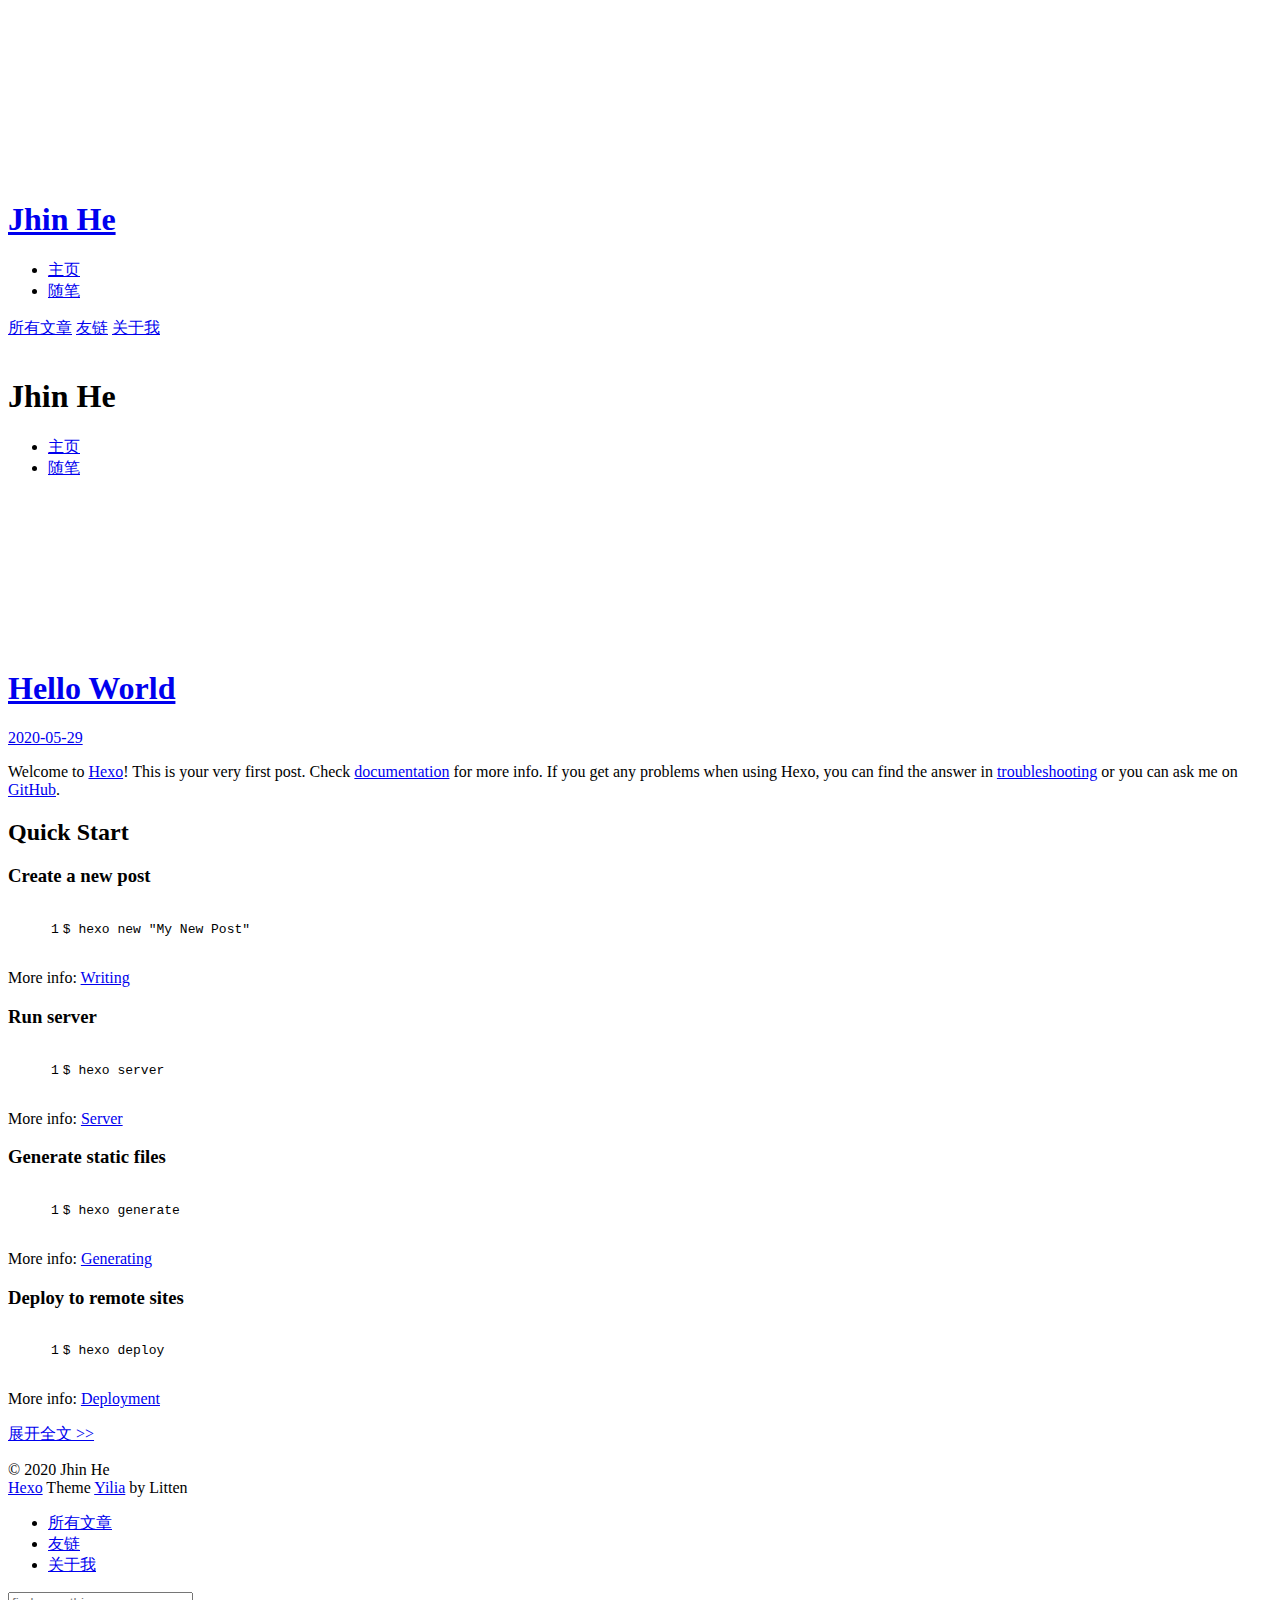
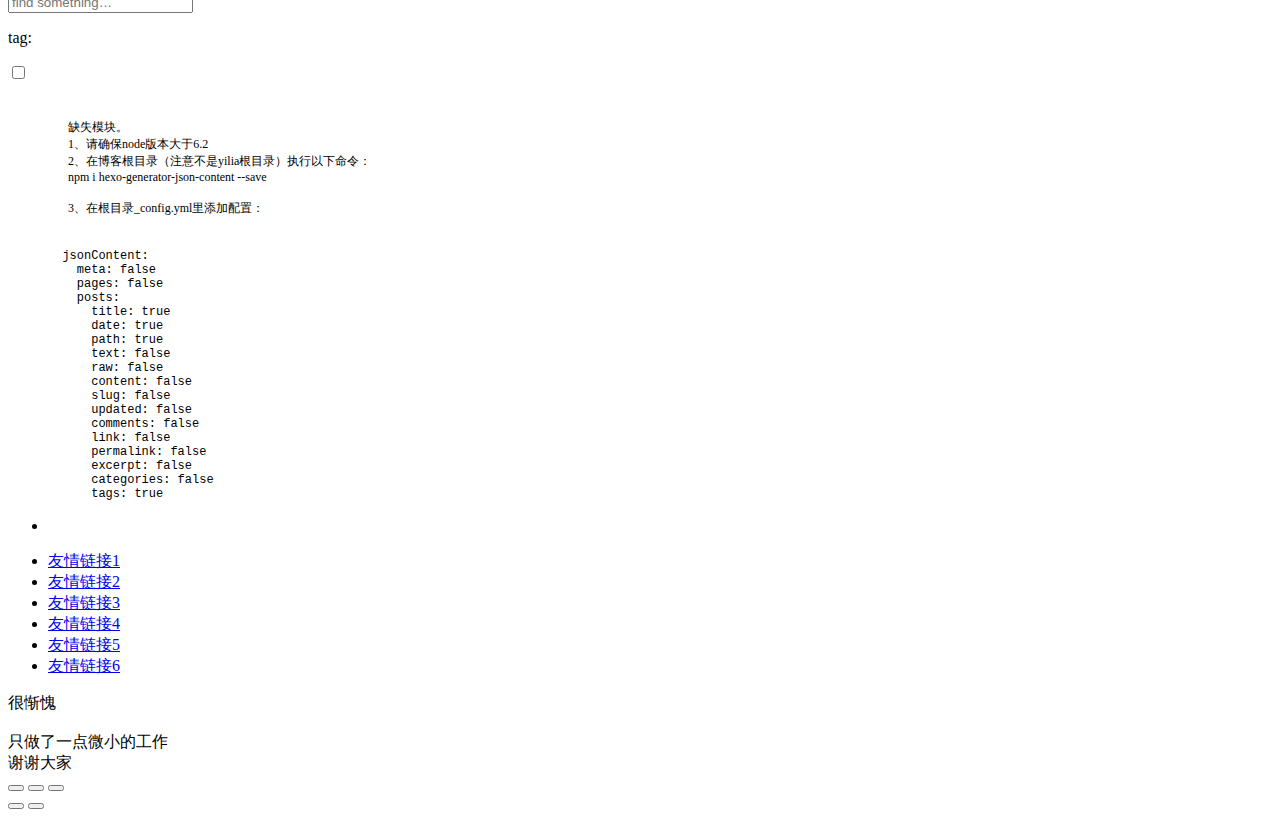
==== index.html @ 79d8eab6 "Site updated: 2020-05-30 00:30:26" ====
<!DOCTYPE html>
<html>
<head>
  <meta charset="utf-8">
  
  <meta name="renderer" content="webkit">
  <meta http-equiv="X-UA-Compatible" content="IE=edge" >
  <link rel="dns-prefetch" href="JhinHe.github.io.git">
  <title>Time Manager</title>
  <meta name="viewport" content="width=device-width, initial-scale=1, maximum-scale=1">
  <meta property="og:type" content="website">
<meta property="og:title" content="Time Manager">
<meta property="og:url" content="index.html">
<meta property="og:site_name" content="Time Manager">
<meta property="og:locale" content="zh_CH">
<meta property="article:author" content="Jhin He">
<meta name="twitter:card" content="summary">
  
    <link rel="alternative" href="/atom.xml" title="Time Manager" type="application/atom+xml">
  
  
    <link rel="icon" href="/favicon.png">
  
  <link rel="stylesheet" type="text/css" href="/d/blog/hexo/./main.0cf68a.css">
  <style type="text/css">
  
    #container.show {
      background: linear-gradient(200deg,#a0cfe4,#e8c37e);
    }
  </style>
  

  

<meta name="generator" content="Hexo 4.2.1"></head>

<body>
  <div id="container" q-class="show:isCtnShow">
    <canvas id="anm-canvas" class="anm-canvas"></canvas>
    <div class="left-col" q-class="show:isShow">
      
<div class="overlay" style="background: #4d4d4d"></div>
<div class="intrude-less">
	<header id="header" class="inner">
		<a href="/" class="profilepic">
			<img src="" class="js-avatar">
		</a>
		<hgroup>
		  <h1 class="header-author"><a href="/">Jhin He</a></h1>
		</hgroup>
		

		<nav class="header-menu">
			<ul>
			
				<li><a href="/">主页</a></li>
	        
				<li><a href="/tags/随笔/">随笔</a></li>
	        
			</ul>
		</nav>
		<nav class="header-smart-menu">
    		
    			
    			<a q-on="click: openSlider(e, 'innerArchive')" href="javascript:void(0)">所有文章</a>
    			
            
    			
    			<a q-on="click: openSlider(e, 'friends')" href="javascript:void(0)">友链</a>
    			
            
    			
    			<a q-on="click: openSlider(e, 'aboutme')" href="javascript:void(0)">关于我</a>
    			
            
		</nav>
		<nav class="header-nav">
			<div class="social">
				
					<a class="github" target="_blank" href="#" title="github"><i class="icon-github"></i></a>
		        
					<a class="weibo" target="_blank" href="#" title="weibo"><i class="icon-weibo"></i></a>
		        
					<a class="rss" target="_blank" href="#" title="rss"><i class="icon-rss"></i></a>
		        
					<a class="zhihu" target="_blank" href="#" title="zhihu"><i class="icon-zhihu"></i></a>
		        
			</div>
		</nav>
	</header>		
</div>

    </div>
    <div class="mid-col" q-class="show:isShow,hide:isShow|isFalse">
      
<nav id="mobile-nav">
  	<div class="overlay js-overlay" style="background: #4d4d4d"></div>
	<div class="btnctn js-mobile-btnctn">
  		<div class="slider-trigger list" q-on="click: openSlider(e)"><i class="icon icon-sort"></i></div>
	</div>
	<div class="intrude-less">
		<header id="header" class="inner">
			<div class="profilepic">
				<img src="" class="js-avatar">
			</div>
			<hgroup>
			  <h1 class="header-author js-header-author">Jhin He</h1>
			</hgroup>
			
			
			
				
			
				
			
			
			
			<nav class="header-nav">
				<div class="social">
					
						<a class="github" target="_blank" href="#" title="github"><i class="icon-github"></i></a>
			        
						<a class="weibo" target="_blank" href="#" title="weibo"><i class="icon-weibo"></i></a>
			        
						<a class="rss" target="_blank" href="#" title="rss"><i class="icon-rss"></i></a>
			        
						<a class="zhihu" target="_blank" href="#" title="zhihu"><i class="icon-zhihu"></i></a>
			        
				</div>
			</nav>

			<nav class="header-menu js-header-menu">
				<ul style="width: 50%">
				
				
					<li style="width: 50%"><a href="/">主页</a></li>
		        
					<li style="width: 50%"><a href="/tags/随笔/">随笔</a></li>
		        
				</ul>
			</nav>
		</header>				
	</div>
	<div class="mobile-mask" style="display:none" q-show="isShow"></div>
</nav>

      <div id="wrapper" class="body-wrap">
        <div class="menu-l">
          <div class="canvas-wrap">
            <canvas data-colors="#eaeaea" data-sectionHeight="100" data-contentId="js-content" id="myCanvas1" class="anm-canvas"></canvas>
          </div>
          <div id="js-content" class="content-ll">
            
  
    <article id="post-hello-world" class="article article-type-post  article-index" itemscope itemprop="blogPost">
  <div class="article-inner">
    
      <header class="article-header">
        
  
    <h1 itemprop="name">
      <a class="article-title" href="2020/05/29/hello-world/">Hello World</a>
    </h1>
  

        
        <a href="2020/05/29/hello-world/" class="archive-article-date">
  	<time datetime="2020-05-29T09:20:36.728Z" itemprop="datePublished"><i class="icon-calendar icon"></i>2020-05-29</time>
</a>
        
      </header>
    
    <div class="article-entry" itemprop="articleBody">
      
        <p>Welcome to <a href="https://hexo.io/" target="_blank" rel="noopener">Hexo</a>! This is your very first post. Check <a href="https://hexo.io/docs/" target="_blank" rel="noopener">documentation</a> for more info. If you get any problems when using Hexo, you can find the answer in <a href="https://hexo.io/docs/troubleshooting.html" target="_blank" rel="noopener">troubleshooting</a> or you can ask me on <a href="https://github.com/hexojs/hexo/issues" target="_blank" rel="noopener">GitHub</a>.</p>
<h2 id="Quick-Start"><a href="#Quick-Start" class="headerlink" title="Quick Start"></a>Quick Start</h2><h3 id="Create-a-new-post"><a href="#Create-a-new-post" class="headerlink" title="Create a new post"></a>Create a new post</h3><figure class="highlight bash"><table><tr><td class="gutter"><pre><span class="line">1</span><br></pre></td><td class="code"><pre><span class="line">$ hexo new <span class="string">"My New Post"</span></span><br></pre></td></tr></table></figure>

<p>More info: <a href="https://hexo.io/docs/writing.html" target="_blank" rel="noopener">Writing</a></p>
<h3 id="Run-server"><a href="#Run-server" class="headerlink" title="Run server"></a>Run server</h3><figure class="highlight bash"><table><tr><td class="gutter"><pre><span class="line">1</span><br></pre></td><td class="code"><pre><span class="line">$ hexo server</span><br></pre></td></tr></table></figure>

<p>More info: <a href="https://hexo.io/docs/server.html" target="_blank" rel="noopener">Server</a></p>
<h3 id="Generate-static-files"><a href="#Generate-static-files" class="headerlink" title="Generate static files"></a>Generate static files</h3><figure class="highlight bash"><table><tr><td class="gutter"><pre><span class="line">1</span><br></pre></td><td class="code"><pre><span class="line">$ hexo generate</span><br></pre></td></tr></table></figure>

<p>More info: <a href="https://hexo.io/docs/generating.html" target="_blank" rel="noopener">Generating</a></p>
<h3 id="Deploy-to-remote-sites"><a href="#Deploy-to-remote-sites" class="headerlink" title="Deploy to remote sites"></a>Deploy to remote sites</h3><figure class="highlight bash"><table><tr><td class="gutter"><pre><span class="line">1</span><br></pre></td><td class="code"><pre><span class="line">$ hexo deploy</span><br></pre></td></tr></table></figure>

<p>More info: <a href="https://hexo.io/docs/one-command-deployment.html" target="_blank" rel="noopener">Deployment</a></p>

      

      
    </div>
    <div class="article-info article-info-index">
      
      
      

      
        <p class="article-more-link">
          <a class="article-more-a" href="2020/05/29/hello-world/">展开全文 >></a>
        </p>
      

      
      <div class="clearfix"></div>
    </div>
  </div>
</article>

<aside class="wrap-side-operation">
    <div class="mod-side-operation">
        
        <div class="jump-container" id="js-jump-container" style="display:none;">
            <a href="javascript:void(0)" class="mod-side-operation__jump-to-top">
                <i class="icon-font icon-back"></i>
            </a>
            <div id="js-jump-plan-container" class="jump-plan-container" style="top: -11px;">
                <i class="icon-font icon-plane jump-plane"></i>
            </div>
        </div>
        
        
    </div>
</aside>




  
  


          </div>
        </div>
      </div>
      <footer id="footer">
  <div class="outer">
    <div id="footer-info">
    	<div class="footer-left">
    		&copy; 2020 Jhin He
    	</div>
      	<div class="footer-right">
      		<a href="http://hexo.io/" target="_blank">Hexo</a>  Theme <a href="https://github.com/litten/hexo-theme-yilia" target="_blank">Yilia</a> by Litten
      	</div>
    </div>
  </div>
</footer>
    </div>
    <script>
	var yiliaConfig = {
		mathjax: false,
		isHome: true,
		isPost: false,
		isArchive: false,
		isTag: false,
		isCategory: false,
		open_in_new: false,
		toc_hide_index: true,
		root: "/d/blog/hexo/",
		innerArchive: true,
		showTags: false
	}
</script>

<script>!function(t){function n(e){if(r[e])return r[e].exports;var i=r[e]={exports:{},id:e,loaded:!1};return t[e].call(i.exports,i,i.exports,n),i.loaded=!0,i.exports}var r={};n.m=t,n.c=r,n.p="./",n(0)}([function(t,n,r){r(195),t.exports=r(191)},function(t,n,r){var e=r(3),i=r(52),o=r(27),u=r(28),c=r(53),f="prototype",a=function(t,n,r){var s,l,h,v,p=t&a.F,d=t&a.G,y=t&a.S,g=t&a.P,b=t&a.B,m=d?e:y?e[n]||(e[n]={}):(e[n]||{})[f],x=d?i:i[n]||(i[n]={}),w=x[f]||(x[f]={});d&&(r=n);for(s in r)l=!p&&m&&void 0!==m[s],h=(l?m:r)[s],v=b&&l?c(h,e):g&&"function"==typeof h?c(Function.call,h):h,m&&u(m,s,h,t&a.U),x[s]!=h&&o(x,s,v),g&&w[s]!=h&&(w[s]=h)};e.core=i,a.F=1,a.G=2,a.S=4,a.P=8,a.B=16,a.W=32,a.U=64,a.R=128,t.exports=a},function(t,n,r){var e=r(6);t.exports=function(t){if(!e(t))throw TypeError(t+" is not an object!");return t}},function(t,n){var r=t.exports="undefined"!=typeof window&&window.Math==Math?window:"undefined"!=typeof self&&self.Math==Math?self:Function("return this")();"number"==typeof __g&&(__g=r)},function(t,n){t.exports=function(t){try{return!!t()}catch(t){return!0}}},function(t,n){var r=t.exports="undefined"!=typeof window&&window.Math==Math?window:"undefined"!=typeof self&&self.Math==Math?self:Function("return this")();"number"==typeof __g&&(__g=r)},function(t,n){t.exports=function(t){return"object"==typeof t?null!==t:"function"==typeof t}},function(t,n,r){var e=r(126)("wks"),i=r(76),o=r(3).Symbol,u="function"==typeof o;(t.exports=function(t){return e[t]||(e[t]=u&&o[t]||(u?o:i)("Symbol."+t))}).store=e},function(t,n){var r={}.hasOwnProperty;t.exports=function(t,n){return r.call(t,n)}},function(t,n,r){var e=r(94),i=r(33);t.exports=function(t){return e(i(t))}},function(t,n,r){t.exports=!r(4)(function(){return 7!=Object.defineProperty({},"a",{get:function(){return 7}}).a})},function(t,n,r){var e=r(2),i=r(167),o=r(50),u=Object.defineProperty;n.f=r(10)?Object.defineProperty:function(t,n,r){if(e(t),n=o(n,!0),e(r),i)try{return u(t,n,r)}catch(t){}if("get"in r||"set"in r)throw TypeError("Accessors not supported!");return"value"in r&&(t[n]=r.value),t}},function(t,n,r){t.exports=!r(18)(function(){return 7!=Object.defineProperty({},"a",{get:function(){return 7}}).a})},function(t,n,r){var e=r(14),i=r(22);t.exports=r(12)?function(t,n,r){return e.f(t,n,i(1,r))}:function(t,n,r){return t[n]=r,t}},function(t,n,r){var e=r(20),i=r(58),o=r(42),u=Object.defineProperty;n.f=r(12)?Object.defineProperty:function(t,n,r){if(e(t),n=o(n,!0),e(r),i)try{return u(t,n,r)}catch(t){}if("get"in r||"set"in r)throw TypeError("Accessors not supported!");return"value"in r&&(t[n]=r.value),t}},function(t,n,r){var e=r(40)("wks"),i=r(23),o=r(5).Symbol,u="function"==typeof o;(t.exports=function(t){return e[t]||(e[t]=u&&o[t]||(u?o:i)("Symbol."+t))}).store=e},function(t,n,r){var e=r(67),i=Math.min;t.exports=function(t){return t>0?i(e(t),9007199254740991):0}},function(t,n,r){var e=r(46);t.exports=function(t){return Object(e(t))}},function(t,n){t.exports=function(t){try{return!!t()}catch(t){return!0}}},function(t,n,r){var e=r(63),i=r(34);t.exports=Object.keys||function(t){return e(t,i)}},function(t,n,r){var e=r(21);t.exports=function(t){if(!e(t))throw TypeError(t+" is not an object!");return t}},function(t,n){t.exports=function(t){return"object"==typeof t?null!==t:"function"==typeof t}},function(t,n){t.exports=function(t,n){return{enumerable:!(1&t),configurable:!(2&t),writable:!(4&t),value:n}}},function(t,n){var r=0,e=Math.random();t.exports=function(t){return"Symbol(".concat(void 0===t?"":t,")_",(++r+e).toString(36))}},function(t,n){var r={}.hasOwnProperty;t.exports=function(t,n){return r.call(t,n)}},function(t,n){var r=t.exports={version:"2.4.0"};"number"==typeof __e&&(__e=r)},function(t,n){t.exports=function(t){if("function"!=typeof t)throw TypeError(t+" is not a function!");return t}},function(t,n,r){var e=r(11),i=r(66);t.exports=r(10)?function(t,n,r){return e.f(t,n,i(1,r))}:function(t,n,r){return t[n]=r,t}},function(t,n,r){var e=r(3),i=r(27),o=r(24),u=r(76)("src"),c="toString",f=Function[c],a=(""+f).split(c);r(52).inspectSource=function(t){return f.call(t)},(t.exports=function(t,n,r,c){var f="function"==typeof r;f&&(o(r,"name")||i(r,"name",n)),t[n]!==r&&(f&&(o(r,u)||i(r,u,t[n]?""+t[n]:a.join(String(n)))),t===e?t[n]=r:c?t[n]?t[n]=r:i(t,n,r):(delete t[n],i(t,n,r)))})(Function.prototype,c,function(){return"function"==typeof this&&this[u]||f.call(this)})},function(t,n,r){var e=r(1),i=r(4),o=r(46),u=function(t,n,r,e){var i=String(o(t)),u="<"+n;return""!==r&&(u+=" "+r+'="'+String(e).replace(/"/g,"&quot;")+'"'),u+">"+i+"</"+n+">"};t.exports=function(t,n){var r={};r[t]=n(u),e(e.P+e.F*i(function(){var n=""[t]('"');return n!==n.toLowerCase()||n.split('"').length>3}),"String",r)}},function(t,n,r){var e=r(115),i=r(46);t.exports=function(t){return e(i(t))}},function(t,n,r){var e=r(116),i=r(66),o=r(30),u=r(50),c=r(24),f=r(167),a=Object.getOwnPropertyDescriptor;n.f=r(10)?a:function(t,n){if(t=o(t),n=u(n,!0),f)try{return a(t,n)}catch(t){}if(c(t,n))return i(!e.f.call(t,n),t[n])}},function(t,n,r){var e=r(24),i=r(17),o=r(145)("IE_PROTO"),u=Object.prototype;t.exports=Object.getPrototypeOf||function(t){return t=i(t),e(t,o)?t[o]:"function"==typeof t.constructor&&t instanceof t.constructor?t.constructor.prototype:t instanceof Object?u:null}},function(t,n){t.exports=function(t){if(void 0==t)throw TypeError("Can't call method on  "+t);return t}},function(t,n){t.exports="constructor,hasOwnProperty,isPrototypeOf,propertyIsEnumerable,toLocaleString,toString,valueOf".split(",")},function(t,n){t.exports={}},function(t,n){t.exports=!0},function(t,n){n.f={}.propertyIsEnumerable},function(t,n,r){var e=r(14).f,i=r(8),o=r(15)("toStringTag");t.exports=function(t,n,r){t&&!i(t=r?t:t.prototype,o)&&e(t,o,{configurable:!0,value:n})}},function(t,n,r){var e=r(40)("keys"),i=r(23);t.exports=function(t){return e[t]||(e[t]=i(t))}},function(t,n,r){var e=r(5),i="__core-js_shared__",o=e[i]||(e[i]={});t.exports=function(t){return o[t]||(o[t]={})}},function(t,n){var r=Math.ceil,e=Math.floor;t.exports=function(t){return isNaN(t=+t)?0:(t>0?e:r)(t)}},function(t,n,r){var e=r(21);t.exports=function(t,n){if(!e(t))return t;var r,i;if(n&&"function"==typeof(r=t.toString)&&!e(i=r.call(t)))return i;if("function"==typeof(r=t.valueOf)&&!e(i=r.call(t)))return i;if(!n&&"function"==typeof(r=t.toString)&&!e(i=r.call(t)))return i;throw TypeError("Can't convert object to primitive value")}},function(t,n,r){var e=r(5),i=r(25),o=r(36),u=r(44),c=r(14).f;t.exports=function(t){var n=i.Symbol||(i.Symbol=o?{}:e.Symbol||{});"_"==t.charAt(0)||t in n||c(n,t,{value:u.f(t)})}},function(t,n,r){n.f=r(15)},function(t,n){var r={}.toString;t.exports=function(t){return r.call(t).slice(8,-1)}},function(t,n){t.exports=function(t){if(void 0==t)throw TypeError("Can't call method on  "+t);return t}},function(t,n,r){var e=r(4);t.exports=function(t,n){return!!t&&e(function(){n?t.call(null,function(){},1):t.call(null)})}},function(t,n,r){var e=r(53),i=r(115),o=r(17),u=r(16),c=r(203);t.exports=function(t,n){var r=1==t,f=2==t,a=3==t,s=4==t,l=6==t,h=5==t||l,v=n||c;return function(n,c,p){for(var d,y,g=o(n),b=i(g),m=e(c,p,3),x=u(b.length),w=0,S=r?v(n,x):f?v(n,0):void 0;x>w;w++)if((h||w in b)&&(d=b[w],y=m(d,w,g),t))if(r)S[w]=y;else if(y)switch(t){case 3:return!0;case 5:return d;case 6:return w;case 2:S.push(d)}else if(s)return!1;return l?-1:a||s?s:S}}},function(t,n,r){var e=r(1),i=r(52),o=r(4);t.exports=function(t,n){var r=(i.Object||{})[t]||Object[t],u={};u[t]=n(r),e(e.S+e.F*o(function(){r(1)}),"Object",u)}},function(t,n,r){var e=r(6);t.exports=function(t,n){if(!e(t))return t;var r,i;if(n&&"function"==typeof(r=t.toString)&&!e(i=r.call(t)))return i;if("function"==typeof(r=t.valueOf)&&!e(i=r.call(t)))return i;if(!n&&"function"==typeof(r=t.toString)&&!e(i=r.call(t)))return i;throw TypeError("Can't convert object to primitive value")}},function(t,n,r){var e=r(5),i=r(25),o=r(91),u=r(13),c="prototype",f=function(t,n,r){var a,s,l,h=t&f.F,v=t&f.G,p=t&f.S,d=t&f.P,y=t&f.B,g=t&f.W,b=v?i:i[n]||(i[n]={}),m=b[c],x=v?e:p?e[n]:(e[n]||{})[c];v&&(r=n);for(a in r)(s=!h&&x&&void 0!==x[a])&&a in b||(l=s?x[a]:r[a],b[a]=v&&"function"!=typeof x[a]?r[a]:y&&s?o(l,e):g&&x[a]==l?function(t){var n=function(n,r,e){if(this instanceof t){switch(arguments.length){case 0:return new t;case 1:return new t(n);case 2:return new t(n,r)}return new t(n,r,e)}return t.apply(this,arguments)};return n[c]=t[c],n}(l):d&&"function"==typeof l?o(Function.call,l):l,d&&((b.virtual||(b.virtual={}))[a]=l,t&f.R&&m&&!m[a]&&u(m,a,l)))};f.F=1,f.G=2,f.S=4,f.P=8,f.B=16,f.W=32,f.U=64,f.R=128,t.exports=f},function(t,n){var r=t.exports={version:"2.4.0"};"number"==typeof __e&&(__e=r)},function(t,n,r){var e=r(26);t.exports=function(t,n,r){if(e(t),void 0===n)return t;switch(r){case 1:return function(r){return t.call(n,r)};case 2:return function(r,e){return t.call(n,r,e)};case 3:return function(r,e,i){return t.call(n,r,e,i)}}return function(){return t.apply(n,arguments)}}},function(t,n,r){var e=r(183),i=r(1),o=r(126)("metadata"),u=o.store||(o.store=new(r(186))),c=function(t,n,r){var i=u.get(t);if(!i){if(!r)return;u.set(t,i=new e)}var o=i.get(n);if(!o){if(!r)return;i.set(n,o=new e)}return o},f=function(t,n,r){var e=c(n,r,!1);return void 0!==e&&e.has(t)},a=function(t,n,r){var e=c(n,r,!1);return void 0===e?void 0:e.get(t)},s=function(t,n,r,e){c(r,e,!0).set(t,n)},l=function(t,n){var r=c(t,n,!1),e=[];return r&&r.forEach(function(t,n){e.push(n)}),e},h=function(t){return void 0===t||"symbol"==typeof t?t:String(t)},v=function(t){i(i.S,"Reflect",t)};t.exports={store:u,map:c,has:f,get:a,set:s,keys:l,key:h,exp:v}},function(t,n,r){"use strict";if(r(10)){var e=r(69),i=r(3),o=r(4),u=r(1),c=r(127),f=r(152),a=r(53),s=r(68),l=r(66),h=r(27),v=r(73),p=r(67),d=r(16),y=r(75),g=r(50),b=r(24),m=r(180),x=r(114),w=r(6),S=r(17),_=r(137),O=r(70),E=r(32),P=r(71).f,j=r(154),F=r(76),M=r(7),A=r(48),N=r(117),T=r(146),I=r(155),k=r(80),L=r(123),R=r(74),C=r(130),D=r(160),U=r(11),W=r(31),G=U.f,B=W.f,V=i.RangeError,z=i.TypeError,q=i.Uint8Array,K="ArrayBuffer",J="Shared"+K,Y="BYTES_PER_ELEMENT",H="prototype",$=Array[H],X=f.ArrayBuffer,Q=f.DataView,Z=A(0),tt=A(2),nt=A(3),rt=A(4),et=A(5),it=A(6),ot=N(!0),ut=N(!1),ct=I.values,ft=I.keys,at=I.entries,st=$.lastIndexOf,lt=$.reduce,ht=$.reduceRight,vt=$.join,pt=$.sort,dt=$.slice,yt=$.toString,gt=$.toLocaleString,bt=M("iterator"),mt=M("toStringTag"),xt=F("typed_constructor"),wt=F("def_constructor"),St=c.CONSTR,_t=c.TYPED,Ot=c.VIEW,Et="Wrong length!",Pt=A(1,function(t,n){return Tt(T(t,t[wt]),n)}),jt=o(function(){return 1===new q(new Uint16Array([1]).buffer)[0]}),Ft=!!q&&!!q[H].set&&o(function(){new q(1).set({})}),Mt=function(t,n){if(void 0===t)throw z(Et);var r=+t,e=d(t);if(n&&!m(r,e))throw V(Et);return e},At=function(t,n){var r=p(t);if(r<0||r%n)throw V("Wrong offset!");return r},Nt=function(t){if(w(t)&&_t in t)return t;throw z(t+" is not a typed array!")},Tt=function(t,n){if(!(w(t)&&xt in t))throw z("It is not a typed array constructor!");return new t(n)},It=function(t,n){return kt(T(t,t[wt]),n)},kt=function(t,n){for(var r=0,e=n.length,i=Tt(t,e);e>r;)i[r]=n[r++];return i},Lt=function(t,n,r){G(t,n,{get:function(){return this._d[r]}})},Rt=function(t){var n,r,e,i,o,u,c=S(t),f=arguments.length,s=f>1?arguments[1]:void 0,l=void 0!==s,h=j(c);if(void 0!=h&&!_(h)){for(u=h.call(c),e=[],n=0;!(o=u.next()).done;n++)e.push(o.value);c=e}for(l&&f>2&&(s=a(s,arguments[2],2)),n=0,r=d(c.length),i=Tt(this,r);r>n;n++)i[n]=l?s(c[n],n):c[n];return i},Ct=function(){for(var t=0,n=arguments.length,r=Tt(this,n);n>t;)r[t]=arguments[t++];return r},Dt=!!q&&o(function(){gt.call(new q(1))}),Ut=function(){return gt.apply(Dt?dt.call(Nt(this)):Nt(this),arguments)},Wt={copyWithin:function(t,n){return D.call(Nt(this),t,n,arguments.length>2?arguments[2]:void 0)},every:function(t){return rt(Nt(this),t,arguments.length>1?arguments[1]:void 0)},fill:function(t){return C.apply(Nt(this),arguments)},filter:function(t){return It(this,tt(Nt(this),t,arguments.length>1?arguments[1]:void 0))},find:function(t){return et(Nt(this),t,arguments.length>1?arguments[1]:void 0)},findIndex:function(t){return it(Nt(this),t,arguments.length>1?arguments[1]:void 0)},forEach:function(t){Z(Nt(this),t,arguments.length>1?arguments[1]:void 0)},indexOf:function(t){return ut(Nt(this),t,arguments.length>1?arguments[1]:void 0)},includes:function(t){return ot(Nt(this),t,arguments.length>1?arguments[1]:void 0)},join:function(t){return vt.apply(Nt(this),arguments)},lastIndexOf:function(t){return st.apply(Nt(this),arguments)},map:function(t){return Pt(Nt(this),t,arguments.length>1?arguments[1]:void 0)},reduce:function(t){return lt.apply(Nt(this),arguments)},reduceRight:function(t){return ht.apply(Nt(this),arguments)},reverse:function(){for(var t,n=this,r=Nt(n).length,e=Math.floor(r/2),i=0;i<e;)t=n[i],n[i++]=n[--r],n[r]=t;return n},some:function(t){return nt(Nt(this),t,arguments.length>1?arguments[1]:void 0)},sort:function(t){return pt.call(Nt(this),t)},subarray:function(t,n){var r=Nt(this),e=r.length,i=y(t,e);return new(T(r,r[wt]))(r.buffer,r.byteOffset+i*r.BYTES_PER_ELEMENT,d((void 0===n?e:y(n,e))-i))}},Gt=function(t,n){return It(this,dt.call(Nt(this),t,n))},Bt=function(t){Nt(this);var n=At(arguments[1],1),r=this.length,e=S(t),i=d(e.length),o=0;if(i+n>r)throw V(Et);for(;o<i;)this[n+o]=e[o++]},Vt={entries:function(){return at.call(Nt(this))},keys:function(){return ft.call(Nt(this))},values:function(){return ct.call(Nt(this))}},zt=function(t,n){return w(t)&&t[_t]&&"symbol"!=typeof n&&n in t&&String(+n)==String(n)},qt=function(t,n){return zt(t,n=g(n,!0))?l(2,t[n]):B(t,n)},Kt=function(t,n,r){return!(zt(t,n=g(n,!0))&&w(r)&&b(r,"value"))||b(r,"get")||b(r,"set")||r.configurable||b(r,"writable")&&!r.writable||b(r,"enumerable")&&!r.enumerable?G(t,n,r):(t[n]=r.value,t)};St||(W.f=qt,U.f=Kt),u(u.S+u.F*!St,"Object",{getOwnPropertyDescriptor:qt,defineProperty:Kt}),o(function(){yt.call({})})&&(yt=gt=function(){return vt.call(this)});var Jt=v({},Wt);v(Jt,Vt),h(Jt,bt,Vt.values),v(Jt,{slice:Gt,set:Bt,constructor:function(){},toString:yt,toLocaleString:Ut}),Lt(Jt,"buffer","b"),Lt(Jt,"byteOffset","o"),Lt(Jt,"byteLength","l"),Lt(Jt,"length","e"),G(Jt,mt,{get:function(){return this[_t]}}),t.exports=function(t,n,r,f){f=!!f;var a=t+(f?"Clamped":"")+"Array",l="Uint8Array"!=a,v="get"+t,p="set"+t,y=i[a],g=y||{},b=y&&E(y),m=!y||!c.ABV,S={},_=y&&y[H],j=function(t,r){var e=t._d;return e.v[v](r*n+e.o,jt)},F=function(t,r,e){var i=t._d;f&&(e=(e=Math.round(e))<0?0:e>255?255:255&e),i.v[p](r*n+i.o,e,jt)},M=function(t,n){G(t,n,{get:function(){return j(this,n)},set:function(t){return F(this,n,t)},enumerable:!0})};m?(y=r(function(t,r,e,i){s(t,y,a,"_d");var o,u,c,f,l=0,v=0;if(w(r)){if(!(r instanceof X||(f=x(r))==K||f==J))return _t in r?kt(y,r):Rt.call(y,r);o=r,v=At(e,n);var p=r.byteLength;if(void 0===i){if(p%n)throw V(Et);if((u=p-v)<0)throw V(Et)}else if((u=d(i)*n)+v>p)throw V(Et);c=u/n}else c=Mt(r,!0),u=c*n,o=new X(u);for(h(t,"_d",{b:o,o:v,l:u,e:c,v:new Q(o)});l<c;)M(t,l++)}),_=y[H]=O(Jt),h(_,"constructor",y)):L(function(t){new y(null),new y(t)},!0)||(y=r(function(t,r,e,i){s(t,y,a);var o;return w(r)?r instanceof X||(o=x(r))==K||o==J?void 0!==i?new g(r,At(e,n),i):void 0!==e?new g(r,At(e,n)):new g(r):_t in r?kt(y,r):Rt.call(y,r):new g(Mt(r,l))}),Z(b!==Function.prototype?P(g).concat(P(b)):P(g),function(t){t in y||h(y,t,g[t])}),y[H]=_,e||(_.constructor=y));var A=_[bt],N=!!A&&("values"==A.name||void 0==A.name),T=Vt.values;h(y,xt,!0),h(_,_t,a),h(_,Ot,!0),h(_,wt,y),(f?new y(1)[mt]==a:mt in _)||G(_,mt,{get:function(){return a}}),S[a]=y,u(u.G+u.W+u.F*(y!=g),S),u(u.S,a,{BYTES_PER_ELEMENT:n,from:Rt,of:Ct}),Y in _||h(_,Y,n),u(u.P,a,Wt),R(a),u(u.P+u.F*Ft,a,{set:Bt}),u(u.P+u.F*!N,a,Vt),u(u.P+u.F*(_.toString!=yt),a,{toString:yt}),u(u.P+u.F*o(function(){new y(1).slice()}),a,{slice:Gt}),u(u.P+u.F*(o(function(){return[1,2].toLocaleString()!=new y([1,2]).toLocaleString()})||!o(function(){_.toLocaleString.call([1,2])})),a,{toLocaleString:Ut}),k[a]=N?A:T,e||N||h(_,bt,T)}}else t.exports=function(){}},function(t,n){var r={}.toString;t.exports=function(t){return r.call(t).slice(8,-1)}},function(t,n,r){var e=r(21),i=r(5).document,o=e(i)&&e(i.createElement);t.exports=function(t){return o?i.createElement(t):{}}},function(t,n,r){t.exports=!r(12)&&!r(18)(function(){return 7!=Object.defineProperty(r(57)("div"),"a",{get:function(){return 7}}).a})},function(t,n,r){"use strict";var e=r(36),i=r(51),o=r(64),u=r(13),c=r(8),f=r(35),a=r(96),s=r(38),l=r(103),h=r(15)("iterator"),v=!([].keys&&"next"in[].keys()),p="keys",d="values",y=function(){return this};t.exports=function(t,n,r,g,b,m,x){a(r,n,g);var w,S,_,O=function(t){if(!v&&t in F)return F[t];switch(t){case p:case d:return function(){return new r(this,t)}}return function(){return new r(this,t)}},E=n+" Iterator",P=b==d,j=!1,F=t.prototype,M=F[h]||F["@@iterator"]||b&&F[b],A=M||O(b),N=b?P?O("entries"):A:void 0,T="Array"==n?F.entries||M:M;if(T&&(_=l(T.call(new t)))!==Object.prototype&&(s(_,E,!0),e||c(_,h)||u(_,h,y)),P&&M&&M.name!==d&&(j=!0,A=function(){return M.call(this)}),e&&!x||!v&&!j&&F[h]||u(F,h,A),f[n]=A,f[E]=y,b)if(w={values:P?A:O(d),keys:m?A:O(p),entries:N},x)for(S in w)S in F||o(F,S,w[S]);else i(i.P+i.F*(v||j),n,w);return w}},function(t,n,r){var e=r(20),i=r(100),o=r(34),u=r(39)("IE_PROTO"),c=function(){},f="prototype",a=function(){var t,n=r(57)("iframe"),e=o.length;for(n.style.display="none",r(93).appendChild(n),n.src="javascript:",t=n.contentWindow.document,t.open(),t.write("<script>document.F=Object<\/script>"),t.close(),a=t.F;e--;)delete a[f][o[e]];return a()};t.exports=Object.create||function(t,n){var r;return null!==t?(c[f]=e(t),r=new c,c[f]=null,r[u]=t):r=a(),void 0===n?r:i(r,n)}},function(t,n,r){var e=r(63),i=r(34).concat("length","prototype");n.f=Object.getOwnPropertyNames||function(t){return e(t,i)}},function(t,n){n.f=Object.getOwnPropertySymbols},function(t,n,r){var e=r(8),i=r(9),o=r(90)(!1),u=r(39)("IE_PROTO");t.exports=function(t,n){var r,c=i(t),f=0,a=[];for(r in c)r!=u&&e(c,r)&&a.push(r);for(;n.length>f;)e(c,r=n[f++])&&(~o(a,r)||a.push(r));return a}},function(t,n,r){t.exports=r(13)},function(t,n,r){var e=r(76)("meta"),i=r(6),o=r(24),u=r(11).f,c=0,f=Object.isExtensible||function(){return!0},a=!r(4)(function(){return f(Object.preventExtensions({}))}),s=function(t){u(t,e,{value:{i:"O"+ ++c,w:{}}})},l=function(t,n){if(!i(t))return"symbol"==typeof t?t:("string"==typeof t?"S":"P")+t;if(!o(t,e)){if(!f(t))return"F";if(!n)return"E";s(t)}return t[e].i},h=function(t,n){if(!o(t,e)){if(!f(t))return!0;if(!n)return!1;s(t)}return t[e].w},v=function(t){return a&&p.NEED&&f(t)&&!o(t,e)&&s(t),t},p=t.exports={KEY:e,NEED:!1,fastKey:l,getWeak:h,onFreeze:v}},function(t,n){t.exports=function(t,n){return{enumerable:!(1&t),configurable:!(2&t),writable:!(4&t),value:n}}},function(t,n){var r=Math.ceil,e=Math.floor;t.exports=function(t){return isNaN(t=+t)?0:(t>0?e:r)(t)}},function(t,n){t.exports=function(t,n,r,e){if(!(t instanceof n)||void 0!==e&&e in t)throw TypeError(r+": incorrect invocation!");return t}},function(t,n){t.exports=!1},function(t,n,r){var e=r(2),i=r(173),o=r(133),u=r(145)("IE_PROTO"),c=function(){},f="prototype",a=function(){var t,n=r(132)("iframe"),e=o.length;for(n.style.display="none",r(135).appendChild(n),n.src="javascript:",t=n.contentWindow.document,t.open(),t.write("<script>document.F=Object<\/script>"),t.close(),a=t.F;e--;)delete a[f][o[e]];return a()};t.exports=Object.create||function(t,n){var r;return null!==t?(c[f]=e(t),r=new c,c[f]=null,r[u]=t):r=a(),void 0===n?r:i(r,n)}},function(t,n,r){var e=r(175),i=r(133).concat("length","prototype");n.f=Object.getOwnPropertyNames||function(t){return e(t,i)}},function(t,n,r){var e=r(175),i=r(133);t.exports=Object.keys||function(t){return e(t,i)}},function(t,n,r){var e=r(28);t.exports=function(t,n,r){for(var i in n)e(t,i,n[i],r);return t}},function(t,n,r){"use strict";var e=r(3),i=r(11),o=r(10),u=r(7)("species");t.exports=function(t){var n=e[t];o&&n&&!n[u]&&i.f(n,u,{configurable:!0,get:function(){return this}})}},function(t,n,r){var e=r(67),i=Math.max,o=Math.min;t.exports=function(t,n){return t=e(t),t<0?i(t+n,0):o(t,n)}},function(t,n){var r=0,e=Math.random();t.exports=function(t){return"Symbol(".concat(void 0===t?"":t,")_",(++r+e).toString(36))}},function(t,n,r){var e=r(33);t.exports=function(t){return Object(e(t))}},function(t,n,r){var e=r(7)("unscopables"),i=Array.prototype;void 0==i[e]&&r(27)(i,e,{}),t.exports=function(t){i[e][t]=!0}},function(t,n,r){var e=r(53),i=r(169),o=r(137),u=r(2),c=r(16),f=r(154),a={},s={},n=t.exports=function(t,n,r,l,h){var v,p,d,y,g=h?function(){return t}:f(t),b=e(r,l,n?2:1),m=0;if("function"!=typeof g)throw TypeError(t+" is not iterable!");if(o(g)){for(v=c(t.length);v>m;m++)if((y=n?b(u(p=t[m])[0],p[1]):b(t[m]))===a||y===s)return y}else for(d=g.call(t);!(p=d.next()).done;)if((y=i(d,b,p.value,n))===a||y===s)return y};n.BREAK=a,n.RETURN=s},function(t,n){t.exports={}},function(t,n,r){var e=r(11).f,i=r(24),o=r(7)("toStringTag");t.exports=function(t,n,r){t&&!i(t=r?t:t.prototype,o)&&e(t,o,{configurable:!0,value:n})}},function(t,n,r){var e=r(1),i=r(46),o=r(4),u=r(150),c="["+u+"]",f="​",a=RegExp("^"+c+c+"*"),s=RegExp(c+c+"*$"),l=function(t,n,r){var i={},c=o(function(){return!!u[t]()||f[t]()!=f}),a=i[t]=c?n(h):u[t];r&&(i[r]=a),e(e.P+e.F*c,"String",i)},h=l.trim=function(t,n){return t=String(i(t)),1&n&&(t=t.replace(a,"")),2&n&&(t=t.replace(s,"")),t};t.exports=l},function(t,n,r){t.exports={default:r(86),__esModule:!0}},function(t,n,r){t.exports={default:r(87),__esModule:!0}},function(t,n,r){"use strict";function e(t){return t&&t.__esModule?t:{default:t}}n.__esModule=!0;var i=r(84),o=e(i),u=r(83),c=e(u),f="function"==typeof c.default&&"symbol"==typeof o.default?function(t){return typeof t}:function(t){return t&&"function"==typeof c.default&&t.constructor===c.default&&t!==c.default.prototype?"symbol":typeof t};n.default="function"==typeof c.default&&"symbol"===f(o.default)?function(t){return void 0===t?"undefined":f(t)}:function(t){return t&&"function"==typeof c.default&&t.constructor===c.default&&t!==c.default.prototype?"symbol":void 0===t?"undefined":f(t)}},function(t,n,r){r(110),r(108),r(111),r(112),t.exports=r(25).Symbol},function(t,n,r){r(109),r(113),t.exports=r(44).f("iterator")},function(t,n){t.exports=function(t){if("function"!=typeof t)throw TypeError(t+" is not a function!");return t}},function(t,n){t.exports=function(){}},function(t,n,r){var e=r(9),i=r(106),o=r(105);t.exports=function(t){return function(n,r,u){var c,f=e(n),a=i(f.length),s=o(u,a);if(t&&r!=r){for(;a>s;)if((c=f[s++])!=c)return!0}else for(;a>s;s++)if((t||s in f)&&f[s]===r)return t||s||0;return!t&&-1}}},function(t,n,r){var e=r(88);t.exports=function(t,n,r){if(e(t),void 0===n)return t;switch(r){case 1:return function(r){return t.call(n,r)};case 2:return function(r,e){return t.call(n,r,e)};case 3:return function(r,e,i){return t.call(n,r,e,i)}}return function(){return t.apply(n,arguments)}}},function(t,n,r){var e=r(19),i=r(62),o=r(37);t.exports=function(t){var n=e(t),r=i.f;if(r)for(var u,c=r(t),f=o.f,a=0;c.length>a;)f.call(t,u=c[a++])&&n.push(u);return n}},function(t,n,r){t.exports=r(5).document&&document.documentElement},function(t,n,r){var e=r(56);t.exports=Object("z").propertyIsEnumerable(0)?Object:function(t){return"String"==e(t)?t.split(""):Object(t)}},function(t,n,r){var e=r(56);t.exports=Array.isArray||function(t){return"Array"==e(t)}},function(t,n,r){"use strict";var e=r(60),i=r(22),o=r(38),u={};r(13)(u,r(15)("iterator"),function(){return this}),t.exports=function(t,n,r){t.prototype=e(u,{next:i(1,r)}),o(t,n+" Iterator")}},function(t,n){t.exports=function(t,n){return{value:n,done:!!t}}},function(t,n,r){var e=r(19),i=r(9);t.exports=function(t,n){for(var r,o=i(t),u=e(o),c=u.length,f=0;c>f;)if(o[r=u[f++]]===n)return r}},function(t,n,r){var e=r(23)("meta"),i=r(21),o=r(8),u=r(14).f,c=0,f=Object.isExtensible||function(){return!0},a=!r(18)(function(){return f(Object.preventExtensions({}))}),s=function(t){u(t,e,{value:{i:"O"+ ++c,w:{}}})},l=function(t,n){if(!i(t))return"symbol"==typeof t?t:("string"==typeof t?"S":"P")+t;if(!o(t,e)){if(!f(t))return"F";if(!n)return"E";s(t)}return t[e].i},h=function(t,n){if(!o(t,e)){if(!f(t))return!0;if(!n)return!1;s(t)}return t[e].w},v=function(t){return a&&p.NEED&&f(t)&&!o(t,e)&&s(t),t},p=t.exports={KEY:e,NEED:!1,fastKey:l,getWeak:h,onFreeze:v}},function(t,n,r){var e=r(14),i=r(20),o=r(19);t.exports=r(12)?Object.defineProperties:function(t,n){i(t);for(var r,u=o(n),c=u.length,f=0;c>f;)e.f(t,r=u[f++],n[r]);return t}},function(t,n,r){var e=r(37),i=r(22),o=r(9),u=r(42),c=r(8),f=r(58),a=Object.getOwnPropertyDescriptor;n.f=r(12)?a:function(t,n){if(t=o(t),n=u(n,!0),f)try{return a(t,n)}catch(t){}if(c(t,n))return i(!e.f.call(t,n),t[n])}},function(t,n,r){var e=r(9),i=r(61).f,o={}.toString,u="object"==typeof window&&window&&Object.getOwnPropertyNames?Object.getOwnPropertyNames(window):[],c=function(t){try{return i(t)}catch(t){return u.slice()}};t.exports.f=function(t){return u&&"[object Window]"==o.call(t)?c(t):i(e(t))}},function(t,n,r){var e=r(8),i=r(77),o=r(39)("IE_PROTO"),u=Object.prototype;t.exports=Object.getPrototypeOf||function(t){return t=i(t),e(t,o)?t[o]:"function"==typeof t.constructor&&t instanceof t.constructor?t.constructor.prototype:t instanceof Object?u:null}},function(t,n,r){var e=r(41),i=r(33);t.exports=function(t){return function(n,r){var o,u,c=String(i(n)),f=e(r),a=c.length;return f<0||f>=a?t?"":void 0:(o=c.charCodeAt(f),o<55296||o>56319||f+1===a||(u=c.charCodeAt(f+1))<56320||u>57343?t?c.charAt(f):o:t?c.slice(f,f+2):u-56320+(o-55296<<10)+65536)}}},function(t,n,r){var e=r(41),i=Math.max,o=Math.min;t.exports=function(t,n){return t=e(t),t<0?i(t+n,0):o(t,n)}},function(t,n,r){var e=r(41),i=Math.min;t.exports=function(t){return t>0?i(e(t),9007199254740991):0}},function(t,n,r){"use strict";var e=r(89),i=r(97),o=r(35),u=r(9);t.exports=r(59)(Array,"Array",function(t,n){this._t=u(t),this._i=0,this._k=n},function(){var t=this._t,n=this._k,r=this._i++;return!t||r>=t.length?(this._t=void 0,i(1)):"keys"==n?i(0,r):"values"==n?i(0,t[r]):i(0,[r,t[r]])},"values"),o.Arguments=o.Array,e("keys"),e("values"),e("entries")},function(t,n){},function(t,n,r){"use strict";var e=r(104)(!0);r(59)(String,"String",function(t){this._t=String(t),this._i=0},function(){var t,n=this._t,r=this._i;return r>=n.length?{value:void 0,done:!0}:(t=e(n,r),this._i+=t.length,{value:t,done:!1})})},function(t,n,r){"use strict";var e=r(5),i=r(8),o=r(12),u=r(51),c=r(64),f=r(99).KEY,a=r(18),s=r(40),l=r(38),h=r(23),v=r(15),p=r(44),d=r(43),y=r(98),g=r(92),b=r(95),m=r(20),x=r(9),w=r(42),S=r(22),_=r(60),O=r(102),E=r(101),P=r(14),j=r(19),F=E.f,M=P.f,A=O.f,N=e.Symbol,T=e.JSON,I=T&&T.stringify,k="prototype",L=v("_hidden"),R=v("toPrimitive"),C={}.propertyIsEnumerable,D=s("symbol-registry"),U=s("symbols"),W=s("op-symbols"),G=Object[k],B="function"==typeof N,V=e.QObject,z=!V||!V[k]||!V[k].findChild,q=o&&a(function(){return 7!=_(M({},"a",{get:function(){return M(this,"a",{value:7}).a}})).a})?function(t,n,r){var e=F(G,n);e&&delete G[n],M(t,n,r),e&&t!==G&&M(G,n,e)}:M,K=function(t){var n=U[t]=_(N[k]);return n._k=t,n},J=B&&"symbol"==typeof N.iterator?function(t){return"symbol"==typeof t}:function(t){return t instanceof N},Y=function(t,n,r){return t===G&&Y(W,n,r),m(t),n=w(n,!0),m(r),i(U,n)?(r.enumerable?(i(t,L)&&t[L][n]&&(t[L][n]=!1),r=_(r,{enumerable:S(0,!1)})):(i(t,L)||M(t,L,S(1,{})),t[L][n]=!0),q(t,n,r)):M(t,n,r)},H=function(t,n){m(t);for(var r,e=g(n=x(n)),i=0,o=e.length;o>i;)Y(t,r=e[i++],n[r]);return t},$=function(t,n){return void 0===n?_(t):H(_(t),n)},X=function(t){var n=C.call(this,t=w(t,!0));return!(this===G&&i(U,t)&&!i(W,t))&&(!(n||!i(this,t)||!i(U,t)||i(this,L)&&this[L][t])||n)},Q=function(t,n){if(t=x(t),n=w(n,!0),t!==G||!i(U,n)||i(W,n)){var r=F(t,n);return!r||!i(U,n)||i(t,L)&&t[L][n]||(r.enumerable=!0),r}},Z=function(t){for(var n,r=A(x(t)),e=[],o=0;r.length>o;)i(U,n=r[o++])||n==L||n==f||e.push(n);return e},tt=function(t){for(var n,r=t===G,e=A(r?W:x(t)),o=[],u=0;e.length>u;)!i(U,n=e[u++])||r&&!i(G,n)||o.push(U[n]);return o};B||(N=function(){if(this instanceof N)throw TypeError("Symbol is not a constructor!");var t=h(arguments.length>0?arguments[0]:void 0),n=function(r){this===G&&n.call(W,r),i(this,L)&&i(this[L],t)&&(this[L][t]=!1),q(this,t,S(1,r))};return o&&z&&q(G,t,{configurable:!0,set:n}),K(t)},c(N[k],"toString",function(){return this._k}),E.f=Q,P.f=Y,r(61).f=O.f=Z,r(37).f=X,r(62).f=tt,o&&!r(36)&&c(G,"propertyIsEnumerable",X,!0),p.f=function(t){return K(v(t))}),u(u.G+u.W+u.F*!B,{Symbol:N});for(var nt="hasInstance,isConcatSpreadable,iterator,match,replace,search,species,split,toPrimitive,toStringTag,unscopables".split(","),rt=0;nt.length>rt;)v(nt[rt++]);for(var nt=j(v.store),rt=0;nt.length>rt;)d(nt[rt++]);u(u.S+u.F*!B,"Symbol",{for:function(t){return i(D,t+="")?D[t]:D[t]=N(t)},keyFor:function(t){if(J(t))return y(D,t);throw TypeError(t+" is not a symbol!")},useSetter:function(){z=!0},useSimple:function(){z=!1}}),u(u.S+u.F*!B,"Object",{create:$,defineProperty:Y,defineProperties:H,getOwnPropertyDescriptor:Q,getOwnPropertyNames:Z,getOwnPropertySymbols:tt}),T&&u(u.S+u.F*(!B||a(function(){var t=N();return"[null]"!=I([t])||"{}"!=I({a:t})||"{}"!=I(Object(t))})),"JSON",{stringify:function(t){if(void 0!==t&&!J(t)){for(var n,r,e=[t],i=1;arguments.length>i;)e.push(arguments[i++]);return n=e[1],"function"==typeof n&&(r=n),!r&&b(n)||(n=function(t,n){if(r&&(n=r.call(this,t,n)),!J(n))return n}),e[1]=n,I.apply(T,e)}}}),N[k][R]||r(13)(N[k],R,N[k].valueOf),l(N,"Symbol"),l(Math,"Math",!0),l(e.JSON,"JSON",!0)},function(t,n,r){r(43)("asyncIterator")},function(t,n,r){r(43)("observable")},function(t,n,r){r(107);for(var e=r(5),i=r(13),o=r(35),u=r(15)("toStringTag"),c=["NodeList","DOMTokenList","MediaList","StyleSheetList","CSSRuleList"],f=0;f<5;f++){var a=c[f],s=e[a],l=s&&s.prototype;l&&!l[u]&&i(l,u,a),o[a]=o.Array}},function(t,n,r){var e=r(45),i=r(7)("toStringTag"),o="Arguments"==e(function(){return arguments}()),u=function(t,n){try{return t[n]}catch(t){}};t.exports=function(t){var n,r,c;return void 0===t?"Undefined":null===t?"Null":"string"==typeof(r=u(n=Object(t),i))?r:o?e(n):"Object"==(c=e(n))&&"function"==typeof n.callee?"Arguments":c}},function(t,n,r){var e=r(45);t.exports=Object("z").propertyIsEnumerable(0)?Object:function(t){return"String"==e(t)?t.split(""):Object(t)}},function(t,n){n.f={}.propertyIsEnumerable},function(t,n,r){var e=r(30),i=r(16),o=r(75);t.exports=function(t){return function(n,r,u){var c,f=e(n),a=i(f.length),s=o(u,a);if(t&&r!=r){for(;a>s;)if((c=f[s++])!=c)return!0}else for(;a>s;s++)if((t||s in f)&&f[s]===r)return t||s||0;return!t&&-1}}},function(t,n,r){"use strict";var e=r(3),i=r(1),o=r(28),u=r(73),c=r(65),f=r(79),a=r(68),s=r(6),l=r(4),h=r(123),v=r(81),p=r(136);t.exports=function(t,n,r,d,y,g){var b=e[t],m=b,x=y?"set":"add",w=m&&m.prototype,S={},_=function(t){var n=w[t];o(w,t,"delete"==t?function(t){return!(g&&!s(t))&&n.call(this,0===t?0:t)}:"has"==t?function(t){return!(g&&!s(t))&&n.call(this,0===t?0:t)}:"get"==t?function(t){return g&&!s(t)?void 0:n.call(this,0===t?0:t)}:"add"==t?function(t){return n.call(this,0===t?0:t),this}:function(t,r){return n.call(this,0===t?0:t,r),this})};if("function"==typeof m&&(g||w.forEach&&!l(function(){(new m).entries().next()}))){var O=new m,E=O[x](g?{}:-0,1)!=O,P=l(function(){O.has(1)}),j=h(function(t){new m(t)}),F=!g&&l(function(){for(var t=new m,n=5;n--;)t[x](n,n);return!t.has(-0)});j||(m=n(function(n,r){a(n,m,t);var e=p(new b,n,m);return void 0!=r&&f(r,y,e[x],e),e}),m.prototype=w,w.constructor=m),(P||F)&&(_("delete"),_("has"),y&&_("get")),(F||E)&&_(x),g&&w.clear&&delete w.clear}else m=d.getConstructor(n,t,y,x),u(m.prototype,r),c.NEED=!0;return v(m,t),S[t]=m,i(i.G+i.W+i.F*(m!=b),S),g||d.setStrong(m,t,y),m}},function(t,n,r){"use strict";var e=r(27),i=r(28),o=r(4),u=r(46),c=r(7);t.exports=function(t,n,r){var f=c(t),a=r(u,f,""[t]),s=a[0],l=a[1];o(function(){var n={};return n[f]=function(){return 7},7!=""[t](n)})&&(i(String.prototype,t,s),e(RegExp.prototype,f,2==n?function(t,n){return l.call(t,this,n)}:function(t){return l.call(t,this)}))}
},function(t,n,r){"use strict";var e=r(2);t.exports=function(){var t=e(this),n="";return t.global&&(n+="g"),t.ignoreCase&&(n+="i"),t.multiline&&(n+="m"),t.unicode&&(n+="u"),t.sticky&&(n+="y"),n}},function(t,n){t.exports=function(t,n,r){var e=void 0===r;switch(n.length){case 0:return e?t():t.call(r);case 1:return e?t(n[0]):t.call(r,n[0]);case 2:return e?t(n[0],n[1]):t.call(r,n[0],n[1]);case 3:return e?t(n[0],n[1],n[2]):t.call(r,n[0],n[1],n[2]);case 4:return e?t(n[0],n[1],n[2],n[3]):t.call(r,n[0],n[1],n[2],n[3])}return t.apply(r,n)}},function(t,n,r){var e=r(6),i=r(45),o=r(7)("match");t.exports=function(t){var n;return e(t)&&(void 0!==(n=t[o])?!!n:"RegExp"==i(t))}},function(t,n,r){var e=r(7)("iterator"),i=!1;try{var o=[7][e]();o.return=function(){i=!0},Array.from(o,function(){throw 2})}catch(t){}t.exports=function(t,n){if(!n&&!i)return!1;var r=!1;try{var o=[7],u=o[e]();u.next=function(){return{done:r=!0}},o[e]=function(){return u},t(o)}catch(t){}return r}},function(t,n,r){t.exports=r(69)||!r(4)(function(){var t=Math.random();__defineSetter__.call(null,t,function(){}),delete r(3)[t]})},function(t,n){n.f=Object.getOwnPropertySymbols},function(t,n,r){var e=r(3),i="__core-js_shared__",o=e[i]||(e[i]={});t.exports=function(t){return o[t]||(o[t]={})}},function(t,n,r){for(var e,i=r(3),o=r(27),u=r(76),c=u("typed_array"),f=u("view"),a=!(!i.ArrayBuffer||!i.DataView),s=a,l=0,h="Int8Array,Uint8Array,Uint8ClampedArray,Int16Array,Uint16Array,Int32Array,Uint32Array,Float32Array,Float64Array".split(",");l<9;)(e=i[h[l++]])?(o(e.prototype,c,!0),o(e.prototype,f,!0)):s=!1;t.exports={ABV:a,CONSTR:s,TYPED:c,VIEW:f}},function(t,n){"use strict";var r={versions:function(){var t=window.navigator.userAgent;return{trident:t.indexOf("Trident")>-1,presto:t.indexOf("Presto")>-1,webKit:t.indexOf("AppleWebKit")>-1,gecko:t.indexOf("Gecko")>-1&&-1==t.indexOf("KHTML"),mobile:!!t.match(/AppleWebKit.*Mobile.*/),ios:!!t.match(/\(i[^;]+;( U;)? CPU.+Mac OS X/),android:t.indexOf("Android")>-1||t.indexOf("Linux")>-1,iPhone:t.indexOf("iPhone")>-1||t.indexOf("Mac")>-1,iPad:t.indexOf("iPad")>-1,webApp:-1==t.indexOf("Safari"),weixin:-1==t.indexOf("MicroMessenger")}}()};t.exports=r},function(t,n,r){"use strict";var e=r(85),i=function(t){return t&&t.__esModule?t:{default:t}}(e),o=function(){function t(t,n,e){return n||e?String.fromCharCode(n||e):r[t]||t}function n(t){return e[t]}var r={"&quot;":'"',"&lt;":"<","&gt;":">","&amp;":"&","&nbsp;":" "},e={};for(var u in r)e[r[u]]=u;return r["&apos;"]="'",e["'"]="&#39;",{encode:function(t){return t?(""+t).replace(/['<> "&]/g,n).replace(/\r?\n/g,"<br/>").replace(/\s/g,"&nbsp;"):""},decode:function(n){return n?(""+n).replace(/<br\s*\/?>/gi,"\n").replace(/&quot;|&lt;|&gt;|&amp;|&nbsp;|&apos;|&#(\d+);|&#(\d+)/g,t).replace(/\u00a0/g," "):""},encodeBase16:function(t){if(!t)return t;t+="";for(var n=[],r=0,e=t.length;e>r;r++)n.push(t.charCodeAt(r).toString(16).toUpperCase());return n.join("")},encodeBase16forJSON:function(t){if(!t)return t;t=t.replace(/[\u4E00-\u9FBF]/gi,function(t){return escape(t).replace("%u","\\u")});for(var n=[],r=0,e=t.length;e>r;r++)n.push(t.charCodeAt(r).toString(16).toUpperCase());return n.join("")},decodeBase16:function(t){if(!t)return t;t+="";for(var n=[],r=0,e=t.length;e>r;r+=2)n.push(String.fromCharCode("0x"+t.slice(r,r+2)));return n.join("")},encodeObject:function(t){if(t instanceof Array)for(var n=0,r=t.length;r>n;n++)t[n]=o.encodeObject(t[n]);else if("object"==(void 0===t?"undefined":(0,i.default)(t)))for(var e in t)t[e]=o.encodeObject(t[e]);else if("string"==typeof t)return o.encode(t);return t},loadScript:function(t){var n=document.createElement("script");document.getElementsByTagName("body")[0].appendChild(n),n.setAttribute("src",t)},addLoadEvent:function(t){var n=window.onload;"function"!=typeof window.onload?window.onload=t:window.onload=function(){n(),t()}}}}();t.exports=o},function(t,n,r){"use strict";var e=r(17),i=r(75),o=r(16);t.exports=function(t){for(var n=e(this),r=o(n.length),u=arguments.length,c=i(u>1?arguments[1]:void 0,r),f=u>2?arguments[2]:void 0,a=void 0===f?r:i(f,r);a>c;)n[c++]=t;return n}},function(t,n,r){"use strict";var e=r(11),i=r(66);t.exports=function(t,n,r){n in t?e.f(t,n,i(0,r)):t[n]=r}},function(t,n,r){var e=r(6),i=r(3).document,o=e(i)&&e(i.createElement);t.exports=function(t){return o?i.createElement(t):{}}},function(t,n){t.exports="constructor,hasOwnProperty,isPrototypeOf,propertyIsEnumerable,toLocaleString,toString,valueOf".split(",")},function(t,n,r){var e=r(7)("match");t.exports=function(t){var n=/./;try{"/./"[t](n)}catch(r){try{return n[e]=!1,!"/./"[t](n)}catch(t){}}return!0}},function(t,n,r){t.exports=r(3).document&&document.documentElement},function(t,n,r){var e=r(6),i=r(144).set;t.exports=function(t,n,r){var o,u=n.constructor;return u!==r&&"function"==typeof u&&(o=u.prototype)!==r.prototype&&e(o)&&i&&i(t,o),t}},function(t,n,r){var e=r(80),i=r(7)("iterator"),o=Array.prototype;t.exports=function(t){return void 0!==t&&(e.Array===t||o[i]===t)}},function(t,n,r){var e=r(45);t.exports=Array.isArray||function(t){return"Array"==e(t)}},function(t,n,r){"use strict";var e=r(70),i=r(66),o=r(81),u={};r(27)(u,r(7)("iterator"),function(){return this}),t.exports=function(t,n,r){t.prototype=e(u,{next:i(1,r)}),o(t,n+" Iterator")}},function(t,n,r){"use strict";var e=r(69),i=r(1),o=r(28),u=r(27),c=r(24),f=r(80),a=r(139),s=r(81),l=r(32),h=r(7)("iterator"),v=!([].keys&&"next"in[].keys()),p="keys",d="values",y=function(){return this};t.exports=function(t,n,r,g,b,m,x){a(r,n,g);var w,S,_,O=function(t){if(!v&&t in F)return F[t];switch(t){case p:case d:return function(){return new r(this,t)}}return function(){return new r(this,t)}},E=n+" Iterator",P=b==d,j=!1,F=t.prototype,M=F[h]||F["@@iterator"]||b&&F[b],A=M||O(b),N=b?P?O("entries"):A:void 0,T="Array"==n?F.entries||M:M;if(T&&(_=l(T.call(new t)))!==Object.prototype&&(s(_,E,!0),e||c(_,h)||u(_,h,y)),P&&M&&M.name!==d&&(j=!0,A=function(){return M.call(this)}),e&&!x||!v&&!j&&F[h]||u(F,h,A),f[n]=A,f[E]=y,b)if(w={values:P?A:O(d),keys:m?A:O(p),entries:N},x)for(S in w)S in F||o(F,S,w[S]);else i(i.P+i.F*(v||j),n,w);return w}},function(t,n){var r=Math.expm1;t.exports=!r||r(10)>22025.465794806718||r(10)<22025.465794806718||-2e-17!=r(-2e-17)?function(t){return 0==(t=+t)?t:t>-1e-6&&t<1e-6?t+t*t/2:Math.exp(t)-1}:r},function(t,n){t.exports=Math.sign||function(t){return 0==(t=+t)||t!=t?t:t<0?-1:1}},function(t,n,r){var e=r(3),i=r(151).set,o=e.MutationObserver||e.WebKitMutationObserver,u=e.process,c=e.Promise,f="process"==r(45)(u);t.exports=function(){var t,n,r,a=function(){var e,i;for(f&&(e=u.domain)&&e.exit();t;){i=t.fn,t=t.next;try{i()}catch(e){throw t?r():n=void 0,e}}n=void 0,e&&e.enter()};if(f)r=function(){u.nextTick(a)};else if(o){var s=!0,l=document.createTextNode("");new o(a).observe(l,{characterData:!0}),r=function(){l.data=s=!s}}else if(c&&c.resolve){var h=c.resolve();r=function(){h.then(a)}}else r=function(){i.call(e,a)};return function(e){var i={fn:e,next:void 0};n&&(n.next=i),t||(t=i,r()),n=i}}},function(t,n,r){var e=r(6),i=r(2),o=function(t,n){if(i(t),!e(n)&&null!==n)throw TypeError(n+": can't set as prototype!")};t.exports={set:Object.setPrototypeOf||("__proto__"in{}?function(t,n,e){try{e=r(53)(Function.call,r(31).f(Object.prototype,"__proto__").set,2),e(t,[]),n=!(t instanceof Array)}catch(t){n=!0}return function(t,r){return o(t,r),n?t.__proto__=r:e(t,r),t}}({},!1):void 0),check:o}},function(t,n,r){var e=r(126)("keys"),i=r(76);t.exports=function(t){return e[t]||(e[t]=i(t))}},function(t,n,r){var e=r(2),i=r(26),o=r(7)("species");t.exports=function(t,n){var r,u=e(t).constructor;return void 0===u||void 0==(r=e(u)[o])?n:i(r)}},function(t,n,r){var e=r(67),i=r(46);t.exports=function(t){return function(n,r){var o,u,c=String(i(n)),f=e(r),a=c.length;return f<0||f>=a?t?"":void 0:(o=c.charCodeAt(f),o<55296||o>56319||f+1===a||(u=c.charCodeAt(f+1))<56320||u>57343?t?c.charAt(f):o:t?c.slice(f,f+2):u-56320+(o-55296<<10)+65536)}}},function(t,n,r){var e=r(122),i=r(46);t.exports=function(t,n,r){if(e(n))throw TypeError("String#"+r+" doesn't accept regex!");return String(i(t))}},function(t,n,r){"use strict";var e=r(67),i=r(46);t.exports=function(t){var n=String(i(this)),r="",o=e(t);if(o<0||o==1/0)throw RangeError("Count can't be negative");for(;o>0;(o>>>=1)&&(n+=n))1&o&&(r+=n);return r}},function(t,n){t.exports="\t\n\v\f\r   ᠎             　\u2028\u2029\ufeff"},function(t,n,r){var e,i,o,u=r(53),c=r(121),f=r(135),a=r(132),s=r(3),l=s.process,h=s.setImmediate,v=s.clearImmediate,p=s.MessageChannel,d=0,y={},g="onreadystatechange",b=function(){var t=+this;if(y.hasOwnProperty(t)){var n=y[t];delete y[t],n()}},m=function(t){b.call(t.data)};h&&v||(h=function(t){for(var n=[],r=1;arguments.length>r;)n.push(arguments[r++]);return y[++d]=function(){c("function"==typeof t?t:Function(t),n)},e(d),d},v=function(t){delete y[t]},"process"==r(45)(l)?e=function(t){l.nextTick(u(b,t,1))}:p?(i=new p,o=i.port2,i.port1.onmessage=m,e=u(o.postMessage,o,1)):s.addEventListener&&"function"==typeof postMessage&&!s.importScripts?(e=function(t){s.postMessage(t+"","*")},s.addEventListener("message",m,!1)):e=g in a("script")?function(t){f.appendChild(a("script"))[g]=function(){f.removeChild(this),b.call(t)}}:function(t){setTimeout(u(b,t,1),0)}),t.exports={set:h,clear:v}},function(t,n,r){"use strict";var e=r(3),i=r(10),o=r(69),u=r(127),c=r(27),f=r(73),a=r(4),s=r(68),l=r(67),h=r(16),v=r(71).f,p=r(11).f,d=r(130),y=r(81),g="ArrayBuffer",b="DataView",m="prototype",x="Wrong length!",w="Wrong index!",S=e[g],_=e[b],O=e.Math,E=e.RangeError,P=e.Infinity,j=S,F=O.abs,M=O.pow,A=O.floor,N=O.log,T=O.LN2,I="buffer",k="byteLength",L="byteOffset",R=i?"_b":I,C=i?"_l":k,D=i?"_o":L,U=function(t,n,r){var e,i,o,u=Array(r),c=8*r-n-1,f=(1<<c)-1,a=f>>1,s=23===n?M(2,-24)-M(2,-77):0,l=0,h=t<0||0===t&&1/t<0?1:0;for(t=F(t),t!=t||t===P?(i=t!=t?1:0,e=f):(e=A(N(t)/T),t*(o=M(2,-e))<1&&(e--,o*=2),t+=e+a>=1?s/o:s*M(2,1-a),t*o>=2&&(e++,o/=2),e+a>=f?(i=0,e=f):e+a>=1?(i=(t*o-1)*M(2,n),e+=a):(i=t*M(2,a-1)*M(2,n),e=0));n>=8;u[l++]=255&i,i/=256,n-=8);for(e=e<<n|i,c+=n;c>0;u[l++]=255&e,e/=256,c-=8);return u[--l]|=128*h,u},W=function(t,n,r){var e,i=8*r-n-1,o=(1<<i)-1,u=o>>1,c=i-7,f=r-1,a=t[f--],s=127&a;for(a>>=7;c>0;s=256*s+t[f],f--,c-=8);for(e=s&(1<<-c)-1,s>>=-c,c+=n;c>0;e=256*e+t[f],f--,c-=8);if(0===s)s=1-u;else{if(s===o)return e?NaN:a?-P:P;e+=M(2,n),s-=u}return(a?-1:1)*e*M(2,s-n)},G=function(t){return t[3]<<24|t[2]<<16|t[1]<<8|t[0]},B=function(t){return[255&t]},V=function(t){return[255&t,t>>8&255]},z=function(t){return[255&t,t>>8&255,t>>16&255,t>>24&255]},q=function(t){return U(t,52,8)},K=function(t){return U(t,23,4)},J=function(t,n,r){p(t[m],n,{get:function(){return this[r]}})},Y=function(t,n,r,e){var i=+r,o=l(i);if(i!=o||o<0||o+n>t[C])throw E(w);var u=t[R]._b,c=o+t[D],f=u.slice(c,c+n);return e?f:f.reverse()},H=function(t,n,r,e,i,o){var u=+r,c=l(u);if(u!=c||c<0||c+n>t[C])throw E(w);for(var f=t[R]._b,a=c+t[D],s=e(+i),h=0;h<n;h++)f[a+h]=s[o?h:n-h-1]},$=function(t,n){s(t,S,g);var r=+n,e=h(r);if(r!=e)throw E(x);return e};if(u.ABV){if(!a(function(){new S})||!a(function(){new S(.5)})){S=function(t){return new j($(this,t))};for(var X,Q=S[m]=j[m],Z=v(j),tt=0;Z.length>tt;)(X=Z[tt++])in S||c(S,X,j[X]);o||(Q.constructor=S)}var nt=new _(new S(2)),rt=_[m].setInt8;nt.setInt8(0,2147483648),nt.setInt8(1,2147483649),!nt.getInt8(0)&&nt.getInt8(1)||f(_[m],{setInt8:function(t,n){rt.call(this,t,n<<24>>24)},setUint8:function(t,n){rt.call(this,t,n<<24>>24)}},!0)}else S=function(t){var n=$(this,t);this._b=d.call(Array(n),0),this[C]=n},_=function(t,n,r){s(this,_,b),s(t,S,b);var e=t[C],i=l(n);if(i<0||i>e)throw E("Wrong offset!");if(r=void 0===r?e-i:h(r),i+r>e)throw E(x);this[R]=t,this[D]=i,this[C]=r},i&&(J(S,k,"_l"),J(_,I,"_b"),J(_,k,"_l"),J(_,L,"_o")),f(_[m],{getInt8:function(t){return Y(this,1,t)[0]<<24>>24},getUint8:function(t){return Y(this,1,t)[0]},getInt16:function(t){var n=Y(this,2,t,arguments[1]);return(n[1]<<8|n[0])<<16>>16},getUint16:function(t){var n=Y(this,2,t,arguments[1]);return n[1]<<8|n[0]},getInt32:function(t){return G(Y(this,4,t,arguments[1]))},getUint32:function(t){return G(Y(this,4,t,arguments[1]))>>>0},getFloat32:function(t){return W(Y(this,4,t,arguments[1]),23,4)},getFloat64:function(t){return W(Y(this,8,t,arguments[1]),52,8)},setInt8:function(t,n){H(this,1,t,B,n)},setUint8:function(t,n){H(this,1,t,B,n)},setInt16:function(t,n){H(this,2,t,V,n,arguments[2])},setUint16:function(t,n){H(this,2,t,V,n,arguments[2])},setInt32:function(t,n){H(this,4,t,z,n,arguments[2])},setUint32:function(t,n){H(this,4,t,z,n,arguments[2])},setFloat32:function(t,n){H(this,4,t,K,n,arguments[2])},setFloat64:function(t,n){H(this,8,t,q,n,arguments[2])}});y(S,g),y(_,b),c(_[m],u.VIEW,!0),n[g]=S,n[b]=_},function(t,n,r){var e=r(3),i=r(52),o=r(69),u=r(182),c=r(11).f;t.exports=function(t){var n=i.Symbol||(i.Symbol=o?{}:e.Symbol||{});"_"==t.charAt(0)||t in n||c(n,t,{value:u.f(t)})}},function(t,n,r){var e=r(114),i=r(7)("iterator"),o=r(80);t.exports=r(52).getIteratorMethod=function(t){if(void 0!=t)return t[i]||t["@@iterator"]||o[e(t)]}},function(t,n,r){"use strict";var e=r(78),i=r(170),o=r(80),u=r(30);t.exports=r(140)(Array,"Array",function(t,n){this._t=u(t),this._i=0,this._k=n},function(){var t=this._t,n=this._k,r=this._i++;return!t||r>=t.length?(this._t=void 0,i(1)):"keys"==n?i(0,r):"values"==n?i(0,t[r]):i(0,[r,t[r]])},"values"),o.Arguments=o.Array,e("keys"),e("values"),e("entries")},function(t,n){function r(t,n){t.classList?t.classList.add(n):t.className+=" "+n}t.exports=r},function(t,n){function r(t,n){if(t.classList)t.classList.remove(n);else{var r=new RegExp("(^|\\b)"+n.split(" ").join("|")+"(\\b|$)","gi");t.className=t.className.replace(r," ")}}t.exports=r},function(t,n){function r(){throw new Error("setTimeout has not been defined")}function e(){throw new Error("clearTimeout has not been defined")}function i(t){if(s===setTimeout)return setTimeout(t,0);if((s===r||!s)&&setTimeout)return s=setTimeout,setTimeout(t,0);try{return s(t,0)}catch(n){try{return s.call(null,t,0)}catch(n){return s.call(this,t,0)}}}function o(t){if(l===clearTimeout)return clearTimeout(t);if((l===e||!l)&&clearTimeout)return l=clearTimeout,clearTimeout(t);try{return l(t)}catch(n){try{return l.call(null,t)}catch(n){return l.call(this,t)}}}function u(){d&&v&&(d=!1,v.length?p=v.concat(p):y=-1,p.length&&c())}function c(){if(!d){var t=i(u);d=!0;for(var n=p.length;n;){for(v=p,p=[];++y<n;)v&&v[y].run();y=-1,n=p.length}v=null,d=!1,o(t)}}function f(t,n){this.fun=t,this.array=n}function a(){}var s,l,h=t.exports={};!function(){try{s="function"==typeof setTimeout?setTimeout:r}catch(t){s=r}try{l="function"==typeof clearTimeout?clearTimeout:e}catch(t){l=e}}();var v,p=[],d=!1,y=-1;h.nextTick=function(t){var n=new Array(arguments.length-1);if(arguments.length>1)for(var r=1;r<arguments.length;r++)n[r-1]=arguments[r];p.push(new f(t,n)),1!==p.length||d||i(c)},f.prototype.run=function(){this.fun.apply(null,this.array)},h.title="browser",h.browser=!0,h.env={},h.argv=[],h.version="",h.versions={},h.on=a,h.addListener=a,h.once=a,h.off=a,h.removeListener=a,h.removeAllListeners=a,h.emit=a,h.prependListener=a,h.prependOnceListener=a,h.listeners=function(t){return[]},h.binding=function(t){throw new Error("process.binding is not supported")},h.cwd=function(){return"/"},h.chdir=function(t){throw new Error("process.chdir is not supported")},h.umask=function(){return 0}},function(t,n,r){var e=r(45);t.exports=function(t,n){if("number"!=typeof t&&"Number"!=e(t))throw TypeError(n);return+t}},function(t,n,r){"use strict";var e=r(17),i=r(75),o=r(16);t.exports=[].copyWithin||function(t,n){var r=e(this),u=o(r.length),c=i(t,u),f=i(n,u),a=arguments.length>2?arguments[2]:void 0,s=Math.min((void 0===a?u:i(a,u))-f,u-c),l=1;for(f<c&&c<f+s&&(l=-1,f+=s-1,c+=s-1);s-- >0;)f in r?r[c]=r[f]:delete r[c],c+=l,f+=l;return r}},function(t,n,r){var e=r(79);t.exports=function(t,n){var r=[];return e(t,!1,r.push,r,n),r}},function(t,n,r){var e=r(26),i=r(17),o=r(115),u=r(16);t.exports=function(t,n,r,c,f){e(n);var a=i(t),s=o(a),l=u(a.length),h=f?l-1:0,v=f?-1:1;if(r<2)for(;;){if(h in s){c=s[h],h+=v;break}if(h+=v,f?h<0:l<=h)throw TypeError("Reduce of empty array with no initial value")}for(;f?h>=0:l>h;h+=v)h in s&&(c=n(c,s[h],h,a));return c}},function(t,n,r){"use strict";var e=r(26),i=r(6),o=r(121),u=[].slice,c={},f=function(t,n,r){if(!(n in c)){for(var e=[],i=0;i<n;i++)e[i]="a["+i+"]";c[n]=Function("F,a","return new F("+e.join(",")+")")}return c[n](t,r)};t.exports=Function.bind||function(t){var n=e(this),r=u.call(arguments,1),c=function(){var e=r.concat(u.call(arguments));return this instanceof c?f(n,e.length,e):o(n,e,t)};return i(n.prototype)&&(c.prototype=n.prototype),c}},function(t,n,r){"use strict";var e=r(11).f,i=r(70),o=r(73),u=r(53),c=r(68),f=r(46),a=r(79),s=r(140),l=r(170),h=r(74),v=r(10),p=r(65).fastKey,d=v?"_s":"size",y=function(t,n){var r,e=p(n);if("F"!==e)return t._i[e];for(r=t._f;r;r=r.n)if(r.k==n)return r};t.exports={getConstructor:function(t,n,r,s){var l=t(function(t,e){c(t,l,n,"_i"),t._i=i(null),t._f=void 0,t._l=void 0,t[d]=0,void 0!=e&&a(e,r,t[s],t)});return o(l.prototype,{clear:function(){for(var t=this,n=t._i,r=t._f;r;r=r.n)r.r=!0,r.p&&(r.p=r.p.n=void 0),delete n[r.i];t._f=t._l=void 0,t[d]=0},delete:function(t){var n=this,r=y(n,t);if(r){var e=r.n,i=r.p;delete n._i[r.i],r.r=!0,i&&(i.n=e),e&&(e.p=i),n._f==r&&(n._f=e),n._l==r&&(n._l=i),n[d]--}return!!r},forEach:function(t){c(this,l,"forEach");for(var n,r=u(t,arguments.length>1?arguments[1]:void 0,3);n=n?n.n:this._f;)for(r(n.v,n.k,this);n&&n.r;)n=n.p},has:function(t){return!!y(this,t)}}),v&&e(l.prototype,"size",{get:function(){return f(this[d])}}),l},def:function(t,n,r){var e,i,o=y(t,n);return o?o.v=r:(t._l=o={i:i=p(n,!0),k:n,v:r,p:e=t._l,n:void 0,r:!1},t._f||(t._f=o),e&&(e.n=o),t[d]++,"F"!==i&&(t._i[i]=o)),t},getEntry:y,setStrong:function(t,n,r){s(t,n,function(t,n){this._t=t,this._k=n,this._l=void 0},function(){for(var t=this,n=t._k,r=t._l;r&&r.r;)r=r.p;return t._t&&(t._l=r=r?r.n:t._t._f)?"keys"==n?l(0,r.k):"values"==n?l(0,r.v):l(0,[r.k,r.v]):(t._t=void 0,l(1))},r?"entries":"values",!r,!0),h(n)}}},function(t,n,r){var e=r(114),i=r(161);t.exports=function(t){return function(){if(e(this)!=t)throw TypeError(t+"#toJSON isn't generic");return i(this)}}},function(t,n,r){"use strict";var e=r(73),i=r(65).getWeak,o=r(2),u=r(6),c=r(68),f=r(79),a=r(48),s=r(24),l=a(5),h=a(6),v=0,p=function(t){return t._l||(t._l=new d)},d=function(){this.a=[]},y=function(t,n){return l(t.a,function(t){return t[0]===n})};d.prototype={get:function(t){var n=y(this,t);if(n)return n[1]},has:function(t){return!!y(this,t)},set:function(t,n){var r=y(this,t);r?r[1]=n:this.a.push([t,n])},delete:function(t){var n=h(this.a,function(n){return n[0]===t});return~n&&this.a.splice(n,1),!!~n}},t.exports={getConstructor:function(t,n,r,o){var a=t(function(t,e){c(t,a,n,"_i"),t._i=v++,t._l=void 0,void 0!=e&&f(e,r,t[o],t)});return e(a.prototype,{delete:function(t){if(!u(t))return!1;var n=i(t);return!0===n?p(this).delete(t):n&&s(n,this._i)&&delete n[this._i]},has:function(t){if(!u(t))return!1;var n=i(t);return!0===n?p(this).has(t):n&&s(n,this._i)}}),a},def:function(t,n,r){var e=i(o(n),!0);return!0===e?p(t).set(n,r):e[t._i]=r,t},ufstore:p}},function(t,n,r){t.exports=!r(10)&&!r(4)(function(){return 7!=Object.defineProperty(r(132)("div"),"a",{get:function(){return 7}}).a})},function(t,n,r){var e=r(6),i=Math.floor;t.exports=function(t){return!e(t)&&isFinite(t)&&i(t)===t}},function(t,n,r){var e=r(2);t.exports=function(t,n,r,i){try{return i?n(e(r)[0],r[1]):n(r)}catch(n){var o=t.return;throw void 0!==o&&e(o.call(t)),n}}},function(t,n){t.exports=function(t,n){return{value:n,done:!!t}}},function(t,n){t.exports=Math.log1p||function(t){return(t=+t)>-1e-8&&t<1e-8?t-t*t/2:Math.log(1+t)}},function(t,n,r){"use strict";var e=r(72),i=r(125),o=r(116),u=r(17),c=r(115),f=Object.assign;t.exports=!f||r(4)(function(){var t={},n={},r=Symbol(),e="abcdefghijklmnopqrst";return t[r]=7,e.split("").forEach(function(t){n[t]=t}),7!=f({},t)[r]||Object.keys(f({},n)).join("")!=e})?function(t,n){for(var r=u(t),f=arguments.length,a=1,s=i.f,l=o.f;f>a;)for(var h,v=c(arguments[a++]),p=s?e(v).concat(s(v)):e(v),d=p.length,y=0;d>y;)l.call(v,h=p[y++])&&(r[h]=v[h]);return r}:f},function(t,n,r){var e=r(11),i=r(2),o=r(72);t.exports=r(10)?Object.defineProperties:function(t,n){i(t);for(var r,u=o(n),c=u.length,f=0;c>f;)e.f(t,r=u[f++],n[r]);return t}},function(t,n,r){var e=r(30),i=r(71).f,o={}.toString,u="object"==typeof window&&window&&Object.getOwnPropertyNames?Object.getOwnPropertyNames(window):[],c=function(t){try{return i(t)}catch(t){return u.slice()}};t.exports.f=function(t){return u&&"[object Window]"==o.call(t)?c(t):i(e(t))}},function(t,n,r){var e=r(24),i=r(30),o=r(117)(!1),u=r(145)("IE_PROTO");t.exports=function(t,n){var r,c=i(t),f=0,a=[];for(r in c)r!=u&&e(c,r)&&a.push(r);for(;n.length>f;)e(c,r=n[f++])&&(~o(a,r)||a.push(r));return a}},function(t,n,r){var e=r(72),i=r(30),o=r(116).f;t.exports=function(t){return function(n){for(var r,u=i(n),c=e(u),f=c.length,a=0,s=[];f>a;)o.call(u,r=c[a++])&&s.push(t?[r,u[r]]:u[r]);return s}}},function(t,n,r){var e=r(71),i=r(125),o=r(2),u=r(3).Reflect;t.exports=u&&u.ownKeys||function(t){var n=e.f(o(t)),r=i.f;return r?n.concat(r(t)):n}},function(t,n,r){var e=r(3).parseFloat,i=r(82).trim;t.exports=1/e(r(150)+"-0")!=-1/0?function(t){var n=i(String(t),3),r=e(n);return 0===r&&"-"==n.charAt(0)?-0:r}:e},function(t,n,r){var e=r(3).parseInt,i=r(82).trim,o=r(150),u=/^[\-+]?0[xX]/;t.exports=8!==e(o+"08")||22!==e(o+"0x16")?function(t,n){var r=i(String(t),3);return e(r,n>>>0||(u.test(r)?16:10))}:e},function(t,n){t.exports=Object.is||function(t,n){return t===n?0!==t||1/t==1/n:t!=t&&n!=n}},function(t,n,r){var e=r(16),i=r(149),o=r(46);t.exports=function(t,n,r,u){var c=String(o(t)),f=c.length,a=void 0===r?" ":String(r),s=e(n);if(s<=f||""==a)return c;var l=s-f,h=i.call(a,Math.ceil(l/a.length));return h.length>l&&(h=h.slice(0,l)),u?h+c:c+h}},function(t,n,r){n.f=r(7)},function(t,n,r){"use strict";var e=r(164);t.exports=r(118)("Map",function(t){return function(){return t(this,arguments.length>0?arguments[0]:void 0)}},{get:function(t){var n=e.getEntry(this,t);return n&&n.v},set:function(t,n){return e.def(this,0===t?0:t,n)}},e,!0)},function(t,n,r){r(10)&&"g"!=/./g.flags&&r(11).f(RegExp.prototype,"flags",{configurable:!0,get:r(120)})},function(t,n,r){"use strict";var e=r(164);t.exports=r(118)("Set",function(t){return function(){return t(this,arguments.length>0?arguments[0]:void 0)}},{add:function(t){return e.def(this,t=0===t?0:t,t)}},e)},function(t,n,r){"use strict";var e,i=r(48)(0),o=r(28),u=r(65),c=r(172),f=r(166),a=r(6),s=u.getWeak,l=Object.isExtensible,h=f.ufstore,v={},p=function(t){return function(){return t(this,arguments.length>0?arguments[0]:void 0)}},d={get:function(t){if(a(t)){var n=s(t);return!0===n?h(this).get(t):n?n[this._i]:void 0}},set:function(t,n){return f.def(this,t,n)}},y=t.exports=r(118)("WeakMap",p,d,f,!0,!0);7!=(new y).set((Object.freeze||Object)(v),7).get(v)&&(e=f.getConstructor(p),c(e.prototype,d),u.NEED=!0,i(["delete","has","get","set"],function(t){var n=y.prototype,r=n[t];o(n,t,function(n,i){if(a(n)&&!l(n)){this._f||(this._f=new e);var o=this._f[t](n,i);return"set"==t?this:o}return r.call(this,n,i)})}))},,,,function(t,n){"use strict";function r(){var t=document.querySelector("#page-nav");if(t&&!document.querySelector("#page-nav .extend.prev")&&(t.innerHTML='<a class="extend prev disabled" rel="prev">&laquo; Prev</a>'+t.innerHTML),t&&!document.querySelector("#page-nav .extend.next")&&(t.innerHTML=t.innerHTML+'<a class="extend next disabled" rel="next">Next &raquo;</a>'),yiliaConfig&&yiliaConfig.open_in_new){document.querySelectorAll(".article-entry a:not(.article-more-a)").forEach(function(t){var n=t.getAttribute("target");n&&""!==n||t.setAttribute("target","_blank")})}if(yiliaConfig&&yiliaConfig.toc_hide_index){document.querySelectorAll(".toc-number").forEach(function(t){t.style.display="none"})}var n=document.querySelector("#js-aboutme");n&&0!==n.length&&(n.innerHTML=n.innerText)}t.exports={init:r}},function(t,n,r){"use strict";function e(t){return t&&t.__esModule?t:{default:t}}function i(t,n){var r=/\/|index.html/g;return t.replace(r,"")===n.replace(r,"")}function o(){for(var t=document.querySelectorAll(".js-header-menu li a"),n=window.location.pathname,r=0,e=t.length;r<e;r++){var o=t[r];i(n,o.getAttribute("href"))&&(0,h.default)(o,"active")}}function u(t){for(var n=t.offsetLeft,r=t.offsetParent;null!==r;)n+=r.offsetLeft,r=r.offsetParent;return n}function c(t){for(var n=t.offsetTop,r=t.offsetParent;null!==r;)n+=r.offsetTop,r=r.offsetParent;return n}function f(t,n,r,e,i){var o=u(t),f=c(t)-n;if(f-r<=i){var a=t.$newDom;a||(a=t.cloneNode(!0),(0,d.default)(t,a),t.$newDom=a,a.style.position="fixed",a.style.top=(r||f)+"px",a.style.left=o+"px",a.style.zIndex=e||2,a.style.width="100%",a.style.color="#fff"),a.style.visibility="visible",t.style.visibility="hidden"}else{t.style.visibility="visible";var s=t.$newDom;s&&(s.style.visibility="hidden")}}function a(){var t=document.querySelector(".js-overlay"),n=document.querySelector(".js-header-menu");f(t,document.body.scrollTop,-63,2,0),f(n,document.body.scrollTop,1,3,0)}function s(){document.querySelector("#container").addEventListener("scroll",function(t){a()}),window.addEventListener("scroll",function(t){a()}),a()}var l=r(156),h=e(l),v=r(157),p=(e(v),r(382)),d=e(p),y=r(128),g=e(y),b=r(190),m=e(b),x=r(129);(function(){g.default.versions.mobile&&window.screen.width<800&&(o(),s())})(),(0,x.addLoadEvent)(function(){m.default.init()}),t.exports={}},,,,function(t,n,r){(function(t){"use strict";function n(t,n,r){t[n]||Object[e](t,n,{writable:!0,configurable:!0,value:r})}if(r(381),r(391),r(198),t._babelPolyfill)throw new Error("only one instance of babel-polyfill is allowed");t._babelPolyfill=!0;var e="defineProperty";n(String.prototype,"padLeft","".padStart),n(String.prototype,"padRight","".padEnd),"pop,reverse,shift,keys,values,entries,indexOf,every,some,forEach,map,filter,find,findIndex,includes,join,slice,concat,push,splice,unshift,sort,lastIndexOf,reduce,reduceRight,copyWithin,fill".split(",").forEach(function(t){[][t]&&n(Array,t,Function.call.bind([][t]))})}).call(n,function(){return this}())},,,function(t,n,r){r(210),t.exports=r(52).RegExp.escape},,,,function(t,n,r){var e=r(6),i=r(138),o=r(7)("species");t.exports=function(t){var n;return i(t)&&(n=t.constructor,"function"!=typeof n||n!==Array&&!i(n.prototype)||(n=void 0),e(n)&&null===(n=n[o])&&(n=void 0)),void 0===n?Array:n}},function(t,n,r){var e=r(202);t.exports=function(t,n){return new(e(t))(n)}},function(t,n,r){"use strict";var e=r(2),i=r(50),o="number";t.exports=function(t){if("string"!==t&&t!==o&&"default"!==t)throw TypeError("Incorrect hint");return i(e(this),t!=o)}},function(t,n,r){var e=r(72),i=r(125),o=r(116);t.exports=function(t){var n=e(t),r=i.f;if(r)for(var u,c=r(t),f=o.f,a=0;c.length>a;)f.call(t,u=c[a++])&&n.push(u);return n}},function(t,n,r){var e=r(72),i=r(30);t.exports=function(t,n){for(var r,o=i(t),u=e(o),c=u.length,f=0;c>f;)if(o[r=u[f++]]===n)return r}},function(t,n,r){"use strict";var e=r(208),i=r(121),o=r(26);t.exports=function(){for(var t=o(this),n=arguments.length,r=Array(n),u=0,c=e._,f=!1;n>u;)(r[u]=arguments[u++])===c&&(f=!0);return function(){var e,o=this,u=arguments.length,a=0,s=0;if(!f&&!u)return i(t,r,o);if(e=r.slice(),f)for(;n>a;a++)e[a]===c&&(e[a]=arguments[s++]);for(;u>s;)e.push(arguments[s++]);return i(t,e,o)}}},function(t,n,r){t.exports=r(3)},function(t,n){t.exports=function(t,n){var r=n===Object(n)?function(t){return n[t]}:n;return function(n){return String(n).replace(t,r)}}},function(t,n,r){var e=r(1),i=r(209)(/[\\^$*+?.()|[\]{}]/g,"\\$&");e(e.S,"RegExp",{escape:function(t){return i(t)}})},function(t,n,r){var e=r(1);e(e.P,"Array",{copyWithin:r(160)}),r(78)("copyWithin")},function(t,n,r){"use strict";var e=r(1),i=r(48)(4);e(e.P+e.F*!r(47)([].every,!0),"Array",{every:function(t){return i(this,t,arguments[1])}})},function(t,n,r){var e=r(1);e(e.P,"Array",{fill:r(130)}),r(78)("fill")},function(t,n,r){"use strict";var e=r(1),i=r(48)(2);e(e.P+e.F*!r(47)([].filter,!0),"Array",{filter:function(t){return i(this,t,arguments[1])}})},function(t,n,r){"use strict";var e=r(1),i=r(48)(6),o="findIndex",u=!0;o in[]&&Array(1)[o](function(){u=!1}),e(e.P+e.F*u,"Array",{findIndex:function(t){return i(this,t,arguments.length>1?arguments[1]:void 0)}}),r(78)(o)},function(t,n,r){"use strict";var e=r(1),i=r(48)(5),o="find",u=!0;o in[]&&Array(1)[o](function(){u=!1}),e(e.P+e.F*u,"Array",{find:function(t){return i(this,t,arguments.length>1?arguments[1]:void 0)}}),r(78)(o)},function(t,n,r){"use strict";var e=r(1),i=r(48)(0),o=r(47)([].forEach,!0);e(e.P+e.F*!o,"Array",{forEach:function(t){return i(this,t,arguments[1])}})},function(t,n,r){"use strict";var e=r(53),i=r(1),o=r(17),u=r(169),c=r(137),f=r(16),a=r(131),s=r(154);i(i.S+i.F*!r(123)(function(t){Array.from(t)}),"Array",{from:function(t){var n,r,i,l,h=o(t),v="function"==typeof this?this:Array,p=arguments.length,d=p>1?arguments[1]:void 0,y=void 0!==d,g=0,b=s(h);if(y&&(d=e(d,p>2?arguments[2]:void 0,2)),void 0==b||v==Array&&c(b))for(n=f(h.length),r=new v(n);n>g;g++)a(r,g,y?d(h[g],g):h[g]);else for(l=b.call(h),r=new v;!(i=l.next()).done;g++)a(r,g,y?u(l,d,[i.value,g],!0):i.value);return r.length=g,r}})},function(t,n,r){"use strict";var e=r(1),i=r(117)(!1),o=[].indexOf,u=!!o&&1/[1].indexOf(1,-0)<0;e(e.P+e.F*(u||!r(47)(o)),"Array",{indexOf:function(t){return u?o.apply(this,arguments)||0:i(this,t,arguments[1])}})},function(t,n,r){var e=r(1);e(e.S,"Array",{isArray:r(138)})},function(t,n,r){"use strict";var e=r(1),i=r(30),o=[].join;e(e.P+e.F*(r(115)!=Object||!r(47)(o)),"Array",{join:function(t){return o.call(i(this),void 0===t?",":t)}})},function(t,n,r){"use strict";var e=r(1),i=r(30),o=r(67),u=r(16),c=[].lastIndexOf,f=!!c&&1/[1].lastIndexOf(1,-0)<0;e(e.P+e.F*(f||!r(47)(c)),"Array",{lastIndexOf:function(t){if(f)return c.apply(this,arguments)||0;var n=i(this),r=u(n.length),e=r-1;for(arguments.length>1&&(e=Math.min(e,o(arguments[1]))),e<0&&(e=r+e);e>=0;e--)if(e in n&&n[e]===t)return e||0;return-1}})},function(t,n,r){"use strict";var e=r(1),i=r(48)(1);e(e.P+e.F*!r(47)([].map,!0),"Array",{map:function(t){return i(this,t,arguments[1])}})},function(t,n,r){"use strict";var e=r(1),i=r(131);e(e.S+e.F*r(4)(function(){function t(){}return!(Array.of.call(t)instanceof t)}),"Array",{of:function(){for(var t=0,n=arguments.length,r=new("function"==typeof this?this:Array)(n);n>t;)i(r,t,arguments[t++]);return r.length=n,r}})},function(t,n,r){"use strict";var e=r(1),i=r(162);e(e.P+e.F*!r(47)([].reduceRight,!0),"Array",{reduceRight:function(t){return i(this,t,arguments.length,arguments[1],!0)}})},function(t,n,r){"use strict";var e=r(1),i=r(162);e(e.P+e.F*!r(47)([].reduce,!0),"Array",{reduce:function(t){return i(this,t,arguments.length,arguments[1],!1)}})},function(t,n,r){"use strict";var e=r(1),i=r(135),o=r(45),u=r(75),c=r(16),f=[].slice;e(e.P+e.F*r(4)(function(){i&&f.call(i)}),"Array",{slice:function(t,n){var r=c(this.length),e=o(this);if(n=void 0===n?r:n,"Array"==e)return f.call(this,t,n);for(var i=u(t,r),a=u(n,r),s=c(a-i),l=Array(s),h=0;h<s;h++)l[h]="String"==e?this.charAt(i+h):this[i+h];return l}})},function(t,n,r){"use strict";var e=r(1),i=r(48)(3);e(e.P+e.F*!r(47)([].some,!0),"Array",{some:function(t){return i(this,t,arguments[1])}})},function(t,n,r){"use strict";var e=r(1),i=r(26),o=r(17),u=r(4),c=[].sort,f=[1,2,3];e(e.P+e.F*(u(function(){f.sort(void 0)})||!u(function(){f.sort(null)})||!r(47)(c)),"Array",{sort:function(t){return void 0===t?c.call(o(this)):c.call(o(this),i(t))}})},function(t,n,r){r(74)("Array")},function(t,n,r){var e=r(1);e(e.S,"Date",{now:function(){return(new Date).getTime()}})},function(t,n,r){"use strict";var e=r(1),i=r(4),o=Date.prototype.getTime,u=function(t){return t>9?t:"0"+t};e(e.P+e.F*(i(function(){return"0385-07-25T07:06:39.999Z"!=new Date(-5e13-1).toISOString()})||!i(function(){new Date(NaN).toISOString()})),"Date",{toISOString:function(){
if(!isFinite(o.call(this)))throw RangeError("Invalid time value");var t=this,n=t.getUTCFullYear(),r=t.getUTCMilliseconds(),e=n<0?"-":n>9999?"+":"";return e+("00000"+Math.abs(n)).slice(e?-6:-4)+"-"+u(t.getUTCMonth()+1)+"-"+u(t.getUTCDate())+"T"+u(t.getUTCHours())+":"+u(t.getUTCMinutes())+":"+u(t.getUTCSeconds())+"."+(r>99?r:"0"+u(r))+"Z"}})},function(t,n,r){"use strict";var e=r(1),i=r(17),o=r(50);e(e.P+e.F*r(4)(function(){return null!==new Date(NaN).toJSON()||1!==Date.prototype.toJSON.call({toISOString:function(){return 1}})}),"Date",{toJSON:function(t){var n=i(this),r=o(n);return"number"!=typeof r||isFinite(r)?n.toISOString():null}})},function(t,n,r){var e=r(7)("toPrimitive"),i=Date.prototype;e in i||r(27)(i,e,r(204))},function(t,n,r){var e=Date.prototype,i="Invalid Date",o="toString",u=e[o],c=e.getTime;new Date(NaN)+""!=i&&r(28)(e,o,function(){var t=c.call(this);return t===t?u.call(this):i})},function(t,n,r){var e=r(1);e(e.P,"Function",{bind:r(163)})},function(t,n,r){"use strict";var e=r(6),i=r(32),o=r(7)("hasInstance"),u=Function.prototype;o in u||r(11).f(u,o,{value:function(t){if("function"!=typeof this||!e(t))return!1;if(!e(this.prototype))return t instanceof this;for(;t=i(t);)if(this.prototype===t)return!0;return!1}})},function(t,n,r){var e=r(11).f,i=r(66),o=r(24),u=Function.prototype,c="name",f=Object.isExtensible||function(){return!0};c in u||r(10)&&e(u,c,{configurable:!0,get:function(){try{var t=this,n=(""+t).match(/^\s*function ([^ (]*)/)[1];return o(t,c)||!f(t)||e(t,c,i(5,n)),n}catch(t){return""}}})},function(t,n,r){var e=r(1),i=r(171),o=Math.sqrt,u=Math.acosh;e(e.S+e.F*!(u&&710==Math.floor(u(Number.MAX_VALUE))&&u(1/0)==1/0),"Math",{acosh:function(t){return(t=+t)<1?NaN:t>94906265.62425156?Math.log(t)+Math.LN2:i(t-1+o(t-1)*o(t+1))}})},function(t,n,r){function e(t){return isFinite(t=+t)&&0!=t?t<0?-e(-t):Math.log(t+Math.sqrt(t*t+1)):t}var i=r(1),o=Math.asinh;i(i.S+i.F*!(o&&1/o(0)>0),"Math",{asinh:e})},function(t,n,r){var e=r(1),i=Math.atanh;e(e.S+e.F*!(i&&1/i(-0)<0),"Math",{atanh:function(t){return 0==(t=+t)?t:Math.log((1+t)/(1-t))/2}})},function(t,n,r){var e=r(1),i=r(142);e(e.S,"Math",{cbrt:function(t){return i(t=+t)*Math.pow(Math.abs(t),1/3)}})},function(t,n,r){var e=r(1);e(e.S,"Math",{clz32:function(t){return(t>>>=0)?31-Math.floor(Math.log(t+.5)*Math.LOG2E):32}})},function(t,n,r){var e=r(1),i=Math.exp;e(e.S,"Math",{cosh:function(t){return(i(t=+t)+i(-t))/2}})},function(t,n,r){var e=r(1),i=r(141);e(e.S+e.F*(i!=Math.expm1),"Math",{expm1:i})},function(t,n,r){var e=r(1),i=r(142),o=Math.pow,u=o(2,-52),c=o(2,-23),f=o(2,127)*(2-c),a=o(2,-126),s=function(t){return t+1/u-1/u};e(e.S,"Math",{fround:function(t){var n,r,e=Math.abs(t),o=i(t);return e<a?o*s(e/a/c)*a*c:(n=(1+c/u)*e,r=n-(n-e),r>f||r!=r?o*(1/0):o*r)}})},function(t,n,r){var e=r(1),i=Math.abs;e(e.S,"Math",{hypot:function(t,n){for(var r,e,o=0,u=0,c=arguments.length,f=0;u<c;)r=i(arguments[u++]),f<r?(e=f/r,o=o*e*e+1,f=r):r>0?(e=r/f,o+=e*e):o+=r;return f===1/0?1/0:f*Math.sqrt(o)}})},function(t,n,r){var e=r(1),i=Math.imul;e(e.S+e.F*r(4)(function(){return-5!=i(4294967295,5)||2!=i.length}),"Math",{imul:function(t,n){var r=65535,e=+t,i=+n,o=r&e,u=r&i;return 0|o*u+((r&e>>>16)*u+o*(r&i>>>16)<<16>>>0)}})},function(t,n,r){var e=r(1);e(e.S,"Math",{log10:function(t){return Math.log(t)/Math.LN10}})},function(t,n,r){var e=r(1);e(e.S,"Math",{log1p:r(171)})},function(t,n,r){var e=r(1);e(e.S,"Math",{log2:function(t){return Math.log(t)/Math.LN2}})},function(t,n,r){var e=r(1);e(e.S,"Math",{sign:r(142)})},function(t,n,r){var e=r(1),i=r(141),o=Math.exp;e(e.S+e.F*r(4)(function(){return-2e-17!=!Math.sinh(-2e-17)}),"Math",{sinh:function(t){return Math.abs(t=+t)<1?(i(t)-i(-t))/2:(o(t-1)-o(-t-1))*(Math.E/2)}})},function(t,n,r){var e=r(1),i=r(141),o=Math.exp;e(e.S,"Math",{tanh:function(t){var n=i(t=+t),r=i(-t);return n==1/0?1:r==1/0?-1:(n-r)/(o(t)+o(-t))}})},function(t,n,r){var e=r(1);e(e.S,"Math",{trunc:function(t){return(t>0?Math.floor:Math.ceil)(t)}})},function(t,n,r){"use strict";var e=r(3),i=r(24),o=r(45),u=r(136),c=r(50),f=r(4),a=r(71).f,s=r(31).f,l=r(11).f,h=r(82).trim,v="Number",p=e[v],d=p,y=p.prototype,g=o(r(70)(y))==v,b="trim"in String.prototype,m=function(t){var n=c(t,!1);if("string"==typeof n&&n.length>2){n=b?n.trim():h(n,3);var r,e,i,o=n.charCodeAt(0);if(43===o||45===o){if(88===(r=n.charCodeAt(2))||120===r)return NaN}else if(48===o){switch(n.charCodeAt(1)){case 66:case 98:e=2,i=49;break;case 79:case 111:e=8,i=55;break;default:return+n}for(var u,f=n.slice(2),a=0,s=f.length;a<s;a++)if((u=f.charCodeAt(a))<48||u>i)return NaN;return parseInt(f,e)}}return+n};if(!p(" 0o1")||!p("0b1")||p("+0x1")){p=function(t){var n=arguments.length<1?0:t,r=this;return r instanceof p&&(g?f(function(){y.valueOf.call(r)}):o(r)!=v)?u(new d(m(n)),r,p):m(n)};for(var x,w=r(10)?a(d):"MAX_VALUE,MIN_VALUE,NaN,NEGATIVE_INFINITY,POSITIVE_INFINITY,EPSILON,isFinite,isInteger,isNaN,isSafeInteger,MAX_SAFE_INTEGER,MIN_SAFE_INTEGER,parseFloat,parseInt,isInteger".split(","),S=0;w.length>S;S++)i(d,x=w[S])&&!i(p,x)&&l(p,x,s(d,x));p.prototype=y,y.constructor=p,r(28)(e,v,p)}},function(t,n,r){var e=r(1);e(e.S,"Number",{EPSILON:Math.pow(2,-52)})},function(t,n,r){var e=r(1),i=r(3).isFinite;e(e.S,"Number",{isFinite:function(t){return"number"==typeof t&&i(t)}})},function(t,n,r){var e=r(1);e(e.S,"Number",{isInteger:r(168)})},function(t,n,r){var e=r(1);e(e.S,"Number",{isNaN:function(t){return t!=t}})},function(t,n,r){var e=r(1),i=r(168),o=Math.abs;e(e.S,"Number",{isSafeInteger:function(t){return i(t)&&o(t)<=9007199254740991}})},function(t,n,r){var e=r(1);e(e.S,"Number",{MAX_SAFE_INTEGER:9007199254740991})},function(t,n,r){var e=r(1);e(e.S,"Number",{MIN_SAFE_INTEGER:-9007199254740991})},function(t,n,r){var e=r(1),i=r(178);e(e.S+e.F*(Number.parseFloat!=i),"Number",{parseFloat:i})},function(t,n,r){var e=r(1),i=r(179);e(e.S+e.F*(Number.parseInt!=i),"Number",{parseInt:i})},function(t,n,r){"use strict";var e=r(1),i=r(67),o=r(159),u=r(149),c=1..toFixed,f=Math.floor,a=[0,0,0,0,0,0],s="Number.toFixed: incorrect invocation!",l="0",h=function(t,n){for(var r=-1,e=n;++r<6;)e+=t*a[r],a[r]=e%1e7,e=f(e/1e7)},v=function(t){for(var n=6,r=0;--n>=0;)r+=a[n],a[n]=f(r/t),r=r%t*1e7},p=function(){for(var t=6,n="";--t>=0;)if(""!==n||0===t||0!==a[t]){var r=String(a[t]);n=""===n?r:n+u.call(l,7-r.length)+r}return n},d=function(t,n,r){return 0===n?r:n%2==1?d(t,n-1,r*t):d(t*t,n/2,r)},y=function(t){for(var n=0,r=t;r>=4096;)n+=12,r/=4096;for(;r>=2;)n+=1,r/=2;return n};e(e.P+e.F*(!!c&&("0.000"!==8e-5.toFixed(3)||"1"!==.9.toFixed(0)||"1.25"!==1.255.toFixed(2)||"1000000000000000128"!==(0xde0b6b3a7640080).toFixed(0))||!r(4)(function(){c.call({})})),"Number",{toFixed:function(t){var n,r,e,c,f=o(this,s),a=i(t),g="",b=l;if(a<0||a>20)throw RangeError(s);if(f!=f)return"NaN";if(f<=-1e21||f>=1e21)return String(f);if(f<0&&(g="-",f=-f),f>1e-21)if(n=y(f*d(2,69,1))-69,r=n<0?f*d(2,-n,1):f/d(2,n,1),r*=4503599627370496,(n=52-n)>0){for(h(0,r),e=a;e>=7;)h(1e7,0),e-=7;for(h(d(10,e,1),0),e=n-1;e>=23;)v(1<<23),e-=23;v(1<<e),h(1,1),v(2),b=p()}else h(0,r),h(1<<-n,0),b=p()+u.call(l,a);return a>0?(c=b.length,b=g+(c<=a?"0."+u.call(l,a-c)+b:b.slice(0,c-a)+"."+b.slice(c-a))):b=g+b,b}})},function(t,n,r){"use strict";var e=r(1),i=r(4),o=r(159),u=1..toPrecision;e(e.P+e.F*(i(function(){return"1"!==u.call(1,void 0)})||!i(function(){u.call({})})),"Number",{toPrecision:function(t){var n=o(this,"Number#toPrecision: incorrect invocation!");return void 0===t?u.call(n):u.call(n,t)}})},function(t,n,r){var e=r(1);e(e.S+e.F,"Object",{assign:r(172)})},function(t,n,r){var e=r(1);e(e.S,"Object",{create:r(70)})},function(t,n,r){var e=r(1);e(e.S+e.F*!r(10),"Object",{defineProperties:r(173)})},function(t,n,r){var e=r(1);e(e.S+e.F*!r(10),"Object",{defineProperty:r(11).f})},function(t,n,r){var e=r(6),i=r(65).onFreeze;r(49)("freeze",function(t){return function(n){return t&&e(n)?t(i(n)):n}})},function(t,n,r){var e=r(30),i=r(31).f;r(49)("getOwnPropertyDescriptor",function(){return function(t,n){return i(e(t),n)}})},function(t,n,r){r(49)("getOwnPropertyNames",function(){return r(174).f})},function(t,n,r){var e=r(17),i=r(32);r(49)("getPrototypeOf",function(){return function(t){return i(e(t))}})},function(t,n,r){var e=r(6);r(49)("isExtensible",function(t){return function(n){return!!e(n)&&(!t||t(n))}})},function(t,n,r){var e=r(6);r(49)("isFrozen",function(t){return function(n){return!e(n)||!!t&&t(n)}})},function(t,n,r){var e=r(6);r(49)("isSealed",function(t){return function(n){return!e(n)||!!t&&t(n)}})},function(t,n,r){var e=r(1);e(e.S,"Object",{is:r(180)})},function(t,n,r){var e=r(17),i=r(72);r(49)("keys",function(){return function(t){return i(e(t))}})},function(t,n,r){var e=r(6),i=r(65).onFreeze;r(49)("preventExtensions",function(t){return function(n){return t&&e(n)?t(i(n)):n}})},function(t,n,r){var e=r(6),i=r(65).onFreeze;r(49)("seal",function(t){return function(n){return t&&e(n)?t(i(n)):n}})},function(t,n,r){var e=r(1);e(e.S,"Object",{setPrototypeOf:r(144).set})},function(t,n,r){"use strict";var e=r(114),i={};i[r(7)("toStringTag")]="z",i+""!="[object z]"&&r(28)(Object.prototype,"toString",function(){return"[object "+e(this)+"]"},!0)},function(t,n,r){var e=r(1),i=r(178);e(e.G+e.F*(parseFloat!=i),{parseFloat:i})},function(t,n,r){var e=r(1),i=r(179);e(e.G+e.F*(parseInt!=i),{parseInt:i})},function(t,n,r){"use strict";var e,i,o,u=r(69),c=r(3),f=r(53),a=r(114),s=r(1),l=r(6),h=r(26),v=r(68),p=r(79),d=r(146),y=r(151).set,g=r(143)(),b="Promise",m=c.TypeError,x=c.process,w=c[b],x=c.process,S="process"==a(x),_=function(){},O=!!function(){try{var t=w.resolve(1),n=(t.constructor={})[r(7)("species")]=function(t){t(_,_)};return(S||"function"==typeof PromiseRejectionEvent)&&t.then(_)instanceof n}catch(t){}}(),E=function(t,n){return t===n||t===w&&n===o},P=function(t){var n;return!(!l(t)||"function"!=typeof(n=t.then))&&n},j=function(t){return E(w,t)?new F(t):new i(t)},F=i=function(t){var n,r;this.promise=new t(function(t,e){if(void 0!==n||void 0!==r)throw m("Bad Promise constructor");n=t,r=e}),this.resolve=h(n),this.reject=h(r)},M=function(t){try{t()}catch(t){return{error:t}}},A=function(t,n){if(!t._n){t._n=!0;var r=t._c;g(function(){for(var e=t._v,i=1==t._s,o=0;r.length>o;)!function(n){var r,o,u=i?n.ok:n.fail,c=n.resolve,f=n.reject,a=n.domain;try{u?(i||(2==t._h&&I(t),t._h=1),!0===u?r=e:(a&&a.enter(),r=u(e),a&&a.exit()),r===n.promise?f(m("Promise-chain cycle")):(o=P(r))?o.call(r,c,f):c(r)):f(e)}catch(t){f(t)}}(r[o++]);t._c=[],t._n=!1,n&&!t._h&&N(t)})}},N=function(t){y.call(c,function(){var n,r,e,i=t._v;if(T(t)&&(n=M(function(){S?x.emit("unhandledRejection",i,t):(r=c.onunhandledrejection)?r({promise:t,reason:i}):(e=c.console)&&e.error&&e.error("Unhandled promise rejection",i)}),t._h=S||T(t)?2:1),t._a=void 0,n)throw n.error})},T=function(t){if(1==t._h)return!1;for(var n,r=t._a||t._c,e=0;r.length>e;)if(n=r[e++],n.fail||!T(n.promise))return!1;return!0},I=function(t){y.call(c,function(){var n;S?x.emit("rejectionHandled",t):(n=c.onrejectionhandled)&&n({promise:t,reason:t._v})})},k=function(t){var n=this;n._d||(n._d=!0,n=n._w||n,n._v=t,n._s=2,n._a||(n._a=n._c.slice()),A(n,!0))},L=function(t){var n,r=this;if(!r._d){r._d=!0,r=r._w||r;try{if(r===t)throw m("Promise can't be resolved itself");(n=P(t))?g(function(){var e={_w:r,_d:!1};try{n.call(t,f(L,e,1),f(k,e,1))}catch(t){k.call(e,t)}}):(r._v=t,r._s=1,A(r,!1))}catch(t){k.call({_w:r,_d:!1},t)}}};O||(w=function(t){v(this,w,b,"_h"),h(t),e.call(this);try{t(f(L,this,1),f(k,this,1))}catch(t){k.call(this,t)}},e=function(t){this._c=[],this._a=void 0,this._s=0,this._d=!1,this._v=void 0,this._h=0,this._n=!1},e.prototype=r(73)(w.prototype,{then:function(t,n){var r=j(d(this,w));return r.ok="function"!=typeof t||t,r.fail="function"==typeof n&&n,r.domain=S?x.domain:void 0,this._c.push(r),this._a&&this._a.push(r),this._s&&A(this,!1),r.promise},catch:function(t){return this.then(void 0,t)}}),F=function(){var t=new e;this.promise=t,this.resolve=f(L,t,1),this.reject=f(k,t,1)}),s(s.G+s.W+s.F*!O,{Promise:w}),r(81)(w,b),r(74)(b),o=r(52)[b],s(s.S+s.F*!O,b,{reject:function(t){var n=j(this);return(0,n.reject)(t),n.promise}}),s(s.S+s.F*(u||!O),b,{resolve:function(t){if(t instanceof w&&E(t.constructor,this))return t;var n=j(this);return(0,n.resolve)(t),n.promise}}),s(s.S+s.F*!(O&&r(123)(function(t){w.all(t).catch(_)})),b,{all:function(t){var n=this,r=j(n),e=r.resolve,i=r.reject,o=M(function(){var r=[],o=0,u=1;p(t,!1,function(t){var c=o++,f=!1;r.push(void 0),u++,n.resolve(t).then(function(t){f||(f=!0,r[c]=t,--u||e(r))},i)}),--u||e(r)});return o&&i(o.error),r.promise},race:function(t){var n=this,r=j(n),e=r.reject,i=M(function(){p(t,!1,function(t){n.resolve(t).then(r.resolve,e)})});return i&&e(i.error),r.promise}})},function(t,n,r){var e=r(1),i=r(26),o=r(2),u=(r(3).Reflect||{}).apply,c=Function.apply;e(e.S+e.F*!r(4)(function(){u(function(){})}),"Reflect",{apply:function(t,n,r){var e=i(t),f=o(r);return u?u(e,n,f):c.call(e,n,f)}})},function(t,n,r){var e=r(1),i=r(70),o=r(26),u=r(2),c=r(6),f=r(4),a=r(163),s=(r(3).Reflect||{}).construct,l=f(function(){function t(){}return!(s(function(){},[],t)instanceof t)}),h=!f(function(){s(function(){})});e(e.S+e.F*(l||h),"Reflect",{construct:function(t,n){o(t),u(n);var r=arguments.length<3?t:o(arguments[2]);if(h&&!l)return s(t,n,r);if(t==r){switch(n.length){case 0:return new t;case 1:return new t(n[0]);case 2:return new t(n[0],n[1]);case 3:return new t(n[0],n[1],n[2]);case 4:return new t(n[0],n[1],n[2],n[3])}var e=[null];return e.push.apply(e,n),new(a.apply(t,e))}var f=r.prototype,v=i(c(f)?f:Object.prototype),p=Function.apply.call(t,v,n);return c(p)?p:v}})},function(t,n,r){var e=r(11),i=r(1),o=r(2),u=r(50);i(i.S+i.F*r(4)(function(){Reflect.defineProperty(e.f({},1,{value:1}),1,{value:2})}),"Reflect",{defineProperty:function(t,n,r){o(t),n=u(n,!0),o(r);try{return e.f(t,n,r),!0}catch(t){return!1}}})},function(t,n,r){var e=r(1),i=r(31).f,o=r(2);e(e.S,"Reflect",{deleteProperty:function(t,n){var r=i(o(t),n);return!(r&&!r.configurable)&&delete t[n]}})},function(t,n,r){"use strict";var e=r(1),i=r(2),o=function(t){this._t=i(t),this._i=0;var n,r=this._k=[];for(n in t)r.push(n)};r(139)(o,"Object",function(){var t,n=this,r=n._k;do{if(n._i>=r.length)return{value:void 0,done:!0}}while(!((t=r[n._i++])in n._t));return{value:t,done:!1}}),e(e.S,"Reflect",{enumerate:function(t){return new o(t)}})},function(t,n,r){var e=r(31),i=r(1),o=r(2);i(i.S,"Reflect",{getOwnPropertyDescriptor:function(t,n){return e.f(o(t),n)}})},function(t,n,r){var e=r(1),i=r(32),o=r(2);e(e.S,"Reflect",{getPrototypeOf:function(t){return i(o(t))}})},function(t,n,r){function e(t,n){var r,c,s=arguments.length<3?t:arguments[2];return a(t)===s?t[n]:(r=i.f(t,n))?u(r,"value")?r.value:void 0!==r.get?r.get.call(s):void 0:f(c=o(t))?e(c,n,s):void 0}var i=r(31),o=r(32),u=r(24),c=r(1),f=r(6),a=r(2);c(c.S,"Reflect",{get:e})},function(t,n,r){var e=r(1);e(e.S,"Reflect",{has:function(t,n){return n in t}})},function(t,n,r){var e=r(1),i=r(2),o=Object.isExtensible;e(e.S,"Reflect",{isExtensible:function(t){return i(t),!o||o(t)}})},function(t,n,r){var e=r(1);e(e.S,"Reflect",{ownKeys:r(177)})},function(t,n,r){var e=r(1),i=r(2),o=Object.preventExtensions;e(e.S,"Reflect",{preventExtensions:function(t){i(t);try{return o&&o(t),!0}catch(t){return!1}}})},function(t,n,r){var e=r(1),i=r(144);i&&e(e.S,"Reflect",{setPrototypeOf:function(t,n){i.check(t,n);try{return i.set(t,n),!0}catch(t){return!1}}})},function(t,n,r){function e(t,n,r){var f,h,v=arguments.length<4?t:arguments[3],p=o.f(s(t),n);if(!p){if(l(h=u(t)))return e(h,n,r,v);p=a(0)}return c(p,"value")?!(!1===p.writable||!l(v)||(f=o.f(v,n)||a(0),f.value=r,i.f(v,n,f),0)):void 0!==p.set&&(p.set.call(v,r),!0)}var i=r(11),o=r(31),u=r(32),c=r(24),f=r(1),a=r(66),s=r(2),l=r(6);f(f.S,"Reflect",{set:e})},function(t,n,r){var e=r(3),i=r(136),o=r(11).f,u=r(71).f,c=r(122),f=r(120),a=e.RegExp,s=a,l=a.prototype,h=/a/g,v=/a/g,p=new a(h)!==h;if(r(10)&&(!p||r(4)(function(){return v[r(7)("match")]=!1,a(h)!=h||a(v)==v||"/a/i"!=a(h,"i")}))){a=function(t,n){var r=this instanceof a,e=c(t),o=void 0===n;return!r&&e&&t.constructor===a&&o?t:i(p?new s(e&&!o?t.source:t,n):s((e=t instanceof a)?t.source:t,e&&o?f.call(t):n),r?this:l,a)};for(var d=u(s),y=0;d.length>y;)!function(t){t in a||o(a,t,{configurable:!0,get:function(){return s[t]},set:function(n){s[t]=n}})}(d[y++]);l.constructor=a,a.prototype=l,r(28)(e,"RegExp",a)}r(74)("RegExp")},function(t,n,r){r(119)("match",1,function(t,n,r){return[function(r){"use strict";var e=t(this),i=void 0==r?void 0:r[n];return void 0!==i?i.call(r,e):new RegExp(r)[n](String(e))},r]})},function(t,n,r){r(119)("replace",2,function(t,n,r){return[function(e,i){"use strict";var o=t(this),u=void 0==e?void 0:e[n];return void 0!==u?u.call(e,o,i):r.call(String(o),e,i)},r]})},function(t,n,r){r(119)("search",1,function(t,n,r){return[function(r){"use strict";var e=t(this),i=void 0==r?void 0:r[n];return void 0!==i?i.call(r,e):new RegExp(r)[n](String(e))},r]})},function(t,n,r){r(119)("split",2,function(t,n,e){"use strict";var i=r(122),o=e,u=[].push,c="split",f="length",a="lastIndex";if("c"=="abbc"[c](/(b)*/)[1]||4!="test"[c](/(?:)/,-1)[f]||2!="ab"[c](/(?:ab)*/)[f]||4!="."[c](/(.?)(.?)/)[f]||"."[c](/()()/)[f]>1||""[c](/.?/)[f]){var s=void 0===/()??/.exec("")[1];e=function(t,n){var r=String(this);if(void 0===t&&0===n)return[];if(!i(t))return o.call(r,t,n);var e,c,l,h,v,p=[],d=(t.ignoreCase?"i":"")+(t.multiline?"m":"")+(t.unicode?"u":"")+(t.sticky?"y":""),y=0,g=void 0===n?4294967295:n>>>0,b=new RegExp(t.source,d+"g");for(s||(e=new RegExp("^"+b.source+"$(?!\\s)",d));(c=b.exec(r))&&!((l=c.index+c[0][f])>y&&(p.push(r.slice(y,c.index)),!s&&c[f]>1&&c[0].replace(e,function(){for(v=1;v<arguments[f]-2;v++)void 0===arguments[v]&&(c[v]=void 0)}),c[f]>1&&c.index<r[f]&&u.apply(p,c.slice(1)),h=c[0][f],y=l,p[f]>=g));)b[a]===c.index&&b[a]++;return y===r[f]?!h&&b.test("")||p.push(""):p.push(r.slice(y)),p[f]>g?p.slice(0,g):p}}else"0"[c](void 0,0)[f]&&(e=function(t,n){return void 0===t&&0===n?[]:o.call(this,t,n)});return[function(r,i){var o=t(this),u=void 0==r?void 0:r[n];return void 0!==u?u.call(r,o,i):e.call(String(o),r,i)},e]})},function(t,n,r){"use strict";r(184);var e=r(2),i=r(120),o=r(10),u="toString",c=/./[u],f=function(t){r(28)(RegExp.prototype,u,t,!0)};r(4)(function(){return"/a/b"!=c.call({source:"a",flags:"b"})})?f(function(){var t=e(this);return"/".concat(t.source,"/","flags"in t?t.flags:!o&&t instanceof RegExp?i.call(t):void 0)}):c.name!=u&&f(function(){return c.call(this)})},function(t,n,r){"use strict";r(29)("anchor",function(t){return function(n){return t(this,"a","name",n)}})},function(t,n,r){"use strict";r(29)("big",function(t){return function(){return t(this,"big","","")}})},function(t,n,r){"use strict";r(29)("blink",function(t){return function(){return t(this,"blink","","")}})},function(t,n,r){"use strict";r(29)("bold",function(t){return function(){return t(this,"b","","")}})},function(t,n,r){"use strict";var e=r(1),i=r(147)(!1);e(e.P,"String",{codePointAt:function(t){return i(this,t)}})},function(t,n,r){"use strict";var e=r(1),i=r(16),o=r(148),u="endsWith",c=""[u];e(e.P+e.F*r(134)(u),"String",{endsWith:function(t){var n=o(this,t,u),r=arguments.length>1?arguments[1]:void 0,e=i(n.length),f=void 0===r?e:Math.min(i(r),e),a=String(t);return c?c.call(n,a,f):n.slice(f-a.length,f)===a}})},function(t,n,r){"use strict";r(29)("fixed",function(t){return function(){return t(this,"tt","","")}})},function(t,n,r){"use strict";r(29)("fontcolor",function(t){return function(n){return t(this,"font","color",n)}})},function(t,n,r){"use strict";r(29)("fontsize",function(t){return function(n){return t(this,"font","size",n)}})},function(t,n,r){var e=r(1),i=r(75),o=String.fromCharCode,u=String.fromCodePoint;e(e.S+e.F*(!!u&&1!=u.length),"String",{fromCodePoint:function(t){for(var n,r=[],e=arguments.length,u=0;e>u;){if(n=+arguments[u++],i(n,1114111)!==n)throw RangeError(n+" is not a valid code point");r.push(n<65536?o(n):o(55296+((n-=65536)>>10),n%1024+56320))}return r.join("")}})},function(t,n,r){"use strict";var e=r(1),i=r(148),o="includes";e(e.P+e.F*r(134)(o),"String",{includes:function(t){return!!~i(this,t,o).indexOf(t,arguments.length>1?arguments[1]:void 0)}})},function(t,n,r){"use strict";r(29)("italics",function(t){return function(){return t(this,"i","","")}})},function(t,n,r){"use strict";var e=r(147)(!0);r(140)(String,"String",function(t){this._t=String(t),this._i=0},function(){var t,n=this._t,r=this._i;return r>=n.length?{value:void 0,done:!0}:(t=e(n,r),this._i+=t.length,{value:t,done:!1})})},function(t,n,r){"use strict";r(29)("link",function(t){return function(n){return t(this,"a","href",n)}})},function(t,n,r){var e=r(1),i=r(30),o=r(16);e(e.S,"String",{raw:function(t){for(var n=i(t.raw),r=o(n.length),e=arguments.length,u=[],c=0;r>c;)u.push(String(n[c++])),c<e&&u.push(String(arguments[c]));return u.join("")}})},function(t,n,r){var e=r(1);e(e.P,"String",{repeat:r(149)})},function(t,n,r){"use strict";r(29)("small",function(t){return function(){return t(this,"small","","")}})},function(t,n,r){"use strict";var e=r(1),i=r(16),o=r(148),u="startsWith",c=""[u];e(e.P+e.F*r(134)(u),"String",{startsWith:function(t){var n=o(this,t,u),r=i(Math.min(arguments.length>1?arguments[1]:void 0,n.length)),e=String(t);return c?c.call(n,e,r):n.slice(r,r+e.length)===e}})},function(t,n,r){"use strict";r(29)("strike",function(t){return function(){return t(this,"strike","","")}})},function(t,n,r){"use strict";r(29)("sub",function(t){return function(){return t(this,"sub","","")}})},function(t,n,r){"use strict";r(29)("sup",function(t){return function(){return t(this,"sup","","")}})},function(t,n,r){"use strict";r(82)("trim",function(t){return function(){return t(this,3)}})},function(t,n,r){"use strict";var e=r(3),i=r(24),o=r(10),u=r(1),c=r(28),f=r(65).KEY,a=r(4),s=r(126),l=r(81),h=r(76),v=r(7),p=r(182),d=r(153),y=r(206),g=r(205),b=r(138),m=r(2),x=r(30),w=r(50),S=r(66),_=r(70),O=r(174),E=r(31),P=r(11),j=r(72),F=E.f,M=P.f,A=O.f,N=e.Symbol,T=e.JSON,I=T&&T.stringify,k="prototype",L=v("_hidden"),R=v("toPrimitive"),C={}.propertyIsEnumerable,D=s("symbol-registry"),U=s("symbols"),W=s("op-symbols"),G=Object[k],B="function"==typeof N,V=e.QObject,z=!V||!V[k]||!V[k].findChild,q=o&&a(function(){return 7!=_(M({},"a",{get:function(){return M(this,"a",{value:7}).a}})).a})?function(t,n,r){var e=F(G,n);e&&delete G[n],M(t,n,r),e&&t!==G&&M(G,n,e)}:M,K=function(t){var n=U[t]=_(N[k]);return n._k=t,n},J=B&&"symbol"==typeof N.iterator?function(t){return"symbol"==typeof t}:function(t){return t instanceof N},Y=function(t,n,r){return t===G&&Y(W,n,r),m(t),n=w(n,!0),m(r),i(U,n)?(r.enumerable?(i(t,L)&&t[L][n]&&(t[L][n]=!1),r=_(r,{enumerable:S(0,!1)})):(i(t,L)||M(t,L,S(1,{})),t[L][n]=!0),q(t,n,r)):M(t,n,r)},H=function(t,n){m(t);for(var r,e=g(n=x(n)),i=0,o=e.length;o>i;)Y(t,r=e[i++],n[r]);return t},$=function(t,n){return void 0===n?_(t):H(_(t),n)},X=function(t){var n=C.call(this,t=w(t,!0));return!(this===G&&i(U,t)&&!i(W,t))&&(!(n||!i(this,t)||!i(U,t)||i(this,L)&&this[L][t])||n)},Q=function(t,n){if(t=x(t),n=w(n,!0),t!==G||!i(U,n)||i(W,n)){var r=F(t,n);return!r||!i(U,n)||i(t,L)&&t[L][n]||(r.enumerable=!0),r}},Z=function(t){for(var n,r=A(x(t)),e=[],o=0;r.length>o;)i(U,n=r[o++])||n==L||n==f||e.push(n);return e},tt=function(t){for(var n,r=t===G,e=A(r?W:x(t)),o=[],u=0;e.length>u;)!i(U,n=e[u++])||r&&!i(G,n)||o.push(U[n]);return o};B||(N=function(){if(this instanceof N)throw TypeError("Symbol is not a constructor!");var t=h(arguments.length>0?arguments[0]:void 0),n=function(r){this===G&&n.call(W,r),i(this,L)&&i(this[L],t)&&(this[L][t]=!1),q(this,t,S(1,r))};return o&&z&&q(G,t,{configurable:!0,set:n}),K(t)},c(N[k],"toString",function(){return this._k}),E.f=Q,P.f=Y,r(71).f=O.f=Z,r(116).f=X,r(125).f=tt,o&&!r(69)&&c(G,"propertyIsEnumerable",X,!0),p.f=function(t){return K(v(t))}),u(u.G+u.W+u.F*!B,{Symbol:N});for(var nt="hasInstance,isConcatSpreadable,iterator,match,replace,search,species,split,toPrimitive,toStringTag,unscopables".split(","),rt=0;nt.length>rt;)v(nt[rt++]);for(var nt=j(v.store),rt=0;nt.length>rt;)d(nt[rt++]);u(u.S+u.F*!B,"Symbol",{for:function(t){return i(D,t+="")?D[t]:D[t]=N(t)},keyFor:function(t){if(J(t))return y(D,t);throw TypeError(t+" is not a symbol!")},useSetter:function(){z=!0},useSimple:function(){z=!1}}),u(u.S+u.F*!B,"Object",{create:$,defineProperty:Y,defineProperties:H,getOwnPropertyDescriptor:Q,getOwnPropertyNames:Z,getOwnPropertySymbols:tt}),T&&u(u.S+u.F*(!B||a(function(){var t=N();return"[null]"!=I([t])||"{}"!=I({a:t})||"{}"!=I(Object(t))})),"JSON",{stringify:function(t){if(void 0!==t&&!J(t)){for(var n,r,e=[t],i=1;arguments.length>i;)e.push(arguments[i++]);return n=e[1],"function"==typeof n&&(r=n),!r&&b(n)||(n=function(t,n){if(r&&(n=r.call(this,t,n)),!J(n))return n}),e[1]=n,I.apply(T,e)}}}),N[k][R]||r(27)(N[k],R,N[k].valueOf),l(N,"Symbol"),l(Math,"Math",!0),l(e.JSON,"JSON",!0)},function(t,n,r){"use strict";var e=r(1),i=r(127),o=r(152),u=r(2),c=r(75),f=r(16),a=r(6),s=r(3).ArrayBuffer,l=r(146),h=o.ArrayBuffer,v=o.DataView,p=i.ABV&&s.isView,d=h.prototype.slice,y=i.VIEW,g="ArrayBuffer";e(e.G+e.W+e.F*(s!==h),{ArrayBuffer:h}),e(e.S+e.F*!i.CONSTR,g,{isView:function(t){return p&&p(t)||a(t)&&y in t}}),e(e.P+e.U+e.F*r(4)(function(){return!new h(2).slice(1,void 0).byteLength}),g,{slice:function(t,n){if(void 0!==d&&void 0===n)return d.call(u(this),t);for(var r=u(this).byteLength,e=c(t,r),i=c(void 0===n?r:n,r),o=new(l(this,h))(f(i-e)),a=new v(this),s=new v(o),p=0;e<i;)s.setUint8(p++,a.getUint8(e++));return o}}),r(74)(g)},function(t,n,r){var e=r(1);e(e.G+e.W+e.F*!r(127).ABV,{DataView:r(152).DataView})},function(t,n,r){r(55)("Float32",4,function(t){return function(n,r,e){return t(this,n,r,e)}})},function(t,n,r){r(55)("Float64",8,function(t){return function(n,r,e){return t(this,n,r,e)}})},function(t,n,r){r(55)("Int16",2,function(t){return function(n,r,e){return t(this,n,r,e)}})},function(t,n,r){r(55)("Int32",4,function(t){return function(n,r,e){return t(this,n,r,e)}})},function(t,n,r){r(55)("Int8",1,function(t){return function(n,r,e){return t(this,n,r,e)}})},function(t,n,r){r(55)("Uint16",2,function(t){return function(n,r,e){return t(this,n,r,e)}})},function(t,n,r){r(55)("Uint32",4,function(t){return function(n,r,e){return t(this,n,r,e)}})},function(t,n,r){r(55)("Uint8",1,function(t){return function(n,r,e){return t(this,n,r,e)}})},function(t,n,r){r(55)("Uint8",1,function(t){return function(n,r,e){return t(this,n,r,e)}},!0)},function(t,n,r){"use strict";var e=r(166);r(118)("WeakSet",function(t){return function(){return t(this,arguments.length>0?arguments[0]:void 0)}},{add:function(t){return e.def(this,t,!0)}},e,!1,!0)},function(t,n,r){"use strict";var e=r(1),i=r(117)(!0);e(e.P,"Array",{includes:function(t){return i(this,t,arguments.length>1?arguments[1]:void 0)}}),r(78)("includes")},function(t,n,r){var e=r(1),i=r(143)(),o=r(3).process,u="process"==r(45)(o);e(e.G,{asap:function(t){var n=u&&o.domain;i(n?n.bind(t):t)}})},function(t,n,r){var e=r(1),i=r(45);e(e.S,"Error",{isError:function(t){return"Error"===i(t)}})},function(t,n,r){var e=r(1);e(e.P+e.R,"Map",{toJSON:r(165)("Map")})},function(t,n,r){var e=r(1);e(e.S,"Math",{iaddh:function(t,n,r,e){var i=t>>>0,o=n>>>0,u=r>>>0;return o+(e>>>0)+((i&u|(i|u)&~(i+u>>>0))>>>31)|0}})},function(t,n,r){var e=r(1);e(e.S,"Math",{imulh:function(t,n){var r=65535,e=+t,i=+n,o=e&r,u=i&r,c=e>>16,f=i>>16,a=(c*u>>>0)+(o*u>>>16);return c*f+(a>>16)+((o*f>>>0)+(a&r)>>16)}})},function(t,n,r){var e=r(1);e(e.S,"Math",{isubh:function(t,n,r,e){var i=t>>>0,o=n>>>0,u=r>>>0;return o-(e>>>0)-((~i&u|~(i^u)&i-u>>>0)>>>31)|0}})},function(t,n,r){var e=r(1);e(e.S,"Math",{umulh:function(t,n){var r=65535,e=+t,i=+n,o=e&r,u=i&r,c=e>>>16,f=i>>>16,a=(c*u>>>0)+(o*u>>>16);return c*f+(a>>>16)+((o*f>>>0)+(a&r)>>>16)}})},function(t,n,r){"use strict";var e=r(1),i=r(17),o=r(26),u=r(11);r(10)&&e(e.P+r(124),"Object",{__defineGetter__:function(t,n){u.f(i(this),t,{get:o(n),enumerable:!0,configurable:!0})}})},function(t,n,r){"use strict";var e=r(1),i=r(17),o=r(26),u=r(11);r(10)&&e(e.P+r(124),"Object",{__defineSetter__:function(t,n){u.f(i(this),t,{set:o(n),enumerable:!0,configurable:!0})}})},function(t,n,r){var e=r(1),i=r(176)(!0);e(e.S,"Object",{entries:function(t){return i(t)}})},function(t,n,r){var e=r(1),i=r(177),o=r(30),u=r(31),c=r(131);e(e.S,"Object",{getOwnPropertyDescriptors:function(t){for(var n,r=o(t),e=u.f,f=i(r),a={},s=0;f.length>s;)c(a,n=f[s++],e(r,n));return a}})},function(t,n,r){"use strict";var e=r(1),i=r(17),o=r(50),u=r(32),c=r(31).f;r(10)&&e(e.P+r(124),"Object",{__lookupGetter__:function(t){var n,r=i(this),e=o(t,!0);do{if(n=c(r,e))return n.get}while(r=u(r))}})},function(t,n,r){"use strict";var e=r(1),i=r(17),o=r(50),u=r(32),c=r(31).f;r(10)&&e(e.P+r(124),"Object",{__lookupSetter__:function(t){var n,r=i(this),e=o(t,!0);do{if(n=c(r,e))return n.set}while(r=u(r))}})},function(t,n,r){var e=r(1),i=r(176)(!1);e(e.S,"Object",{values:function(t){return i(t)}})},function(t,n,r){"use strict";var e=r(1),i=r(3),o=r(52),u=r(143)(),c=r(7)("observable"),f=r(26),a=r(2),s=r(68),l=r(73),h=r(27),v=r(79),p=v.RETURN,d=function(t){return null==t?void 0:f(t)},y=function(t){var n=t._c;n&&(t._c=void 0,n())},g=function(t){return void 0===t._o},b=function(t){g(t)||(t._o=void 0,y(t))},m=function(t,n){a(t),this._c=void 0,this._o=t,t=new x(this);try{var r=n(t),e=r;null!=r&&("function"==typeof r.unsubscribe?r=function(){e.unsubscribe()}:f(r),this._c=r)}catch(n){return void t.error(n)}g(this)&&y(this)};m.prototype=l({},{unsubscribe:function(){b(this)}});var x=function(t){this._s=t};x.prototype=l({},{next:function(t){var n=this._s;if(!g(n)){var r=n._o;try{var e=d(r.next);if(e)return e.call(r,t)}catch(t){try{b(n)}finally{throw t}}}},error:function(t){var n=this._s;if(g(n))throw t;var r=n._o;n._o=void 0;try{var e=d(r.error);if(!e)throw t;t=e.call(r,t)}catch(t){try{y(n)}finally{throw t}}return y(n),t},complete:function(t){var n=this._s;if(!g(n)){var r=n._o;n._o=void 0;try{var e=d(r.complete);t=e?e.call(r,t):void 0}catch(t){try{y(n)}finally{throw t}}return y(n),t}}});var w=function(t){s(this,w,"Observable","_f")._f=f(t)};l(w.prototype,{subscribe:function(t){return new m(t,this._f)},forEach:function(t){var n=this;return new(o.Promise||i.Promise)(function(r,e){f(t);var i=n.subscribe({next:function(n){try{return t(n)}catch(t){e(t),i.unsubscribe()}},error:e,complete:r})})}}),l(w,{from:function(t){var n="function"==typeof this?this:w,r=d(a(t)[c]);if(r){var e=a(r.call(t));return e.constructor===n?e:new n(function(t){return e.subscribe(t)})}return new n(function(n){var r=!1;return u(function(){if(!r){try{if(v(t,!1,function(t){if(n.next(t),r)return p})===p)return}catch(t){if(r)throw t;return void n.error(t)}n.complete()}}),function(){r=!0}})},of:function(){for(var t=0,n=arguments.length,r=Array(n);t<n;)r[t]=arguments[t++];return new("function"==typeof this?this:w)(function(t){var n=!1;return u(function(){if(!n){for(var e=0;e<r.length;++e)if(t.next(r[e]),n)return;t.complete()}}),function(){n=!0}})}}),h(w.prototype,c,function(){return this}),e(e.G,{Observable:w}),r(74)("Observable")},function(t,n,r){var e=r(54),i=r(2),o=e.key,u=e.set;e.exp({defineMetadata:function(t,n,r,e){u(t,n,i(r),o(e))}})},function(t,n,r){var e=r(54),i=r(2),o=e.key,u=e.map,c=e.store;e.exp({deleteMetadata:function(t,n){var r=arguments.length<3?void 0:o(arguments[2]),e=u(i(n),r,!1);if(void 0===e||!e.delete(t))return!1;if(e.size)return!0;var f=c.get(n);return f.delete(r),!!f.size||c.delete(n)}})},function(t,n,r){var e=r(185),i=r(161),o=r(54),u=r(2),c=r(32),f=o.keys,a=o.key,s=function(t,n){var r=f(t,n),o=c(t);if(null===o)return r;var u=s(o,n);return u.length?r.length?i(new e(r.concat(u))):u:r};o.exp({getMetadataKeys:function(t){return s(u(t),arguments.length<2?void 0:a(arguments[1]))}})},function(t,n,r){var e=r(54),i=r(2),o=r(32),u=e.has,c=e.get,f=e.key,a=function(t,n,r){if(u(t,n,r))return c(t,n,r);var e=o(n);return null!==e?a(t,e,r):void 0};e.exp({getMetadata:function(t,n){return a(t,i(n),arguments.length<3?void 0:f(arguments[2]))}})},function(t,n,r){var e=r(54),i=r(2),o=e.keys,u=e.key;e.exp({getOwnMetadataKeys:function(t){
return o(i(t),arguments.length<2?void 0:u(arguments[1]))}})},function(t,n,r){var e=r(54),i=r(2),o=e.get,u=e.key;e.exp({getOwnMetadata:function(t,n){return o(t,i(n),arguments.length<3?void 0:u(arguments[2]))}})},function(t,n,r){var e=r(54),i=r(2),o=r(32),u=e.has,c=e.key,f=function(t,n,r){if(u(t,n,r))return!0;var e=o(n);return null!==e&&f(t,e,r)};e.exp({hasMetadata:function(t,n){return f(t,i(n),arguments.length<3?void 0:c(arguments[2]))}})},function(t,n,r){var e=r(54),i=r(2),o=e.has,u=e.key;e.exp({hasOwnMetadata:function(t,n){return o(t,i(n),arguments.length<3?void 0:u(arguments[2]))}})},function(t,n,r){var e=r(54),i=r(2),o=r(26),u=e.key,c=e.set;e.exp({metadata:function(t,n){return function(r,e){c(t,n,(void 0!==e?i:o)(r),u(e))}}})},function(t,n,r){var e=r(1);e(e.P+e.R,"Set",{toJSON:r(165)("Set")})},function(t,n,r){"use strict";var e=r(1),i=r(147)(!0);e(e.P,"String",{at:function(t){return i(this,t)}})},function(t,n,r){"use strict";var e=r(1),i=r(46),o=r(16),u=r(122),c=r(120),f=RegExp.prototype,a=function(t,n){this._r=t,this._s=n};r(139)(a,"RegExp String",function(){var t=this._r.exec(this._s);return{value:t,done:null===t}}),e(e.P,"String",{matchAll:function(t){if(i(this),!u(t))throw TypeError(t+" is not a regexp!");var n=String(this),r="flags"in f?String(t.flags):c.call(t),e=new RegExp(t.source,~r.indexOf("g")?r:"g"+r);return e.lastIndex=o(t.lastIndex),new a(e,n)}})},function(t,n,r){"use strict";var e=r(1),i=r(181);e(e.P,"String",{padEnd:function(t){return i(this,t,arguments.length>1?arguments[1]:void 0,!1)}})},function(t,n,r){"use strict";var e=r(1),i=r(181);e(e.P,"String",{padStart:function(t){return i(this,t,arguments.length>1?arguments[1]:void 0,!0)}})},function(t,n,r){"use strict";r(82)("trimLeft",function(t){return function(){return t(this,1)}},"trimStart")},function(t,n,r){"use strict";r(82)("trimRight",function(t){return function(){return t(this,2)}},"trimEnd")},function(t,n,r){r(153)("asyncIterator")},function(t,n,r){r(153)("observable")},function(t,n,r){var e=r(1);e(e.S,"System",{global:r(3)})},function(t,n,r){for(var e=r(155),i=r(28),o=r(3),u=r(27),c=r(80),f=r(7),a=f("iterator"),s=f("toStringTag"),l=c.Array,h=["NodeList","DOMTokenList","MediaList","StyleSheetList","CSSRuleList"],v=0;v<5;v++){var p,d=h[v],y=o[d],g=y&&y.prototype;if(g){g[a]||u(g,a,l),g[s]||u(g,s,d),c[d]=l;for(p in e)g[p]||i(g,p,e[p],!0)}}},function(t,n,r){var e=r(1),i=r(151);e(e.G+e.B,{setImmediate:i.set,clearImmediate:i.clear})},function(t,n,r){var e=r(3),i=r(1),o=r(121),u=r(207),c=e.navigator,f=!!c&&/MSIE .\./.test(c.userAgent),a=function(t){return f?function(n,r){return t(o(u,[].slice.call(arguments,2),"function"==typeof n?n:Function(n)),r)}:t};i(i.G+i.B+i.F*f,{setTimeout:a(e.setTimeout),setInterval:a(e.setInterval)})},function(t,n,r){r(330),r(269),r(271),r(270),r(273),r(275),r(280),r(274),r(272),r(282),r(281),r(277),r(278),r(276),r(268),r(279),r(283),r(284),r(236),r(238),r(237),r(286),r(285),r(256),r(266),r(267),r(257),r(258),r(259),r(260),r(261),r(262),r(263),r(264),r(265),r(239),r(240),r(241),r(242),r(243),r(244),r(245),r(246),r(247),r(248),r(249),r(250),r(251),r(252),r(253),r(254),r(255),r(317),r(322),r(329),r(320),r(312),r(313),r(318),r(323),r(325),r(308),r(309),r(310),r(311),r(314),r(315),r(316),r(319),r(321),r(324),r(326),r(327),r(328),r(231),r(233),r(232),r(235),r(234),r(220),r(218),r(224),r(221),r(227),r(229),r(217),r(223),r(214),r(228),r(212),r(226),r(225),r(219),r(222),r(211),r(213),r(216),r(215),r(230),r(155),r(302),r(307),r(184),r(303),r(304),r(305),r(306),r(287),r(183),r(185),r(186),r(342),r(331),r(332),r(337),r(340),r(341),r(335),r(338),r(336),r(339),r(333),r(334),r(288),r(289),r(290),r(291),r(292),r(295),r(293),r(294),r(296),r(297),r(298),r(299),r(301),r(300),r(343),r(369),r(372),r(371),r(373),r(374),r(370),r(375),r(376),r(354),r(357),r(353),r(351),r(352),r(355),r(356),r(346),r(368),r(377),r(345),r(347),r(349),r(348),r(350),r(359),r(360),r(362),r(361),r(364),r(363),r(365),r(366),r(367),r(344),r(358),r(380),r(379),r(378),t.exports=r(52)},function(t,n){function r(t,n){if("string"==typeof n)return t.insertAdjacentHTML("afterend",n);var r=t.nextSibling;return r?t.parentNode.insertBefore(n,r):t.parentNode.appendChild(n)}t.exports=r},,,,,,,,,function(t,n,r){(function(n,r){!function(n){"use strict";function e(t,n,r,e){var i=n&&n.prototype instanceof o?n:o,u=Object.create(i.prototype),c=new p(e||[]);return u._invoke=s(t,r,c),u}function i(t,n,r){try{return{type:"normal",arg:t.call(n,r)}}catch(t){return{type:"throw",arg:t}}}function o(){}function u(){}function c(){}function f(t){["next","throw","return"].forEach(function(n){t[n]=function(t){return this._invoke(n,t)}})}function a(t){function n(r,e,o,u){var c=i(t[r],t,e);if("throw"!==c.type){var f=c.arg,a=f.value;return a&&"object"==typeof a&&m.call(a,"__await")?Promise.resolve(a.__await).then(function(t){n("next",t,o,u)},function(t){n("throw",t,o,u)}):Promise.resolve(a).then(function(t){f.value=t,o(f)},u)}u(c.arg)}function e(t,r){function e(){return new Promise(function(e,i){n(t,r,e,i)})}return o=o?o.then(e,e):e()}"object"==typeof r&&r.domain&&(n=r.domain.bind(n));var o;this._invoke=e}function s(t,n,r){var e=P;return function(o,u){if(e===F)throw new Error("Generator is already running");if(e===M){if("throw"===o)throw u;return y()}for(r.method=o,r.arg=u;;){var c=r.delegate;if(c){var f=l(c,r);if(f){if(f===A)continue;return f}}if("next"===r.method)r.sent=r._sent=r.arg;else if("throw"===r.method){if(e===P)throw e=M,r.arg;r.dispatchException(r.arg)}else"return"===r.method&&r.abrupt("return",r.arg);e=F;var a=i(t,n,r);if("normal"===a.type){if(e=r.done?M:j,a.arg===A)continue;return{value:a.arg,done:r.done}}"throw"===a.type&&(e=M,r.method="throw",r.arg=a.arg)}}}function l(t,n){var r=t.iterator[n.method];if(r===g){if(n.delegate=null,"throw"===n.method){if(t.iterator.return&&(n.method="return",n.arg=g,l(t,n),"throw"===n.method))return A;n.method="throw",n.arg=new TypeError("The iterator does not provide a 'throw' method")}return A}var e=i(r,t.iterator,n.arg);if("throw"===e.type)return n.method="throw",n.arg=e.arg,n.delegate=null,A;var o=e.arg;return o?o.done?(n[t.resultName]=o.value,n.next=t.nextLoc,"return"!==n.method&&(n.method="next",n.arg=g),n.delegate=null,A):o:(n.method="throw",n.arg=new TypeError("iterator result is not an object"),n.delegate=null,A)}function h(t){var n={tryLoc:t[0]};1 in t&&(n.catchLoc=t[1]),2 in t&&(n.finallyLoc=t[2],n.afterLoc=t[3]),this.tryEntries.push(n)}function v(t){var n=t.completion||{};n.type="normal",delete n.arg,t.completion=n}function p(t){this.tryEntries=[{tryLoc:"root"}],t.forEach(h,this),this.reset(!0)}function d(t){if(t){var n=t[w];if(n)return n.call(t);if("function"==typeof t.next)return t;if(!isNaN(t.length)){var r=-1,e=function n(){for(;++r<t.length;)if(m.call(t,r))return n.value=t[r],n.done=!1,n;return n.value=g,n.done=!0,n};return e.next=e}}return{next:y}}function y(){return{value:g,done:!0}}var g,b=Object.prototype,m=b.hasOwnProperty,x="function"==typeof Symbol?Symbol:{},w=x.iterator||"@@iterator",S=x.asyncIterator||"@@asyncIterator",_=x.toStringTag||"@@toStringTag",O="object"==typeof t,E=n.regeneratorRuntime;if(E)return void(O&&(t.exports=E));E=n.regeneratorRuntime=O?t.exports:{},E.wrap=e;var P="suspendedStart",j="suspendedYield",F="executing",M="completed",A={},N={};N[w]=function(){return this};var T=Object.getPrototypeOf,I=T&&T(T(d([])));I&&I!==b&&m.call(I,w)&&(N=I);var k=c.prototype=o.prototype=Object.create(N);u.prototype=k.constructor=c,c.constructor=u,c[_]=u.displayName="GeneratorFunction",E.isGeneratorFunction=function(t){var n="function"==typeof t&&t.constructor;return!!n&&(n===u||"GeneratorFunction"===(n.displayName||n.name))},E.mark=function(t){return Object.setPrototypeOf?Object.setPrototypeOf(t,c):(t.__proto__=c,_ in t||(t[_]="GeneratorFunction")),t.prototype=Object.create(k),t},E.awrap=function(t){return{__await:t}},f(a.prototype),a.prototype[S]=function(){return this},E.AsyncIterator=a,E.async=function(t,n,r,i){var o=new a(e(t,n,r,i));return E.isGeneratorFunction(n)?o:o.next().then(function(t){return t.done?t.value:o.next()})},f(k),k[_]="Generator",k.toString=function(){return"[object Generator]"},E.keys=function(t){var n=[];for(var r in t)n.push(r);return n.reverse(),function r(){for(;n.length;){var e=n.pop();if(e in t)return r.value=e,r.done=!1,r}return r.done=!0,r}},E.values=d,p.prototype={constructor:p,reset:function(t){if(this.prev=0,this.next=0,this.sent=this._sent=g,this.done=!1,this.delegate=null,this.method="next",this.arg=g,this.tryEntries.forEach(v),!t)for(var n in this)"t"===n.charAt(0)&&m.call(this,n)&&!isNaN(+n.slice(1))&&(this[n]=g)},stop:function(){this.done=!0;var t=this.tryEntries[0],n=t.completion;if("throw"===n.type)throw n.arg;return this.rval},dispatchException:function(t){function n(n,e){return o.type="throw",o.arg=t,r.next=n,e&&(r.method="next",r.arg=g),!!e}if(this.done)throw t;for(var r=this,e=this.tryEntries.length-1;e>=0;--e){var i=this.tryEntries[e],o=i.completion;if("root"===i.tryLoc)return n("end");if(i.tryLoc<=this.prev){var u=m.call(i,"catchLoc"),c=m.call(i,"finallyLoc");if(u&&c){if(this.prev<i.catchLoc)return n(i.catchLoc,!0);if(this.prev<i.finallyLoc)return n(i.finallyLoc)}else if(u){if(this.prev<i.catchLoc)return n(i.catchLoc,!0)}else{if(!c)throw new Error("try statement without catch or finally");if(this.prev<i.finallyLoc)return n(i.finallyLoc)}}}},abrupt:function(t,n){for(var r=this.tryEntries.length-1;r>=0;--r){var e=this.tryEntries[r];if(e.tryLoc<=this.prev&&m.call(e,"finallyLoc")&&this.prev<e.finallyLoc){var i=e;break}}i&&("break"===t||"continue"===t)&&i.tryLoc<=n&&n<=i.finallyLoc&&(i=null);var o=i?i.completion:{};return o.type=t,o.arg=n,i?(this.method="next",this.next=i.finallyLoc,A):this.complete(o)},complete:function(t,n){if("throw"===t.type)throw t.arg;return"break"===t.type||"continue"===t.type?this.next=t.arg:"return"===t.type?(this.rval=this.arg=t.arg,this.method="return",this.next="end"):"normal"===t.type&&n&&(this.next=n),A},finish:function(t){for(var n=this.tryEntries.length-1;n>=0;--n){var r=this.tryEntries[n];if(r.finallyLoc===t)return this.complete(r.completion,r.afterLoc),v(r),A}},catch:function(t){for(var n=this.tryEntries.length-1;n>=0;--n){var r=this.tryEntries[n];if(r.tryLoc===t){var e=r.completion;if("throw"===e.type){var i=e.arg;v(r)}return i}}throw new Error("illegal catch attempt")},delegateYield:function(t,n,r){return this.delegate={iterator:d(t),resultName:n,nextLoc:r},"next"===this.method&&(this.arg=g),A}}}("object"==typeof n?n:"object"==typeof window?window:"object"==typeof self?self:this)}).call(n,function(){return this}(),r(158))}])</script><script src="/d/blog/hexo/./main.0cf68a.js"></script><script>!function(){!function(e){var t=document.createElement("script");document.getElementsByTagName("body")[0].appendChild(t),t.setAttribute("src",e)}("/d/blog/hexo/slider.e37972.js")}()</script>


    
<div class="tools-col" q-class="show:isShow,hide:isShow|isFalse" q-on="click:stop(e)">
  <div class="tools-nav header-menu">
    
    
      
      
      
    
      
      
      
    
      
      
      
    
    

    <ul style="width: 70%">
    
    
      
      <li style="width: 33.333333333333336%" q-on="click: openSlider(e, 'innerArchive')"><a href="javascript:void(0)" q-class="active:innerArchive">所有文章</a></li>
      
        
      
      <li style="width: 33.333333333333336%" q-on="click: openSlider(e, 'friends')"><a href="javascript:void(0)" q-class="active:friends">友链</a></li>
      
        
      
      <li style="width: 33.333333333333336%" q-on="click: openSlider(e, 'aboutme')"><a href="javascript:void(0)" q-class="active:aboutme">关于我</a></li>
      
        
    </ul>
  </div>
  <div class="tools-wrap">
    
    	<section class="tools-section tools-section-all" q-show="innerArchive">
        <div class="search-wrap">
          <input class="search-ipt" q-model="search" type="text" placeholder="find something…">
          <i class="icon-search icon" q-show="search|isEmptyStr"></i>
          <i class="icon-close icon" q-show="search|isNotEmptyStr" q-on="click:clearChose(e)"></i>
        </div>
        <div class="widget tagcloud search-tag">
          <p class="search-tag-wording">tag:</p>
          <label class="search-switch">
            <input type="checkbox" q-on="click:toggleTag(e)" q-attr="checked:showTags">
          </label>
          <ul class="article-tag-list" q-show="showTags">
            
            <div class="clearfix"></div>
          </ul>
        </div>
        <ul class="search-ul">
          <p q-show="jsonFail" style="padding: 20px; font-size: 12px;">
            缺失模块。<br/>1、请确保node版本大于6.2<br/>2、在博客根目录（注意不是yilia根目录）执行以下命令：<br/> npm i hexo-generator-json-content --save<br/><br/>
            3、在根目录_config.yml里添加配置：
<pre style="font-size: 12px;" q-show="jsonFail">
  jsonContent:
    meta: false
    pages: false
    posts:
      title: true
      date: true
      path: true
      text: false
      raw: false
      content: false
      slug: false
      updated: false
      comments: false
      link: false
      permalink: false
      excerpt: false
      categories: false
      tags: true
</pre>
          </p>
          <li class="search-li" q-repeat="items" q-show="isShow">
            <a q-attr="href:path|urlformat" class="search-title"><i class="icon-quo-left icon"></i><span q-text="title"></span></a>
            <p class="search-time">
              <i class="icon-calendar icon"></i>
              <span q-text="date|dateformat"></span>
            </p>
            <p class="search-tag">
              <i class="icon-price-tags icon"></i>
              <span q-repeat="tags" q-on="click:choseTag(e, name)" q-text="name|tagformat"></span>
            </p>
          </li>
        </ul>
    	</section>
    

    
    	<section class="tools-section tools-section-friends" q-show="friends">
  		
        <ul class="search-ul">
          
            <li class="search-li">
              <a href="http://localhost:4000/" target="_blank" class="search-title"><i class="icon-quo-left icon"></i>友情链接1</a>
            </li>
          
            <li class="search-li">
              <a href="http://localhost:4000/" target="_blank" class="search-title"><i class="icon-quo-left icon"></i>友情链接2</a>
            </li>
          
            <li class="search-li">
              <a href="http://localhost:4000/" target="_blank" class="search-title"><i class="icon-quo-left icon"></i>友情链接3</a>
            </li>
          
            <li class="search-li">
              <a href="http://localhost:4000/" target="_blank" class="search-title"><i class="icon-quo-left icon"></i>友情链接4</a>
            </li>
          
            <li class="search-li">
              <a href="http://localhost:4000/" target="_blank" class="search-title"><i class="icon-quo-left icon"></i>友情链接5</a>
            </li>
          
            <li class="search-li">
              <a href="http://localhost:4000/" target="_blank" class="search-title"><i class="icon-quo-left icon"></i>友情链接6</a>
            </li>
          
        </ul>
  		
    	</section>
    

    
    	<section class="tools-section tools-section-me" q-show="aboutme">
  	  	
  	  		<div class="aboutme-wrap" id="js-aboutme">很惭愧&lt;br&gt;&lt;br&gt;只做了一点微小的工作&lt;br&gt;谢谢大家</div>
  	  	
    	</section>
    
  </div>
  
</div>
    <!-- Root element of PhotoSwipe. Must have class pswp. -->
<div class="pswp" tabindex="-1" role="dialog" aria-hidden="true">

    <!-- Background of PhotoSwipe. 
         It's a separate element as animating opacity is faster than rgba(). -->
    <div class="pswp__bg"></div>

    <!-- Slides wrapper with overflow:hidden. -->
    <div class="pswp__scroll-wrap">

        <!-- Container that holds slides. 
            PhotoSwipe keeps only 3 of them in the DOM to save memory.
            Don't modify these 3 pswp__item elements, data is added later on. -->
        <div class="pswp__container">
            <div class="pswp__item"></div>
            <div class="pswp__item"></div>
            <div class="pswp__item"></div>
        </div>

        <!-- Default (PhotoSwipeUI_Default) interface on top of sliding area. Can be changed. -->
        <div class="pswp__ui pswp__ui--hidden">

            <div class="pswp__top-bar">

                <!--  Controls are self-explanatory. Order can be changed. -->

                <div class="pswp__counter"></div>

                <button class="pswp__button pswp__button--close" title="Close (Esc)"></button>

                <button class="pswp__button pswp__button--share" style="display:none" title="Share"></button>

                <button class="pswp__button pswp__button--fs" title="Toggle fullscreen"></button>

                <button class="pswp__button pswp__button--zoom" title="Zoom in/out"></button>

                <!-- Preloader demo http://codepen.io/dimsemenov/pen/yyBWoR -->
                <!-- element will get class pswp__preloader--active when preloader is running -->
                <div class="pswp__preloader">
                    <div class="pswp__preloader__icn">
                      <div class="pswp__preloader__cut">
                        <div class="pswp__preloader__donut"></div>
                      </div>
                    </div>
                </div>
            </div>

            <div class="pswp__share-modal pswp__share-modal--hidden pswp__single-tap">
                <div class="pswp__share-tooltip"></div> 
            </div>

            <button class="pswp__button pswp__button--arrow--left" title="Previous (arrow left)">
            </button>

            <button class="pswp__button pswp__button--arrow--right" title="Next (arrow right)">
            </button>

            <div class="pswp__caption">
                <div class="pswp__caption__center"></div>
            </div>

        </div>

    </div>

</div>
  </div>
</body>
</html>
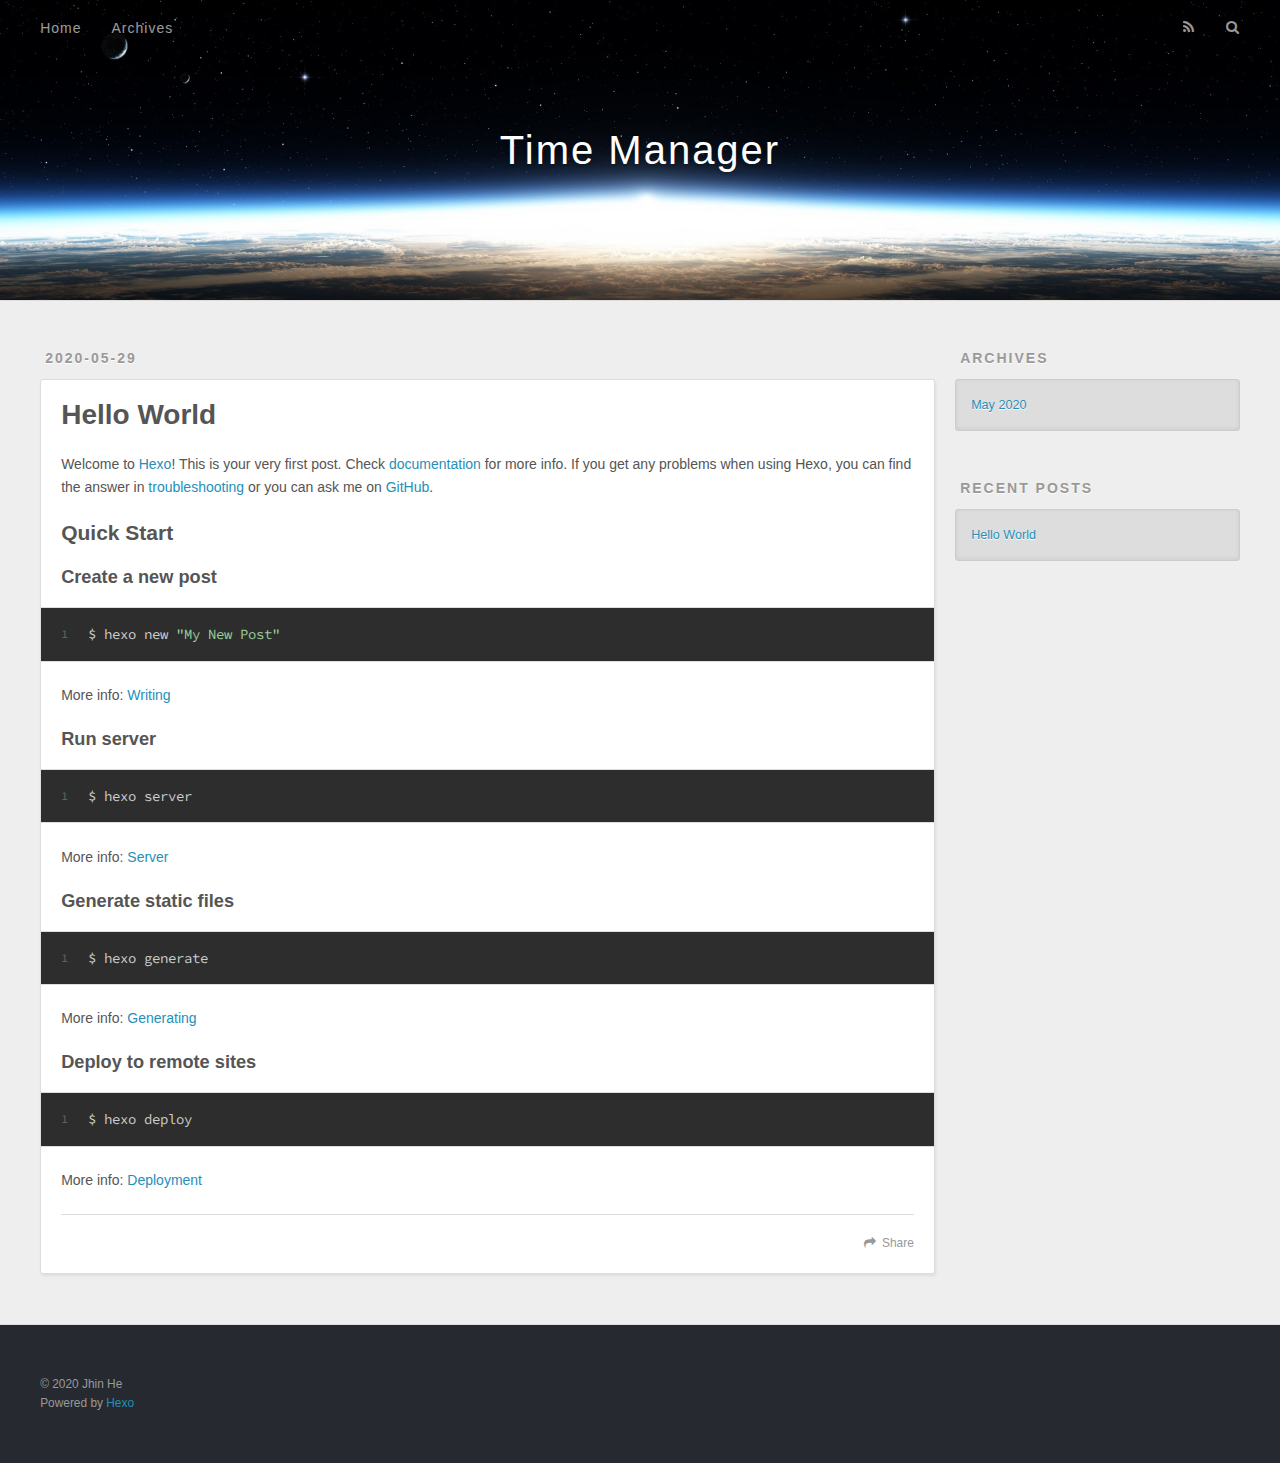
==== commit 17d09531: "Site updated: 2020-05-30 10:36:06" ====
--- a/index.html
+++ b/index.html
@@ -3,171 +3,85 @@
 <head>
   <meta charset="utf-8">
   
-  <meta name="renderer" content="webkit">
-  <meta http-equiv="X-UA-Compatible" content="IE=edge" >
-  <link rel="dns-prefetch" href="JhinHe.github.io.git">
+
+  
   <title>Time Manager</title>
   <meta name="viewport" content="width=device-width, initial-scale=1, maximum-scale=1">
   <meta property="og:type" content="website">
 <meta property="og:title" content="Time Manager">
-<meta property="og:url" content="index.html">
+<meta property="og:url" content="http://yoursite.com/index.html">
 <meta property="og:site_name" content="Time Manager">
 <meta property="og:locale" content="zh_CH">
 <meta property="article:author" content="Jhin He">
 <meta name="twitter:card" content="summary">
   
-    <link rel="alternative" href="/atom.xml" title="Time Manager" type="application/atom+xml">
+    <link rel="alternate" href="/atom.xml" title="Time Manager" type="application/atom+xml">
   
   
     <link rel="icon" href="/favicon.png">
   
-  <link rel="stylesheet" type="text/css" href="/d/blog/hexo/./main.0cf68a.css">
-  <style type="text/css">
   
-    #container.show {
-      background: linear-gradient(200deg,#a0cfe4,#e8c37e);
-    }
-  </style>
+    <link href="//fonts.googleapis.com/css?family=Source+Code+Pro" rel="stylesheet" type="text/css">
   
-
   
+<link rel="stylesheet" href="/css/style.css">
 
 <meta name="generator" content="Hexo 4.2.1"></head>
 
 <body>
-  <div id="container" q-class="show:isCtnShow">
-    <canvas id="anm-canvas" class="anm-canvas"></canvas>
-    <div class="left-col" q-class="show:isShow">
+  <div id="container">
+    <div id="wrap">
+      <header id="header">
+  <div id="banner"></div>
+  <div id="header-outer" class="outer">
+    <div id="header-title" class="inner">
+      <h1 id="logo-wrap">
+        <a href="/" id="logo">Time Manager</a>
+      </h1>
       
-<div class="overlay" style="background: #4d4d4d"></div>
-<div class="intrude-less">
-	<header id="header" class="inner">
-		<a href="/" class="profilepic">
-			<img src="" class="js-avatar">
-		</a>
-		<hgroup>
-		  <h1 class="header-author"><a href="/">Jhin He</a></h1>
-		</hgroup>
-		
-
-		<nav class="header-menu">
-			<ul>
-			
-				<li><a href="/">主页</a></li>
-	        
-				<li><a href="/tags/随笔/">随笔</a></li>
-	        
-			</ul>
-		</nav>
-		<nav class="header-smart-menu">
-    		
-    			
-    			<a q-on="click: openSlider(e, 'innerArchive')" href="javascript:void(0)">所有文章</a>
-    			
-            
-    			
-    			<a q-on="click: openSlider(e, 'friends')" href="javascript:void(0)">友链</a>
-    			
-            
-    			
-    			<a q-on="click: openSlider(e, 'aboutme')" href="javascript:void(0)">关于我</a>
-    			
-            
-		</nav>
-		<nav class="header-nav">
-			<div class="social">
-				
-					<a class="github" target="_blank" href="#" title="github"><i class="icon-github"></i></a>
-		        
-					<a class="weibo" target="_blank" href="#" title="weibo"><i class="icon-weibo"></i></a>
-		        
-					<a class="rss" target="_blank" href="#" title="rss"><i class="icon-rss"></i></a>
-		        
-					<a class="zhihu" target="_blank" href="#" title="zhihu"><i class="icon-zhihu"></i></a>
-		        
-			</div>
-		</nav>
-	</header>		
-</div>
-
     </div>
-    <div class="mid-col" q-class="show:isShow,hide:isShow|isFalse">
-      
-<nav id="mobile-nav">
-  	<div class="overlay js-overlay" style="background: #4d4d4d"></div>
-	<div class="btnctn js-mobile-btnctn">
-  		<div class="slider-trigger list" q-on="click: openSlider(e)"><i class="icon icon-sort"></i></div>
-	</div>
-	<div class="intrude-less">
-		<header id="header" class="inner">
-			<div class="profilepic">
-				<img src="" class="js-avatar">
-			</div>
-			<hgroup>
-			  <h1 class="header-author js-header-author">Jhin He</h1>
-			</hgroup>
-			
-			
-			
-				
-			
-				
-			
-			
-			
-			<nav class="header-nav">
-				<div class="social">
-					
-						<a class="github" target="_blank" href="#" title="github"><i class="icon-github"></i></a>
-			        
-						<a class="weibo" target="_blank" href="#" title="weibo"><i class="icon-weibo"></i></a>
-			        
-						<a class="rss" target="_blank" href="#" title="rss"><i class="icon-rss"></i></a>
-			        
-						<a class="zhihu" target="_blank" href="#" title="zhihu"><i class="icon-zhihu"></i></a>
-			        
-				</div>
-			</nav>
-
-			<nav class="header-menu js-header-menu">
-				<ul style="width: 50%">
-				
-				
-					<li style="width: 50%"><a href="/">主页</a></li>
-		        
-					<li style="width: 50%"><a href="/tags/随笔/">随笔</a></li>
-		        
-				</ul>
-			</nav>
-		</header>				
-	</div>
-	<div class="mobile-mask" style="display:none" q-show="isShow"></div>
-</nav>
-
-      <div id="wrapper" class="body-wrap">
-        <div class="menu-l">
-          <div class="canvas-wrap">
-            <canvas data-colors="#eaeaea" data-sectionHeight="100" data-contentId="js-content" id="myCanvas1" class="anm-canvas"></canvas>
-          </div>
-          <div id="js-content" class="content-ll">
-            
+    <div id="header-inner" class="inner">
+      <nav id="main-nav">
+        <a id="main-nav-toggle" class="nav-icon"></a>
+        
+          <a class="main-nav-link" href="/">Home</a>
+        
+          <a class="main-nav-link" href="/archives">Archives</a>
+        
+      </nav>
+      <nav id="sub-nav">
+        
+          <a id="nav-rss-link" class="nav-icon" href="/atom.xml" title="RSS Feed"></a>
+        
+        <a id="nav-search-btn" class="nav-icon" title="Search"></a>
+      </nav>
+      <div id="search-form-wrap">
+        <form action="//google.com/search" method="get" accept-charset="UTF-8" class="search-form"><input type="search" name="q" class="search-form-input" placeholder="Search"><button type="submit" class="search-form-submit">&#xF002;</button><input type="hidden" name="sitesearch" value="http://yoursite.com"></form>
+      </div>
+    </div>
+  </div>
+</header>
+      <div class="outer">
+        <section id="main">
   
-    <article id="post-hello-world" class="article article-type-post  article-index" itemscope itemprop="blogPost">
+    <article id="post-hello-world" class="article article-type-post" itemscope itemprop="blogPost">
+  <div class="article-meta">
+    <a href="/2020/05/29/hello-world/" class="article-date">
+  <time datetime="2020-05-29T09:20:36.728Z" itemprop="datePublished">2020-05-29</time>
+</a>
+    
+  </div>
   <div class="article-inner">
+    
     
       <header class="article-header">
         
   
     <h1 itemprop="name">
-      <a class="article-title" href="2020/05/29/hello-world/">Hello World</a>
+      <a class="article-title" href="/2020/05/29/hello-world/">Hello World</a>
     </h1>
   
 
-        
-        <a href="2020/05/29/hello-world/" class="archive-article-date">
-  	<time datetime="2020-05-29T09:20:36.728Z" itemprop="datePublished"><i class="icon-calendar icon"></i>2020-05-29</time>
-</a>
-        
       </header>
     
     <div class="article-entry" itemprop="articleBody">
@@ -187,292 +101,96 @@
 <p>More info: <a href="https://hexo.io/docs/one-command-deployment.html" target="_blank" rel="noopener">Deployment</a></p>
 
       
-
-      
     </div>
-    <div class="article-info article-info-index">
+    <footer class="article-footer">
+      <a data-url="http://yoursite.com/2020/05/29/hello-world/" data-id="ckat0l1640000ewt46m5g3zd6" class="article-share-link">Share</a>
       
       
-      
+    </footer>
+  </div>
+  
+</article>
 
-      
-        <p class="article-more-link">
-          <a class="article-more-a" href="2020/05/29/hello-world/">展开全文 >></a>
-        </p>
-      
 
-      
-      <div class="clearfix"></div>
+  
+
+
+</section>
+        
+          <aside id="sidebar">
+  
+    
+
+  
+    
+
+  
+    
+  
+    
+  <div class="widget-wrap">
+    <h3 class="widget-title">Archives</h3>
+    <div class="widget">
+      <ul class="archive-list"><li class="archive-list-item"><a class="archive-list-link" href="/archives/2020/05/">May 2020</a></li></ul>
     </div>
   </div>
-</article>
 
-<aside class="wrap-side-operation">
-    <div class="mod-side-operation">
+
+  
+    
+  <div class="widget-wrap">
+    <h3 class="widget-title">Recent Posts</h3>
+    <div class="widget">
+      <ul>
         
-        <div class="jump-container" id="js-jump-container" style="display:none;">
-            <a href="javascript:void(0)" class="mod-side-operation__jump-to-top">
-                <i class="icon-font icon-back"></i>
-            </a>
-            <div id="js-jump-plan-container" class="jump-plan-container" style="top: -11px;">
-                <i class="icon-font icon-plane jump-plane"></i>
-            </div>
-        </div>
+          <li>
+            <a href="/2020/05/29/hello-world/">Hello World</a>
+          </li>
         
+      </ul>
+    </div>
+  </div>
+
+  
+</aside>
         
+      </div>
+      <footer id="footer">
+  
+  <div class="outer">
+    <div id="footer-info" class="inner">
+      &copy; 2020 Jhin He<br>
+      Powered by <a href="http://hexo.io/" target="_blank">Hexo</a>
     </div>
-</aside>
+  </div>
+</footer>
+    </div>
+    <nav id="mobile-nav">
+  
+    <a href="/" class="mobile-nav-link">Home</a>
+  
+    <a href="/archives" class="mobile-nav-link">Archives</a>
+  
+</nav>
+    
+
+<script src="//ajax.googleapis.com/ajax/libs/jquery/2.0.3/jquery.min.js"></script>
+
+
+  
+<link rel="stylesheet" href="/fancybox/jquery.fancybox.css">
+
+  
+<script src="/fancybox/jquery.fancybox.pack.js"></script>
 
 
 
 
-  
-  
+<script src="/js/script.js"></script>
 
 
-          </div>
-        </div>
-      </div>
-      <footer id="footer">
-  <div class="outer">
-    <div id="footer-info">
-    	<div class="footer-left">
-    		&copy; 2020 Jhin He
-    	</div>
-      	<div class="footer-right">
-      		<a href="http://hexo.io/" target="_blank">Hexo</a>  Theme <a href="https://github.com/litten/hexo-theme-yilia" target="_blank">Yilia</a> by Litten
-      	</div>
-    </div>
-  </div>
-</footer>
-    </div>
-    <script>
-	var yiliaConfig = {
-		mathjax: false,
-		isHome: true,
-		isPost: false,
-		isArchive: false,
-		isTag: false,
-		isCategory: false,
-		open_in_new: false,
-		toc_hide_index: true,
-		root: "/d/blog/hexo/",
-		innerArchive: true,
-		showTags: false
-	}
-</script>
-
-<script>!function(t){function n(e){if(r[e])return r[e].exports;var i=r[e]={exports:{},id:e,loaded:!1};return t[e].call(i.exports,i,i.exports,n),i.loaded=!0,i.exports}var r={};n.m=t,n.c=r,n.p="./",n(0)}([function(t,n,r){r(195),t.exports=r(191)},function(t,n,r){var e=r(3),i=r(52),o=r(27),u=r(28),c=r(53),f="prototype",a=function(t,n,r){var s,l,h,v,p=t&a.F,d=t&a.G,y=t&a.S,g=t&a.P,b=t&a.B,m=d?e:y?e[n]||(e[n]={}):(e[n]||{})[f],x=d?i:i[n]||(i[n]={}),w=x[f]||(x[f]={});d&&(r=n);for(s in r)l=!p&&m&&void 0!==m[s],h=(l?m:r)[s],v=b&&l?c(h,e):g&&"function"==typeof h?c(Function.call,h):h,m&&u(m,s,h,t&a.U),x[s]!=h&&o(x,s,v),g&&w[s]!=h&&(w[s]=h)};e.core=i,a.F=1,a.G=2,a.S=4,a.P=8,a.B=16,a.W=32,a.U=64,a.R=128,t.exports=a},function(t,n,r){var e=r(6);t.exports=function(t){if(!e(t))throw TypeError(t+" is not an object!");return t}},function(t,n){var r=t.exports="undefined"!=typeof window&&window.Math==Math?window:"undefined"!=typeof self&&self.Math==Math?self:Function("return this")();"number"==typeof __g&&(__g=r)},function(t,n){t.exports=function(t){try{return!!t()}catch(t){return!0}}},function(t,n){var r=t.exports="undefined"!=typeof window&&window.Math==Math?window:"undefined"!=typeof self&&self.Math==Math?self:Function("return this")();"number"==typeof __g&&(__g=r)},function(t,n){t.exports=function(t){return"object"==typeof t?null!==t:"function"==typeof t}},function(t,n,r){var e=r(126)("wks"),i=r(76),o=r(3).Symbol,u="function"==typeof o;(t.exports=function(t){return e[t]||(e[t]=u&&o[t]||(u?o:i)("Symbol."+t))}).store=e},function(t,n){var r={}.hasOwnProperty;t.exports=function(t,n){return r.call(t,n)}},function(t,n,r){var e=r(94),i=r(33);t.exports=function(t){return e(i(t))}},function(t,n,r){t.exports=!r(4)(function(){return 7!=Object.defineProperty({},"a",{get:function(){return 7}}).a})},function(t,n,r){var e=r(2),i=r(167),o=r(50),u=Object.defineProperty;n.f=r(10)?Object.defineProperty:function(t,n,r){if(e(t),n=o(n,!0),e(r),i)try{return u(t,n,r)}catch(t){}if("get"in r||"set"in r)throw TypeError("Accessors not supported!");return"value"in r&&(t[n]=r.value),t}},function(t,n,r){t.exports=!r(18)(function(){return 7!=Object.defineProperty({},"a",{get:function(){return 7}}).a})},function(t,n,r){var e=r(14),i=r(22);t.exports=r(12)?function(t,n,r){return e.f(t,n,i(1,r))}:function(t,n,r){return t[n]=r,t}},function(t,n,r){var e=r(20),i=r(58),o=r(42),u=Object.defineProperty;n.f=r(12)?Object.defineProperty:function(t,n,r){if(e(t),n=o(n,!0),e(r),i)try{return u(t,n,r)}catch(t){}if("get"in r||"set"in r)throw TypeError("Accessors not supported!");return"value"in r&&(t[n]=r.value),t}},function(t,n,r){var e=r(40)("wks"),i=r(23),o=r(5).Symbol,u="function"==typeof o;(t.exports=function(t){return e[t]||(e[t]=u&&o[t]||(u?o:i)("Symbol."+t))}).store=e},function(t,n,r){var e=r(67),i=Math.min;t.exports=function(t){return t>0?i(e(t),9007199254740991):0}},function(t,n,r){var e=r(46);t.exports=function(t){return Object(e(t))}},function(t,n){t.exports=function(t){try{return!!t()}catch(t){return!0}}},function(t,n,r){var e=r(63),i=r(34);t.exports=Object.keys||function(t){return e(t,i)}},function(t,n,r){var e=r(21);t.exports=function(t){if(!e(t))throw TypeError(t+" is not an object!");return t}},function(t,n){t.exports=function(t){return"object"==typeof t?null!==t:"function"==typeof t}},function(t,n){t.exports=function(t,n){return{enumerable:!(1&t),configurable:!(2&t),writable:!(4&t),value:n}}},function(t,n){var r=0,e=Math.random();t.exports=function(t){return"Symbol(".concat(void 0===t?"":t,")_",(++r+e).toString(36))}},function(t,n){var r={}.hasOwnProperty;t.exports=function(t,n){return r.call(t,n)}},function(t,n){var r=t.exports={version:"2.4.0"};"number"==typeof __e&&(__e=r)},function(t,n){t.exports=function(t){if("function"!=typeof t)throw TypeError(t+" is not a function!");return t}},function(t,n,r){var e=r(11),i=r(66);t.exports=r(10)?function(t,n,r){return e.f(t,n,i(1,r))}:function(t,n,r){return t[n]=r,t}},function(t,n,r){var e=r(3),i=r(27),o=r(24),u=r(76)("src"),c="toString",f=Function[c],a=(""+f).split(c);r(52).inspectSource=function(t){return f.call(t)},(t.exports=function(t,n,r,c){var f="function"==typeof r;f&&(o(r,"name")||i(r,"name",n)),t[n]!==r&&(f&&(o(r,u)||i(r,u,t[n]?""+t[n]:a.join(String(n)))),t===e?t[n]=r:c?t[n]?t[n]=r:i(t,n,r):(delete t[n],i(t,n,r)))})(Function.prototype,c,function(){return"function"==typeof this&&this[u]||f.call(this)})},function(t,n,r){var e=r(1),i=r(4),o=r(46),u=function(t,n,r,e){var i=String(o(t)),u="<"+n;return""!==r&&(u+=" "+r+'="'+String(e).replace(/"/g,"&quot;")+'"'),u+">"+i+"</"+n+">"};t.exports=function(t,n){var r={};r[t]=n(u),e(e.P+e.F*i(function(){var n=""[t]('"');return n!==n.toLowerCase()||n.split('"').length>3}),"String",r)}},function(t,n,r){var e=r(115),i=r(46);t.exports=function(t){return e(i(t))}},function(t,n,r){var e=r(116),i=r(66),o=r(30),u=r(50),c=r(24),f=r(167),a=Object.getOwnPropertyDescriptor;n.f=r(10)?a:function(t,n){if(t=o(t),n=u(n,!0),f)try{return a(t,n)}catch(t){}if(c(t,n))return i(!e.f.call(t,n),t[n])}},function(t,n,r){var e=r(24),i=r(17),o=r(145)("IE_PROTO"),u=Object.prototype;t.exports=Object.getPrototypeOf||function(t){return t=i(t),e(t,o)?t[o]:"function"==typeof t.constructor&&t instanceof t.constructor?t.constructor.prototype:t instanceof Object?u:null}},function(t,n){t.exports=function(t){if(void 0==t)throw TypeError("Can't call method on  "+t);return t}},function(t,n){t.exports="constructor,hasOwnProperty,isPrototypeOf,propertyIsEnumerable,toLocaleString,toString,valueOf".split(",")},function(t,n){t.exports={}},function(t,n){t.exports=!0},function(t,n){n.f={}.propertyIsEnumerable},function(t,n,r){var e=r(14).f,i=r(8),o=r(15)("toStringTag");t.exports=function(t,n,r){t&&!i(t=r?t:t.prototype,o)&&e(t,o,{configurable:!0,value:n})}},function(t,n,r){var e=r(40)("keys"),i=r(23);t.exports=function(t){return e[t]||(e[t]=i(t))}},function(t,n,r){var e=r(5),i="__core-js_shared__",o=e[i]||(e[i]={});t.exports=function(t){return o[t]||(o[t]={})}},function(t,n){var r=Math.ceil,e=Math.floor;t.exports=function(t){return isNaN(t=+t)?0:(t>0?e:r)(t)}},function(t,n,r){var e=r(21);t.exports=function(t,n){if(!e(t))return t;var r,i;if(n&&"function"==typeof(r=t.toString)&&!e(i=r.call(t)))return i;if("function"==typeof(r=t.valueOf)&&!e(i=r.call(t)))return i;if(!n&&"function"==typeof(r=t.toString)&&!e(i=r.call(t)))return i;throw TypeError("Can't convert object to primitive value")}},function(t,n,r){var e=r(5),i=r(25),o=r(36),u=r(44),c=r(14).f;t.exports=function(t){var n=i.Symbol||(i.Symbol=o?{}:e.Symbol||{});"_"==t.charAt(0)||t in n||c(n,t,{value:u.f(t)})}},function(t,n,r){n.f=r(15)},function(t,n){var r={}.toString;t.exports=function(t){return r.call(t).slice(8,-1)}},function(t,n){t.exports=function(t){if(void 0==t)throw TypeError("Can't call method on  "+t);return t}},function(t,n,r){var e=r(4);t.exports=function(t,n){return!!t&&e(function(){n?t.call(null,function(){},1):t.call(null)})}},function(t,n,r){var e=r(53),i=r(115),o=r(17),u=r(16),c=r(203);t.exports=function(t,n){var r=1==t,f=2==t,a=3==t,s=4==t,l=6==t,h=5==t||l,v=n||c;return function(n,c,p){for(var d,y,g=o(n),b=i(g),m=e(c,p,3),x=u(b.length),w=0,S=r?v(n,x):f?v(n,0):void 0;x>w;w++)if((h||w in b)&&(d=b[w],y=m(d,w,g),t))if(r)S[w]=y;else if(y)switch(t){case 3:return!0;case 5:return d;case 6:return w;case 2:S.push(d)}else if(s)return!1;return l?-1:a||s?s:S}}},function(t,n,r){var e=r(1),i=r(52),o=r(4);t.exports=function(t,n){var r=(i.Object||{})[t]||Object[t],u={};u[t]=n(r),e(e.S+e.F*o(function(){r(1)}),"Object",u)}},function(t,n,r){var e=r(6);t.exports=function(t,n){if(!e(t))return t;var r,i;if(n&&"function"==typeof(r=t.toString)&&!e(i=r.call(t)))return i;if("function"==typeof(r=t.valueOf)&&!e(i=r.call(t)))return i;if(!n&&"function"==typeof(r=t.toString)&&!e(i=r.call(t)))return i;throw TypeError("Can't convert object to primitive value")}},function(t,n,r){var e=r(5),i=r(25),o=r(91),u=r(13),c="prototype",f=function(t,n,r){var a,s,l,h=t&f.F,v=t&f.G,p=t&f.S,d=t&f.P,y=t&f.B,g=t&f.W,b=v?i:i[n]||(i[n]={}),m=b[c],x=v?e:p?e[n]:(e[n]||{})[c];v&&(r=n);for(a in r)(s=!h&&x&&void 0!==x[a])&&a in b||(l=s?x[a]:r[a],b[a]=v&&"function"!=typeof x[a]?r[a]:y&&s?o(l,e):g&&x[a]==l?function(t){var n=function(n,r,e){if(this instanceof t){switch(arguments.length){case 0:return new t;case 1:return new t(n);case 2:return new t(n,r)}return new t(n,r,e)}return t.apply(this,arguments)};return n[c]=t[c],n}(l):d&&"function"==typeof l?o(Function.call,l):l,d&&((b.virtual||(b.virtual={}))[a]=l,t&f.R&&m&&!m[a]&&u(m,a,l)))};f.F=1,f.G=2,f.S=4,f.P=8,f.B=16,f.W=32,f.U=64,f.R=128,t.exports=f},function(t,n){var r=t.exports={version:"2.4.0"};"number"==typeof __e&&(__e=r)},function(t,n,r){var e=r(26);t.exports=function(t,n,r){if(e(t),void 0===n)return t;switch(r){case 1:return function(r){return t.call(n,r)};case 2:return function(r,e){return t.call(n,r,e)};case 3:return function(r,e,i){return t.call(n,r,e,i)}}return function(){return t.apply(n,arguments)}}},function(t,n,r){var e=r(183),i=r(1),o=r(126)("metadata"),u=o.store||(o.store=new(r(186))),c=function(t,n,r){var i=u.get(t);if(!i){if(!r)return;u.set(t,i=new e)}var o=i.get(n);if(!o){if(!r)return;i.set(n,o=new e)}return o},f=function(t,n,r){var e=c(n,r,!1);return void 0!==e&&e.has(t)},a=function(t,n,r){var e=c(n,r,!1);return void 0===e?void 0:e.get(t)},s=function(t,n,r,e){c(r,e,!0).set(t,n)},l=function(t,n){var r=c(t,n,!1),e=[];return r&&r.forEach(function(t,n){e.push(n)}),e},h=function(t){return void 0===t||"symbol"==typeof t?t:String(t)},v=function(t){i(i.S,"Reflect",t)};t.exports={store:u,map:c,has:f,get:a,set:s,keys:l,key:h,exp:v}},function(t,n,r){"use strict";if(r(10)){var e=r(69),i=r(3),o=r(4),u=r(1),c=r(127),f=r(152),a=r(53),s=r(68),l=r(66),h=r(27),v=r(73),p=r(67),d=r(16),y=r(75),g=r(50),b=r(24),m=r(180),x=r(114),w=r(6),S=r(17),_=r(137),O=r(70),E=r(32),P=r(71).f,j=r(154),F=r(76),M=r(7),A=r(48),N=r(117),T=r(146),I=r(155),k=r(80),L=r(123),R=r(74),C=r(130),D=r(160),U=r(11),W=r(31),G=U.f,B=W.f,V=i.RangeError,z=i.TypeError,q=i.Uint8Array,K="ArrayBuffer",J="Shared"+K,Y="BYTES_PER_ELEMENT",H="prototype",$=Array[H],X=f.ArrayBuffer,Q=f.DataView,Z=A(0),tt=A(2),nt=A(3),rt=A(4),et=A(5),it=A(6),ot=N(!0),ut=N(!1),ct=I.values,ft=I.keys,at=I.entries,st=$.lastIndexOf,lt=$.reduce,ht=$.reduceRight,vt=$.join,pt=$.sort,dt=$.slice,yt=$.toString,gt=$.toLocaleString,bt=M("iterator"),mt=M("toStringTag"),xt=F("typed_constructor"),wt=F("def_constructor"),St=c.CONSTR,_t=c.TYPED,Ot=c.VIEW,Et="Wrong length!",Pt=A(1,function(t,n){return Tt(T(t,t[wt]),n)}),jt=o(function(){return 1===new q(new Uint16Array([1]).buffer)[0]}),Ft=!!q&&!!q[H].set&&o(function(){new q(1).set({})}),Mt=function(t,n){if(void 0===t)throw z(Et);var r=+t,e=d(t);if(n&&!m(r,e))throw V(Et);return e},At=function(t,n){var r=p(t);if(r<0||r%n)throw V("Wrong offset!");return r},Nt=function(t){if(w(t)&&_t in t)return t;throw z(t+" is not a typed array!")},Tt=function(t,n){if(!(w(t)&&xt in t))throw z("It is not a typed array constructor!");return new t(n)},It=function(t,n){return kt(T(t,t[wt]),n)},kt=function(t,n){for(var r=0,e=n.length,i=Tt(t,e);e>r;)i[r]=n[r++];return i},Lt=function(t,n,r){G(t,n,{get:function(){return this._d[r]}})},Rt=function(t){var n,r,e,i,o,u,c=S(t),f=arguments.length,s=f>1?arguments[1]:void 0,l=void 0!==s,h=j(c);if(void 0!=h&&!_(h)){for(u=h.call(c),e=[],n=0;!(o=u.next()).done;n++)e.push(o.value);c=e}for(l&&f>2&&(s=a(s,arguments[2],2)),n=0,r=d(c.length),i=Tt(this,r);r>n;n++)i[n]=l?s(c[n],n):c[n];return i},Ct=function(){for(var t=0,n=arguments.length,r=Tt(this,n);n>t;)r[t]=arguments[t++];return r},Dt=!!q&&o(function(){gt.call(new q(1))}),Ut=function(){return gt.apply(Dt?dt.call(Nt(this)):Nt(this),arguments)},Wt={copyWithin:function(t,n){return D.call(Nt(this),t,n,arguments.length>2?arguments[2]:void 0)},every:function(t){return rt(Nt(this),t,arguments.length>1?arguments[1]:void 0)},fill:function(t){return C.apply(Nt(this),arguments)},filter:function(t){return It(this,tt(Nt(this),t,arguments.length>1?arguments[1]:void 0))},find:function(t){return et(Nt(this),t,arguments.length>1?arguments[1]:void 0)},findIndex:function(t){return it(Nt(this),t,arguments.length>1?arguments[1]:void 0)},forEach:function(t){Z(Nt(this),t,arguments.length>1?arguments[1]:void 0)},indexOf:function(t){return ut(Nt(this),t,arguments.length>1?arguments[1]:void 0)},includes:function(t){return ot(Nt(this),t,arguments.length>1?arguments[1]:void 0)},join:function(t){return vt.apply(Nt(this),arguments)},lastIndexOf:function(t){return st.apply(Nt(this),arguments)},map:function(t){return Pt(Nt(this),t,arguments.length>1?arguments[1]:void 0)},reduce:function(t){return lt.apply(Nt(this),arguments)},reduceRight:function(t){return ht.apply(Nt(this),arguments)},reverse:function(){for(var t,n=this,r=Nt(n).length,e=Math.floor(r/2),i=0;i<e;)t=n[i],n[i++]=n[--r],n[r]=t;return n},some:function(t){return nt(Nt(this),t,arguments.length>1?arguments[1]:void 0)},sort:function(t){return pt.call(Nt(this),t)},subarray:function(t,n){var r=Nt(this),e=r.length,i=y(t,e);return new(T(r,r[wt]))(r.buffer,r.byteOffset+i*r.BYTES_PER_ELEMENT,d((void 0===n?e:y(n,e))-i))}},Gt=function(t,n){return It(this,dt.call(Nt(this),t,n))},Bt=function(t){Nt(this);var n=At(arguments[1],1),r=this.length,e=S(t),i=d(e.length),o=0;if(i+n>r)throw V(Et);for(;o<i;)this[n+o]=e[o++]},Vt={entries:function(){return at.call(Nt(this))},keys:function(){return ft.call(Nt(this))},values:function(){return ct.call(Nt(this))}},zt=function(t,n){return w(t)&&t[_t]&&"symbol"!=typeof n&&n in t&&String(+n)==String(n)},qt=function(t,n){return zt(t,n=g(n,!0))?l(2,t[n]):B(t,n)},Kt=function(t,n,r){return!(zt(t,n=g(n,!0))&&w(r)&&b(r,"value"))||b(r,"get")||b(r,"set")||r.configurable||b(r,"writable")&&!r.writable||b(r,"enumerable")&&!r.enumerable?G(t,n,r):(t[n]=r.value,t)};St||(W.f=qt,U.f=Kt),u(u.S+u.F*!St,"Object",{getOwnPropertyDescriptor:qt,defineProperty:Kt}),o(function(){yt.call({})})&&(yt=gt=function(){return vt.call(this)});var Jt=v({},Wt);v(Jt,Vt),h(Jt,bt,Vt.values),v(Jt,{slice:Gt,set:Bt,constructor:function(){},toString:yt,toLocaleString:Ut}),Lt(Jt,"buffer","b"),Lt(Jt,"byteOffset","o"),Lt(Jt,"byteLength","l"),Lt(Jt,"length","e"),G(Jt,mt,{get:function(){return this[_t]}}),t.exports=function(t,n,r,f){f=!!f;var a=t+(f?"Clamped":"")+"Array",l="Uint8Array"!=a,v="get"+t,p="set"+t,y=i[a],g=y||{},b=y&&E(y),m=!y||!c.ABV,S={},_=y&&y[H],j=function(t,r){var e=t._d;return e.v[v](r*n+e.o,jt)},F=function(t,r,e){var i=t._d;f&&(e=(e=Math.round(e))<0?0:e>255?255:255&e),i.v[p](r*n+i.o,e,jt)},M=function(t,n){G(t,n,{get:function(){return j(this,n)},set:function(t){return F(this,n,t)},enumerable:!0})};m?(y=r(function(t,r,e,i){s(t,y,a,"_d");var o,u,c,f,l=0,v=0;if(w(r)){if(!(r instanceof X||(f=x(r))==K||f==J))return _t in r?kt(y,r):Rt.call(y,r);o=r,v=At(e,n);var p=r.byteLength;if(void 0===i){if(p%n)throw V(Et);if((u=p-v)<0)throw V(Et)}else if((u=d(i)*n)+v>p)throw V(Et);c=u/n}else c=Mt(r,!0),u=c*n,o=new X(u);for(h(t,"_d",{b:o,o:v,l:u,e:c,v:new Q(o)});l<c;)M(t,l++)}),_=y[H]=O(Jt),h(_,"constructor",y)):L(function(t){new y(null),new y(t)},!0)||(y=r(function(t,r,e,i){s(t,y,a);var o;return w(r)?r instanceof X||(o=x(r))==K||o==J?void 0!==i?new g(r,At(e,n),i):void 0!==e?new g(r,At(e,n)):new g(r):_t in r?kt(y,r):Rt.call(y,r):new g(Mt(r,l))}),Z(b!==Function.prototype?P(g).concat(P(b)):P(g),function(t){t in y||h(y,t,g[t])}),y[H]=_,e||(_.constructor=y));var A=_[bt],N=!!A&&("values"==A.name||void 0==A.name),T=Vt.values;h(y,xt,!0),h(_,_t,a),h(_,Ot,!0),h(_,wt,y),(f?new y(1)[mt]==a:mt in _)||G(_,mt,{get:function(){return a}}),S[a]=y,u(u.G+u.W+u.F*(y!=g),S),u(u.S,a,{BYTES_PER_ELEMENT:n,from:Rt,of:Ct}),Y in _||h(_,Y,n),u(u.P,a,Wt),R(a),u(u.P+u.F*Ft,a,{set:Bt}),u(u.P+u.F*!N,a,Vt),u(u.P+u.F*(_.toString!=yt),a,{toString:yt}),u(u.P+u.F*o(function(){new y(1).slice()}),a,{slice:Gt}),u(u.P+u.F*(o(function(){return[1,2].toLocaleString()!=new y([1,2]).toLocaleString()})||!o(function(){_.toLocaleString.call([1,2])})),a,{toLocaleString:Ut}),k[a]=N?A:T,e||N||h(_,bt,T)}}else t.exports=function(){}},function(t,n){var r={}.toString;t.exports=function(t){return r.call(t).slice(8,-1)}},function(t,n,r){var e=r(21),i=r(5).document,o=e(i)&&e(i.createElement);t.exports=function(t){return o?i.createElement(t):{}}},function(t,n,r){t.exports=!r(12)&&!r(18)(function(){return 7!=Object.defineProperty(r(57)("div"),"a",{get:function(){return 7}}).a})},function(t,n,r){"use strict";var e=r(36),i=r(51),o=r(64),u=r(13),c=r(8),f=r(35),a=r(96),s=r(38),l=r(103),h=r(15)("iterator"),v=!([].keys&&"next"in[].keys()),p="keys",d="values",y=function(){return this};t.exports=function(t,n,r,g,b,m,x){a(r,n,g);var w,S,_,O=function(t){if(!v&&t in F)return F[t];switch(t){case p:case d:return function(){return new r(this,t)}}return function(){return new r(this,t)}},E=n+" Iterator",P=b==d,j=!1,F=t.prototype,M=F[h]||F["@@iterator"]||b&&F[b],A=M||O(b),N=b?P?O("entries"):A:void 0,T="Array"==n?F.entries||M:M;if(T&&(_=l(T.call(new t)))!==Object.prototype&&(s(_,E,!0),e||c(_,h)||u(_,h,y)),P&&M&&M.name!==d&&(j=!0,A=function(){return M.call(this)}),e&&!x||!v&&!j&&F[h]||u(F,h,A),f[n]=A,f[E]=y,b)if(w={values:P?A:O(d),keys:m?A:O(p),entries:N},x)for(S in w)S in F||o(F,S,w[S]);else i(i.P+i.F*(v||j),n,w);return w}},function(t,n,r){var e=r(20),i=r(100),o=r(34),u=r(39)("IE_PROTO"),c=function(){},f="prototype",a=function(){var t,n=r(57)("iframe"),e=o.length;for(n.style.display="none",r(93).appendChild(n),n.src="javascript:",t=n.contentWindow.document,t.open(),t.write("<script>document.F=Object<\/script>"),t.close(),a=t.F;e--;)delete a[f][o[e]];return a()};t.exports=Object.create||function(t,n){var r;return null!==t?(c[f]=e(t),r=new c,c[f]=null,r[u]=t):r=a(),void 0===n?r:i(r,n)}},function(t,n,r){var e=r(63),i=r(34).concat("length","prototype");n.f=Object.getOwnPropertyNames||function(t){return e(t,i)}},function(t,n){n.f=Object.getOwnPropertySymbols},function(t,n,r){var e=r(8),i=r(9),o=r(90)(!1),u=r(39)("IE_PROTO");t.exports=function(t,n){var r,c=i(t),f=0,a=[];for(r in c)r!=u&&e(c,r)&&a.push(r);for(;n.length>f;)e(c,r=n[f++])&&(~o(a,r)||a.push(r));return a}},function(t,n,r){t.exports=r(13)},function(t,n,r){var e=r(76)("meta"),i=r(6),o=r(24),u=r(11).f,c=0,f=Object.isExtensible||function(){return!0},a=!r(4)(function(){return f(Object.preventExtensions({}))}),s=function(t){u(t,e,{value:{i:"O"+ ++c,w:{}}})},l=function(t,n){if(!i(t))return"symbol"==typeof t?t:("string"==typeof t?"S":"P")+t;if(!o(t,e)){if(!f(t))return"F";if(!n)return"E";s(t)}return t[e].i},h=function(t,n){if(!o(t,e)){if(!f(t))return!0;if(!n)return!1;s(t)}return t[e].w},v=function(t){return a&&p.NEED&&f(t)&&!o(t,e)&&s(t),t},p=t.exports={KEY:e,NEED:!1,fastKey:l,getWeak:h,onFreeze:v}},function(t,n){t.exports=function(t,n){return{enumerable:!(1&t),configurable:!(2&t),writable:!(4&t),value:n}}},function(t,n){var r=Math.ceil,e=Math.floor;t.exports=function(t){return isNaN(t=+t)?0:(t>0?e:r)(t)}},function(t,n){t.exports=function(t,n,r,e){if(!(t instanceof n)||void 0!==e&&e in t)throw TypeError(r+": incorrect invocation!");return t}},function(t,n){t.exports=!1},function(t,n,r){var e=r(2),i=r(173),o=r(133),u=r(145)("IE_PROTO"),c=function(){},f="prototype",a=function(){var t,n=r(132)("iframe"),e=o.length;for(n.style.display="none",r(135).appendChild(n),n.src="javascript:",t=n.contentWindow.document,t.open(),t.write("<script>document.F=Object<\/script>"),t.close(),a=t.F;e--;)delete a[f][o[e]];return a()};t.exports=Object.create||function(t,n){var r;return null!==t?(c[f]=e(t),r=new c,c[f]=null,r[u]=t):r=a(),void 0===n?r:i(r,n)}},function(t,n,r){var e=r(175),i=r(133).concat("length","prototype");n.f=Object.getOwnPropertyNames||function(t){return e(t,i)}},function(t,n,r){var e=r(175),i=r(133);t.exports=Object.keys||function(t){return e(t,i)}},function(t,n,r){var e=r(28);t.exports=function(t,n,r){for(var i in n)e(t,i,n[i],r);return t}},function(t,n,r){"use strict";var e=r(3),i=r(11),o=r(10),u=r(7)("species");t.exports=function(t){var n=e[t];o&&n&&!n[u]&&i.f(n,u,{configurable:!0,get:function(){return this}})}},function(t,n,r){var e=r(67),i=Math.max,o=Math.min;t.exports=function(t,n){return t=e(t),t<0?i(t+n,0):o(t,n)}},function(t,n){var r=0,e=Math.random();t.exports=function(t){return"Symbol(".concat(void 0===t?"":t,")_",(++r+e).toString(36))}},function(t,n,r){var e=r(33);t.exports=function(t){return Object(e(t))}},function(t,n,r){var e=r(7)("unscopables"),i=Array.prototype;void 0==i[e]&&r(27)(i,e,{}),t.exports=function(t){i[e][t]=!0}},function(t,n,r){var e=r(53),i=r(169),o=r(137),u=r(2),c=r(16),f=r(154),a={},s={},n=t.exports=function(t,n,r,l,h){var v,p,d,y,g=h?function(){return t}:f(t),b=e(r,l,n?2:1),m=0;if("function"!=typeof g)throw TypeError(t+" is not iterable!");if(o(g)){for(v=c(t.length);v>m;m++)if((y=n?b(u(p=t[m])[0],p[1]):b(t[m]))===a||y===s)return y}else for(d=g.call(t);!(p=d.next()).done;)if((y=i(d,b,p.value,n))===a||y===s)return y};n.BREAK=a,n.RETURN=s},function(t,n){t.exports={}},function(t,n,r){var e=r(11).f,i=r(24),o=r(7)("toStringTag");t.exports=function(t,n,r){t&&!i(t=r?t:t.prototype,o)&&e(t,o,{configurable:!0,value:n})}},function(t,n,r){var e=r(1),i=r(46),o=r(4),u=r(150),c="["+u+"]",f="​-",a=RegExp("^"+c+c+"*"),s=RegExp(c+c+"*$"),l=function(t,n,r){var i={},c=o(function(){return!!u[t]()||f[t]()!=f}),a=i[t]=c?n(h):u[t];r&&(i[r]=a),e(e.P+e.F*c,"String",i)},h=l.trim=function(t,n){return t=String(i(t)),1&n&&(t=t.replace(a,"")),2&n&&(t=t.replace(s,"")),t};t.exports=l},function(t,n,r){t.exports={default:r(86),__esModule:!0}},function(t,n,r){t.exports={default:r(87),__esModule:!0}},function(t,n,r){"use strict";function e(t){return t&&t.__esModule?t:{default:t}}n.__esModule=!0;var i=r(84),o=e(i),u=r(83),c=e(u),f="function"==typeof c.default&&"symbol"==typeof o.default?function(t){return typeof t}:function(t){return t&&"function"==typeof c.default&&t.constructor===c.default&&t!==c.default.prototype?"symbol":typeof t};n.default="function"==typeof c.default&&"symbol"===f(o.default)?function(t){return void 0===t?"undefined":f(t)}:function(t){return t&&"function"==typeof c.default&&t.constructor===c.default&&t!==c.default.prototype?"symbol":void 0===t?"undefined":f(t)}},function(t,n,r){r(110),r(108),r(111),r(112),t.exports=r(25).Symbol},function(t,n,r){r(109),r(113),t.exports=r(44).f("iterator")},function(t,n){t.exports=function(t){if("function"!=typeof t)throw TypeError(t+" is not a function!");return t}},function(t,n){t.exports=function(){}},function(t,n,r){var e=r(9),i=r(106),o=r(105);t.exports=function(t){return function(n,r,u){var c,f=e(n),a=i(f.length),s=o(u,a);if(t&&r!=r){for(;a>s;)if((c=f[s++])!=c)return!0}else for(;a>s;s++)if((t||s in f)&&f[s]===r)return t||s||0;return!t&&-1}}},function(t,n,r){var e=r(88);t.exports=function(t,n,r){if(e(t),void 0===n)return t;switch(r){case 1:return function(r){return t.call(n,r)};case 2:return function(r,e){return t.call(n,r,e)};case 3:return function(r,e,i){return t.call(n,r,e,i)}}return function(){return t.apply(n,arguments)}}},function(t,n,r){var e=r(19),i=r(62),o=r(37);t.exports=function(t){var n=e(t),r=i.f;if(r)for(var u,c=r(t),f=o.f,a=0;c.length>a;)f.call(t,u=c[a++])&&n.push(u);return n}},function(t,n,r){t.exports=r(5).document&&document.documentElement},function(t,n,r){var e=r(56);t.exports=Object("z").propertyIsEnumerable(0)?Object:function(t){return"String"==e(t)?t.split(""):Object(t)}},function(t,n,r){var e=r(56);t.exports=Array.isArray||function(t){return"Array"==e(t)}},function(t,n,r){"use strict";var e=r(60),i=r(22),o=r(38),u={};r(13)(u,r(15)("iterator"),function(){return this}),t.exports=function(t,n,r){t.prototype=e(u,{next:i(1,r)}),o(t,n+" Iterator")}},function(t,n){t.exports=function(t,n){return{value:n,done:!!t}}},function(t,n,r){var e=r(19),i=r(9);t.exports=function(t,n){for(var r,o=i(t),u=e(o),c=u.length,f=0;c>f;)if(o[r=u[f++]]===n)return r}},function(t,n,r){var e=r(23)("meta"),i=r(21),o=r(8),u=r(14).f,c=0,f=Object.isExtensible||function(){return!0},a=!r(18)(function(){return f(Object.preventExtensions({}))}),s=function(t){u(t,e,{value:{i:"O"+ ++c,w:{}}})},l=function(t,n){if(!i(t))return"symbol"==typeof t?t:("string"==typeof t?"S":"P")+t;if(!o(t,e)){if(!f(t))return"F";if(!n)return"E";s(t)}return t[e].i},h=function(t,n){if(!o(t,e)){if(!f(t))return!0;if(!n)return!1;s(t)}return t[e].w},v=function(t){return a&&p.NEED&&f(t)&&!o(t,e)&&s(t),t},p=t.exports={KEY:e,NEED:!1,fastKey:l,getWeak:h,onFreeze:v}},function(t,n,r){var e=r(14),i=r(20),o=r(19);t.exports=r(12)?Object.defineProperties:function(t,n){i(t);for(var r,u=o(n),c=u.length,f=0;c>f;)e.f(t,r=u[f++],n[r]);return t}},function(t,n,r){var e=r(37),i=r(22),o=r(9),u=r(42),c=r(8),f=r(58),a=Object.getOwnPropertyDescriptor;n.f=r(12)?a:function(t,n){if(t=o(t),n=u(n,!0),f)try{return a(t,n)}catch(t){}if(c(t,n))return i(!e.f.call(t,n),t[n])}},function(t,n,r){var e=r(9),i=r(61).f,o={}.toString,u="object"==typeof window&&window&&Object.getOwnPropertyNames?Object.getOwnPropertyNames(window):[],c=function(t){try{return i(t)}catch(t){return u.slice()}};t.exports.f=function(t){return u&&"[object Window]"==o.call(t)?c(t):i(e(t))}},function(t,n,r){var e=r(8),i=r(77),o=r(39)("IE_PROTO"),u=Object.prototype;t.exports=Object.getPrototypeOf||function(t){return t=i(t),e(t,o)?t[o]:"function"==typeof t.constructor&&t instanceof t.constructor?t.constructor.prototype:t instanceof Object?u:null}},function(t,n,r){var e=r(41),i=r(33);t.exports=function(t){return function(n,r){var o,u,c=String(i(n)),f=e(r),a=c.length;return f<0||f>=a?t?"":void 0:(o=c.charCodeAt(f),o<55296||o>56319||f+1===a||(u=c.charCodeAt(f+1))<56320||u>57343?t?c.charAt(f):o:t?c.slice(f,f+2):u-56320+(o-55296<<10)+65536)}}},function(t,n,r){var e=r(41),i=Math.max,o=Math.min;t.exports=function(t,n){return t=e(t),t<0?i(t+n,0):o(t,n)}},function(t,n,r){var e=r(41),i=Math.min;t.exports=function(t){return t>0?i(e(t),9007199254740991):0}},function(t,n,r){"use strict";var e=r(89),i=r(97),o=r(35),u=r(9);t.exports=r(59)(Array,"Array",function(t,n){this._t=u(t),this._i=0,this._k=n},function(){var t=this._t,n=this._k,r=this._i++;return!t||r>=t.length?(this._t=void 0,i(1)):"keys"==n?i(0,r):"values"==n?i(0,t[r]):i(0,[r,t[r]])},"values"),o.Arguments=o.Array,e("keys"),e("values"),e("entries")},function(t,n){},function(t,n,r){"use strict";var e=r(104)(!0);r(59)(String,"String",function(t){this._t=String(t),this._i=0},function(){var t,n=this._t,r=this._i;return r>=n.length?{value:void 0,done:!0}:(t=e(n,r),this._i+=t.length,{value:t,done:!1})})},function(t,n,r){"use strict";var e=r(5),i=r(8),o=r(12),u=r(51),c=r(64),f=r(99).KEY,a=r(18),s=r(40),l=r(38),h=r(23),v=r(15),p=r(44),d=r(43),y=r(98),g=r(92),b=r(95),m=r(20),x=r(9),w=r(42),S=r(22),_=r(60),O=r(102),E=r(101),P=r(14),j=r(19),F=E.f,M=P.f,A=O.f,N=e.Symbol,T=e.JSON,I=T&&T.stringify,k="prototype",L=v("_hidden"),R=v("toPrimitive"),C={}.propertyIsEnumerable,D=s("symbol-registry"),U=s("symbols"),W=s("op-symbols"),G=Object[k],B="function"==typeof N,V=e.QObject,z=!V||!V[k]||!V[k].findChild,q=o&&a(function(){return 7!=_(M({},"a",{get:function(){return M(this,"a",{value:7}).a}})).a})?function(t,n,r){var e=F(G,n);e&&delete G[n],M(t,n,r),e&&t!==G&&M(G,n,e)}:M,K=function(t){var n=U[t]=_(N[k]);return n._k=t,n},J=B&&"symbol"==typeof N.iterator?function(t){return"symbol"==typeof t}:function(t){return t instanceof N},Y=function(t,n,r){return t===G&&Y(W,n,r),m(t),n=w(n,!0),m(r),i(U,n)?(r.enumerable?(i(t,L)&&t[L][n]&&(t[L][n]=!1),r=_(r,{enumerable:S(0,!1)})):(i(t,L)||M(t,L,S(1,{})),t[L][n]=!0),q(t,n,r)):M(t,n,r)},H=function(t,n){m(t);for(var r,e=g(n=x(n)),i=0,o=e.length;o>i;)Y(t,r=e[i++],n[r]);return t},$=function(t,n){return void 0===n?_(t):H(_(t),n)},X=function(t){var n=C.call(this,t=w(t,!0));return!(this===G&&i(U,t)&&!i(W,t))&&(!(n||!i(this,t)||!i(U,t)||i(this,L)&&this[L][t])||n)},Q=function(t,n){if(t=x(t),n=w(n,!0),t!==G||!i(U,n)||i(W,n)){var r=F(t,n);return!r||!i(U,n)||i(t,L)&&t[L][n]||(r.enumerable=!0),r}},Z=function(t){for(var n,r=A(x(t)),e=[],o=0;r.length>o;)i(U,n=r[o++])||n==L||n==f||e.push(n);return e},tt=function(t){for(var n,r=t===G,e=A(r?W:x(t)),o=[],u=0;e.length>u;)!i(U,n=e[u++])||r&&!i(G,n)||o.push(U[n]);return o};B||(N=function(){if(this instanceof N)throw TypeError("Symbol is not a constructor!");var t=h(arguments.length>0?arguments[0]:void 0),n=function(r){this===G&&n.call(W,r),i(this,L)&&i(this[L],t)&&(this[L][t]=!1),q(this,t,S(1,r))};return o&&z&&q(G,t,{configurable:!0,set:n}),K(t)},c(N[k],"toString",function(){return this._k}),E.f=Q,P.f=Y,r(61).f=O.f=Z,r(37).f=X,r(62).f=tt,o&&!r(36)&&c(G,"propertyIsEnumerable",X,!0),p.f=function(t){return K(v(t))}),u(u.G+u.W+u.F*!B,{Symbol:N});for(var nt="hasInstance,isConcatSpreadable,iterator,match,replace,search,species,split,toPrimitive,toStringTag,unscopables".split(","),rt=0;nt.length>rt;)v(nt[rt++]);for(var nt=j(v.store),rt=0;nt.length>rt;)d(nt[rt++]);u(u.S+u.F*!B,"Symbol",{for:function(t){return i(D,t+="")?D[t]:D[t]=N(t)},keyFor:function(t){if(J(t))return y(D,t);throw TypeError(t+" is not a symbol!")},useSetter:function(){z=!0},useSimple:function(){z=!1}}),u(u.S+u.F*!B,"Object",{create:$,defineProperty:Y,defineProperties:H,getOwnPropertyDescriptor:Q,getOwnPropertyNames:Z,getOwnPropertySymbols:tt}),T&&u(u.S+u.F*(!B||a(function(){var t=N();return"[null]"!=I([t])||"{}"!=I({a:t})||"{}"!=I(Object(t))})),"JSON",{stringify:function(t){if(void 0!==t&&!J(t)){for(var n,r,e=[t],i=1;arguments.length>i;)e.push(arguments[i++]);return n=e[1],"function"==typeof n&&(r=n),!r&&b(n)||(n=function(t,n){if(r&&(n=r.call(this,t,n)),!J(n))return n}),e[1]=n,I.apply(T,e)}}}),N[k][R]||r(13)(N[k],R,N[k].valueOf),l(N,"Symbol"),l(Math,"Math",!0),l(e.JSON,"JSON",!0)},function(t,n,r){r(43)("asyncIterator")},function(t,n,r){r(43)("observable")},function(t,n,r){r(107);for(var e=r(5),i=r(13),o=r(35),u=r(15)("toStringTag"),c=["NodeList","DOMTokenList","MediaList","StyleSheetList","CSSRuleList"],f=0;f<5;f++){var a=c[f],s=e[a],l=s&&s.prototype;l&&!l[u]&&i(l,u,a),o[a]=o.Array}},function(t,n,r){var e=r(45),i=r(7)("toStringTag"),o="Arguments"==e(function(){return arguments}()),u=function(t,n){try{return t[n]}catch(t){}};t.exports=function(t){var n,r,c;return void 0===t?"Undefined":null===t?"Null":"string"==typeof(r=u(n=Object(t),i))?r:o?e(n):"Object"==(c=e(n))&&"function"==typeof n.callee?"Arguments":c}},function(t,n,r){var e=r(45);t.exports=Object("z").propertyIsEnumerable(0)?Object:function(t){return"String"==e(t)?t.split(""):Object(t)}},function(t,n){n.f={}.propertyIsEnumerable},function(t,n,r){var e=r(30),i=r(16),o=r(75);t.exports=function(t){return function(n,r,u){var c,f=e(n),a=i(f.length),s=o(u,a);if(t&&r!=r){for(;a>s;)if((c=f[s++])!=c)return!0}else for(;a>s;s++)if((t||s in f)&&f[s]===r)return t||s||0;return!t&&-1}}},function(t,n,r){"use strict";var e=r(3),i=r(1),o=r(28),u=r(73),c=r(65),f=r(79),a=r(68),s=r(6),l=r(4),h=r(123),v=r(81),p=r(136);t.exports=function(t,n,r,d,y,g){var b=e[t],m=b,x=y?"set":"add",w=m&&m.prototype,S={},_=function(t){var n=w[t];o(w,t,"delete"==t?function(t){return!(g&&!s(t))&&n.call(this,0===t?0:t)}:"has"==t?function(t){return!(g&&!s(t))&&n.call(this,0===t?0:t)}:"get"==t?function(t){return g&&!s(t)?void 0:n.call(this,0===t?0:t)}:"add"==t?function(t){return n.call(this,0===t?0:t),this}:function(t,r){return n.call(this,0===t?0:t,r),this})};if("function"==typeof m&&(g||w.forEach&&!l(function(){(new m).entries().next()}))){var O=new m,E=O[x](g?{}:-0,1)!=O,P=l(function(){O.has(1)}),j=h(function(t){new m(t)}),F=!g&&l(function(){for(var t=new m,n=5;n--;)t[x](n,n);return!t.has(-0)});j||(m=n(function(n,r){a(n,m,t);var e=p(new b,n,m);return void 0!=r&&f(r,y,e[x],e),e}),m.prototype=w,w.constructor=m),(P||F)&&(_("delete"),_("has"),y&&_("get")),(F||E)&&_(x),g&&w.clear&&delete w.clear}else m=d.getConstructor(n,t,y,x),u(m.prototype,r),c.NEED=!0;return v(m,t),S[t]=m,i(i.G+i.W+i.F*(m!=b),S),g||d.setStrong(m,t,y),m}},function(t,n,r){"use strict";var e=r(27),i=r(28),o=r(4),u=r(46),c=r(7);t.exports=function(t,n,r){var f=c(t),a=r(u,f,""[t]),s=a[0],l=a[1];o(function(){var n={};return n[f]=function(){return 7},7!=""[t](n)})&&(i(String.prototype,t,s),e(RegExp.prototype,f,2==n?function(t,n){return l.call(t,this,n)}:function(t){return l.call(t,this)}))}
-},function(t,n,r){"use strict";var e=r(2);t.exports=function(){var t=e(this),n="";return t.global&&(n+="g"),t.ignoreCase&&(n+="i"),t.multiline&&(n+="m"),t.unicode&&(n+="u"),t.sticky&&(n+="y"),n}},function(t,n){t.exports=function(t,n,r){var e=void 0===r;switch(n.length){case 0:return e?t():t.call(r);case 1:return e?t(n[0]):t.call(r,n[0]);case 2:return e?t(n[0],n[1]):t.call(r,n[0],n[1]);case 3:return e?t(n[0],n[1],n[2]):t.call(r,n[0],n[1],n[2]);case 4:return e?t(n[0],n[1],n[2],n[3]):t.call(r,n[0],n[1],n[2],n[3])}return t.apply(r,n)}},function(t,n,r){var e=r(6),i=r(45),o=r(7)("match");t.exports=function(t){var n;return e(t)&&(void 0!==(n=t[o])?!!n:"RegExp"==i(t))}},function(t,n,r){var e=r(7)("iterator"),i=!1;try{var o=[7][e]();o.return=function(){i=!0},Array.from(o,function(){throw 2})}catch(t){}t.exports=function(t,n){if(!n&&!i)return!1;var r=!1;try{var o=[7],u=o[e]();u.next=function(){return{done:r=!0}},o[e]=function(){return u},t(o)}catch(t){}return r}},function(t,n,r){t.exports=r(69)||!r(4)(function(){var t=Math.random();__defineSetter__.call(null,t,function(){}),delete r(3)[t]})},function(t,n){n.f=Object.getOwnPropertySymbols},function(t,n,r){var e=r(3),i="__core-js_shared__",o=e[i]||(e[i]={});t.exports=function(t){return o[t]||(o[t]={})}},function(t,n,r){for(var e,i=r(3),o=r(27),u=r(76),c=u("typed_array"),f=u("view"),a=!(!i.ArrayBuffer||!i.DataView),s=a,l=0,h="Int8Array,Uint8Array,Uint8ClampedArray,Int16Array,Uint16Array,Int32Array,Uint32Array,Float32Array,Float64Array".split(",");l<9;)(e=i[h[l++]])?(o(e.prototype,c,!0),o(e.prototype,f,!0)):s=!1;t.exports={ABV:a,CONSTR:s,TYPED:c,VIEW:f}},function(t,n){"use strict";var r={versions:function(){var t=window.navigator.userAgent;return{trident:t.indexOf("Trident")>-1,presto:t.indexOf("Presto")>-1,webKit:t.indexOf("AppleWebKit")>-1,gecko:t.indexOf("Gecko")>-1&&-1==t.indexOf("KHTML"),mobile:!!t.match(/AppleWebKit.*Mobile.*/),ios:!!t.match(/\(i[^;]+;( U;)? CPU.+Mac OS X/),android:t.indexOf("Android")>-1||t.indexOf("Linux")>-1,iPhone:t.indexOf("iPhone")>-1||t.indexOf("Mac")>-1,iPad:t.indexOf("iPad")>-1,webApp:-1==t.indexOf("Safari"),weixin:-1==t.indexOf("MicroMessenger")}}()};t.exports=r},function(t,n,r){"use strict";var e=r(85),i=function(t){return t&&t.__esModule?t:{default:t}}(e),o=function(){function t(t,n,e){return n||e?String.fromCharCode(n||e):r[t]||t}function n(t){return e[t]}var r={"&quot;":'"',"&lt;":"<","&gt;":">","&amp;":"&","&nbsp;":" "},e={};for(var u in r)e[r[u]]=u;return r["&apos;"]="'",e["'"]="&#39;",{encode:function(t){return t?(""+t).replace(/['<> "&]/g,n).replace(/\r?\n/g,"<br/>").replace(/\s/g,"&nbsp;"):""},decode:function(n){return n?(""+n).replace(/<br\s*\/?>/gi,"\n").replace(/&quot;|&lt;|&gt;|&amp;|&nbsp;|&apos;|&#(\d+);|&#(\d+)/g,t).replace(/\u00a0/g," "):""},encodeBase16:function(t){if(!t)return t;t+="";for(var n=[],r=0,e=t.length;e>r;r++)n.push(t.charCodeAt(r).toString(16).toUpperCase());return n.join("")},encodeBase16forJSON:function(t){if(!t)return t;t=t.replace(/[\u4E00-\u9FBF]/gi,function(t){return escape(t).replace("%u","\\u")});for(var n=[],r=0,e=t.length;e>r;r++)n.push(t.charCodeAt(r).toString(16).toUpperCase());return n.join("")},decodeBase16:function(t){if(!t)return t;t+="";for(var n=[],r=0,e=t.length;e>r;r+=2)n.push(String.fromCharCode("0x"+t.slice(r,r+2)));return n.join("")},encodeObject:function(t){if(t instanceof Array)for(var n=0,r=t.length;r>n;n++)t[n]=o.encodeObject(t[n]);else if("object"==(void 0===t?"undefined":(0,i.default)(t)))for(var e in t)t[e]=o.encodeObject(t[e]);else if("string"==typeof t)return o.encode(t);return t},loadScript:function(t){var n=document.createElement("script");document.getElementsByTagName("body")[0].appendChild(n),n.setAttribute("src",t)},addLoadEvent:function(t){var n=window.onload;"function"!=typeof window.onload?window.onload=t:window.onload=function(){n(),t()}}}}();t.exports=o},function(t,n,r){"use strict";var e=r(17),i=r(75),o=r(16);t.exports=function(t){for(var n=e(this),r=o(n.length),u=arguments.length,c=i(u>1?arguments[1]:void 0,r),f=u>2?arguments[2]:void 0,a=void 0===f?r:i(f,r);a>c;)n[c++]=t;return n}},function(t,n,r){"use strict";var e=r(11),i=r(66);t.exports=function(t,n,r){n in t?e.f(t,n,i(0,r)):t[n]=r}},function(t,n,r){var e=r(6),i=r(3).document,o=e(i)&&e(i.createElement);t.exports=function(t){return o?i.createElement(t):{}}},function(t,n){t.exports="constructor,hasOwnProperty,isPrototypeOf,propertyIsEnumerable,toLocaleString,toString,valueOf".split(",")},function(t,n,r){var e=r(7)("match");t.exports=function(t){var n=/./;try{"/./"[t](n)}catch(r){try{return n[e]=!1,!"/./"[t](n)}catch(t){}}return!0}},function(t,n,r){t.exports=r(3).document&&document.documentElement},function(t,n,r){var e=r(6),i=r(144).set;t.exports=function(t,n,r){var o,u=n.constructor;return u!==r&&"function"==typeof u&&(o=u.prototype)!==r.prototype&&e(o)&&i&&i(t,o),t}},function(t,n,r){var e=r(80),i=r(7)("iterator"),o=Array.prototype;t.exports=function(t){return void 0!==t&&(e.Array===t||o[i]===t)}},function(t,n,r){var e=r(45);t.exports=Array.isArray||function(t){return"Array"==e(t)}},function(t,n,r){"use strict";var e=r(70),i=r(66),o=r(81),u={};r(27)(u,r(7)("iterator"),function(){return this}),t.exports=function(t,n,r){t.prototype=e(u,{next:i(1,r)}),o(t,n+" Iterator")}},function(t,n,r){"use strict";var e=r(69),i=r(1),o=r(28),u=r(27),c=r(24),f=r(80),a=r(139),s=r(81),l=r(32),h=r(7)("iterator"),v=!([].keys&&"next"in[].keys()),p="keys",d="values",y=function(){return this};t.exports=function(t,n,r,g,b,m,x){a(r,n,g);var w,S,_,O=function(t){if(!v&&t in F)return F[t];switch(t){case p:case d:return function(){return new r(this,t)}}return function(){return new r(this,t)}},E=n+" Iterator",P=b==d,j=!1,F=t.prototype,M=F[h]||F["@@iterator"]||b&&F[b],A=M||O(b),N=b?P?O("entries"):A:void 0,T="Array"==n?F.entries||M:M;if(T&&(_=l(T.call(new t)))!==Object.prototype&&(s(_,E,!0),e||c(_,h)||u(_,h,y)),P&&M&&M.name!==d&&(j=!0,A=function(){return M.call(this)}),e&&!x||!v&&!j&&F[h]||u(F,h,A),f[n]=A,f[E]=y,b)if(w={values:P?A:O(d),keys:m?A:O(p),entries:N},x)for(S in w)S in F||o(F,S,w[S]);else i(i.P+i.F*(v||j),n,w);return w}},function(t,n){var r=Math.expm1;t.exports=!r||r(10)>22025.465794806718||r(10)<22025.465794806718||-2e-17!=r(-2e-17)?function(t){return 0==(t=+t)?t:t>-1e-6&&t<1e-6?t+t*t/2:Math.exp(t)-1}:r},function(t,n){t.exports=Math.sign||function(t){return 0==(t=+t)||t!=t?t:t<0?-1:1}},function(t,n,r){var e=r(3),i=r(151).set,o=e.MutationObserver||e.WebKitMutationObserver,u=e.process,c=e.Promise,f="process"==r(45)(u);t.exports=function(){var t,n,r,a=function(){var e,i;for(f&&(e=u.domain)&&e.exit();t;){i=t.fn,t=t.next;try{i()}catch(e){throw t?r():n=void 0,e}}n=void 0,e&&e.enter()};if(f)r=function(){u.nextTick(a)};else if(o){var s=!0,l=document.createTextNode("");new o(a).observe(l,{characterData:!0}),r=function(){l.data=s=!s}}else if(c&&c.resolve){var h=c.resolve();r=function(){h.then(a)}}else r=function(){i.call(e,a)};return function(e){var i={fn:e,next:void 0};n&&(n.next=i),t||(t=i,r()),n=i}}},function(t,n,r){var e=r(6),i=r(2),o=function(t,n){if(i(t),!e(n)&&null!==n)throw TypeError(n+": can't set as prototype!")};t.exports={set:Object.setPrototypeOf||("__proto__"in{}?function(t,n,e){try{e=r(53)(Function.call,r(31).f(Object.prototype,"__proto__").set,2),e(t,[]),n=!(t instanceof Array)}catch(t){n=!0}return function(t,r){return o(t,r),n?t.__proto__=r:e(t,r),t}}({},!1):void 0),check:o}},function(t,n,r){var e=r(126)("keys"),i=r(76);t.exports=function(t){return e[t]||(e[t]=i(t))}},function(t,n,r){var e=r(2),i=r(26),o=r(7)("species");t.exports=function(t,n){var r,u=e(t).constructor;return void 0===u||void 0==(r=e(u)[o])?n:i(r)}},function(t,n,r){var e=r(67),i=r(46);t.exports=function(t){return function(n,r){var o,u,c=String(i(n)),f=e(r),a=c.length;return f<0||f>=a?t?"":void 0:(o=c.charCodeAt(f),o<55296||o>56319||f+1===a||(u=c.charCodeAt(f+1))<56320||u>57343?t?c.charAt(f):o:t?c.slice(f,f+2):u-56320+(o-55296<<10)+65536)}}},function(t,n,r){var e=r(122),i=r(46);t.exports=function(t,n,r){if(e(n))throw TypeError("String#"+r+" doesn't accept regex!");return String(i(t))}},function(t,n,r){"use strict";var e=r(67),i=r(46);t.exports=function(t){var n=String(i(this)),r="",o=e(t);if(o<0||o==1/0)throw RangeError("Count can't be negative");for(;o>0;(o>>>=1)&&(n+=n))1&o&&(r+=n);return r}},function(t,n){t.exports="\t\n\v\f\r   ᠎             　\u2028\u2029\ufeff"},function(t,n,r){var e,i,o,u=r(53),c=r(121),f=r(135),a=r(132),s=r(3),l=s.process,h=s.setImmediate,v=s.clearImmediate,p=s.MessageChannel,d=0,y={},g="onreadystatechange",b=function(){var t=+this;if(y.hasOwnProperty(t)){var n=y[t];delete y[t],n()}},m=function(t){b.call(t.data)};h&&v||(h=function(t){for(var n=[],r=1;arguments.length>r;)n.push(arguments[r++]);return y[++d]=function(){c("function"==typeof t?t:Function(t),n)},e(d),d},v=function(t){delete y[t]},"process"==r(45)(l)?e=function(t){l.nextTick(u(b,t,1))}:p?(i=new p,o=i.port2,i.port1.onmessage=m,e=u(o.postMessage,o,1)):s.addEventListener&&"function"==typeof postMessage&&!s.importScripts?(e=function(t){s.postMessage(t+"","*")},s.addEventListener("message",m,!1)):e=g in a("script")?function(t){f.appendChild(a("script"))[g]=function(){f.removeChild(this),b.call(t)}}:function(t){setTimeout(u(b,t,1),0)}),t.exports={set:h,clear:v}},function(t,n,r){"use strict";var e=r(3),i=r(10),o=r(69),u=r(127),c=r(27),f=r(73),a=r(4),s=r(68),l=r(67),h=r(16),v=r(71).f,p=r(11).f,d=r(130),y=r(81),g="ArrayBuffer",b="DataView",m="prototype",x="Wrong length!",w="Wrong index!",S=e[g],_=e[b],O=e.Math,E=e.RangeError,P=e.Infinity,j=S,F=O.abs,M=O.pow,A=O.floor,N=O.log,T=O.LN2,I="buffer",k="byteLength",L="byteOffset",R=i?"_b":I,C=i?"_l":k,D=i?"_o":L,U=function(t,n,r){var e,i,o,u=Array(r),c=8*r-n-1,f=(1<<c)-1,a=f>>1,s=23===n?M(2,-24)-M(2,-77):0,l=0,h=t<0||0===t&&1/t<0?1:0;for(t=F(t),t!=t||t===P?(i=t!=t?1:0,e=f):(e=A(N(t)/T),t*(o=M(2,-e))<1&&(e--,o*=2),t+=e+a>=1?s/o:s*M(2,1-a),t*o>=2&&(e++,o/=2),e+a>=f?(i=0,e=f):e+a>=1?(i=(t*o-1)*M(2,n),e+=a):(i=t*M(2,a-1)*M(2,n),e=0));n>=8;u[l++]=255&i,i/=256,n-=8);for(e=e<<n|i,c+=n;c>0;u[l++]=255&e,e/=256,c-=8);return u[--l]|=128*h,u},W=function(t,n,r){var e,i=8*r-n-1,o=(1<<i)-1,u=o>>1,c=i-7,f=r-1,a=t[f--],s=127&a;for(a>>=7;c>0;s=256*s+t[f],f--,c-=8);for(e=s&(1<<-c)-1,s>>=-c,c+=n;c>0;e=256*e+t[f],f--,c-=8);if(0===s)s=1-u;else{if(s===o)return e?NaN:a?-P:P;e+=M(2,n),s-=u}return(a?-1:1)*e*M(2,s-n)},G=function(t){return t[3]<<24|t[2]<<16|t[1]<<8|t[0]},B=function(t){return[255&t]},V=function(t){return[255&t,t>>8&255]},z=function(t){return[255&t,t>>8&255,t>>16&255,t>>24&255]},q=function(t){return U(t,52,8)},K=function(t){return U(t,23,4)},J=function(t,n,r){p(t[m],n,{get:function(){return this[r]}})},Y=function(t,n,r,e){var i=+r,o=l(i);if(i!=o||o<0||o+n>t[C])throw E(w);var u=t[R]._b,c=o+t[D],f=u.slice(c,c+n);return e?f:f.reverse()},H=function(t,n,r,e,i,o){var u=+r,c=l(u);if(u!=c||c<0||c+n>t[C])throw E(w);for(var f=t[R]._b,a=c+t[D],s=e(+i),h=0;h<n;h++)f[a+h]=s[o?h:n-h-1]},$=function(t,n){s(t,S,g);var r=+n,e=h(r);if(r!=e)throw E(x);return e};if(u.ABV){if(!a(function(){new S})||!a(function(){new S(.5)})){S=function(t){return new j($(this,t))};for(var X,Q=S[m]=j[m],Z=v(j),tt=0;Z.length>tt;)(X=Z[tt++])in S||c(S,X,j[X]);o||(Q.constructor=S)}var nt=new _(new S(2)),rt=_[m].setInt8;nt.setInt8(0,2147483648),nt.setInt8(1,2147483649),!nt.getInt8(0)&&nt.getInt8(1)||f(_[m],{setInt8:function(t,n){rt.call(this,t,n<<24>>24)},setUint8:function(t,n){rt.call(this,t,n<<24>>24)}},!0)}else S=function(t){var n=$(this,t);this._b=d.call(Array(n),0),this[C]=n},_=function(t,n,r){s(this,_,b),s(t,S,b);var e=t[C],i=l(n);if(i<0||i>e)throw E("Wrong offset!");if(r=void 0===r?e-i:h(r),i+r>e)throw E(x);this[R]=t,this[D]=i,this[C]=r},i&&(J(S,k,"_l"),J(_,I,"_b"),J(_,k,"_l"),J(_,L,"_o")),f(_[m],{getInt8:function(t){return Y(this,1,t)[0]<<24>>24},getUint8:function(t){return Y(this,1,t)[0]},getInt16:function(t){var n=Y(this,2,t,arguments[1]);return(n[1]<<8|n[0])<<16>>16},getUint16:function(t){var n=Y(this,2,t,arguments[1]);return n[1]<<8|n[0]},getInt32:function(t){return G(Y(this,4,t,arguments[1]))},getUint32:function(t){return G(Y(this,4,t,arguments[1]))>>>0},getFloat32:function(t){return W(Y(this,4,t,arguments[1]),23,4)},getFloat64:function(t){return W(Y(this,8,t,arguments[1]),52,8)},setInt8:function(t,n){H(this,1,t,B,n)},setUint8:function(t,n){H(this,1,t,B,n)},setInt16:function(t,n){H(this,2,t,V,n,arguments[2])},setUint16:function(t,n){H(this,2,t,V,n,arguments[2])},setInt32:function(t,n){H(this,4,t,z,n,arguments[2])},setUint32:function(t,n){H(this,4,t,z,n,arguments[2])},setFloat32:function(t,n){H(this,4,t,K,n,arguments[2])},setFloat64:function(t,n){H(this,8,t,q,n,arguments[2])}});y(S,g),y(_,b),c(_[m],u.VIEW,!0),n[g]=S,n[b]=_},function(t,n,r){var e=r(3),i=r(52),o=r(69),u=r(182),c=r(11).f;t.exports=function(t){var n=i.Symbol||(i.Symbol=o?{}:e.Symbol||{});"_"==t.charAt(0)||t in n||c(n,t,{value:u.f(t)})}},function(t,n,r){var e=r(114),i=r(7)("iterator"),o=r(80);t.exports=r(52).getIteratorMethod=function(t){if(void 0!=t)return t[i]||t["@@iterator"]||o[e(t)]}},function(t,n,r){"use strict";var e=r(78),i=r(170),o=r(80),u=r(30);t.exports=r(140)(Array,"Array",function(t,n){this._t=u(t),this._i=0,this._k=n},function(){var t=this._t,n=this._k,r=this._i++;return!t||r>=t.length?(this._t=void 0,i(1)):"keys"==n?i(0,r):"values"==n?i(0,t[r]):i(0,[r,t[r]])},"values"),o.Arguments=o.Array,e("keys"),e("values"),e("entries")},function(t,n){function r(t,n){t.classList?t.classList.add(n):t.className+=" "+n}t.exports=r},function(t,n){function r(t,n){if(t.classList)t.classList.remove(n);else{var r=new RegExp("(^|\\b)"+n.split(" ").join("|")+"(\\b|$)","gi");t.className=t.className.replace(r," ")}}t.exports=r},function(t,n){function r(){throw new Error("setTimeout has not been defined")}function e(){throw new Error("clearTimeout has not been defined")}function i(t){if(s===setTimeout)return setTimeout(t,0);if((s===r||!s)&&setTimeout)return s=setTimeout,setTimeout(t,0);try{return s(t,0)}catch(n){try{return s.call(null,t,0)}catch(n){return s.call(this,t,0)}}}function o(t){if(l===clearTimeout)return clearTimeout(t);if((l===e||!l)&&clearTimeout)return l=clearTimeout,clearTimeout(t);try{return l(t)}catch(n){try{return l.call(null,t)}catch(n){return l.call(this,t)}}}function u(){d&&v&&(d=!1,v.length?p=v.concat(p):y=-1,p.length&&c())}function c(){if(!d){var t=i(u);d=!0;for(var n=p.length;n;){for(v=p,p=[];++y<n;)v&&v[y].run();y=-1,n=p.length}v=null,d=!1,o(t)}}function f(t,n){this.fun=t,this.array=n}function a(){}var s,l,h=t.exports={};!function(){try{s="function"==typeof setTimeout?setTimeout:r}catch(t){s=r}try{l="function"==typeof clearTimeout?clearTimeout:e}catch(t){l=e}}();var v,p=[],d=!1,y=-1;h.nextTick=function(t){var n=new Array(arguments.length-1);if(arguments.length>1)for(var r=1;r<arguments.length;r++)n[r-1]=arguments[r];p.push(new f(t,n)),1!==p.length||d||i(c)},f.prototype.run=function(){this.fun.apply(null,this.array)},h.title="browser",h.browser=!0,h.env={},h.argv=[],h.version="",h.versions={},h.on=a,h.addListener=a,h.once=a,h.off=a,h.removeListener=a,h.removeAllListeners=a,h.emit=a,h.prependListener=a,h.prependOnceListener=a,h.listeners=function(t){return[]},h.binding=function(t){throw new Error("process.binding is not supported")},h.cwd=function(){return"/"},h.chdir=function(t){throw new Error("process.chdir is not supported")},h.umask=function(){return 0}},function(t,n,r){var e=r(45);t.exports=function(t,n){if("number"!=typeof t&&"Number"!=e(t))throw TypeError(n);return+t}},function(t,n,r){"use strict";var e=r(17),i=r(75),o=r(16);t.exports=[].copyWithin||function(t,n){var r=e(this),u=o(r.length),c=i(t,u),f=i(n,u),a=arguments.length>2?arguments[2]:void 0,s=Math.min((void 0===a?u:i(a,u))-f,u-c),l=1;for(f<c&&c<f+s&&(l=-1,f+=s-1,c+=s-1);s-- >0;)f in r?r[c]=r[f]:delete r[c],c+=l,f+=l;return r}},function(t,n,r){var e=r(79);t.exports=function(t,n){var r=[];return e(t,!1,r.push,r,n),r}},function(t,n,r){var e=r(26),i=r(17),o=r(115),u=r(16);t.exports=function(t,n,r,c,f){e(n);var a=i(t),s=o(a),l=u(a.length),h=f?l-1:0,v=f?-1:1;if(r<2)for(;;){if(h in s){c=s[h],h+=v;break}if(h+=v,f?h<0:l<=h)throw TypeError("Reduce of empty array with no initial value")}for(;f?h>=0:l>h;h+=v)h in s&&(c=n(c,s[h],h,a));return c}},function(t,n,r){"use strict";var e=r(26),i=r(6),o=r(121),u=[].slice,c={},f=function(t,n,r){if(!(n in c)){for(var e=[],i=0;i<n;i++)e[i]="a["+i+"]";c[n]=Function("F,a","return new F("+e.join(",")+")")}return c[n](t,r)};t.exports=Function.bind||function(t){var n=e(this),r=u.call(arguments,1),c=function(){var e=r.concat(u.call(arguments));return this instanceof c?f(n,e.length,e):o(n,e,t)};return i(n.prototype)&&(c.prototype=n.prototype),c}},function(t,n,r){"use strict";var e=r(11).f,i=r(70),o=r(73),u=r(53),c=r(68),f=r(46),a=r(79),s=r(140),l=r(170),h=r(74),v=r(10),p=r(65).fastKey,d=v?"_s":"size",y=function(t,n){var r,e=p(n);if("F"!==e)return t._i[e];for(r=t._f;r;r=r.n)if(r.k==n)return r};t.exports={getConstructor:function(t,n,r,s){var l=t(function(t,e){c(t,l,n,"_i"),t._i=i(null),t._f=void 0,t._l=void 0,t[d]=0,void 0!=e&&a(e,r,t[s],t)});return o(l.prototype,{clear:function(){for(var t=this,n=t._i,r=t._f;r;r=r.n)r.r=!0,r.p&&(r.p=r.p.n=void 0),delete n[r.i];t._f=t._l=void 0,t[d]=0},delete:function(t){var n=this,r=y(n,t);if(r){var e=r.n,i=r.p;delete n._i[r.i],r.r=!0,i&&(i.n=e),e&&(e.p=i),n._f==r&&(n._f=e),n._l==r&&(n._l=i),n[d]--}return!!r},forEach:function(t){c(this,l,"forEach");for(var n,r=u(t,arguments.length>1?arguments[1]:void 0,3);n=n?n.n:this._f;)for(r(n.v,n.k,this);n&&n.r;)n=n.p},has:function(t){return!!y(this,t)}}),v&&e(l.prototype,"size",{get:function(){return f(this[d])}}),l},def:function(t,n,r){var e,i,o=y(t,n);return o?o.v=r:(t._l=o={i:i=p(n,!0),k:n,v:r,p:e=t._l,n:void 0,r:!1},t._f||(t._f=o),e&&(e.n=o),t[d]++,"F"!==i&&(t._i[i]=o)),t},getEntry:y,setStrong:function(t,n,r){s(t,n,function(t,n){this._t=t,this._k=n,this._l=void 0},function(){for(var t=this,n=t._k,r=t._l;r&&r.r;)r=r.p;return t._t&&(t._l=r=r?r.n:t._t._f)?"keys"==n?l(0,r.k):"values"==n?l(0,r.v):l(0,[r.k,r.v]):(t._t=void 0,l(1))},r?"entries":"values",!r,!0),h(n)}}},function(t,n,r){var e=r(114),i=r(161);t.exports=function(t){return function(){if(e(this)!=t)throw TypeError(t+"#toJSON isn't generic");return i(this)}}},function(t,n,r){"use strict";var e=r(73),i=r(65).getWeak,o=r(2),u=r(6),c=r(68),f=r(79),a=r(48),s=r(24),l=a(5),h=a(6),v=0,p=function(t){return t._l||(t._l=new d)},d=function(){this.a=[]},y=function(t,n){return l(t.a,function(t){return t[0]===n})};d.prototype={get:function(t){var n=y(this,t);if(n)return n[1]},has:function(t){return!!y(this,t)},set:function(t,n){var r=y(this,t);r?r[1]=n:this.a.push([t,n])},delete:function(t){var n=h(this.a,function(n){return n[0]===t});return~n&&this.a.splice(n,1),!!~n}},t.exports={getConstructor:function(t,n,r,o){var a=t(function(t,e){c(t,a,n,"_i"),t._i=v++,t._l=void 0,void 0!=e&&f(e,r,t[o],t)});return e(a.prototype,{delete:function(t){if(!u(t))return!1;var n=i(t);return!0===n?p(this).delete(t):n&&s(n,this._i)&&delete n[this._i]},has:function(t){if(!u(t))return!1;var n=i(t);return!0===n?p(this).has(t):n&&s(n,this._i)}}),a},def:function(t,n,r){var e=i(o(n),!0);return!0===e?p(t).set(n,r):e[t._i]=r,t},ufstore:p}},function(t,n,r){t.exports=!r(10)&&!r(4)(function(){return 7!=Object.defineProperty(r(132)("div"),"a",{get:function(){return 7}}).a})},function(t,n,r){var e=r(6),i=Math.floor;t.exports=function(t){return!e(t)&&isFinite(t)&&i(t)===t}},function(t,n,r){var e=r(2);t.exports=function(t,n,r,i){try{return i?n(e(r)[0],r[1]):n(r)}catch(n){var o=t.return;throw void 0!==o&&e(o.call(t)),n}}},function(t,n){t.exports=function(t,n){return{value:n,done:!!t}}},function(t,n){t.exports=Math.log1p||function(t){return(t=+t)>-1e-8&&t<1e-8?t-t*t/2:Math.log(1+t)}},function(t,n,r){"use strict";var e=r(72),i=r(125),o=r(116),u=r(17),c=r(115),f=Object.assign;t.exports=!f||r(4)(function(){var t={},n={},r=Symbol(),e="abcdefghijklmnopqrst";return t[r]=7,e.split("").forEach(function(t){n[t]=t}),7!=f({},t)[r]||Object.keys(f({},n)).join("")!=e})?function(t,n){for(var r=u(t),f=arguments.length,a=1,s=i.f,l=o.f;f>a;)for(var h,v=c(arguments[a++]),p=s?e(v).concat(s(v)):e(v),d=p.length,y=0;d>y;)l.call(v,h=p[y++])&&(r[h]=v[h]);return r}:f},function(t,n,r){var e=r(11),i=r(2),o=r(72);t.exports=r(10)?Object.defineProperties:function(t,n){i(t);for(var r,u=o(n),c=u.length,f=0;c>f;)e.f(t,r=u[f++],n[r]);return t}},function(t,n,r){var e=r(30),i=r(71).f,o={}.toString,u="object"==typeof window&&window&&Object.getOwnPropertyNames?Object.getOwnPropertyNames(window):[],c=function(t){try{return i(t)}catch(t){return u.slice()}};t.exports.f=function(t){return u&&"[object Window]"==o.call(t)?c(t):i(e(t))}},function(t,n,r){var e=r(24),i=r(30),o=r(117)(!1),u=r(145)("IE_PROTO");t.exports=function(t,n){var r,c=i(t),f=0,a=[];for(r in c)r!=u&&e(c,r)&&a.push(r);for(;n.length>f;)e(c,r=n[f++])&&(~o(a,r)||a.push(r));return a}},function(t,n,r){var e=r(72),i=r(30),o=r(116).f;t.exports=function(t){return function(n){for(var r,u=i(n),c=e(u),f=c.length,a=0,s=[];f>a;)o.call(u,r=c[a++])&&s.push(t?[r,u[r]]:u[r]);return s}}},function(t,n,r){var e=r(71),i=r(125),o=r(2),u=r(3).Reflect;t.exports=u&&u.ownKeys||function(t){var n=e.f(o(t)),r=i.f;return r?n.concat(r(t)):n}},function(t,n,r){var e=r(3).parseFloat,i=r(82).trim;t.exports=1/e(r(150)+"-0")!=-1/0?function(t){var n=i(String(t),3),r=e(n);return 0===r&&"-"==n.charAt(0)?-0:r}:e},function(t,n,r){var e=r(3).parseInt,i=r(82).trim,o=r(150),u=/^[\-+]?0[xX]/;t.exports=8!==e(o+"08")||22!==e(o+"0x16")?function(t,n){var r=i(String(t),3);return e(r,n>>>0||(u.test(r)?16:10))}:e},function(t,n){t.exports=Object.is||function(t,n){return t===n?0!==t||1/t==1/n:t!=t&&n!=n}},function(t,n,r){var e=r(16),i=r(149),o=r(46);t.exports=function(t,n,r,u){var c=String(o(t)),f=c.length,a=void 0===r?" ":String(r),s=e(n);if(s<=f||""==a)return c;var l=s-f,h=i.call(a,Math.ceil(l/a.length));return h.length>l&&(h=h.slice(0,l)),u?h+c:c+h}},function(t,n,r){n.f=r(7)},function(t,n,r){"use strict";var e=r(164);t.exports=r(118)("Map",function(t){return function(){return t(this,arguments.length>0?arguments[0]:void 0)}},{get:function(t){var n=e.getEntry(this,t);return n&&n.v},set:function(t,n){return e.def(this,0===t?0:t,n)}},e,!0)},function(t,n,r){r(10)&&"g"!=/./g.flags&&r(11).f(RegExp.prototype,"flags",{configurable:!0,get:r(120)})},function(t,n,r){"use strict";var e=r(164);t.exports=r(118)("Set",function(t){return function(){return t(this,arguments.length>0?arguments[0]:void 0)}},{add:function(t){return e.def(this,t=0===t?0:t,t)}},e)},function(t,n,r){"use strict";var e,i=r(48)(0),o=r(28),u=r(65),c=r(172),f=r(166),a=r(6),s=u.getWeak,l=Object.isExtensible,h=f.ufstore,v={},p=function(t){return function(){return t(this,arguments.length>0?arguments[0]:void 0)}},d={get:function(t){if(a(t)){var n=s(t);return!0===n?h(this).get(t):n?n[this._i]:void 0}},set:function(t,n){return f.def(this,t,n)}},y=t.exports=r(118)("WeakMap",p,d,f,!0,!0);7!=(new y).set((Object.freeze||Object)(v),7).get(v)&&(e=f.getConstructor(p),c(e.prototype,d),u.NEED=!0,i(["delete","has","get","set"],function(t){var n=y.prototype,r=n[t];o(n,t,function(n,i){if(a(n)&&!l(n)){this._f||(this._f=new e);var o=this._f[t](n,i);return"set"==t?this:o}return r.call(this,n,i)})}))},,,,function(t,n){"use strict";function r(){var t=document.querySelector("#page-nav");if(t&&!document.querySelector("#page-nav .extend.prev")&&(t.innerHTML='<a class="extend prev disabled" rel="prev">&laquo; Prev</a>'+t.innerHTML),t&&!document.querySelector("#page-nav .extend.next")&&(t.innerHTML=t.innerHTML+'<a class="extend next disabled" rel="next">Next &raquo;</a>'),yiliaConfig&&yiliaConfig.open_in_new){document.querySelectorAll(".article-entry a:not(.article-more-a)").forEach(function(t){var n=t.getAttribute("target");n&&""!==n||t.setAttribute("target","_blank")})}if(yiliaConfig&&yiliaConfig.toc_hide_index){document.querySelectorAll(".toc-number").forEach(function(t){t.style.display="none"})}var n=document.querySelector("#js-aboutme");n&&0!==n.length&&(n.innerHTML=n.innerText)}t.exports={init:r}},function(t,n,r){"use strict";function e(t){return t&&t.__esModule?t:{default:t}}function i(t,n){var r=/\/|index.html/g;return t.replace(r,"")===n.replace(r,"")}function o(){for(var t=document.querySelectorAll(".js-header-menu li a"),n=window.location.pathname,r=0,e=t.length;r<e;r++){var o=t[r];i(n,o.getAttribute("href"))&&(0,h.default)(o,"active")}}function u(t){for(var n=t.offsetLeft,r=t.offsetParent;null!==r;)n+=r.offsetLeft,r=r.offsetParent;return n}function c(t){for(var n=t.offsetTop,r=t.offsetParent;null!==r;)n+=r.offsetTop,r=r.offsetParent;return n}function f(t,n,r,e,i){var o=u(t),f=c(t)-n;if(f-r<=i){var a=t.$newDom;a||(a=t.cloneNode(!0),(0,d.default)(t,a),t.$newDom=a,a.style.position="fixed",a.style.top=(r||f)+"px",a.style.left=o+"px",a.style.zIndex=e||2,a.style.width="100%",a.style.color="#fff"),a.style.visibility="visible",t.style.visibility="hidden"}else{t.style.visibility="visible";var s=t.$newDom;s&&(s.style.visibility="hidden")}}function a(){var t=document.querySelector(".js-overlay"),n=document.querySelector(".js-header-menu");f(t,document.body.scrollTop,-63,2,0),f(n,document.body.scrollTop,1,3,0)}function s(){document.querySelector("#container").addEventListener("scroll",function(t){a()}),window.addEventListener("scroll",function(t){a()}),a()}var l=r(156),h=e(l),v=r(157),p=(e(v),r(382)),d=e(p),y=r(128),g=e(y),b=r(190),m=e(b),x=r(129);(function(){g.default.versions.mobile&&window.screen.width<800&&(o(),s())})(),(0,x.addLoadEvent)(function(){m.default.init()}),t.exports={}},,,,function(t,n,r){(function(t){"use strict";function n(t,n,r){t[n]||Object[e](t,n,{writable:!0,configurable:!0,value:r})}if(r(381),r(391),r(198),t._babelPolyfill)throw new Error("only one instance of babel-polyfill is allowed");t._babelPolyfill=!0;var e="defineProperty";n(String.prototype,"padLeft","".padStart),n(String.prototype,"padRight","".padEnd),"pop,reverse,shift,keys,values,entries,indexOf,every,some,forEach,map,filter,find,findIndex,includes,join,slice,concat,push,splice,unshift,sort,lastIndexOf,reduce,reduceRight,copyWithin,fill".split(",").forEach(function(t){[][t]&&n(Array,t,Function.call.bind([][t]))})}).call(n,function(){return this}())},,,function(t,n,r){r(210),t.exports=r(52).RegExp.escape},,,,function(t,n,r){var e=r(6),i=r(138),o=r(7)("species");t.exports=function(t){var n;return i(t)&&(n=t.constructor,"function"!=typeof n||n!==Array&&!i(n.prototype)||(n=void 0),e(n)&&null===(n=n[o])&&(n=void 0)),void 0===n?Array:n}},function(t,n,r){var e=r(202);t.exports=function(t,n){return new(e(t))(n)}},function(t,n,r){"use strict";var e=r(2),i=r(50),o="number";t.exports=function(t){if("string"!==t&&t!==o&&"default"!==t)throw TypeError("Incorrect hint");return i(e(this),t!=o)}},function(t,n,r){var e=r(72),i=r(125),o=r(116);t.exports=function(t){var n=e(t),r=i.f;if(r)for(var u,c=r(t),f=o.f,a=0;c.length>a;)f.call(t,u=c[a++])&&n.push(u);return n}},function(t,n,r){var e=r(72),i=r(30);t.exports=function(t,n){for(var r,o=i(t),u=e(o),c=u.length,f=0;c>f;)if(o[r=u[f++]]===n)return r}},function(t,n,r){"use strict";var e=r(208),i=r(121),o=r(26);t.exports=function(){for(var t=o(this),n=arguments.length,r=Array(n),u=0,c=e._,f=!1;n>u;)(r[u]=arguments[u++])===c&&(f=!0);return function(){var e,o=this,u=arguments.length,a=0,s=0;if(!f&&!u)return i(t,r,o);if(e=r.slice(),f)for(;n>a;a++)e[a]===c&&(e[a]=arguments[s++]);for(;u>s;)e.push(arguments[s++]);return i(t,e,o)}}},function(t,n,r){t.exports=r(3)},function(t,n){t.exports=function(t,n){var r=n===Object(n)?function(t){return n[t]}:n;return function(n){return String(n).replace(t,r)}}},function(t,n,r){var e=r(1),i=r(209)(/[\\^$*+?.()|[\]{}]/g,"\\$&");e(e.S,"RegExp",{escape:function(t){return i(t)}})},function(t,n,r){var e=r(1);e(e.P,"Array",{copyWithin:r(160)}),r(78)("copyWithin")},function(t,n,r){"use strict";var e=r(1),i=r(48)(4);e(e.P+e.F*!r(47)([].every,!0),"Array",{every:function(t){return i(this,t,arguments[1])}})},function(t,n,r){var e=r(1);e(e.P,"Array",{fill:r(130)}),r(78)("fill")},function(t,n,r){"use strict";var e=r(1),i=r(48)(2);e(e.P+e.F*!r(47)([].filter,!0),"Array",{filter:function(t){return i(this,t,arguments[1])}})},function(t,n,r){"use strict";var e=r(1),i=r(48)(6),o="findIndex",u=!0;o in[]&&Array(1)[o](function(){u=!1}),e(e.P+e.F*u,"Array",{findIndex:function(t){return i(this,t,arguments.length>1?arguments[1]:void 0)}}),r(78)(o)},function(t,n,r){"use strict";var e=r(1),i=r(48)(5),o="find",u=!0;o in[]&&Array(1)[o](function(){u=!1}),e(e.P+e.F*u,"Array",{find:function(t){return i(this,t,arguments.length>1?arguments[1]:void 0)}}),r(78)(o)},function(t,n,r){"use strict";var e=r(1),i=r(48)(0),o=r(47)([].forEach,!0);e(e.P+e.F*!o,"Array",{forEach:function(t){return i(this,t,arguments[1])}})},function(t,n,r){"use strict";var e=r(53),i=r(1),o=r(17),u=r(169),c=r(137),f=r(16),a=r(131),s=r(154);i(i.S+i.F*!r(123)(function(t){Array.from(t)}),"Array",{from:function(t){var n,r,i,l,h=o(t),v="function"==typeof this?this:Array,p=arguments.length,d=p>1?arguments[1]:void 0,y=void 0!==d,g=0,b=s(h);if(y&&(d=e(d,p>2?arguments[2]:void 0,2)),void 0==b||v==Array&&c(b))for(n=f(h.length),r=new v(n);n>g;g++)a(r,g,y?d(h[g],g):h[g]);else for(l=b.call(h),r=new v;!(i=l.next()).done;g++)a(r,g,y?u(l,d,[i.value,g],!0):i.value);return r.length=g,r}})},function(t,n,r){"use strict";var e=r(1),i=r(117)(!1),o=[].indexOf,u=!!o&&1/[1].indexOf(1,-0)<0;e(e.P+e.F*(u||!r(47)(o)),"Array",{indexOf:function(t){return u?o.apply(this,arguments)||0:i(this,t,arguments[1])}})},function(t,n,r){var e=r(1);e(e.S,"Array",{isArray:r(138)})},function(t,n,r){"use strict";var e=r(1),i=r(30),o=[].join;e(e.P+e.F*(r(115)!=Object||!r(47)(o)),"Array",{join:function(t){return o.call(i(this),void 0===t?",":t)}})},function(t,n,r){"use strict";var e=r(1),i=r(30),o=r(67),u=r(16),c=[].lastIndexOf,f=!!c&&1/[1].lastIndexOf(1,-0)<0;e(e.P+e.F*(f||!r(47)(c)),"Array",{lastIndexOf:function(t){if(f)return c.apply(this,arguments)||0;var n=i(this),r=u(n.length),e=r-1;for(arguments.length>1&&(e=Math.min(e,o(arguments[1]))),e<0&&(e=r+e);e>=0;e--)if(e in n&&n[e]===t)return e||0;return-1}})},function(t,n,r){"use strict";var e=r(1),i=r(48)(1);e(e.P+e.F*!r(47)([].map,!0),"Array",{map:function(t){return i(this,t,arguments[1])}})},function(t,n,r){"use strict";var e=r(1),i=r(131);e(e.S+e.F*r(4)(function(){function t(){}return!(Array.of.call(t)instanceof t)}),"Array",{of:function(){for(var t=0,n=arguments.length,r=new("function"==typeof this?this:Array)(n);n>t;)i(r,t,arguments[t++]);return r.length=n,r}})},function(t,n,r){"use strict";var e=r(1),i=r(162);e(e.P+e.F*!r(47)([].reduceRight,!0),"Array",{reduceRight:function(t){return i(this,t,arguments.length,arguments[1],!0)}})},function(t,n,r){"use strict";var e=r(1),i=r(162);e(e.P+e.F*!r(47)([].reduce,!0),"Array",{reduce:function(t){return i(this,t,arguments.length,arguments[1],!1)}})},function(t,n,r){"use strict";var e=r(1),i=r(135),o=r(45),u=r(75),c=r(16),f=[].slice;e(e.P+e.F*r(4)(function(){i&&f.call(i)}),"Array",{slice:function(t,n){var r=c(this.length),e=o(this);if(n=void 0===n?r:n,"Array"==e)return f.call(this,t,n);for(var i=u(t,r),a=u(n,r),s=c(a-i),l=Array(s),h=0;h<s;h++)l[h]="String"==e?this.charAt(i+h):this[i+h];return l}})},function(t,n,r){"use strict";var e=r(1),i=r(48)(3);e(e.P+e.F*!r(47)([].some,!0),"Array",{some:function(t){return i(this,t,arguments[1])}})},function(t,n,r){"use strict";var e=r(1),i=r(26),o=r(17),u=r(4),c=[].sort,f=[1,2,3];e(e.P+e.F*(u(function(){f.sort(void 0)})||!u(function(){f.sort(null)})||!r(47)(c)),"Array",{sort:function(t){return void 0===t?c.call(o(this)):c.call(o(this),i(t))}})},function(t,n,r){r(74)("Array")},function(t,n,r){var e=r(1);e(e.S,"Date",{now:function(){return(new Date).getTime()}})},function(t,n,r){"use strict";var e=r(1),i=r(4),o=Date.prototype.getTime,u=function(t){return t>9?t:"0"+t};e(e.P+e.F*(i(function(){return"0385-07-25T07:06:39.999Z"!=new Date(-5e13-1).toISOString()})||!i(function(){new Date(NaN).toISOString()})),"Date",{toISOString:function(){
-if(!isFinite(o.call(this)))throw RangeError("Invalid time value");var t=this,n=t.getUTCFullYear(),r=t.getUTCMilliseconds(),e=n<0?"-":n>9999?"+":"";return e+("00000"+Math.abs(n)).slice(e?-6:-4)+"-"+u(t.getUTCMonth()+1)+"-"+u(t.getUTCDate())+"T"+u(t.getUTCHours())+":"+u(t.getUTCMinutes())+":"+u(t.getUTCSeconds())+"."+(r>99?r:"0"+u(r))+"Z"}})},function(t,n,r){"use strict";var e=r(1),i=r(17),o=r(50);e(e.P+e.F*r(4)(function(){return null!==new Date(NaN).toJSON()||1!==Date.prototype.toJSON.call({toISOString:function(){return 1}})}),"Date",{toJSON:function(t){var n=i(this),r=o(n);return"number"!=typeof r||isFinite(r)?n.toISOString():null}})},function(t,n,r){var e=r(7)("toPrimitive"),i=Date.prototype;e in i||r(27)(i,e,r(204))},function(t,n,r){var e=Date.prototype,i="Invalid Date",o="toString",u=e[o],c=e.getTime;new Date(NaN)+""!=i&&r(28)(e,o,function(){var t=c.call(this);return t===t?u.call(this):i})},function(t,n,r){var e=r(1);e(e.P,"Function",{bind:r(163)})},function(t,n,r){"use strict";var e=r(6),i=r(32),o=r(7)("hasInstance"),u=Function.prototype;o in u||r(11).f(u,o,{value:function(t){if("function"!=typeof this||!e(t))return!1;if(!e(this.prototype))return t instanceof this;for(;t=i(t);)if(this.prototype===t)return!0;return!1}})},function(t,n,r){var e=r(11).f,i=r(66),o=r(24),u=Function.prototype,c="name",f=Object.isExtensible||function(){return!0};c in u||r(10)&&e(u,c,{configurable:!0,get:function(){try{var t=this,n=(""+t).match(/^\s*function ([^ (]*)/)[1];return o(t,c)||!f(t)||e(t,c,i(5,n)),n}catch(t){return""}}})},function(t,n,r){var e=r(1),i=r(171),o=Math.sqrt,u=Math.acosh;e(e.S+e.F*!(u&&710==Math.floor(u(Number.MAX_VALUE))&&u(1/0)==1/0),"Math",{acosh:function(t){return(t=+t)<1?NaN:t>94906265.62425156?Math.log(t)+Math.LN2:i(t-1+o(t-1)*o(t+1))}})},function(t,n,r){function e(t){return isFinite(t=+t)&&0!=t?t<0?-e(-t):Math.log(t+Math.sqrt(t*t+1)):t}var i=r(1),o=Math.asinh;i(i.S+i.F*!(o&&1/o(0)>0),"Math",{asinh:e})},function(t,n,r){var e=r(1),i=Math.atanh;e(e.S+e.F*!(i&&1/i(-0)<0),"Math",{atanh:function(t){return 0==(t=+t)?t:Math.log((1+t)/(1-t))/2}})},function(t,n,r){var e=r(1),i=r(142);e(e.S,"Math",{cbrt:function(t){return i(t=+t)*Math.pow(Math.abs(t),1/3)}})},function(t,n,r){var e=r(1);e(e.S,"Math",{clz32:function(t){return(t>>>=0)?31-Math.floor(Math.log(t+.5)*Math.LOG2E):32}})},function(t,n,r){var e=r(1),i=Math.exp;e(e.S,"Math",{cosh:function(t){return(i(t=+t)+i(-t))/2}})},function(t,n,r){var e=r(1),i=r(141);e(e.S+e.F*(i!=Math.expm1),"Math",{expm1:i})},function(t,n,r){var e=r(1),i=r(142),o=Math.pow,u=o(2,-52),c=o(2,-23),f=o(2,127)*(2-c),a=o(2,-126),s=function(t){return t+1/u-1/u};e(e.S,"Math",{fround:function(t){var n,r,e=Math.abs(t),o=i(t);return e<a?o*s(e/a/c)*a*c:(n=(1+c/u)*e,r=n-(n-e),r>f||r!=r?o*(1/0):o*r)}})},function(t,n,r){var e=r(1),i=Math.abs;e(e.S,"Math",{hypot:function(t,n){for(var r,e,o=0,u=0,c=arguments.length,f=0;u<c;)r=i(arguments[u++]),f<r?(e=f/r,o=o*e*e+1,f=r):r>0?(e=r/f,o+=e*e):o+=r;return f===1/0?1/0:f*Math.sqrt(o)}})},function(t,n,r){var e=r(1),i=Math.imul;e(e.S+e.F*r(4)(function(){return-5!=i(4294967295,5)||2!=i.length}),"Math",{imul:function(t,n){var r=65535,e=+t,i=+n,o=r&e,u=r&i;return 0|o*u+((r&e>>>16)*u+o*(r&i>>>16)<<16>>>0)}})},function(t,n,r){var e=r(1);e(e.S,"Math",{log10:function(t){return Math.log(t)/Math.LN10}})},function(t,n,r){var e=r(1);e(e.S,"Math",{log1p:r(171)})},function(t,n,r){var e=r(1);e(e.S,"Math",{log2:function(t){return Math.log(t)/Math.LN2}})},function(t,n,r){var e=r(1);e(e.S,"Math",{sign:r(142)})},function(t,n,r){var e=r(1),i=r(141),o=Math.exp;e(e.S+e.F*r(4)(function(){return-2e-17!=!Math.sinh(-2e-17)}),"Math",{sinh:function(t){return Math.abs(t=+t)<1?(i(t)-i(-t))/2:(o(t-1)-o(-t-1))*(Math.E/2)}})},function(t,n,r){var e=r(1),i=r(141),o=Math.exp;e(e.S,"Math",{tanh:function(t){var n=i(t=+t),r=i(-t);return n==1/0?1:r==1/0?-1:(n-r)/(o(t)+o(-t))}})},function(t,n,r){var e=r(1);e(e.S,"Math",{trunc:function(t){return(t>0?Math.floor:Math.ceil)(t)}})},function(t,n,r){"use strict";var e=r(3),i=r(24),o=r(45),u=r(136),c=r(50),f=r(4),a=r(71).f,s=r(31).f,l=r(11).f,h=r(82).trim,v="Number",p=e[v],d=p,y=p.prototype,g=o(r(70)(y))==v,b="trim"in String.prototype,m=function(t){var n=c(t,!1);if("string"==typeof n&&n.length>2){n=b?n.trim():h(n,3);var r,e,i,o=n.charCodeAt(0);if(43===o||45===o){if(88===(r=n.charCodeAt(2))||120===r)return NaN}else if(48===o){switch(n.charCodeAt(1)){case 66:case 98:e=2,i=49;break;case 79:case 111:e=8,i=55;break;default:return+n}for(var u,f=n.slice(2),a=0,s=f.length;a<s;a++)if((u=f.charCodeAt(a))<48||u>i)return NaN;return parseInt(f,e)}}return+n};if(!p(" 0o1")||!p("0b1")||p("+0x1")){p=function(t){var n=arguments.length<1?0:t,r=this;return r instanceof p&&(g?f(function(){y.valueOf.call(r)}):o(r)!=v)?u(new d(m(n)),r,p):m(n)};for(var x,w=r(10)?a(d):"MAX_VALUE,MIN_VALUE,NaN,NEGATIVE_INFINITY,POSITIVE_INFINITY,EPSILON,isFinite,isInteger,isNaN,isSafeInteger,MAX_SAFE_INTEGER,MIN_SAFE_INTEGER,parseFloat,parseInt,isInteger".split(","),S=0;w.length>S;S++)i(d,x=w[S])&&!i(p,x)&&l(p,x,s(d,x));p.prototype=y,y.constructor=p,r(28)(e,v,p)}},function(t,n,r){var e=r(1);e(e.S,"Number",{EPSILON:Math.pow(2,-52)})},function(t,n,r){var e=r(1),i=r(3).isFinite;e(e.S,"Number",{isFinite:function(t){return"number"==typeof t&&i(t)}})},function(t,n,r){var e=r(1);e(e.S,"Number",{isInteger:r(168)})},function(t,n,r){var e=r(1);e(e.S,"Number",{isNaN:function(t){return t!=t}})},function(t,n,r){var e=r(1),i=r(168),o=Math.abs;e(e.S,"Number",{isSafeInteger:function(t){return i(t)&&o(t)<=9007199254740991}})},function(t,n,r){var e=r(1);e(e.S,"Number",{MAX_SAFE_INTEGER:9007199254740991})},function(t,n,r){var e=r(1);e(e.S,"Number",{MIN_SAFE_INTEGER:-9007199254740991})},function(t,n,r){var e=r(1),i=r(178);e(e.S+e.F*(Number.parseFloat!=i),"Number",{parseFloat:i})},function(t,n,r){var e=r(1),i=r(179);e(e.S+e.F*(Number.parseInt!=i),"Number",{parseInt:i})},function(t,n,r){"use strict";var e=r(1),i=r(67),o=r(159),u=r(149),c=1..toFixed,f=Math.floor,a=[0,0,0,0,0,0],s="Number.toFixed: incorrect invocation!",l="0",h=function(t,n){for(var r=-1,e=n;++r<6;)e+=t*a[r],a[r]=e%1e7,e=f(e/1e7)},v=function(t){for(var n=6,r=0;--n>=0;)r+=a[n],a[n]=f(r/t),r=r%t*1e7},p=function(){for(var t=6,n="";--t>=0;)if(""!==n||0===t||0!==a[t]){var r=String(a[t]);n=""===n?r:n+u.call(l,7-r.length)+r}return n},d=function(t,n,r){return 0===n?r:n%2==1?d(t,n-1,r*t):d(t*t,n/2,r)},y=function(t){for(var n=0,r=t;r>=4096;)n+=12,r/=4096;for(;r>=2;)n+=1,r/=2;return n};e(e.P+e.F*(!!c&&("0.000"!==8e-5.toFixed(3)||"1"!==.9.toFixed(0)||"1.25"!==1.255.toFixed(2)||"1000000000000000128"!==(0xde0b6b3a7640080).toFixed(0))||!r(4)(function(){c.call({})})),"Number",{toFixed:function(t){var n,r,e,c,f=o(this,s),a=i(t),g="",b=l;if(a<0||a>20)throw RangeError(s);if(f!=f)return"NaN";if(f<=-1e21||f>=1e21)return String(f);if(f<0&&(g="-",f=-f),f>1e-21)if(n=y(f*d(2,69,1))-69,r=n<0?f*d(2,-n,1):f/d(2,n,1),r*=4503599627370496,(n=52-n)>0){for(h(0,r),e=a;e>=7;)h(1e7,0),e-=7;for(h(d(10,e,1),0),e=n-1;e>=23;)v(1<<23),e-=23;v(1<<e),h(1,1),v(2),b=p()}else h(0,r),h(1<<-n,0),b=p()+u.call(l,a);return a>0?(c=b.length,b=g+(c<=a?"0."+u.call(l,a-c)+b:b.slice(0,c-a)+"."+b.slice(c-a))):b=g+b,b}})},function(t,n,r){"use strict";var e=r(1),i=r(4),o=r(159),u=1..toPrecision;e(e.P+e.F*(i(function(){return"1"!==u.call(1,void 0)})||!i(function(){u.call({})})),"Number",{toPrecision:function(t){var n=o(this,"Number#toPrecision: incorrect invocation!");return void 0===t?u.call(n):u.call(n,t)}})},function(t,n,r){var e=r(1);e(e.S+e.F,"Object",{assign:r(172)})},function(t,n,r){var e=r(1);e(e.S,"Object",{create:r(70)})},function(t,n,r){var e=r(1);e(e.S+e.F*!r(10),"Object",{defineProperties:r(173)})},function(t,n,r){var e=r(1);e(e.S+e.F*!r(10),"Object",{defineProperty:r(11).f})},function(t,n,r){var e=r(6),i=r(65).onFreeze;r(49)("freeze",function(t){return function(n){return t&&e(n)?t(i(n)):n}})},function(t,n,r){var e=r(30),i=r(31).f;r(49)("getOwnPropertyDescriptor",function(){return function(t,n){return i(e(t),n)}})},function(t,n,r){r(49)("getOwnPropertyNames",function(){return r(174).f})},function(t,n,r){var e=r(17),i=r(32);r(49)("getPrototypeOf",function(){return function(t){return i(e(t))}})},function(t,n,r){var e=r(6);r(49)("isExtensible",function(t){return function(n){return!!e(n)&&(!t||t(n))}})},function(t,n,r){var e=r(6);r(49)("isFrozen",function(t){return function(n){return!e(n)||!!t&&t(n)}})},function(t,n,r){var e=r(6);r(49)("isSealed",function(t){return function(n){return!e(n)||!!t&&t(n)}})},function(t,n,r){var e=r(1);e(e.S,"Object",{is:r(180)})},function(t,n,r){var e=r(17),i=r(72);r(49)("keys",function(){return function(t){return i(e(t))}})},function(t,n,r){var e=r(6),i=r(65).onFreeze;r(49)("preventExtensions",function(t){return function(n){return t&&e(n)?t(i(n)):n}})},function(t,n,r){var e=r(6),i=r(65).onFreeze;r(49)("seal",function(t){return function(n){return t&&e(n)?t(i(n)):n}})},function(t,n,r){var e=r(1);e(e.S,"Object",{setPrototypeOf:r(144).set})},function(t,n,r){"use strict";var e=r(114),i={};i[r(7)("toStringTag")]="z",i+""!="[object z]"&&r(28)(Object.prototype,"toString",function(){return"[object "+e(this)+"]"},!0)},function(t,n,r){var e=r(1),i=r(178);e(e.G+e.F*(parseFloat!=i),{parseFloat:i})},function(t,n,r){var e=r(1),i=r(179);e(e.G+e.F*(parseInt!=i),{parseInt:i})},function(t,n,r){"use strict";var e,i,o,u=r(69),c=r(3),f=r(53),a=r(114),s=r(1),l=r(6),h=r(26),v=r(68),p=r(79),d=r(146),y=r(151).set,g=r(143)(),b="Promise",m=c.TypeError,x=c.process,w=c[b],x=c.process,S="process"==a(x),_=function(){},O=!!function(){try{var t=w.resolve(1),n=(t.constructor={})[r(7)("species")]=function(t){t(_,_)};return(S||"function"==typeof PromiseRejectionEvent)&&t.then(_)instanceof n}catch(t){}}(),E=function(t,n){return t===n||t===w&&n===o},P=function(t){var n;return!(!l(t)||"function"!=typeof(n=t.then))&&n},j=function(t){return E(w,t)?new F(t):new i(t)},F=i=function(t){var n,r;this.promise=new t(function(t,e){if(void 0!==n||void 0!==r)throw m("Bad Promise constructor");n=t,r=e}),this.resolve=h(n),this.reject=h(r)},M=function(t){try{t()}catch(t){return{error:t}}},A=function(t,n){if(!t._n){t._n=!0;var r=t._c;g(function(){for(var e=t._v,i=1==t._s,o=0;r.length>o;)!function(n){var r,o,u=i?n.ok:n.fail,c=n.resolve,f=n.reject,a=n.domain;try{u?(i||(2==t._h&&I(t),t._h=1),!0===u?r=e:(a&&a.enter(),r=u(e),a&&a.exit()),r===n.promise?f(m("Promise-chain cycle")):(o=P(r))?o.call(r,c,f):c(r)):f(e)}catch(t){f(t)}}(r[o++]);t._c=[],t._n=!1,n&&!t._h&&N(t)})}},N=function(t){y.call(c,function(){var n,r,e,i=t._v;if(T(t)&&(n=M(function(){S?x.emit("unhandledRejection",i,t):(r=c.onunhandledrejection)?r({promise:t,reason:i}):(e=c.console)&&e.error&&e.error("Unhandled promise rejection",i)}),t._h=S||T(t)?2:1),t._a=void 0,n)throw n.error})},T=function(t){if(1==t._h)return!1;for(var n,r=t._a||t._c,e=0;r.length>e;)if(n=r[e++],n.fail||!T(n.promise))return!1;return!0},I=function(t){y.call(c,function(){var n;S?x.emit("rejectionHandled",t):(n=c.onrejectionhandled)&&n({promise:t,reason:t._v})})},k=function(t){var n=this;n._d||(n._d=!0,n=n._w||n,n._v=t,n._s=2,n._a||(n._a=n._c.slice()),A(n,!0))},L=function(t){var n,r=this;if(!r._d){r._d=!0,r=r._w||r;try{if(r===t)throw m("Promise can't be resolved itself");(n=P(t))?g(function(){var e={_w:r,_d:!1};try{n.call(t,f(L,e,1),f(k,e,1))}catch(t){k.call(e,t)}}):(r._v=t,r._s=1,A(r,!1))}catch(t){k.call({_w:r,_d:!1},t)}}};O||(w=function(t){v(this,w,b,"_h"),h(t),e.call(this);try{t(f(L,this,1),f(k,this,1))}catch(t){k.call(this,t)}},e=function(t){this._c=[],this._a=void 0,this._s=0,this._d=!1,this._v=void 0,this._h=0,this._n=!1},e.prototype=r(73)(w.prototype,{then:function(t,n){var r=j(d(this,w));return r.ok="function"!=typeof t||t,r.fail="function"==typeof n&&n,r.domain=S?x.domain:void 0,this._c.push(r),this._a&&this._a.push(r),this._s&&A(this,!1),r.promise},catch:function(t){return this.then(void 0,t)}}),F=function(){var t=new e;this.promise=t,this.resolve=f(L,t,1),this.reject=f(k,t,1)}),s(s.G+s.W+s.F*!O,{Promise:w}),r(81)(w,b),r(74)(b),o=r(52)[b],s(s.S+s.F*!O,b,{reject:function(t){var n=j(this);return(0,n.reject)(t),n.promise}}),s(s.S+s.F*(u||!O),b,{resolve:function(t){if(t instanceof w&&E(t.constructor,this))return t;var n=j(this);return(0,n.resolve)(t),n.promise}}),s(s.S+s.F*!(O&&r(123)(function(t){w.all(t).catch(_)})),b,{all:function(t){var n=this,r=j(n),e=r.resolve,i=r.reject,o=M(function(){var r=[],o=0,u=1;p(t,!1,function(t){var c=o++,f=!1;r.push(void 0),u++,n.resolve(t).then(function(t){f||(f=!0,r[c]=t,--u||e(r))},i)}),--u||e(r)});return o&&i(o.error),r.promise},race:function(t){var n=this,r=j(n),e=r.reject,i=M(function(){p(t,!1,function(t){n.resolve(t).then(r.resolve,e)})});return i&&e(i.error),r.promise}})},function(t,n,r){var e=r(1),i=r(26),o=r(2),u=(r(3).Reflect||{}).apply,c=Function.apply;e(e.S+e.F*!r(4)(function(){u(function(){})}),"Reflect",{apply:function(t,n,r){var e=i(t),f=o(r);return u?u(e,n,f):c.call(e,n,f)}})},function(t,n,r){var e=r(1),i=r(70),o=r(26),u=r(2),c=r(6),f=r(4),a=r(163),s=(r(3).Reflect||{}).construct,l=f(function(){function t(){}return!(s(function(){},[],t)instanceof t)}),h=!f(function(){s(function(){})});e(e.S+e.F*(l||h),"Reflect",{construct:function(t,n){o(t),u(n);var r=arguments.length<3?t:o(arguments[2]);if(h&&!l)return s(t,n,r);if(t==r){switch(n.length){case 0:return new t;case 1:return new t(n[0]);case 2:return new t(n[0],n[1]);case 3:return new t(n[0],n[1],n[2]);case 4:return new t(n[0],n[1],n[2],n[3])}var e=[null];return e.push.apply(e,n),new(a.apply(t,e))}var f=r.prototype,v=i(c(f)?f:Object.prototype),p=Function.apply.call(t,v,n);return c(p)?p:v}})},function(t,n,r){var e=r(11),i=r(1),o=r(2),u=r(50);i(i.S+i.F*r(4)(function(){Reflect.defineProperty(e.f({},1,{value:1}),1,{value:2})}),"Reflect",{defineProperty:function(t,n,r){o(t),n=u(n,!0),o(r);try{return e.f(t,n,r),!0}catch(t){return!1}}})},function(t,n,r){var e=r(1),i=r(31).f,o=r(2);e(e.S,"Reflect",{deleteProperty:function(t,n){var r=i(o(t),n);return!(r&&!r.configurable)&&delete t[n]}})},function(t,n,r){"use strict";var e=r(1),i=r(2),o=function(t){this._t=i(t),this._i=0;var n,r=this._k=[];for(n in t)r.push(n)};r(139)(o,"Object",function(){var t,n=this,r=n._k;do{if(n._i>=r.length)return{value:void 0,done:!0}}while(!((t=r[n._i++])in n._t));return{value:t,done:!1}}),e(e.S,"Reflect",{enumerate:function(t){return new o(t)}})},function(t,n,r){var e=r(31),i=r(1),o=r(2);i(i.S,"Reflect",{getOwnPropertyDescriptor:function(t,n){return e.f(o(t),n)}})},function(t,n,r){var e=r(1),i=r(32),o=r(2);e(e.S,"Reflect",{getPrototypeOf:function(t){return i(o(t))}})},function(t,n,r){function e(t,n){var r,c,s=arguments.length<3?t:arguments[2];return a(t)===s?t[n]:(r=i.f(t,n))?u(r,"value")?r.value:void 0!==r.get?r.get.call(s):void 0:f(c=o(t))?e(c,n,s):void 0}var i=r(31),o=r(32),u=r(24),c=r(1),f=r(6),a=r(2);c(c.S,"Reflect",{get:e})},function(t,n,r){var e=r(1);e(e.S,"Reflect",{has:function(t,n){return n in t}})},function(t,n,r){var e=r(1),i=r(2),o=Object.isExtensible;e(e.S,"Reflect",{isExtensible:function(t){return i(t),!o||o(t)}})},function(t,n,r){var e=r(1);e(e.S,"Reflect",{ownKeys:r(177)})},function(t,n,r){var e=r(1),i=r(2),o=Object.preventExtensions;e(e.S,"Reflect",{preventExtensions:function(t){i(t);try{return o&&o(t),!0}catch(t){return!1}}})},function(t,n,r){var e=r(1),i=r(144);i&&e(e.S,"Reflect",{setPrototypeOf:function(t,n){i.check(t,n);try{return i.set(t,n),!0}catch(t){return!1}}})},function(t,n,r){function e(t,n,r){var f,h,v=arguments.length<4?t:arguments[3],p=o.f(s(t),n);if(!p){if(l(h=u(t)))return e(h,n,r,v);p=a(0)}return c(p,"value")?!(!1===p.writable||!l(v)||(f=o.f(v,n)||a(0),f.value=r,i.f(v,n,f),0)):void 0!==p.set&&(p.set.call(v,r),!0)}var i=r(11),o=r(31),u=r(32),c=r(24),f=r(1),a=r(66),s=r(2),l=r(6);f(f.S,"Reflect",{set:e})},function(t,n,r){var e=r(3),i=r(136),o=r(11).f,u=r(71).f,c=r(122),f=r(120),a=e.RegExp,s=a,l=a.prototype,h=/a/g,v=/a/g,p=new a(h)!==h;if(r(10)&&(!p||r(4)(function(){return v[r(7)("match")]=!1,a(h)!=h||a(v)==v||"/a/i"!=a(h,"i")}))){a=function(t,n){var r=this instanceof a,e=c(t),o=void 0===n;return!r&&e&&t.constructor===a&&o?t:i(p?new s(e&&!o?t.source:t,n):s((e=t instanceof a)?t.source:t,e&&o?f.call(t):n),r?this:l,a)};for(var d=u(s),y=0;d.length>y;)!function(t){t in a||o(a,t,{configurable:!0,get:function(){return s[t]},set:function(n){s[t]=n}})}(d[y++]);l.constructor=a,a.prototype=l,r(28)(e,"RegExp",a)}r(74)("RegExp")},function(t,n,r){r(119)("match",1,function(t,n,r){return[function(r){"use strict";var e=t(this),i=void 0==r?void 0:r[n];return void 0!==i?i.call(r,e):new RegExp(r)[n](String(e))},r]})},function(t,n,r){r(119)("replace",2,function(t,n,r){return[function(e,i){"use strict";var o=t(this),u=void 0==e?void 0:e[n];return void 0!==u?u.call(e,o,i):r.call(String(o),e,i)},r]})},function(t,n,r){r(119)("search",1,function(t,n,r){return[function(r){"use strict";var e=t(this),i=void 0==r?void 0:r[n];return void 0!==i?i.call(r,e):new RegExp(r)[n](String(e))},r]})},function(t,n,r){r(119)("split",2,function(t,n,e){"use strict";var i=r(122),o=e,u=[].push,c="split",f="length",a="lastIndex";if("c"=="abbc"[c](/(b)*/)[1]||4!="test"[c](/(?:)/,-1)[f]||2!="ab"[c](/(?:ab)*/)[f]||4!="."[c](/(.?)(.?)/)[f]||"."[c](/()()/)[f]>1||""[c](/.?/)[f]){var s=void 0===/()??/.exec("")[1];e=function(t,n){var r=String(this);if(void 0===t&&0===n)return[];if(!i(t))return o.call(r,t,n);var e,c,l,h,v,p=[],d=(t.ignoreCase?"i":"")+(t.multiline?"m":"")+(t.unicode?"u":"")+(t.sticky?"y":""),y=0,g=void 0===n?4294967295:n>>>0,b=new RegExp(t.source,d+"g");for(s||(e=new RegExp("^"+b.source+"$(?!\\s)",d));(c=b.exec(r))&&!((l=c.index+c[0][f])>y&&(p.push(r.slice(y,c.index)),!s&&c[f]>1&&c[0].replace(e,function(){for(v=1;v<arguments[f]-2;v++)void 0===arguments[v]&&(c[v]=void 0)}),c[f]>1&&c.index<r[f]&&u.apply(p,c.slice(1)),h=c[0][f],y=l,p[f]>=g));)b[a]===c.index&&b[a]++;return y===r[f]?!h&&b.test("")||p.push(""):p.push(r.slice(y)),p[f]>g?p.slice(0,g):p}}else"0"[c](void 0,0)[f]&&(e=function(t,n){return void 0===t&&0===n?[]:o.call(this,t,n)});return[function(r,i){var o=t(this),u=void 0==r?void 0:r[n];return void 0!==u?u.call(r,o,i):e.call(String(o),r,i)},e]})},function(t,n,r){"use strict";r(184);var e=r(2),i=r(120),o=r(10),u="toString",c=/./[u],f=function(t){r(28)(RegExp.prototype,u,t,!0)};r(4)(function(){return"/a/b"!=c.call({source:"a",flags:"b"})})?f(function(){var t=e(this);return"/".concat(t.source,"/","flags"in t?t.flags:!o&&t instanceof RegExp?i.call(t):void 0)}):c.name!=u&&f(function(){return c.call(this)})},function(t,n,r){"use strict";r(29)("anchor",function(t){return function(n){return t(this,"a","name",n)}})},function(t,n,r){"use strict";r(29)("big",function(t){return function(){return t(this,"big","","")}})},function(t,n,r){"use strict";r(29)("blink",function(t){return function(){return t(this,"blink","","")}})},function(t,n,r){"use strict";r(29)("bold",function(t){return function(){return t(this,"b","","")}})},function(t,n,r){"use strict";var e=r(1),i=r(147)(!1);e(e.P,"String",{codePointAt:function(t){return i(this,t)}})},function(t,n,r){"use strict";var e=r(1),i=r(16),o=r(148),u="endsWith",c=""[u];e(e.P+e.F*r(134)(u),"String",{endsWith:function(t){var n=o(this,t,u),r=arguments.length>1?arguments[1]:void 0,e=i(n.length),f=void 0===r?e:Math.min(i(r),e),a=String(t);return c?c.call(n,a,f):n.slice(f-a.length,f)===a}})},function(t,n,r){"use strict";r(29)("fixed",function(t){return function(){return t(this,"tt","","")}})},function(t,n,r){"use strict";r(29)("fontcolor",function(t){return function(n){return t(this,"font","color",n)}})},function(t,n,r){"use strict";r(29)("fontsize",function(t){return function(n){return t(this,"font","size",n)}})},function(t,n,r){var e=r(1),i=r(75),o=String.fromCharCode,u=String.fromCodePoint;e(e.S+e.F*(!!u&&1!=u.length),"String",{fromCodePoint:function(t){for(var n,r=[],e=arguments.length,u=0;e>u;){if(n=+arguments[u++],i(n,1114111)!==n)throw RangeError(n+" is not a valid code point");r.push(n<65536?o(n):o(55296+((n-=65536)>>10),n%1024+56320))}return r.join("")}})},function(t,n,r){"use strict";var e=r(1),i=r(148),o="includes";e(e.P+e.F*r(134)(o),"String",{includes:function(t){return!!~i(this,t,o).indexOf(t,arguments.length>1?arguments[1]:void 0)}})},function(t,n,r){"use strict";r(29)("italics",function(t){return function(){return t(this,"i","","")}})},function(t,n,r){"use strict";var e=r(147)(!0);r(140)(String,"String",function(t){this._t=String(t),this._i=0},function(){var t,n=this._t,r=this._i;return r>=n.length?{value:void 0,done:!0}:(t=e(n,r),this._i+=t.length,{value:t,done:!1})})},function(t,n,r){"use strict";r(29)("link",function(t){return function(n){return t(this,"a","href",n)}})},function(t,n,r){var e=r(1),i=r(30),o=r(16);e(e.S,"String",{raw:function(t){for(var n=i(t.raw),r=o(n.length),e=arguments.length,u=[],c=0;r>c;)u.push(String(n[c++])),c<e&&u.push(String(arguments[c]));return u.join("")}})},function(t,n,r){var e=r(1);e(e.P,"String",{repeat:r(149)})},function(t,n,r){"use strict";r(29)("small",function(t){return function(){return t(this,"small","","")}})},function(t,n,r){"use strict";var e=r(1),i=r(16),o=r(148),u="startsWith",c=""[u];e(e.P+e.F*r(134)(u),"String",{startsWith:function(t){var n=o(this,t,u),r=i(Math.min(arguments.length>1?arguments[1]:void 0,n.length)),e=String(t);return c?c.call(n,e,r):n.slice(r,r+e.length)===e}})},function(t,n,r){"use strict";r(29)("strike",function(t){return function(){return t(this,"strike","","")}})},function(t,n,r){"use strict";r(29)("sub",function(t){return function(){return t(this,"sub","","")}})},function(t,n,r){"use strict";r(29)("sup",function(t){return function(){return t(this,"sup","","")}})},function(t,n,r){"use strict";r(82)("trim",function(t){return function(){return t(this,3)}})},function(t,n,r){"use strict";var e=r(3),i=r(24),o=r(10),u=r(1),c=r(28),f=r(65).KEY,a=r(4),s=r(126),l=r(81),h=r(76),v=r(7),p=r(182),d=r(153),y=r(206),g=r(205),b=r(138),m=r(2),x=r(30),w=r(50),S=r(66),_=r(70),O=r(174),E=r(31),P=r(11),j=r(72),F=E.f,M=P.f,A=O.f,N=e.Symbol,T=e.JSON,I=T&&T.stringify,k="prototype",L=v("_hidden"),R=v("toPrimitive"),C={}.propertyIsEnumerable,D=s("symbol-registry"),U=s("symbols"),W=s("op-symbols"),G=Object[k],B="function"==typeof N,V=e.QObject,z=!V||!V[k]||!V[k].findChild,q=o&&a(function(){return 7!=_(M({},"a",{get:function(){return M(this,"a",{value:7}).a}})).a})?function(t,n,r){var e=F(G,n);e&&delete G[n],M(t,n,r),e&&t!==G&&M(G,n,e)}:M,K=function(t){var n=U[t]=_(N[k]);return n._k=t,n},J=B&&"symbol"==typeof N.iterator?function(t){return"symbol"==typeof t}:function(t){return t instanceof N},Y=function(t,n,r){return t===G&&Y(W,n,r),m(t),n=w(n,!0),m(r),i(U,n)?(r.enumerable?(i(t,L)&&t[L][n]&&(t[L][n]=!1),r=_(r,{enumerable:S(0,!1)})):(i(t,L)||M(t,L,S(1,{})),t[L][n]=!0),q(t,n,r)):M(t,n,r)},H=function(t,n){m(t);for(var r,e=g(n=x(n)),i=0,o=e.length;o>i;)Y(t,r=e[i++],n[r]);return t},$=function(t,n){return void 0===n?_(t):H(_(t),n)},X=function(t){var n=C.call(this,t=w(t,!0));return!(this===G&&i(U,t)&&!i(W,t))&&(!(n||!i(this,t)||!i(U,t)||i(this,L)&&this[L][t])||n)},Q=function(t,n){if(t=x(t),n=w(n,!0),t!==G||!i(U,n)||i(W,n)){var r=F(t,n);return!r||!i(U,n)||i(t,L)&&t[L][n]||(r.enumerable=!0),r}},Z=function(t){for(var n,r=A(x(t)),e=[],o=0;r.length>o;)i(U,n=r[o++])||n==L||n==f||e.push(n);return e},tt=function(t){for(var n,r=t===G,e=A(r?W:x(t)),o=[],u=0;e.length>u;)!i(U,n=e[u++])||r&&!i(G,n)||o.push(U[n]);return o};B||(N=function(){if(this instanceof N)throw TypeError("Symbol is not a constructor!");var t=h(arguments.length>0?arguments[0]:void 0),n=function(r){this===G&&n.call(W,r),i(this,L)&&i(this[L],t)&&(this[L][t]=!1),q(this,t,S(1,r))};return o&&z&&q(G,t,{configurable:!0,set:n}),K(t)},c(N[k],"toString",function(){return this._k}),E.f=Q,P.f=Y,r(71).f=O.f=Z,r(116).f=X,r(125).f=tt,o&&!r(69)&&c(G,"propertyIsEnumerable",X,!0),p.f=function(t){return K(v(t))}),u(u.G+u.W+u.F*!B,{Symbol:N});for(var nt="hasInstance,isConcatSpreadable,iterator,match,replace,search,species,split,toPrimitive,toStringTag,unscopables".split(","),rt=0;nt.length>rt;)v(nt[rt++]);for(var nt=j(v.store),rt=0;nt.length>rt;)d(nt[rt++]);u(u.S+u.F*!B,"Symbol",{for:function(t){return i(D,t+="")?D[t]:D[t]=N(t)},keyFor:function(t){if(J(t))return y(D,t);throw TypeError(t+" is not a symbol!")},useSetter:function(){z=!0},useSimple:function(){z=!1}}),u(u.S+u.F*!B,"Object",{create:$,defineProperty:Y,defineProperties:H,getOwnPropertyDescriptor:Q,getOwnPropertyNames:Z,getOwnPropertySymbols:tt}),T&&u(u.S+u.F*(!B||a(function(){var t=N();return"[null]"!=I([t])||"{}"!=I({a:t})||"{}"!=I(Object(t))})),"JSON",{stringify:function(t){if(void 0!==t&&!J(t)){for(var n,r,e=[t],i=1;arguments.length>i;)e.push(arguments[i++]);return n=e[1],"function"==typeof n&&(r=n),!r&&b(n)||(n=function(t,n){if(r&&(n=r.call(this,t,n)),!J(n))return n}),e[1]=n,I.apply(T,e)}}}),N[k][R]||r(27)(N[k],R,N[k].valueOf),l(N,"Symbol"),l(Math,"Math",!0),l(e.JSON,"JSON",!0)},function(t,n,r){"use strict";var e=r(1),i=r(127),o=r(152),u=r(2),c=r(75),f=r(16),a=r(6),s=r(3).ArrayBuffer,l=r(146),h=o.ArrayBuffer,v=o.DataView,p=i.ABV&&s.isView,d=h.prototype.slice,y=i.VIEW,g="ArrayBuffer";e(e.G+e.W+e.F*(s!==h),{ArrayBuffer:h}),e(e.S+e.F*!i.CONSTR,g,{isView:function(t){return p&&p(t)||a(t)&&y in t}}),e(e.P+e.U+e.F*r(4)(function(){return!new h(2).slice(1,void 0).byteLength}),g,{slice:function(t,n){if(void 0!==d&&void 0===n)return d.call(u(this),t);for(var r=u(this).byteLength,e=c(t,r),i=c(void 0===n?r:n,r),o=new(l(this,h))(f(i-e)),a=new v(this),s=new v(o),p=0;e<i;)s.setUint8(p++,a.getUint8(e++));return o}}),r(74)(g)},function(t,n,r){var e=r(1);e(e.G+e.W+e.F*!r(127).ABV,{DataView:r(152).DataView})},function(t,n,r){r(55)("Float32",4,function(t){return function(n,r,e){return t(this,n,r,e)}})},function(t,n,r){r(55)("Float64",8,function(t){return function(n,r,e){return t(this,n,r,e)}})},function(t,n,r){r(55)("Int16",2,function(t){return function(n,r,e){return t(this,n,r,e)}})},function(t,n,r){r(55)("Int32",4,function(t){return function(n,r,e){return t(this,n,r,e)}})},function(t,n,r){r(55)("Int8",1,function(t){return function(n,r,e){return t(this,n,r,e)}})},function(t,n,r){r(55)("Uint16",2,function(t){return function(n,r,e){return t(this,n,r,e)}})},function(t,n,r){r(55)("Uint32",4,function(t){return function(n,r,e){return t(this,n,r,e)}})},function(t,n,r){r(55)("Uint8",1,function(t){return function(n,r,e){return t(this,n,r,e)}})},function(t,n,r){r(55)("Uint8",1,function(t){return function(n,r,e){return t(this,n,r,e)}},!0)},function(t,n,r){"use strict";var e=r(166);r(118)("WeakSet",function(t){return function(){return t(this,arguments.length>0?arguments[0]:void 0)}},{add:function(t){return e.def(this,t,!0)}},e,!1,!0)},function(t,n,r){"use strict";var e=r(1),i=r(117)(!0);e(e.P,"Array",{includes:function(t){return i(this,t,arguments.length>1?arguments[1]:void 0)}}),r(78)("includes")},function(t,n,r){var e=r(1),i=r(143)(),o=r(3).process,u="process"==r(45)(o);e(e.G,{asap:function(t){var n=u&&o.domain;i(n?n.bind(t):t)}})},function(t,n,r){var e=r(1),i=r(45);e(e.S,"Error",{isError:function(t){return"Error"===i(t)}})},function(t,n,r){var e=r(1);e(e.P+e.R,"Map",{toJSON:r(165)("Map")})},function(t,n,r){var e=r(1);e(e.S,"Math",{iaddh:function(t,n,r,e){var i=t>>>0,o=n>>>0,u=r>>>0;return o+(e>>>0)+((i&u|(i|u)&~(i+u>>>0))>>>31)|0}})},function(t,n,r){var e=r(1);e(e.S,"Math",{imulh:function(t,n){var r=65535,e=+t,i=+n,o=e&r,u=i&r,c=e>>16,f=i>>16,a=(c*u>>>0)+(o*u>>>16);return c*f+(a>>16)+((o*f>>>0)+(a&r)>>16)}})},function(t,n,r){var e=r(1);e(e.S,"Math",{isubh:function(t,n,r,e){var i=t>>>0,o=n>>>0,u=r>>>0;return o-(e>>>0)-((~i&u|~(i^u)&i-u>>>0)>>>31)|0}})},function(t,n,r){var e=r(1);e(e.S,"Math",{umulh:function(t,n){var r=65535,e=+t,i=+n,o=e&r,u=i&r,c=e>>>16,f=i>>>16,a=(c*u>>>0)+(o*u>>>16);return c*f+(a>>>16)+((o*f>>>0)+(a&r)>>>16)}})},function(t,n,r){"use strict";var e=r(1),i=r(17),o=r(26),u=r(11);r(10)&&e(e.P+r(124),"Object",{__defineGetter__:function(t,n){u.f(i(this),t,{get:o(n),enumerable:!0,configurable:!0})}})},function(t,n,r){"use strict";var e=r(1),i=r(17),o=r(26),u=r(11);r(10)&&e(e.P+r(124),"Object",{__defineSetter__:function(t,n){u.f(i(this),t,{set:o(n),enumerable:!0,configurable:!0})}})},function(t,n,r){var e=r(1),i=r(176)(!0);e(e.S,"Object",{entries:function(t){return i(t)}})},function(t,n,r){var e=r(1),i=r(177),o=r(30),u=r(31),c=r(131);e(e.S,"Object",{getOwnPropertyDescriptors:function(t){for(var n,r=o(t),e=u.f,f=i(r),a={},s=0;f.length>s;)c(a,n=f[s++],e(r,n));return a}})},function(t,n,r){"use strict";var e=r(1),i=r(17),o=r(50),u=r(32),c=r(31).f;r(10)&&e(e.P+r(124),"Object",{__lookupGetter__:function(t){var n,r=i(this),e=o(t,!0);do{if(n=c(r,e))return n.get}while(r=u(r))}})},function(t,n,r){"use strict";var e=r(1),i=r(17),o=r(50),u=r(32),c=r(31).f;r(10)&&e(e.P+r(124),"Object",{__lookupSetter__:function(t){var n,r=i(this),e=o(t,!0);do{if(n=c(r,e))return n.set}while(r=u(r))}})},function(t,n,r){var e=r(1),i=r(176)(!1);e(e.S,"Object",{values:function(t){return i(t)}})},function(t,n,r){"use strict";var e=r(1),i=r(3),o=r(52),u=r(143)(),c=r(7)("observable"),f=r(26),a=r(2),s=r(68),l=r(73),h=r(27),v=r(79),p=v.RETURN,d=function(t){return null==t?void 0:f(t)},y=function(t){var n=t._c;n&&(t._c=void 0,n())},g=function(t){return void 0===t._o},b=function(t){g(t)||(t._o=void 0,y(t))},m=function(t,n){a(t),this._c=void 0,this._o=t,t=new x(this);try{var r=n(t),e=r;null!=r&&("function"==typeof r.unsubscribe?r=function(){e.unsubscribe()}:f(r),this._c=r)}catch(n){return void t.error(n)}g(this)&&y(this)};m.prototype=l({},{unsubscribe:function(){b(this)}});var x=function(t){this._s=t};x.prototype=l({},{next:function(t){var n=this._s;if(!g(n)){var r=n._o;try{var e=d(r.next);if(e)return e.call(r,t)}catch(t){try{b(n)}finally{throw t}}}},error:function(t){var n=this._s;if(g(n))throw t;var r=n._o;n._o=void 0;try{var e=d(r.error);if(!e)throw t;t=e.call(r,t)}catch(t){try{y(n)}finally{throw t}}return y(n),t},complete:function(t){var n=this._s;if(!g(n)){var r=n._o;n._o=void 0;try{var e=d(r.complete);t=e?e.call(r,t):void 0}catch(t){try{y(n)}finally{throw t}}return y(n),t}}});var w=function(t){s(this,w,"Observable","_f")._f=f(t)};l(w.prototype,{subscribe:function(t){return new m(t,this._f)},forEach:function(t){var n=this;return new(o.Promise||i.Promise)(function(r,e){f(t);var i=n.subscribe({next:function(n){try{return t(n)}catch(t){e(t),i.unsubscribe()}},error:e,complete:r})})}}),l(w,{from:function(t){var n="function"==typeof this?this:w,r=d(a(t)[c]);if(r){var e=a(r.call(t));return e.constructor===n?e:new n(function(t){return e.subscribe(t)})}return new n(function(n){var r=!1;return u(function(){if(!r){try{if(v(t,!1,function(t){if(n.next(t),r)return p})===p)return}catch(t){if(r)throw t;return void n.error(t)}n.complete()}}),function(){r=!0}})},of:function(){for(var t=0,n=arguments.length,r=Array(n);t<n;)r[t]=arguments[t++];return new("function"==typeof this?this:w)(function(t){var n=!1;return u(function(){if(!n){for(var e=0;e<r.length;++e)if(t.next(r[e]),n)return;t.complete()}}),function(){n=!0}})}}),h(w.prototype,c,function(){return this}),e(e.G,{Observable:w}),r(74)("Observable")},function(t,n,r){var e=r(54),i=r(2),o=e.key,u=e.set;e.exp({defineMetadata:function(t,n,r,e){u(t,n,i(r),o(e))}})},function(t,n,r){var e=r(54),i=r(2),o=e.key,u=e.map,c=e.store;e.exp({deleteMetadata:function(t,n){var r=arguments.length<3?void 0:o(arguments[2]),e=u(i(n),r,!1);if(void 0===e||!e.delete(t))return!1;if(e.size)return!0;var f=c.get(n);return f.delete(r),!!f.size||c.delete(n)}})},function(t,n,r){var e=r(185),i=r(161),o=r(54),u=r(2),c=r(32),f=o.keys,a=o.key,s=function(t,n){var r=f(t,n),o=c(t);if(null===o)return r;var u=s(o,n);return u.length?r.length?i(new e(r.concat(u))):u:r};o.exp({getMetadataKeys:function(t){return s(u(t),arguments.length<2?void 0:a(arguments[1]))}})},function(t,n,r){var e=r(54),i=r(2),o=r(32),u=e.has,c=e.get,f=e.key,a=function(t,n,r){if(u(t,n,r))return c(t,n,r);var e=o(n);return null!==e?a(t,e,r):void 0};e.exp({getMetadata:function(t,n){return a(t,i(n),arguments.length<3?void 0:f(arguments[2]))}})},function(t,n,r){var e=r(54),i=r(2),o=e.keys,u=e.key;e.exp({getOwnMetadataKeys:function(t){
-return o(i(t),arguments.length<2?void 0:u(arguments[1]))}})},function(t,n,r){var e=r(54),i=r(2),o=e.get,u=e.key;e.exp({getOwnMetadata:function(t,n){return o(t,i(n),arguments.length<3?void 0:u(arguments[2]))}})},function(t,n,r){var e=r(54),i=r(2),o=r(32),u=e.has,c=e.key,f=function(t,n,r){if(u(t,n,r))return!0;var e=o(n);return null!==e&&f(t,e,r)};e.exp({hasMetadata:function(t,n){return f(t,i(n),arguments.length<3?void 0:c(arguments[2]))}})},function(t,n,r){var e=r(54),i=r(2),o=e.has,u=e.key;e.exp({hasOwnMetadata:function(t,n){return o(t,i(n),arguments.length<3?void 0:u(arguments[2]))}})},function(t,n,r){var e=r(54),i=r(2),o=r(26),u=e.key,c=e.set;e.exp({metadata:function(t,n){return function(r,e){c(t,n,(void 0!==e?i:o)(r),u(e))}}})},function(t,n,r){var e=r(1);e(e.P+e.R,"Set",{toJSON:r(165)("Set")})},function(t,n,r){"use strict";var e=r(1),i=r(147)(!0);e(e.P,"String",{at:function(t){return i(this,t)}})},function(t,n,r){"use strict";var e=r(1),i=r(46),o=r(16),u=r(122),c=r(120),f=RegExp.prototype,a=function(t,n){this._r=t,this._s=n};r(139)(a,"RegExp String",function(){var t=this._r.exec(this._s);return{value:t,done:null===t}}),e(e.P,"String",{matchAll:function(t){if(i(this),!u(t))throw TypeError(t+" is not a regexp!");var n=String(this),r="flags"in f?String(t.flags):c.call(t),e=new RegExp(t.source,~r.indexOf("g")?r:"g"+r);return e.lastIndex=o(t.lastIndex),new a(e,n)}})},function(t,n,r){"use strict";var e=r(1),i=r(181);e(e.P,"String",{padEnd:function(t){return i(this,t,arguments.length>1?arguments[1]:void 0,!1)}})},function(t,n,r){"use strict";var e=r(1),i=r(181);e(e.P,"String",{padStart:function(t){return i(this,t,arguments.length>1?arguments[1]:void 0,!0)}})},function(t,n,r){"use strict";r(82)("trimLeft",function(t){return function(){return t(this,1)}},"trimStart")},function(t,n,r){"use strict";r(82)("trimRight",function(t){return function(){return t(this,2)}},"trimEnd")},function(t,n,r){r(153)("asyncIterator")},function(t,n,r){r(153)("observable")},function(t,n,r){var e=r(1);e(e.S,"System",{global:r(3)})},function(t,n,r){for(var e=r(155),i=r(28),o=r(3),u=r(27),c=r(80),f=r(7),a=f("iterator"),s=f("toStringTag"),l=c.Array,h=["NodeList","DOMTokenList","MediaList","StyleSheetList","CSSRuleList"],v=0;v<5;v++){var p,d=h[v],y=o[d],g=y&&y.prototype;if(g){g[a]||u(g,a,l),g[s]||u(g,s,d),c[d]=l;for(p in e)g[p]||i(g,p,e[p],!0)}}},function(t,n,r){var e=r(1),i=r(151);e(e.G+e.B,{setImmediate:i.set,clearImmediate:i.clear})},function(t,n,r){var e=r(3),i=r(1),o=r(121),u=r(207),c=e.navigator,f=!!c&&/MSIE .\./.test(c.userAgent),a=function(t){return f?function(n,r){return t(o(u,[].slice.call(arguments,2),"function"==typeof n?n:Function(n)),r)}:t};i(i.G+i.B+i.F*f,{setTimeout:a(e.setTimeout),setInterval:a(e.setInterval)})},function(t,n,r){r(330),r(269),r(271),r(270),r(273),r(275),r(280),r(274),r(272),r(282),r(281),r(277),r(278),r(276),r(268),r(279),r(283),r(284),r(236),r(238),r(237),r(286),r(285),r(256),r(266),r(267),r(257),r(258),r(259),r(260),r(261),r(262),r(263),r(264),r(265),r(239),r(240),r(241),r(242),r(243),r(244),r(245),r(246),r(247),r(248),r(249),r(250),r(251),r(252),r(253),r(254),r(255),r(317),r(322),r(329),r(320),r(312),r(313),r(318),r(323),r(325),r(308),r(309),r(310),r(311),r(314),r(315),r(316),r(319),r(321),r(324),r(326),r(327),r(328),r(231),r(233),r(232),r(235),r(234),r(220),r(218),r(224),r(221),r(227),r(229),r(217),r(223),r(214),r(228),r(212),r(226),r(225),r(219),r(222),r(211),r(213),r(216),r(215),r(230),r(155),r(302),r(307),r(184),r(303),r(304),r(305),r(306),r(287),r(183),r(185),r(186),r(342),r(331),r(332),r(337),r(340),r(341),r(335),r(338),r(336),r(339),r(333),r(334),r(288),r(289),r(290),r(291),r(292),r(295),r(293),r(294),r(296),r(297),r(298),r(299),r(301),r(300),r(343),r(369),r(372),r(371),r(373),r(374),r(370),r(375),r(376),r(354),r(357),r(353),r(351),r(352),r(355),r(356),r(346),r(368),r(377),r(345),r(347),r(349),r(348),r(350),r(359),r(360),r(362),r(361),r(364),r(363),r(365),r(366),r(367),r(344),r(358),r(380),r(379),r(378),t.exports=r(52)},function(t,n){function r(t,n){if("string"==typeof n)return t.insertAdjacentHTML("afterend",n);var r=t.nextSibling;return r?t.parentNode.insertBefore(n,r):t.parentNode.appendChild(n)}t.exports=r},,,,,,,,,function(t,n,r){(function(n,r){!function(n){"use strict";function e(t,n,r,e){var i=n&&n.prototype instanceof o?n:o,u=Object.create(i.prototype),c=new p(e||[]);return u._invoke=s(t,r,c),u}function i(t,n,r){try{return{type:"normal",arg:t.call(n,r)}}catch(t){return{type:"throw",arg:t}}}function o(){}function u(){}function c(){}function f(t){["next","throw","return"].forEach(function(n){t[n]=function(t){return this._invoke(n,t)}})}function a(t){function n(r,e,o,u){var c=i(t[r],t,e);if("throw"!==c.type){var f=c.arg,a=f.value;return a&&"object"==typeof a&&m.call(a,"__await")?Promise.resolve(a.__await).then(function(t){n("next",t,o,u)},function(t){n("throw",t,o,u)}):Promise.resolve(a).then(function(t){f.value=t,o(f)},u)}u(c.arg)}function e(t,r){function e(){return new Promise(function(e,i){n(t,r,e,i)})}return o=o?o.then(e,e):e()}"object"==typeof r&&r.domain&&(n=r.domain.bind(n));var o;this._invoke=e}function s(t,n,r){var e=P;return function(o,u){if(e===F)throw new Error("Generator is already running");if(e===M){if("throw"===o)throw u;return y()}for(r.method=o,r.arg=u;;){var c=r.delegate;if(c){var f=l(c,r);if(f){if(f===A)continue;return f}}if("next"===r.method)r.sent=r._sent=r.arg;else if("throw"===r.method){if(e===P)throw e=M,r.arg;r.dispatchException(r.arg)}else"return"===r.method&&r.abrupt("return",r.arg);e=F;var a=i(t,n,r);if("normal"===a.type){if(e=r.done?M:j,a.arg===A)continue;return{value:a.arg,done:r.done}}"throw"===a.type&&(e=M,r.method="throw",r.arg=a.arg)}}}function l(t,n){var r=t.iterator[n.method];if(r===g){if(n.delegate=null,"throw"===n.method){if(t.iterator.return&&(n.method="return",n.arg=g,l(t,n),"throw"===n.method))return A;n.method="throw",n.arg=new TypeError("The iterator does not provide a 'throw' method")}return A}var e=i(r,t.iterator,n.arg);if("throw"===e.type)return n.method="throw",n.arg=e.arg,n.delegate=null,A;var o=e.arg;return o?o.done?(n[t.resultName]=o.value,n.next=t.nextLoc,"return"!==n.method&&(n.method="next",n.arg=g),n.delegate=null,A):o:(n.method="throw",n.arg=new TypeError("iterator result is not an object"),n.delegate=null,A)}function h(t){var n={tryLoc:t[0]};1 in t&&(n.catchLoc=t[1]),2 in t&&(n.finallyLoc=t[2],n.afterLoc=t[3]),this.tryEntries.push(n)}function v(t){var n=t.completion||{};n.type="normal",delete n.arg,t.completion=n}function p(t){this.tryEntries=[{tryLoc:"root"}],t.forEach(h,this),this.reset(!0)}function d(t){if(t){var n=t[w];if(n)return n.call(t);if("function"==typeof t.next)return t;if(!isNaN(t.length)){var r=-1,e=function n(){for(;++r<t.length;)if(m.call(t,r))return n.value=t[r],n.done=!1,n;return n.value=g,n.done=!0,n};return e.next=e}}return{next:y}}function y(){return{value:g,done:!0}}var g,b=Object.prototype,m=b.hasOwnProperty,x="function"==typeof Symbol?Symbol:{},w=x.iterator||"@@iterator",S=x.asyncIterator||"@@asyncIterator",_=x.toStringTag||"@@toStringTag",O="object"==typeof t,E=n.regeneratorRuntime;if(E)return void(O&&(t.exports=E));E=n.regeneratorRuntime=O?t.exports:{},E.wrap=e;var P="suspendedStart",j="suspendedYield",F="executing",M="completed",A={},N={};N[w]=function(){return this};var T=Object.getPrototypeOf,I=T&&T(T(d([])));I&&I!==b&&m.call(I,w)&&(N=I);var k=c.prototype=o.prototype=Object.create(N);u.prototype=k.constructor=c,c.constructor=u,c[_]=u.displayName="GeneratorFunction",E.isGeneratorFunction=function(t){var n="function"==typeof t&&t.constructor;return!!n&&(n===u||"GeneratorFunction"===(n.displayName||n.name))},E.mark=function(t){return Object.setPrototypeOf?Object.setPrototypeOf(t,c):(t.__proto__=c,_ in t||(t[_]="GeneratorFunction")),t.prototype=Object.create(k),t},E.awrap=function(t){return{__await:t}},f(a.prototype),a.prototype[S]=function(){return this},E.AsyncIterator=a,E.async=function(t,n,r,i){var o=new a(e(t,n,r,i));return E.isGeneratorFunction(n)?o:o.next().then(function(t){return t.done?t.value:o.next()})},f(k),k[_]="Generator",k.toString=function(){return"[object Generator]"},E.keys=function(t){var n=[];for(var r in t)n.push(r);return n.reverse(),function r(){for(;n.length;){var e=n.pop();if(e in t)return r.value=e,r.done=!1,r}return r.done=!0,r}},E.values=d,p.prototype={constructor:p,reset:function(t){if(this.prev=0,this.next=0,this.sent=this._sent=g,this.done=!1,this.delegate=null,this.method="next",this.arg=g,this.tryEntries.forEach(v),!t)for(var n in this)"t"===n.charAt(0)&&m.call(this,n)&&!isNaN(+n.slice(1))&&(this[n]=g)},stop:function(){this.done=!0;var t=this.tryEntries[0],n=t.completion;if("throw"===n.type)throw n.arg;return this.rval},dispatchException:function(t){function n(n,e){return o.type="throw",o.arg=t,r.next=n,e&&(r.method="next",r.arg=g),!!e}if(this.done)throw t;for(var r=this,e=this.tryEntries.length-1;e>=0;--e){var i=this.tryEntries[e],o=i.completion;if("root"===i.tryLoc)return n("end");if(i.tryLoc<=this.prev){var u=m.call(i,"catchLoc"),c=m.call(i,"finallyLoc");if(u&&c){if(this.prev<i.catchLoc)return n(i.catchLoc,!0);if(this.prev<i.finallyLoc)return n(i.finallyLoc)}else if(u){if(this.prev<i.catchLoc)return n(i.catchLoc,!0)}else{if(!c)throw new Error("try statement without catch or finally");if(this.prev<i.finallyLoc)return n(i.finallyLoc)}}}},abrupt:function(t,n){for(var r=this.tryEntries.length-1;r>=0;--r){var e=this.tryEntries[r];if(e.tryLoc<=this.prev&&m.call(e,"finallyLoc")&&this.prev<e.finallyLoc){var i=e;break}}i&&("break"===t||"continue"===t)&&i.tryLoc<=n&&n<=i.finallyLoc&&(i=null);var o=i?i.completion:{};return o.type=t,o.arg=n,i?(this.method="next",this.next=i.finallyLoc,A):this.complete(o)},complete:function(t,n){if("throw"===t.type)throw t.arg;return"break"===t.type||"continue"===t.type?this.next=t.arg:"return"===t.type?(this.rval=this.arg=t.arg,this.method="return",this.next="end"):"normal"===t.type&&n&&(this.next=n),A},finish:function(t){for(var n=this.tryEntries.length-1;n>=0;--n){var r=this.tryEntries[n];if(r.finallyLoc===t)return this.complete(r.completion,r.afterLoc),v(r),A}},catch:function(t){for(var n=this.tryEntries.length-1;n>=0;--n){var r=this.tryEntries[n];if(r.tryLoc===t){var e=r.completion;if("throw"===e.type){var i=e.arg;v(r)}return i}}throw new Error("illegal catch attempt")},delegateYield:function(t,n,r){return this.delegate={iterator:d(t),resultName:n,nextLoc:r},"next"===this.method&&(this.arg=g),A}}}("object"==typeof n?n:"object"==typeof window?window:"object"==typeof self?self:this)}).call(n,function(){return this}(),r(158))}])</script><script src="/d/blog/hexo/./main.0cf68a.js"></script><script>!function(){!function(e){var t=document.createElement("script");document.getElementsByTagName("body")[0].appendChild(t),t.setAttribute("src",e)}("/d/blog/hexo/slider.e37972.js")}()</script>
 
 
-    
-<div class="tools-col" q-class="show:isShow,hide:isShow|isFalse" q-on="click:stop(e)">
-  <div class="tools-nav header-menu">
-    
-    
-      
-      
-      
-    
-      
-      
-      
-    
-      
-      
-      
-    
-    
-
-    <ul style="width: 70%">
-    
-    
-      
-      <li style="width: 33.333333333333336%" q-on="click: openSlider(e, 'innerArchive')"><a href="javascript:void(0)" q-class="active:innerArchive">所有文章</a></li>
-      
-        
-      
-      <li style="width: 33.333333333333336%" q-on="click: openSlider(e, 'friends')"><a href="javascript:void(0)" q-class="active:friends">友链</a></li>
-      
-        
-      
-      <li style="width: 33.333333333333336%" q-on="click: openSlider(e, 'aboutme')"><a href="javascript:void(0)" q-class="active:aboutme">关于我</a></li>
-      
-        
-    </ul>
-  </div>
-  <div class="tools-wrap">
-    
-    	<section class="tools-section tools-section-all" q-show="innerArchive">
-        <div class="search-wrap">
-          <input class="search-ipt" q-model="search" type="text" placeholder="find something…">
-          <i class="icon-search icon" q-show="search|isEmptyStr"></i>
-          <i class="icon-close icon" q-show="search|isNotEmptyStr" q-on="click:clearChose(e)"></i>
-        </div>
-        <div class="widget tagcloud search-tag">
-          <p class="search-tag-wording">tag:</p>
-          <label class="search-switch">
-            <input type="checkbox" q-on="click:toggleTag(e)" q-attr="checked:showTags">
-          </label>
-          <ul class="article-tag-list" q-show="showTags">
-            
-            <div class="clearfix"></div>
-          </ul>
-        </div>
-        <ul class="search-ul">
-          <p q-show="jsonFail" style="padding: 20px; font-size: 12px;">
-            缺失模块。<br/>1、请确保node版本大于6.2<br/>2、在博客根目录（注意不是yilia根目录）执行以下命令：<br/> npm i hexo-generator-json-content --save<br/><br/>
-            3、在根目录_config.yml里添加配置：
-<pre style="font-size: 12px;" q-show="jsonFail">
-  jsonContent:
-    meta: false
-    pages: false
-    posts:
-      title: true
-      date: true
-      path: true
-      text: false
-      raw: false
-      content: false
-      slug: false
-      updated: false
-      comments: false
-      link: false
-      permalink: false
-      excerpt: false
-      categories: false
-      tags: true
-</pre>
-          </p>
-          <li class="search-li" q-repeat="items" q-show="isShow">
-            <a q-attr="href:path|urlformat" class="search-title"><i class="icon-quo-left icon"></i><span q-text="title"></span></a>
-            <p class="search-time">
-              <i class="icon-calendar icon"></i>
-              <span q-text="date|dateformat"></span>
-            </p>
-            <p class="search-tag">
-              <i class="icon-price-tags icon"></i>
-              <span q-repeat="tags" q-on="click:choseTag(e, name)" q-text="name|tagformat"></span>
-            </p>
-          </li>
-        </ul>
-    	</section>
-    
-
-    
-    	<section class="tools-section tools-section-friends" q-show="friends">
-  		
-        <ul class="search-ul">
-          
-            <li class="search-li">
-              <a href="http://localhost:4000/" target="_blank" class="search-title"><i class="icon-quo-left icon"></i>友情链接1</a>
-            </li>
-          
-            <li class="search-li">
-              <a href="http://localhost:4000/" target="_blank" class="search-title"><i class="icon-quo-left icon"></i>友情链接2</a>
-            </li>
-          
-            <li class="search-li">
-              <a href="http://localhost:4000/" target="_blank" class="search-title"><i class="icon-quo-left icon"></i>友情链接3</a>
-            </li>
-          
-            <li class="search-li">
-              <a href="http://localhost:4000/" target="_blank" class="search-title"><i class="icon-quo-left icon"></i>友情链接4</a>
-            </li>
-          
-            <li class="search-li">
-              <a href="http://localhost:4000/" target="_blank" class="search-title"><i class="icon-quo-left icon"></i>友情链接5</a>
-            </li>
-          
-            <li class="search-li">
-              <a href="http://localhost:4000/" target="_blank" class="search-title"><i class="icon-quo-left icon"></i>友情链接6</a>
-            </li>
-          
-        </ul>
-  		
-    	</section>
-    
-
-    
-    	<section class="tools-section tools-section-me" q-show="aboutme">
-  	  	
-  	  		<div class="aboutme-wrap" id="js-aboutme">很惭愧&lt;br&gt;&lt;br&gt;只做了一点微小的工作&lt;br&gt;谢谢大家</div>
-  	  	
-    	</section>
-    
-  </div>
-  
-</div>
-    <!-- Root element of PhotoSwipe. Must have class pswp. -->
-<div class="pswp" tabindex="-1" role="dialog" aria-hidden="true">
-
-    <!-- Background of PhotoSwipe. 
-         It's a separate element as animating opacity is faster than rgba(). -->
-    <div class="pswp__bg"></div>
-
-    <!-- Slides wrapper with overflow:hidden. -->
-    <div class="pswp__scroll-wrap">
-
-        <!-- Container that holds slides. 
-            PhotoSwipe keeps only 3 of them in the DOM to save memory.
-            Don't modify these 3 pswp__item elements, data is added later on. -->
-        <div class="pswp__container">
-            <div class="pswp__item"></div>
-            <div class="pswp__item"></div>
-            <div class="pswp__item"></div>
-        </div>
-
-        <!-- Default (PhotoSwipeUI_Default) interface on top of sliding area. Can be changed. -->
-        <div class="pswp__ui pswp__ui--hidden">
-
-            <div class="pswp__top-bar">
-
-                <!--  Controls are self-explanatory. Order can be changed. -->
-
-                <div class="pswp__counter"></div>
-
-                <button class="pswp__button pswp__button--close" title="Close (Esc)"></button>
-
-                <button class="pswp__button pswp__button--share" style="display:none" title="Share"></button>
-
-                <button class="pswp__button pswp__button--fs" title="Toggle fullscreen"></button>
-
-                <button class="pswp__button pswp__button--zoom" title="Zoom in/out"></button>
-
-                <!-- Preloader demo http://codepen.io/dimsemenov/pen/yyBWoR -->
-                <!-- element will get class pswp__preloader--active when preloader is running -->
-                <div class="pswp__preloader">
-                    <div class="pswp__preloader__icn">
-                      <div class="pswp__preloader__cut">
-                        <div class="pswp__preloader__donut"></div>
-                      </div>
-                    </div>
-                </div>
-            </div>
-
-            <div class="pswp__share-modal pswp__share-modal--hidden pswp__single-tap">
-                <div class="pswp__share-tooltip"></div> 
-            </div>
-
-            <button class="pswp__button pswp__button--arrow--left" title="Previous (arrow left)">
-            </button>
-
-            <button class="pswp__button pswp__button--arrow--right" title="Next (arrow right)">
-            </button>
-
-            <div class="pswp__caption">
-                <div class="pswp__caption__center"></div>
-            </div>
-
-        </div>
-
-    </div>
-
-</div>
   </div>
 </body>
 </html>--- a/css/style.css
+++ b/css/style.css
@@ -0,0 +1,1374 @@
+body {
+  width: 100%;
+}
+body:before,
+body:after {
+  content: "";
+  display: table;
+}
+body:after {
+  clear: both;
+}
+html,
+body,
+div,
+span,
+applet,
+object,
+iframe,
+h1,
+h2,
+h3,
+h4,
+h5,
+h6,
+p,
+blockquote,
+pre,
+a,
+abbr,
+acronym,
+address,
+big,
+cite,
+code,
+del,
+dfn,
+em,
+img,
+ins,
+kbd,
+q,
+s,
+samp,
+small,
+strike,
+strong,
+sub,
+sup,
+tt,
+var,
+dl,
+dt,
+dd,
+ol,
+ul,
+li,
+fieldset,
+form,
+label,
+legend,
+table,
+caption,
+tbody,
+tfoot,
+thead,
+tr,
+th,
+td {
+  margin: 0;
+  padding: 0;
+  border: 0;
+  outline: 0;
+  font-weight: inherit;
+  font-style: inherit;
+  font-family: inherit;
+  font-size: 100%;
+  vertical-align: baseline;
+}
+body {
+  line-height: 1;
+  color: #000;
+  background: #fff;
+}
+ol,
+ul {
+  list-style: none;
+}
+table {
+  border-collapse: separate;
+  border-spacing: 0;
+  vertical-align: middle;
+}
+caption,
+th,
+td {
+  text-align: left;
+  font-weight: normal;
+  vertical-align: middle;
+}
+a img {
+  border: none;
+}
+input,
+button {
+  margin: 0;
+  padding: 0;
+}
+input::-moz-focus-inner,
+button::-moz-focus-inner {
+  border: 0;
+  padding: 0;
+}
+@font-face {
+  font-family: FontAwesome;
+  font-style: normal;
+  font-weight: normal;
+  src: url("fonts/fontawesome-webfont.eot?v=#4.0.3");
+  src: url("fonts/fontawesome-webfont.eot?#iefix&v=#4.0.3") format("embedded-opentype"), url("fonts/fontawesome-webfont.woff?v=#4.0.3") format("woff"), url("fonts/fontawesome-webfont.ttf?v=#4.0.3") format("truetype"), url("fonts/fontawesome-webfont.svg#fontawesomeregular?v=#4.0.3") format("svg");
+}
+html,
+body,
+#container {
+  height: 100%;
+}
+body {
+  background: #eee;
+  font: 14px -apple-system, BlinkMacSystemFont, "Segoe UI", "Roboto", "Oxygen", "Ubuntu", "Cantarell", "Fira Sans", "Droid Sans", "Helvetica Neue", sans-serif;
+  -webkit-text-size-adjust: 100%;
+}
+.outer {
+  max-width: 1220px;
+  margin: 0 auto;
+  padding: 0 20px;
+}
+.outer:before,
+.outer:after {
+  content: "";
+  display: table;
+}
+.outer:after {
+  clear: both;
+}
+.inner {
+  display: inline;
+  float: left;
+  width: 98.33333333333333%;
+  margin: 0 0.833333333333333%;
+}
+.left,
+.alignleft {
+  float: left;
+}
+.right,
+.alignright {
+  float: right;
+}
+.clear {
+  clear: both;
+}
+#container {
+  position: relative;
+}
+.mobile-nav-on {
+  overflow: hidden;
+}
+#wrap {
+  height: 100%;
+  width: 100%;
+  position: absolute;
+  top: 0;
+  left: 0;
+  -webkit-transition: 0.2s ease-out;
+  -moz-transition: 0.2s ease-out;
+  -ms-transition: 0.2s ease-out;
+  transition: 0.2s ease-out;
+  z-index: 1;
+  background: #eee;
+}
+.mobile-nav-on #wrap {
+  left: 280px;
+}
+@media screen and (min-width: 768px) {
+  #main {
+    display: inline;
+    float: left;
+    width: 73.33333333333333%;
+    margin: 0 0.833333333333333%;
+  }
+}
+.article-date,
+.article-category-link,
+.archive-year,
+.widget-title {
+  text-decoration: none;
+  text-transform: uppercase;
+  letter-spacing: 2px;
+  color: #999;
+  margin-bottom: 1em;
+  margin-left: 5px;
+  line-height: 1em;
+  text-shadow: 0 1px #fff;
+  font-weight: bold;
+}
+.article-inner,
+.archive-article-inner {
+  background: #fff;
+  -webkit-box-shadow: 1px 2px 3px #ddd;
+  box-shadow: 1px 2px 3px #ddd;
+  border: 1px solid #ddd;
+  border-radius: 3px;
+}
+.article-entry h1,
+.widget h1 {
+  font-size: 2em;
+}
+.article-entry h2,
+.widget h2 {
+  font-size: 1.5em;
+}
+.article-entry h3,
+.widget h3 {
+  font-size: 1.3em;
+}
+.article-entry h4,
+.widget h4 {
+  font-size: 1.2em;
+}
+.article-entry h5,
+.widget h5 {
+  font-size: 1em;
+}
+.article-entry h6,
+.widget h6 {
+  font-size: 1em;
+  color: #999;
+}
+.article-entry hr,
+.widget hr {
+  border: 1px dashed #ddd;
+}
+.article-entry strong,
+.widget strong {
+  font-weight: bold;
+}
+.article-entry em,
+.widget em,
+.article-entry cite,
+.widget cite {
+  font-style: italic;
+}
+.article-entry sup,
+.widget sup,
+.article-entry sub,
+.widget sub {
+  font-size: 0.75em;
+  line-height: 0;
+  position: relative;
+  vertical-align: baseline;
+}
+.article-entry sup,
+.widget sup {
+  top: -0.5em;
+}
+.article-entry sub,
+.widget sub {
+  bottom: -0.2em;
+}
+.article-entry small,
+.widget small {
+  font-size: 0.85em;
+}
+.article-entry acronym,
+.widget acronym,
+.article-entry abbr,
+.widget abbr {
+  border-bottom: 1px dotted;
+}
+.article-entry ul,
+.widget ul,
+.article-entry ol,
+.widget ol,
+.article-entry dl,
+.widget dl {
+  margin: 0 20px;
+  line-height: 1.6em;
+}
+.article-entry ul ul,
+.widget ul ul,
+.article-entry ol ul,
+.widget ol ul,
+.article-entry ul ol,
+.widget ul ol,
+.article-entry ol ol,
+.widget ol ol {
+  margin-top: 0;
+  margin-bottom: 0;
+}
+.article-entry ul,
+.widget ul {
+  list-style: disc;
+}
+.article-entry ol,
+.widget ol {
+  list-style: decimal;
+}
+.article-entry dt,
+.widget dt {
+  font-weight: bold;
+}
+#header {
+  height: 300px;
+  position: relative;
+  border-bottom: 1px solid #ddd;
+}
+#header:before,
+#header:after {
+  content: "";
+  position: absolute;
+  left: 0;
+  right: 0;
+  height: 40px;
+}
+#header:before {
+  top: 0;
+  background: -webkit-linear-gradient(rgba(0,0,0,0.2), transparent);
+  background: -moz-linear-gradient(rgba(0,0,0,0.2), transparent);
+  background: -ms-linear-gradient(rgba(0,0,0,0.2), transparent);
+  background: linear-gradient(rgba(0,0,0,0.2), transparent);
+}
+#header:after {
+  bottom: 0;
+  background: -webkit-linear-gradient(transparent, rgba(0,0,0,0.2));
+  background: -moz-linear-gradient(transparent, rgba(0,0,0,0.2));
+  background: -ms-linear-gradient(transparent, rgba(0,0,0,0.2));
+  background: linear-gradient(transparent, rgba(0,0,0,0.2));
+}
+#header-outer {
+  height: 100%;
+  position: relative;
+}
+#header-inner {
+  position: relative;
+  overflow: hidden;
+}
+#banner {
+  position: absolute;
+  top: 0;
+  left: 0;
+  width: 100%;
+  height: 100%;
+  background: url("images/banner.jpg") center #000;
+  -webkit-background-size: cover;
+  -moz-background-size: cover;
+  background-size: cover;
+  z-index: -1;
+}
+#header-title {
+  text-align: center;
+  height: 40px;
+  position: absolute;
+  top: 50%;
+  left: 0;
+  margin-top: -20px;
+}
+#logo,
+#subtitle {
+  text-decoration: none;
+  color: #fff;
+  font-weight: 300;
+  text-shadow: 0 1px 4px rgba(0,0,0,0.3);
+}
+#logo {
+  font-size: 40px;
+  line-height: 40px;
+  letter-spacing: 2px;
+}
+#subtitle {
+  font-size: 16px;
+  line-height: 16px;
+  letter-spacing: 1px;
+}
+#subtitle-wrap {
+  margin-top: 16px;
+}
+#main-nav {
+  float: left;
+  margin-left: -15px;
+}
+.nav-icon,
+.main-nav-link {
+  float: left;
+  color: #fff;
+  opacity: 0.6;
+  text-decoration: none;
+  text-shadow: 0 1px rgba(0,0,0,0.2);
+  -webkit-transition: opacity 0.2s;
+  -moz-transition: opacity 0.2s;
+  -ms-transition: opacity 0.2s;
+  transition: opacity 0.2s;
+  display: block;
+  padding: 20px 15px;
+}
+.nav-icon:hover,
+.main-nav-link:hover {
+  opacity: 1;
+}
+.nav-icon {
+  font-family: FontAwesome;
+  text-align: center;
+  font-size: 14px;
+  width: 14px;
+  height: 14px;
+  padding: 20px 15px;
+  position: relative;
+  cursor: pointer;
+}
+.main-nav-link {
+  font-weight: 300;
+  letter-spacing: 1px;
+}
+@media screen and (max-width: 479px) {
+  .main-nav-link {
+    display: none;
+  }
+}
+#main-nav-toggle {
+  display: none;
+}
+#main-nav-toggle:before {
+  content: "\f0c9";
+}
+@media screen and (max-width: 479px) {
+  #main-nav-toggle {
+    display: block;
+  }
+}
+#sub-nav {
+  float: right;
+  margin-right: -15px;
+}
+#nav-rss-link:before {
+  content: "\f09e";
+}
+#nav-search-btn:before {
+  content: "\f002";
+}
+#search-form-wrap {
+  position: absolute;
+  top: 15px;
+  width: 150px;
+  height: 30px;
+  right: -150px;
+  opacity: 0;
+  -webkit-transition: 0.2s ease-out;
+  -moz-transition: 0.2s ease-out;
+  -ms-transition: 0.2s ease-out;
+  transition: 0.2s ease-out;
+}
+#search-form-wrap.on {
+  opacity: 1;
+  right: 0;
+}
+@media screen and (max-width: 479px) {
+  #search-form-wrap {
+    width: 100%;
+    right: -100%;
+  }
+}
+.search-form {
+  position: absolute;
+  top: 0;
+  left: 0;
+  right: 0;
+  background: #fff;
+  padding: 5px 15px;
+  border-radius: 15px;
+  -webkit-box-shadow: 0 0 10px rgba(0,0,0,0.3);
+  box-shadow: 0 0 10px rgba(0,0,0,0.3);
+}
+.search-form-input {
+  border: none;
+  background: none;
+  color: #555;
+  width: 100%;
+  font: 13px -apple-system, BlinkMacSystemFont, "Segoe UI", "Roboto", "Oxygen", "Ubuntu", "Cantarell", "Fira Sans", "Droid Sans", "Helvetica Neue", sans-serif;
+  outline: none;
+}
+.search-form-input::-webkit-search-results-decoration,
+.search-form-input::-webkit-search-cancel-button {
+  -webkit-appearance: none;
+}
+.search-form-submit {
+  position: absolute;
+  top: 50%;
+  right: 10px;
+  margin-top: -7px;
+  font: 13px FontAwesome;
+  border: none;
+  background: none;
+  color: #bbb;
+  cursor: pointer;
+}
+.search-form-submit:hover,
+.search-form-submit:focus {
+  color: #777;
+}
+.article {
+  margin: 50px 0;
+}
+.article-inner {
+  overflow: hidden;
+}
+.article-meta:before,
+.article-meta:after {
+  content: "";
+  display: table;
+}
+.article-meta:after {
+  clear: both;
+}
+.article-date {
+  float: left;
+}
+.article-category {
+  float: left;
+  line-height: 1em;
+  color: #ccc;
+  text-shadow: 0 1px #fff;
+  margin-left: 8px;
+}
+.article-category:before {
+  content: "\2022";
+}
+.article-category-link {
+  margin: 0 12px 1em;
+}
+.article-header {
+  padding: 20px 20px 0;
+}
+.article-title {
+  text-decoration: none;
+  font-size: 2em;
+  font-weight: bold;
+  color: #555;
+  line-height: 1.1em;
+  -webkit-transition: color 0.2s;
+  -moz-transition: color 0.2s;
+  -ms-transition: color 0.2s;
+  transition: color 0.2s;
+}
+a.article-title:hover {
+  color: #258fb8;
+}
+.article-entry {
+  color: #555;
+  padding: 0 20px;
+}
+.article-entry:before,
+.article-entry:after {
+  content: "";
+  display: table;
+}
+.article-entry:after {
+  clear: both;
+}
+.article-entry p,
+.article-entry table {
+  line-height: 1.6em;
+  margin: 1.6em 0;
+}
+.article-entry h1,
+.article-entry h2,
+.article-entry h3,
+.article-entry h4,
+.article-entry h5,
+.article-entry h6 {
+  font-weight: bold;
+}
+.article-entry h1,
+.article-entry h2,
+.article-entry h3,
+.article-entry h4,
+.article-entry h5,
+.article-entry h6 {
+  line-height: 1.1em;
+  margin: 1.1em 0;
+}
+.article-entry a {
+  color: #258fb8;
+  text-decoration: none;
+}
+.article-entry a:hover {
+  text-decoration: underline;
+}
+.article-entry ul,
+.article-entry ol,
+.article-entry dl {
+  margin-top: 1.6em;
+  margin-bottom: 1.6em;
+}
+.article-entry img,
+.article-entry video {
+  max-width: 100%;
+  height: auto;
+  display: block;
+  margin: auto;
+}
+.article-entry iframe {
+  border: none;
+}
+.article-entry table {
+  width: 100%;
+  border-collapse: collapse;
+  border-spacing: 0;
+}
+.article-entry th {
+  font-weight: bold;
+  border-bottom: 3px solid #ddd;
+  padding-bottom: 0.5em;
+}
+.article-entry td {
+  border-bottom: 1px solid #ddd;
+  padding: 10px 0;
+}
+.article-entry blockquote {
+  font-family: Georgia, "Times New Roman", serif;
+  font-size: 1.4em;
+  margin: 1.6em 20px;
+  text-align: center;
+}
+.article-entry blockquote footer {
+  font-size: 14px;
+  margin: 1.6em 0;
+  font-family: -apple-system, BlinkMacSystemFont, "Segoe UI", "Roboto", "Oxygen", "Ubuntu", "Cantarell", "Fira Sans", "Droid Sans", "Helvetica Neue", sans-serif;
+}
+.article-entry blockquote footer cite:before {
+  content: "—";
+  padding: 0 0.5em;
+}
+.article-entry .pullquote {
+  text-align: left;
+  width: 45%;
+  margin: 0;
+}
+.article-entry .pullquote.left {
+  margin-left: 0.5em;
+  margin-right: 1em;
+}
+.article-entry .pullquote.right {
+  margin-right: 0.5em;
+  margin-left: 1em;
+}
+.article-entry .caption {
+  color: #999;
+  display: block;
+  font-size: 0.9em;
+  margin-top: 0.5em;
+  position: relative;
+  text-align: center;
+}
+.article-entry .video-container {
+  position: relative;
+  padding-top: 56.25%;
+  height: 0;
+  overflow: hidden;
+}
+.article-entry .video-container iframe,
+.article-entry .video-container object,
+.article-entry .video-container embed {
+  position: absolute;
+  top: 0;
+  left: 0;
+  width: 100%;
+  height: 100%;
+  margin-top: 0;
+}
+.article-more-link a {
+  display: inline-block;
+  line-height: 1em;
+  padding: 6px 15px;
+  border-radius: 15px;
+  background: #eee;
+  color: #999;
+  text-shadow: 0 1px #fff;
+  text-decoration: none;
+}
+.article-more-link a:hover {
+  background: #258fb8;
+  color: #fff;
+  text-decoration: none;
+  text-shadow: 0 1px #1e7293;
+}
+.article-footer {
+  font-size: 0.85em;
+  line-height: 1.6em;
+  border-top: 1px solid #ddd;
+  padding-top: 1.6em;
+  margin: 0 20px 20px;
+}
+.article-footer:before,
+.article-footer:after {
+  content: "";
+  display: table;
+}
+.article-footer:after {
+  clear: both;
+}
+.article-footer a {
+  color: #999;
+  text-decoration: none;
+}
+.article-footer a:hover {
+  color: #555;
+}
+.article-tag-list-item {
+  float: left;
+  margin-right: 10px;
+}
+.article-tag-list-link:before {
+  content: "#";
+}
+.article-comment-link {
+  float: right;
+}
+.article-comment-link:before {
+  content: "\f075";
+  font-family: FontAwesome;
+  padding-right: 8px;
+}
+.article-share-link {
+  cursor: pointer;
+  float: right;
+  margin-left: 20px;
+}
+.article-share-link:before {
+  content: "\f064";
+  font-family: FontAwesome;
+  padding-right: 6px;
+}
+#article-nav {
+  position: relative;
+}
+#article-nav:before,
+#article-nav:after {
+  content: "";
+  display: table;
+}
+#article-nav:after {
+  clear: both;
+}
+@media screen and (min-width: 768px) {
+  #article-nav {
+    margin: 50px 0;
+  }
+  #article-nav:before {
+    width: 8px;
+    height: 8px;
+    position: absolute;
+    top: 50%;
+    left: 50%;
+    margin-top: -4px;
+    margin-left: -4px;
+    content: "";
+    border-radius: 50%;
+    background: #ddd;
+    -webkit-box-shadow: 0 1px 2px #fff;
+    box-shadow: 0 1px 2px #fff;
+  }
+}
+.article-nav-link-wrap {
+  text-decoration: none;
+  text-shadow: 0 1px #fff;
+  color: #999;
+  -webkit-box-sizing: border-box;
+  -moz-box-sizing: border-box;
+  box-sizing: border-box;
+  margin-top: 50px;
+  text-align: center;
+  display: block;
+}
+.article-nav-link-wrap:hover {
+  color: #555;
+}
+@media screen and (min-width: 768px) {
+  .article-nav-link-wrap {
+    width: 50%;
+    margin-top: 0;
+  }
+}
+@media screen and (min-width: 768px) {
+  #article-nav-newer {
+    float: left;
+    text-align: right;
+    padding-right: 20px;
+  }
+}
+@media screen and (min-width: 768px) {
+  #article-nav-older {
+    float: right;
+    text-align: left;
+    padding-left: 20px;
+  }
+}
+.article-nav-caption {
+  text-transform: uppercase;
+  letter-spacing: 2px;
+  color: #ddd;
+  line-height: 1em;
+  font-weight: bold;
+}
+#article-nav-newer .article-nav-caption {
+  margin-right: -2px;
+}
+.article-nav-title {
+  font-size: 0.85em;
+  line-height: 1.6em;
+  margin-top: 0.5em;
+}
+.article-share-box {
+  position: absolute;
+  display: none;
+  background: #fff;
+  -webkit-box-shadow: 1px 2px 10px rgba(0,0,0,0.2);
+  box-shadow: 1px 2px 10px rgba(0,0,0,0.2);
+  border-radius: 3px;
+  margin-left: -145px;
+  overflow: hidden;
+  z-index: 1;
+}
+.article-share-box.on {
+  display: block;
+}
+.article-share-input {
+  width: 100%;
+  background: none;
+  -webkit-box-sizing: border-box;
+  -moz-box-sizing: border-box;
+  box-sizing: border-box;
+  font: 14px -apple-system, BlinkMacSystemFont, "Segoe UI", "Roboto", "Oxygen", "Ubuntu", "Cantarell", "Fira Sans", "Droid Sans", "Helvetica Neue", sans-serif;
+  padding: 0 15px;
+  color: #555;
+  outline: none;
+  border: 1px solid #ddd;
+  border-radius: 3px 3px 0 0;
+  height: 36px;
+  line-height: 36px;
+}
+.article-share-links {
+  background: #eee;
+}
+.article-share-links:before,
+.article-share-links:after {
+  content: "";
+  display: table;
+}
+.article-share-links:after {
+  clear: both;
+}
+.article-share-twitter,
+.article-share-facebook,
+.article-share-pinterest,
+.article-share-google {
+  width: 50px;
+  height: 36px;
+  display: block;
+  float: left;
+  position: relative;
+  color: #999;
+  text-shadow: 0 1px #fff;
+}
+.article-share-twitter:before,
+.article-share-facebook:before,
+.article-share-pinterest:before,
+.article-share-google:before {
+  font-size: 20px;
+  font-family: FontAwesome;
+  width: 20px;
+  height: 20px;
+  position: absolute;
+  top: 50%;
+  left: 50%;
+  margin-top: -10px;
+  margin-left: -10px;
+  text-align: center;
+}
+.article-share-twitter:hover,
+.article-share-facebook:hover,
+.article-share-pinterest:hover,
+.article-share-google:hover {
+  color: #fff;
+}
+.article-share-twitter:before {
+  content: "\f099";
+}
+.article-share-twitter:hover {
+  background: #00aced;
+  text-shadow: 0 1px #008abe;
+}
+.article-share-facebook:before {
+  content: "\f09a";
+}
+.article-share-facebook:hover {
+  background: #3b5998;
+  text-shadow: 0 1px #2f477a;
+}
+.article-share-pinterest:before {
+  content: "\f0d2";
+}
+.article-share-pinterest:hover {
+  background: #cb2027;
+  text-shadow: 0 1px #a21a1f;
+}
+.article-share-google:before {
+  content: "\f0d5";
+}
+.article-share-google:hover {
+  background: #dd4b39;
+  text-shadow: 0 1px #be3221;
+}
+.article-gallery {
+  background: #000;
+  position: relative;
+}
+.article-gallery-photos {
+  position: relative;
+  overflow: hidden;
+}
+.article-gallery-img {
+  display: none;
+  max-width: 100%;
+}
+.article-gallery-img:first-child {
+  display: block;
+}
+.article-gallery-img.loaded {
+  position: absolute;
+  display: block;
+}
+.article-gallery-img img {
+  display: block;
+  max-width: 100%;
+  margin: 0 auto;
+}
+#comments {
+  background: #fff;
+  -webkit-box-shadow: 1px 2px 3px #ddd;
+  box-shadow: 1px 2px 3px #ddd;
+  padding: 20px;
+  border: 1px solid #ddd;
+  border-radius: 3px;
+  margin: 50px 0;
+}
+#comments a {
+  color: #258fb8;
+}
+.archives-wrap {
+  margin: 50px 0;
+}
+.archives:before,
+.archives:after {
+  content: "";
+  display: table;
+}
+.archives:after {
+  clear: both;
+}
+.archive-year-wrap {
+  margin-bottom: 1em;
+}
+.archives {
+  -webkit-column-gap: 10px;
+  -moz-column-gap: 10px;
+  column-gap: 10px;
+}
+@media screen and (min-width: 480px) and (max-width: 767px) {
+  .archives {
+    -webkit-column-count: 2;
+    -moz-column-count: 2;
+    column-count: 2;
+  }
+}
+@media screen and (min-width: 768px) {
+  .archives {
+    -webkit-column-count: 3;
+    -moz-column-count: 3;
+    column-count: 3;
+  }
+}
+.archive-article {
+  -webkit-column-break-inside: avoid;
+  page-break-inside: avoid;
+  overflow: hidden;
+  break-inside: avoid-column;
+}
+.archive-article-inner {
+  padding: 10px;
+  margin-bottom: 15px;
+}
+.archive-article-title {
+  text-decoration: none;
+  font-weight: bold;
+  color: #555;
+  -webkit-transition: color 0.2s;
+  -moz-transition: color 0.2s;
+  -ms-transition: color 0.2s;
+  transition: color 0.2s;
+  line-height: 1.6em;
+}
+.archive-article-title:hover {
+  color: #258fb8;
+}
+.archive-article-footer {
+  margin-top: 1em;
+}
+.archive-article-date {
+  color: #999;
+  text-decoration: none;
+  font-size: 0.85em;
+  line-height: 1em;
+  margin-bottom: 0.5em;
+  display: block;
+}
+#page-nav {
+  margin: 50px auto;
+  background: #fff;
+  -webkit-box-shadow: 1px 2px 3px #ddd;
+  box-shadow: 1px 2px 3px #ddd;
+  border: 1px solid #ddd;
+  border-radius: 3px;
+  text-align: center;
+  color: #999;
+  overflow: hidden;
+}
+#page-nav:before,
+#page-nav:after {
+  content: "";
+  display: table;
+}
+#page-nav:after {
+  clear: both;
+}
+#page-nav a,
+#page-nav span {
+  padding: 10px 20px;
+  line-height: 1;
+  height: 2ex;
+}
+#page-nav a {
+  color: #999;
+  text-decoration: none;
+}
+#page-nav a:hover {
+  background: #999;
+  color: #fff;
+}
+#page-nav .prev {
+  float: left;
+}
+#page-nav .next {
+  float: right;
+}
+#page-nav .page-number {
+  display: inline-block;
+}
+@media screen and (max-width: 479px) {
+  #page-nav .page-number {
+    display: none;
+  }
+}
+#page-nav .current {
+  color: #555;
+  font-weight: bold;
+}
+#page-nav .space {
+  color: #ddd;
+}
+#footer {
+  background: #262a30;
+  padding: 50px 0;
+  border-top: 1px solid #ddd;
+  color: #999;
+}
+#footer a {
+  color: #258fb8;
+  text-decoration: none;
+}
+#footer a:hover {
+  text-decoration: underline;
+}
+#footer-info {
+  line-height: 1.6em;
+  font-size: 0.85em;
+}
+.article-entry pre,
+.article-entry .highlight {
+  background: #2d2d2d;
+  margin: 0 -20px;
+  padding: 15px 20px;
+  border-style: solid;
+  border-color: #ddd;
+  border-width: 1px 0;
+  overflow: auto;
+  color: #ccc;
+  line-height: 22.400000000000002px;
+}
+.article-entry .highlight .gutter pre,
+.article-entry .gist .gist-file .gist-data .line-numbers {
+  color: #666;
+  font-size: 0.85em;
+}
+.article-entry pre,
+.article-entry code {
+  font-family: "Source Code Pro", Consolas, Monaco, Menlo, Consolas, monospace;
+}
+.article-entry code {
+  background: #eee;
+  text-shadow: 0 1px #fff;
+  padding: 0 0.3em;
+}
+.article-entry pre code {
+  background: none;
+  text-shadow: none;
+  padding: 0;
+}
+.article-entry .highlight pre {
+  border: none;
+  margin: 0;
+  padding: 0;
+}
+.article-entry .highlight table {
+  margin: 0;
+  width: auto;
+}
+.article-entry .highlight td {
+  border: none;
+  padding: 0;
+}
+.article-entry .highlight figcaption {
+  font-size: 0.85em;
+  color: #999;
+  line-height: 1em;
+  margin-bottom: 1em;
+}
+.article-entry .highlight figcaption:before,
+.article-entry .highlight figcaption:after {
+  content: "";
+  display: table;
+}
+.article-entry .highlight figcaption:after {
+  clear: both;
+}
+.article-entry .highlight figcaption a {
+  float: right;
+}
+.article-entry .highlight .gutter pre {
+  text-align: right;
+  padding-right: 20px;
+}
+.article-entry .highlight .line {
+  height: 22.400000000000002px;
+}
+.article-entry .highlight .line.marked {
+  background: #515151;
+}
+.article-entry .gist {
+  margin: 0 -20px;
+  border-style: solid;
+  border-color: #ddd;
+  border-width: 1px 0;
+  background: #2d2d2d;
+  padding: 15px 20px 15px 0;
+}
+.article-entry .gist .gist-file {
+  border: none;
+  font-family: "Source Code Pro", Consolas, Monaco, Menlo, Consolas, monospace;
+  margin: 0;
+}
+.article-entry .gist .gist-file .gist-data {
+  background: none;
+  border: none;
+}
+.article-entry .gist .gist-file .gist-data .line-numbers {
+  background: none;
+  border: none;
+  padding: 0 20px 0 0;
+}
+.article-entry .gist .gist-file .gist-data .line-data {
+  padding: 0 !important;
+}
+.article-entry .gist .gist-file .highlight {
+  margin: 0;
+  padding: 0;
+  border: none;
+}
+.article-entry .gist .gist-file .gist-meta {
+  background: #2d2d2d;
+  color: #999;
+  font: 0.85em -apple-system, BlinkMacSystemFont, "Segoe UI", "Roboto", "Oxygen", "Ubuntu", "Cantarell", "Fira Sans", "Droid Sans", "Helvetica Neue", sans-serif;
+  text-shadow: 0 0;
+  padding: 0;
+  margin-top: 1em;
+  margin-left: 20px;
+}
+.article-entry .gist .gist-file .gist-meta a {
+  color: #258fb8;
+  font-weight: normal;
+}
+.article-entry .gist .gist-file .gist-meta a:hover {
+  text-decoration: underline;
+}
+pre .comment,
+pre .title {
+  color: #999;
+}
+pre .variable,
+pre .attribute,
+pre .tag,
+pre .regexp,
+pre .ruby .constant,
+pre .xml .tag .title,
+pre .xml .pi,
+pre .xml .doctype,
+pre .html .doctype,
+pre .css .id,
+pre .css .class,
+pre .css .pseudo {
+  color: #f2777a;
+}
+pre .number,
+pre .preprocessor,
+pre .built_in,
+pre .literal,
+pre .params,
+pre .constant {
+  color: #f99157;
+}
+pre .class,
+pre .ruby .class .title,
+pre .css .rules .attribute {
+  color: #9c9;
+}
+pre .string,
+pre .value,
+pre .inheritance,
+pre .header,
+pre .ruby .symbol,
+pre .xml .cdata {
+  color: #9c9;
+}
+pre .css .hexcolor {
+  color: #6cc;
+}
+pre .function,
+pre .python .decorator,
+pre .python .title,
+pre .ruby .function .title,
+pre .ruby .title .keyword,
+pre .perl .sub,
+pre .javascript .title,
+pre .coffeescript .title {
+  color: #69c;
+}
+pre .keyword,
+pre .javascript .function {
+  color: #c9c;
+}
+@media screen and (max-width: 479px) {
+  #mobile-nav {
+    position: absolute;
+    top: 0;
+    left: 0;
+    width: 280px;
+    height: 100%;
+    background: #191919;
+    border-right: 1px solid #fff;
+  }
+}
+@media screen and (max-width: 479px) {
+  .mobile-nav-link {
+    display: block;
+    color: #999;
+    text-decoration: none;
+    padding: 15px 20px;
+    font-weight: bold;
+  }
+  .mobile-nav-link:hover {
+    color: #fff;
+  }
+}
+@media screen and (min-width: 768px) {
+  #sidebar {
+    display: inline;
+    float: left;
+    width: 23.333333333333332%;
+    margin: 0 0.833333333333333%;
+  }
+}
+.widget-wrap {
+  margin: 50px 0;
+}
+.widget {
+  color: #777;
+  text-shadow: 0 1px #fff;
+  background: #ddd;
+  -webkit-box-shadow: 0 -1px 4px #ccc inset;
+  box-shadow: 0 -1px 4px #ccc inset;
+  border: 1px solid #ccc;
+  padding: 15px;
+  border-radius: 3px;
+}
+.widget a {
+  color: #258fb8;
+  text-decoration: none;
+}
+.widget a:hover {
+  text-decoration: underline;
+}
+.widget ul ul,
+.widget ol ul,
+.widget dl ul,
+.widget ul ol,
+.widget ol ol,
+.widget dl ol,
+.widget ul dl,
+.widget ol dl,
+.widget dl dl {
+  margin-left: 15px;
+  list-style: disc;
+}
+.widget {
+  line-height: 1.6em;
+  word-wrap: break-word;
+  font-size: 0.9em;
+}
+.widget ul,
+.widget ol {
+  list-style: none;
+  margin: 0;
+}
+.widget ul ul,
+.widget ol ul,
+.widget ul ol,
+.widget ol ol {
+  margin: 0 20px;
+}
+.widget ul ul,
+.widget ol ul {
+  list-style: disc;
+}
+.widget ul ol,
+.widget ol ol {
+  list-style: decimal;
+}
+.category-list-count,
+.tag-list-count,
+.archive-list-count {
+  padding-left: 5px;
+  color: #999;
+  font-size: 0.85em;
+}
+.category-list-count:before,
+.tag-list-count:before,
+.archive-list-count:before {
+  content: "(";
+}
+.category-list-count:after,
+.tag-list-count:after,
+.archive-list-count:after {
+  content: ")";
+}
+.tagcloud a {
+  margin-right: 5px;
+  display: inline-block;
+}
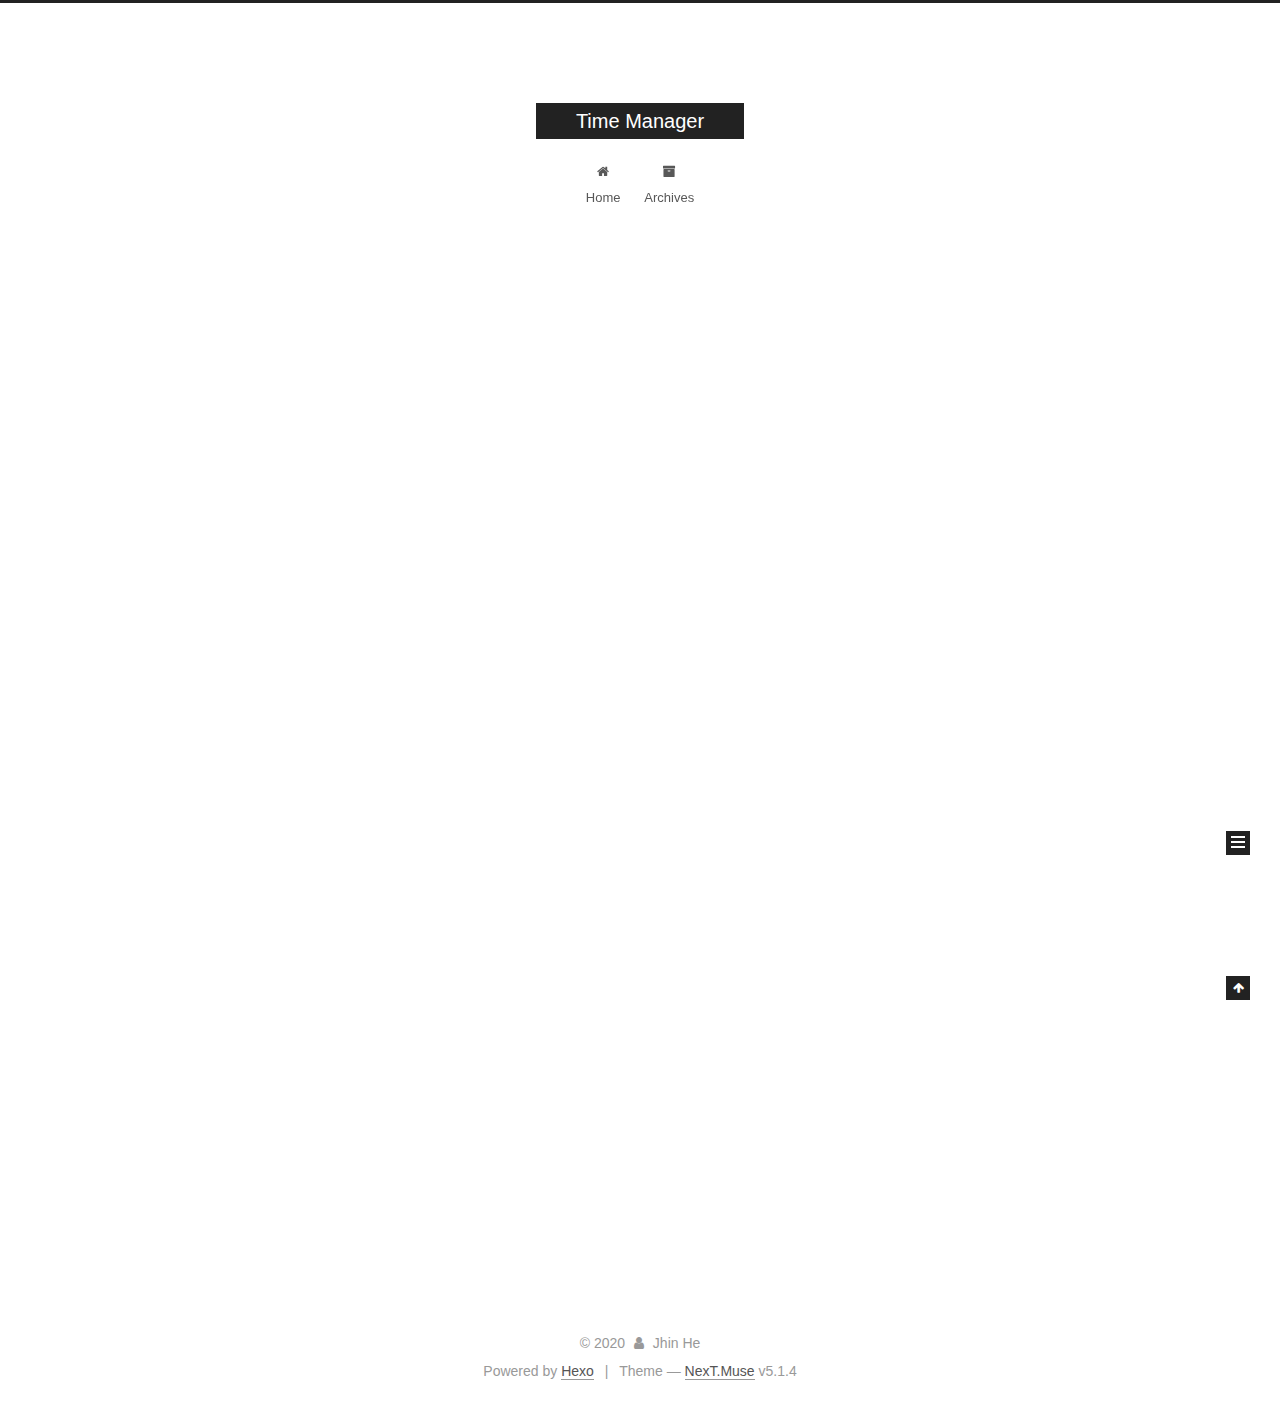
==== commit 64fb457c: "Site updated: 2020-05-30 10:39:38" ====
--- a/index.html
+++ b/index.html
@@ -1,196 +1,620 @@
 <!DOCTYPE html>
-<html>
+
+
+
+  
+
+
+<html class="theme-next muse use-motion" lang="zh-CH">
 <head>
-  <meta charset="utf-8">
-  
-
-  
-  <title>Time Manager</title>
-  <meta name="viewport" content="width=device-width, initial-scale=1, maximum-scale=1">
-  <meta property="og:type" content="website">
+  <meta charset="UTF-8"/>
+<meta http-equiv="X-UA-Compatible" content="IE=edge" />
+<meta name="viewport" content="width=device-width, initial-scale=1, maximum-scale=1"/>
+<meta name="theme-color" content="#222">
+
+
+
+
+
+
+
+
+
+<meta http-equiv="Cache-Control" content="no-transform" />
+<meta http-equiv="Cache-Control" content="no-siteapp" />
+
+
+
+
+
+
+
+
+
+
+
+
+
+
+
+
+  
+  
+  <link href="/lib/fancybox/source/jquery.fancybox.css?v=2.1.5" rel="stylesheet" type="text/css" />
+
+
+
+
+
+
+
+<link href="/lib/font-awesome/css/font-awesome.min.css?v=4.6.2" rel="stylesheet" type="text/css" />
+
+<link href="/css/main.css?v=5.1.4" rel="stylesheet" type="text/css" />
+
+
+  <link rel="apple-touch-icon" sizes="180x180" href="/images/apple-touch-icon-next.png?v=5.1.4">
+
+
+  <link rel="icon" type="image/png" sizes="32x32" href="/images/favicon-32x32-next.png?v=5.1.4">
+
+
+  <link rel="icon" type="image/png" sizes="16x16" href="/images/favicon-16x16-next.png?v=5.1.4">
+
+
+  <link rel="mask-icon" href="/images/logo.svg?v=5.1.4" color="#222">
+
+
+
+
+
+  <meta name="keywords" content="Hexo, NexT" />
+
+
+
+
+
+
+
+
+
+
+<meta property="og:type" content="website">
 <meta property="og:title" content="Time Manager">
 <meta property="og:url" content="http://yoursite.com/index.html">
 <meta property="og:site_name" content="Time Manager">
 <meta property="og:locale" content="zh_CH">
 <meta property="article:author" content="Jhin He">
 <meta name="twitter:card" content="summary">
-  
-    <link rel="alternate" href="/atom.xml" title="Time Manager" type="application/atom+xml">
-  
-  
-    <link rel="icon" href="/favicon.png">
-  
-  
-    <link href="//fonts.googleapis.com/css?family=Source+Code+Pro" rel="stylesheet" type="text/css">
-  
-  
-<link rel="stylesheet" href="/css/style.css">
+
+
+
+<script type="text/javascript" id="hexo.configurations">
+  var NexT = window.NexT || {};
+  var CONFIG = {
+    root: '/',
+    scheme: 'Muse',
+    version: '5.1.4',
+    sidebar: {"position":"left","display":"post","offset":12,"b2t":false,"scrollpercent":false,"onmobile":false},
+    fancybox: true,
+    tabs: true,
+    motion: {"enable":true,"async":false,"transition":{"post_block":"fadeIn","post_header":"slideDownIn","post_body":"slideDownIn","coll_header":"slideLeftIn","sidebar":"slideUpIn"}},
+    duoshuo: {
+      userId: '0',
+      author: 'Author'
+    },
+    algolia: {
+      applicationID: '',
+      apiKey: '',
+      indexName: '',
+      hits: {"per_page":10},
+      labels: {"input_placeholder":"Search for Posts","hits_empty":"We didn't find any results for the search: ${query}","hits_stats":"${hits} results found in ${time} ms"}
+    }
+  };
+</script>
+
+
+
+  <link rel="canonical" href="http://yoursite.com/"/>
+
+
+
+
+
+  <title>Time Manager</title>
+  
+
+
+
+
+
+
+
 
 <meta name="generator" content="Hexo 4.2.1"></head>
 
-<body>
-  <div id="container">
-    <div id="wrap">
-      <header id="header">
-  <div id="banner"></div>
-  <div id="header-outer" class="outer">
-    <div id="header-title" class="inner">
-      <h1 id="logo-wrap">
-        <a href="/" id="logo">Time Manager</a>
-      </h1>
-      
+<body itemscope itemtype="http://schema.org/WebPage" lang="zh-CH">
+
+  
+  
+    
+  
+
+  <div class="container sidebar-position-left 
+  page-home">
+    <div class="headband"></div>
+
+    <header id="header" class="header" itemscope itemtype="http://schema.org/WPHeader">
+      <div class="header-inner"><div class="site-brand-wrapper">
+  <div class="site-meta ">
+    
+
+    <div class="custom-logo-site-title">
+      <a href="/"  class="brand" rel="start">
+        <span class="logo-line-before"><i></i></span>
+        <span class="site-title">Time Manager</span>
+        <span class="logo-line-after"><i></i></span>
+      </a>
     </div>
-    <div id="header-inner" class="inner">
-      <nav id="main-nav">
-        <a id="main-nav-toggle" class="nav-icon"></a>
-        
-          <a class="main-nav-link" href="/">Home</a>
-        
-          <a class="main-nav-link" href="/archives">Archives</a>
-        
-      </nav>
-      <nav id="sub-nav">
-        
-          <a id="nav-rss-link" class="nav-icon" href="/atom.xml" title="RSS Feed"></a>
-        
-        <a id="nav-search-btn" class="nav-icon" title="Search"></a>
-      </nav>
-      <div id="search-form-wrap">
-        <form action="//google.com/search" method="get" accept-charset="UTF-8" class="search-form"><input type="search" name="q" class="search-form-input" placeholder="Search"><button type="submit" class="search-form-submit">&#xF002;</button><input type="hidden" name="sitesearch" value="http://yoursite.com"></form>
-      </div>
+      
+        <p class="site-subtitle"></p>
+      
+  </div>
+
+  <div class="site-nav-toggle">
+    <button>
+      <span class="btn-bar"></span>
+      <span class="btn-bar"></span>
+      <span class="btn-bar"></span>
+    </button>
+  </div>
+</div>
+
+<nav class="site-nav">
+  
+
+  
+    <ul id="menu" class="menu">
+      
+        
+        <li class="menu-item menu-item-home">
+          <a href="/%20" rel="section">
+            
+              <i class="menu-item-icon fa fa-fw fa-home"></i> <br />
+            
+            Home
+          </a>
+        </li>
+      
+        
+        <li class="menu-item menu-item-archives">
+          <a href="/archives/%20" rel="section">
+            
+              <i class="menu-item-icon fa fa-fw fa-archive"></i> <br />
+            
+            Archives
+          </a>
+        </li>
+      
+
+      
+    </ul>
+  
+
+  
+</nav>
+
+
+
+ </div>
+    </header>
+
+    <main id="main" class="main">
+      <div class="main-inner">
+        <div class="content-wrap">
+          <div id="content" class="content">
+            
+  <section id="posts" class="posts-expand">
+    
+      
+
+  
+
+  
+  
+  
+
+  <article class="post post-type-normal" itemscope itemtype="http://schema.org/Article">
+  
+  
+  
+  <div class="post-block">
+    <link itemprop="mainEntityOfPage" href="http://yoursite.com/2020/05/29/hello-world/">
+
+    <span hidden itemprop="author" itemscope itemtype="http://schema.org/Person">
+      <meta itemprop="name" content="Jhin He">
+      <meta itemprop="description" content="">
+      <meta itemprop="image" content="/images/avatar.gif">
+    </span>
+
+    <span hidden itemprop="publisher" itemscope itemtype="http://schema.org/Organization">
+      <meta itemprop="name" content="Time Manager">
+    </span>
+
+    
+      <header class="post-header">
+
+        
+        
+          <h1 class="post-title" itemprop="name headline">
+                
+                <a class="post-title-link" href="/2020/05/29/hello-world/" itemprop="url">Hello World</a></h1>
+        
+
+        <div class="post-meta">
+          <span class="post-time">
+            
+              <span class="post-meta-item-icon">
+                <i class="fa fa-calendar-o"></i>
+              </span>
+              
+                <span class="post-meta-item-text">Posted on</span>
+              
+              <time title="Post created" itemprop="dateCreated datePublished" datetime="2020-05-29T17:20:36+08:00">
+                2020-05-29
+              </time>
+            
+
+            
+
+            
+          </span>
+
+          
+
+          
+            
+          
+
+          
+          
+
+          
+
+          
+
+          
+
+        </div>
+      </header>
+    
+
+    
+    
+    
+    <div class="post-body" itemprop="articleBody">
+
+      
+      
+
+      
+        
+          
+            <p>Welcome to <a href="https://hexo.io/" target="_blank" rel="noopener">Hexo</a>! This is your very first post. Check <a href="https://hexo.io/docs/" target="_blank" rel="noopener">documentation</a> for more info. If you get any problems when using Hexo, you can find the answer in <a href="https://hexo.io/docs/troubleshooting.html" target="_blank" rel="noopener">troubleshooting</a> or you can ask me on <a href="https://github.com/hexojs/hexo/issues" target="_blank" rel="noopener">GitHub</a>.</p>
+<h2 id="Quick-Start"><a href="#Quick-Start" class="headerlink" title="Quick Start"></a>Quick Start</h2><h3 id="Create-a-new-post"><a href="#Create-a-new-post" class="headerlink" title="Create a new post"></a>Create a new post</h3><figure class="highlight bash"><table><tr><td class="gutter"><pre><span class="line">1</span><br></pre></td><td class="code"><pre><span class="line">$ hexo new <span class="string">"My New Post"</span></span><br></pre></td></tr></table></figure>
+
+<p>More info: <a href="https://hexo.io/docs/writing.html" target="_blank" rel="noopener">Writing</a></p>
+<h3 id="Run-server"><a href="#Run-server" class="headerlink" title="Run server"></a>Run server</h3><figure class="highlight bash"><table><tr><td class="gutter"><pre><span class="line">1</span><br></pre></td><td class="code"><pre><span class="line">$ hexo server</span><br></pre></td></tr></table></figure>
+
+<p>More info: <a href="https://hexo.io/docs/server.html" target="_blank" rel="noopener">Server</a></p>
+<h3 id="Generate-static-files"><a href="#Generate-static-files" class="headerlink" title="Generate static files"></a>Generate static files</h3><figure class="highlight bash"><table><tr><td class="gutter"><pre><span class="line">1</span><br></pre></td><td class="code"><pre><span class="line">$ hexo generate</span><br></pre></td></tr></table></figure>
+
+<p>More info: <a href="https://hexo.io/docs/generating.html" target="_blank" rel="noopener">Generating</a></p>
+<h3 id="Deploy-to-remote-sites"><a href="#Deploy-to-remote-sites" class="headerlink" title="Deploy to remote sites"></a>Deploy to remote sites</h3><figure class="highlight bash"><table><tr><td class="gutter"><pre><span class="line">1</span><br></pre></td><td class="code"><pre><span class="line">$ hexo deploy</span><br></pre></td></tr></table></figure>
+
+<p>More info: <a href="https://hexo.io/docs/one-command-deployment.html" target="_blank" rel="noopener">Deployment</a></p>
+
+          
+        
+      
+    </div>
+    
+    
+    
+
+    
+
+    
+
+    
+
+    <footer class="post-footer">
+      
+
+      
+
+      
+
+      
+      
+        <div class="post-eof"></div>
+      
+    </footer>
+  </div>
+  
+  
+  
+  </article>
+
+
+    
+  </section>
+
+  
+
+
+          </div>
+          
+
+
+          
+
+        </div>
+        
+          
+  
+  <div class="sidebar-toggle">
+    <div class="sidebar-toggle-line-wrap">
+      <span class="sidebar-toggle-line sidebar-toggle-line-first"></span>
+      <span class="sidebar-toggle-line sidebar-toggle-line-middle"></span>
+      <span class="sidebar-toggle-line sidebar-toggle-line-last"></span>
     </div>
   </div>
-</header>
-      <div class="outer">
-        <section id="main">
-  
-    <article id="post-hello-world" class="article article-type-post" itemscope itemprop="blogPost">
-  <div class="article-meta">
-    <a href="/2020/05/29/hello-world/" class="article-date">
-  <time datetime="2020-05-29T09:20:36.728Z" itemprop="datePublished">2020-05-29</time>
-</a>
-    
+
+  <aside id="sidebar" class="sidebar">
+    
+    <div class="sidebar-inner">
+
+      
+
+      
+
+      <section class="site-overview-wrap sidebar-panel sidebar-panel-active">
+        <div class="site-overview">
+          <div class="site-author motion-element" itemprop="author" itemscope itemtype="http://schema.org/Person">
+            
+              <p class="site-author-name" itemprop="name">Jhin He</p>
+              <p class="site-description motion-element" itemprop="description"></p>
+          </div>
+
+          <nav class="site-state motion-element">
+
+            
+              <div class="site-state-item site-state-posts">
+              
+                <a href="/archives/%20%7C%7C%20archive">
+              
+                  <span class="site-state-item-count">1</span>
+                  <span class="site-state-item-name">posts</span>
+                </a>
+              </div>
+            
+
+            
+
+            
+
+          </nav>
+
+          
+
+          
+
+          
+          
+
+          
+          
+
+          
+
+        </div>
+      </section>
+
+      
+
+      
+
+    </div>
+  </aside>
+
+
+        
+      </div>
+    </main>
+
+    <footer id="footer" class="footer">
+      <div class="footer-inner">
+        <div class="copyright">&copy; <span itemprop="copyrightYear">2020</span>
+  <span class="with-love">
+    <i class="fa fa-user"></i>
+  </span>
+  <span class="author" itemprop="copyrightHolder">Jhin He</span>
+
+  
+</div>
+
+
+  <div class="powered-by">Powered by <a class="theme-link" target="_blank" href="https://hexo.io">Hexo</a></div>
+
+
+
+  <span class="post-meta-divider">|</span>
+
+
+
+  <div class="theme-info">Theme &mdash; <a class="theme-link" target="_blank" href="https://github.com/iissnan/hexo-theme-next">NexT.Muse</a> v5.1.4</div>
+
+
+
+
+        
+
+
+
+
+
+
+
+        
+      </div>
+    </footer>
+
+    
+      <div class="back-to-top">
+        <i class="fa fa-arrow-up"></i>
+        
+      </div>
+    
+
+    
+
   </div>
-  <div class="article-inner">
-    
-    
-      <header class="article-header">
-        
-  
-    <h1 itemprop="name">
-      <a class="article-title" href="/2020/05/29/hello-world/">Hello World</a>
-    </h1>
-  
-
-      </header>
-    
-    <div class="article-entry" itemprop="articleBody">
-      
-        <p>Welcome to <a href="https://hexo.io/" target="_blank" rel="noopener">Hexo</a>! This is your very first post. Check <a href="https://hexo.io/docs/" target="_blank" rel="noopener">documentation</a> for more info. If you get any problems when using Hexo, you can find the answer in <a href="https://hexo.io/docs/troubleshooting.html" target="_blank" rel="noopener">troubleshooting</a> or you can ask me on <a href="https://github.com/hexojs/hexo/issues" target="_blank" rel="noopener">GitHub</a>.</p>
-<h2 id="Quick-Start"><a href="#Quick-Start" class="headerlink" title="Quick Start"></a>Quick Start</h2><h3 id="Create-a-new-post"><a href="#Create-a-new-post" class="headerlink" title="Create a new post"></a>Create a new post</h3><figure class="highlight bash"><table><tr><td class="gutter"><pre><span class="line">1</span><br></pre></td><td class="code"><pre><span class="line">$ hexo new <span class="string">"My New Post"</span></span><br></pre></td></tr></table></figure>
-
-<p>More info: <a href="https://hexo.io/docs/writing.html" target="_blank" rel="noopener">Writing</a></p>
-<h3 id="Run-server"><a href="#Run-server" class="headerlink" title="Run server"></a>Run server</h3><figure class="highlight bash"><table><tr><td class="gutter"><pre><span class="line">1</span><br></pre></td><td class="code"><pre><span class="line">$ hexo server</span><br></pre></td></tr></table></figure>
-
-<p>More info: <a href="https://hexo.io/docs/server.html" target="_blank" rel="noopener">Server</a></p>
-<h3 id="Generate-static-files"><a href="#Generate-static-files" class="headerlink" title="Generate static files"></a>Generate static files</h3><figure class="highlight bash"><table><tr><td class="gutter"><pre><span class="line">1</span><br></pre></td><td class="code"><pre><span class="line">$ hexo generate</span><br></pre></td></tr></table></figure>
-
-<p>More info: <a href="https://hexo.io/docs/generating.html" target="_blank" rel="noopener">Generating</a></p>
-<h3 id="Deploy-to-remote-sites"><a href="#Deploy-to-remote-sites" class="headerlink" title="Deploy to remote sites"></a>Deploy to remote sites</h3><figure class="highlight bash"><table><tr><td class="gutter"><pre><span class="line">1</span><br></pre></td><td class="code"><pre><span class="line">$ hexo deploy</span><br></pre></td></tr></table></figure>
-
-<p>More info: <a href="https://hexo.io/docs/one-command-deployment.html" target="_blank" rel="noopener">Deployment</a></p>
-
-      
-    </div>
-    <footer class="article-footer">
-      <a data-url="http://yoursite.com/2020/05/29/hello-world/" data-id="ckat0l1640000ewt46m5g3zd6" class="article-share-link">Share</a>
-      
-      
-    </footer>
-  </div>
-  
-</article>
-
-
-  
-
-
-</section>
-        
-          <aside id="sidebar">
-  
-    
-
-  
-    
-
-  
-    
-  
-    
-  <div class="widget-wrap">
-    <h3 class="widget-title">Archives</h3>
-    <div class="widget">
-      <ul class="archive-list"><li class="archive-list-item"><a class="archive-list-link" href="/archives/2020/05/">May 2020</a></li></ul>
-    </div>
-  </div>
-
-
-  
-    
-  <div class="widget-wrap">
-    <h3 class="widget-title">Recent Posts</h3>
-    <div class="widget">
-      <ul>
-        
-          <li>
-            <a href="/2020/05/29/hello-world/">Hello World</a>
-          </li>
-        
-      </ul>
-    </div>
-  </div>
-
-  
-</aside>
-        
-      </div>
-      <footer id="footer">
-  
-  <div class="outer">
-    <div id="footer-info" class="inner">
-      &copy; 2020 Jhin He<br>
-      Powered by <a href="http://hexo.io/" target="_blank">Hexo</a>
-    </div>
-  </div>
-</footer>
-    </div>
-    <nav id="mobile-nav">
-  
-    <a href="/" class="mobile-nav-link">Home</a>
-  
-    <a href="/archives" class="mobile-nav-link">Archives</a>
-  
-</nav>
-    
-
-<script src="//ajax.googleapis.com/ajax/libs/jquery/2.0.3/jquery.min.js"></script>
-
-
-  
-<link rel="stylesheet" href="/fancybox/jquery.fancybox.css">
-
-  
-<script src="/fancybox/jquery.fancybox.pack.js"></script>
-
-
-
-
-<script src="/js/script.js"></script>
-
-
-
-
-  </div>
+
+  
+
+<script type="text/javascript">
+  if (Object.prototype.toString.call(window.Promise) !== '[object Function]') {
+    window.Promise = null;
+  }
+</script>
+
+
+
+
+
+
+
+
+
+  
+
+
+
+
+
+
+
+
+
+
+
+
+  
+  
+    <script type="text/javascript" src="/lib/jquery/index.js?v=2.1.3"></script>
+  
+
+  
+  
+    <script type="text/javascript" src="/lib/fastclick/lib/fastclick.min.js?v=1.0.6"></script>
+  
+
+  
+  
+    <script type="text/javascript" src="/lib/jquery_lazyload/jquery.lazyload.js?v=1.9.7"></script>
+  
+
+  
+  
+    <script type="text/javascript" src="/lib/velocity/velocity.min.js?v=1.2.1"></script>
+  
+
+  
+  
+    <script type="text/javascript" src="/lib/velocity/velocity.ui.min.js?v=1.2.1"></script>
+  
+
+  
+  
+    <script type="text/javascript" src="/lib/fancybox/source/jquery.fancybox.pack.js?v=2.1.5"></script>
+  
+
+
+  
+
+
+  <script type="text/javascript" src="/js/src/utils.js?v=5.1.4"></script>
+
+  <script type="text/javascript" src="/js/src/motion.js?v=5.1.4"></script>
+
+
+
+  
+  
+
+  
+
+  
+
+
+  <script type="text/javascript" src="/js/src/bootstrap.js?v=5.1.4"></script>
+
+
+
+  
+
+
+  
+
+
+
+
+	
+
+
+
+
+
+  
+
+
+
+
+
+  
+
+
+
+
+
+
+
+
+
+
+
+
+  
+
+
+
+
+
+  
+
+  
+
+  
+
+  
+  
+
+  
+
+  
+
+  
+
 </body>
-</html>+</html>
--- a/css/main.css
+++ b/css/main.css
@@ -0,0 +1,2662 @@
+/* normalize.css v3.0.2 | MIT License | git.io/normalize */
+html {
+  font-family: sans-serif; /* 1 */
+  -ms-text-size-adjust: 100%; /* 2 */
+  -webkit-text-size-adjust: 100%; /* 2 */
+}
+body {
+  margin: 0;
+}
+article,
+aside,
+details,
+figcaption,
+figure,
+footer,
+header,
+hgroup,
+main,
+menu,
+nav,
+section,
+summary {
+  display: block;
+}
+audio,
+canvas,
+progress,
+video {
+  display: inline-block; /* 1 */
+  vertical-align: baseline; /* 2 */
+}
+audio:not([controls]) {
+  display: none;
+  height: 0;
+}
+[hidden],
+template {
+  display: none;
+}
+a {
+  background-color: transparent;
+}
+a:active,
+a:hover {
+  outline: 0;
+}
+abbr[title] {
+  border-bottom: 1px dotted;
+}
+b,
+strong {
+  font-weight: bold;
+}
+dfn {
+  font-style: italic;
+}
+h1 {
+  font-size: 2em;
+  margin: 0.67em 0;
+}
+mark {
+  background: #ff0;
+  color: #000;
+}
+small {
+  font-size: 80%;
+}
+sub,
+sup {
+  font-size: 75%;
+  line-height: 0;
+  position: relative;
+  vertical-align: baseline;
+}
+sup {
+  top: -0.5em;
+}
+sub {
+  bottom: -0.25em;
+}
+img {
+  border: 0;
+}
+svg:not(:root) {
+  overflow: hidden;
+}
+figure {
+  margin: 1em 40px;
+}
+hr {
+  -moz-box-sizing: content-box;
+  box-sizing: content-box;
+  height: 0;
+}
+pre {
+  overflow: auto;
+}
+code,
+kbd,
+pre,
+samp {
+  font-family: monospace, monospace;
+  font-size: 1em;
+}
+button,
+input,
+optgroup,
+select,
+textarea {
+  color: inherit; /* 1 */
+  font: inherit; /* 2 */
+  margin: 0; /* 3 */
+}
+button {
+  overflow: visible;
+}
+button,
+select {
+  text-transform: none;
+}
+button,
+html input[type="button"],
+input[type="reset"],
+input[type="submit"] {
+  -webkit-appearance: button; /* 2 */
+  cursor: pointer; /* 3 */
+}
+button[disabled],
+html input[disabled] {
+  cursor: default;
+}
+button::-moz-focus-inner,
+input::-moz-focus-inner {
+  border: 0;
+  padding: 0;
+}
+input {
+  line-height: normal;
+}
+input[type="checkbox"],
+input[type="radio"] {
+  box-sizing: border-box; /* 1 */
+  padding: 0; /* 2 */
+}
+input[type="number"]::-webkit-inner-spin-button,
+input[type="number"]::-webkit-outer-spin-button {
+  height: auto;
+}
+input[type="search"] {
+  -webkit-appearance: textfield; /* 1 */
+  -moz-box-sizing: content-box;
+  -webkit-box-sizing: content-box; /* 2 */
+  box-sizing: content-box;
+}
+input[type="search"]::-webkit-search-cancel-button,
+input[type="search"]::-webkit-search-decoration {
+  -webkit-appearance: none;
+}
+fieldset {
+  border: 1px solid #c0c0c0;
+  margin: 0 2px;
+  padding: 0.35em 0.625em 0.75em;
+}
+legend {
+  border: 0; /* 1 */
+  padding: 0; /* 2 */
+}
+textarea {
+  overflow: auto;
+}
+optgroup {
+  font-weight: bold;
+}
+table {
+  border-collapse: collapse;
+  border-spacing: 0;
+}
+td,
+th {
+  padding: 0;
+}
+::selection {
+  background: #262a30;
+  color: #fff;
+}
+body {
+  position: relative;
+  font-family: 'Lato', "PingFang SC", "Microsoft YaHei", sans-serif;
+  font-size: 14px;
+  line-height: 2;
+  color: #555;
+  background: #fff;
+}
+@media (max-width: 767px) {
+  body {
+    padding-right: 0 !important;
+  }
+}
+@media (min-width: 768px) and (max-width: 991px) {
+  body {
+    padding-right: 0 !important;
+  }
+}
+@media (min-width: 1600px) {
+  body {
+    font-size: 16px;
+  }
+}
+h1,
+h2,
+h3,
+h4,
+h5,
+h6 {
+  margin: 0;
+  padding: 0;
+  font-weight: bold;
+  line-height: 1.5;
+  font-family: 'Lato', "PingFang SC", "Microsoft YaHei", sans-serif;
+}
+h2,
+h3,
+h4,
+h5,
+h6 {
+  margin: 20px 0 15px;
+}
+h1 {
+  font-size: 22px;
+}
+@media (max-width: 767px) {
+  h1 {
+    font-size: 18px;
+  }
+}
+h2 {
+  font-size: 20px;
+}
+@media (max-width: 767px) {
+  h2 {
+    font-size: 16px;
+  }
+}
+h3 {
+  font-size: 18px;
+}
+@media (max-width: 767px) {
+  h3 {
+    font-size: 14px;
+  }
+}
+h4 {
+  font-size: 16px;
+}
+@media (max-width: 767px) {
+  h4 {
+    font-size: 12px;
+  }
+}
+h5 {
+  font-size: 14px;
+}
+@media (max-width: 767px) {
+  h5 {
+    font-size: 10px;
+  }
+}
+h6 {
+  font-size: 12px;
+}
+@media (max-width: 767px) {
+  h6 {
+    font-size: 8px;
+  }
+}
+p {
+  margin: 0 0 20px 0;
+}
+a {
+  color: #555;
+  text-decoration: none;
+  outline: none;
+  border-bottom: 1px solid #999;
+  word-wrap: break-word;
+}
+a:hover {
+  color: #222;
+  border-bottom-color: #222;
+}
+blockquote {
+  margin: 0;
+  padding: 0;
+}
+img {
+  display: block;
+  margin: auto;
+  max-width: 100%;
+  height: auto;
+}
+hr {
+  margin: 40px 0;
+  height: 3px;
+  border: none;
+  background-color: #ddd;
+  background-image: repeating-linear-gradient(-45deg, #fff, #fff 4px, transparent 4px, transparent 8px);
+}
+blockquote {
+  padding: 0 15px;
+  color: #666;
+  border-left: 4px solid #ddd;
+}
+blockquote cite::before {
+  content: "-";
+  padding: 0 5px;
+}
+dt {
+  font-weight: 700;
+}
+dd {
+  margin: 0;
+  padding: 0;
+}
+kbd {
+  border: 1px solid #ccc;
+  border-radius: 0.2em;
+  box-shadow: 0.1em 0.1em 0.2em rgba(0,0,0,0.1);
+  background-color: #f9f9f9;
+  font-family: inherit;
+  background-image: -webkit-linear-gradient(top, #eee, #fff, #eee);
+  padding: 0.1em 0.3em;
+  white-space: nowrap;
+}
+.text-left {
+  text-align: left;
+}
+.text-center {
+  text-align: center;
+}
+.text-right {
+  text-align: right;
+}
+.text-justify {
+  text-align: justify;
+}
+.text-nowrap {
+  white-space: nowrap;
+}
+.text-lowercase {
+  text-transform: lowercase;
+}
+.text-uppercase {
+  text-transform: uppercase;
+}
+.text-capitalize {
+  text-transform: capitalize;
+}
+.center-block {
+  display: block;
+  margin-left: auto;
+  margin-right: auto;
+}
+.clearfix:before,
+.clearfix:after {
+  content: " ";
+  display: table;
+}
+.clearfix:after {
+  clear: both;
+}
+.pullquote {
+  width: 45%;
+}
+.pullquote.left {
+  float: left;
+  margin-left: 5px;
+  margin-right: 10px;
+}
+.pullquote.right {
+  float: right;
+  margin-left: 10px;
+  margin-right: 5px;
+}
+.affix.affix.affix {
+  position: fixed;
+}
+.translation {
+  margin-top: -20px;
+  font-size: 14px;
+  color: #999;
+}
+.scrollbar-measure {
+  width: 100px;
+  height: 100px;
+  overflow: scroll;
+  position: absolute;
+  top: -9999px;
+}
+.use-motion .motion-element {
+  opacity: 0;
+}
+table {
+  margin: 20px 0;
+  width: 100%;
+  border-collapse: collapse;
+  border-spacing: 0;
+  border: 1px solid #ddd;
+  font-size: 14px;
+  table-layout: fixed;
+  word-wrap: break-all;
+}
+table>tbody>tr:nth-of-type(odd) {
+  background-color: #f9f9f9;
+}
+table>tbody>tr:hover {
+  background-color: #f5f5f5;
+}
+caption,
+th,
+td {
+  padding: 8px;
+  text-align: left;
+  vertical-align: middle;
+  font-weight: normal;
+}
+th,
+td {
+  border-bottom: 3px solid #ddd;
+  border-right: 1px solid #eee;
+}
+th {
+  padding-bottom: 10px;
+  font-weight: 700;
+}
+td {
+  border-bottom-width: 1px;
+}
+html,
+body {
+  height: 100%;
+}
+.container {
+  position: relative;
+  min-height: 100%;
+}
+.header-inner {
+  margin: 0 auto;
+  padding: 100px 0 70px;
+  width: 700px;
+}
+@media (min-width: 1600px) {
+  .container .header-inner {
+    width: 900px;
+  }
+}
+.main {
+  padding-bottom: 150px;
+}
+.main-inner {
+  margin: 0 auto;
+  width: 700px;
+}
+@media (min-width: 1600px) {
+  .container .main-inner {
+    width: 900px;
+  }
+}
+.footer {
+  position: absolute;
+  left: 0;
+  bottom: 0;
+  width: 100%;
+  min-height: 50px;
+}
+.footer-inner {
+  box-sizing: border-box;
+  margin: 20px auto;
+  width: 700px;
+}
+@media (min-width: 1600px) {
+  .container .footer-inner {
+    width: 900px;
+  }
+}
+pre,
+.highlight {
+  overflow: auto;
+  margin: 20px 0;
+  padding: 0;
+  font-size: 13px;
+  color: #4d4d4c;
+  background: #f7f7f7;
+  line-height: 1.6;
+}
+pre,
+code {
+  font-family: consolas, Menlo, "PingFang SC", "Microsoft YaHei", monospace;
+}
+code {
+  padding: 2px 4px;
+  word-wrap: break-word;
+  color: #555;
+  background: #eee;
+  border-radius: 3px;
+  font-size: 13px;
+}
+pre {
+  padding: 10px;
+}
+pre code {
+  padding: 0;
+  color: #4d4d4c;
+  background: none;
+  text-shadow: none;
+}
+.highlight {
+  border-radius: 1px;
+}
+.highlight pre {
+  border: none;
+  margin: 0;
+  padding: 10px 0;
+}
+.highlight table {
+  margin: 0;
+  width: auto;
+  border: none;
+}
+.highlight td {
+  border: none;
+  padding: 0;
+}
+.highlight figcaption {
+  font-size: 1em;
+  color: #4d4d4c;
+  line-height: 1em;
+  margin-bottom: 1em;
+}
+.highlight figcaption:before,
+.highlight figcaption:after {
+  content: " ";
+  display: table;
+}
+.highlight figcaption:after {
+  clear: both;
+}
+.highlight figcaption a {
+  float: right;
+  color: #4d4d4c;
+}
+.highlight figcaption a:hover {
+  border-bottom-color: #4d4d4c;
+}
+.highlight .gutter pre {
+  padding-left: 10px;
+  padding-right: 10px;
+  color: #869194;
+  text-align: right;
+  background-color: #eff2f3;
+}
+.highlight .code pre {
+  width: 100%;
+  padding-left: 10px;
+  padding-right: 10px;
+  background-color: #f7f7f7;
+}
+.highlight .line {
+  height: 20px;
+}
+.gutter {
+  -webkit-user-select: none;
+  -moz-user-select: none;
+  -ms-user-select: none;
+  user-select: none;
+}
+.gist table {
+  width: auto;
+}
+.gist table td {
+  border: none;
+}
+pre .deletion {
+  background: #fdd;
+}
+pre .addition {
+  background: #dfd;
+}
+pre .meta {
+  color: #8959a8;
+}
+pre .comment {
+  color: #8e908c;
+}
+pre .variable,
+pre .attribute,
+pre .tag,
+pre .regexp,
+pre .ruby .constant,
+pre .xml .tag .title,
+pre .xml .pi,
+pre .xml .doctype,
+pre .html .doctype,
+pre .css .id,
+pre .css .class,
+pre .css .pseudo {
+  color: #c82829;
+}
+pre .number,
+pre .preprocessor,
+pre .built_in,
+pre .literal,
+pre .params,
+pre .constant,
+pre .command {
+  color: #f5871f;
+}
+pre .ruby .class .title,
+pre .css .rules .attribute,
+pre .string,
+pre .value,
+pre .inheritance,
+pre .header,
+pre .ruby .symbol,
+pre .xml .cdata,
+pre .special,
+pre .number,
+pre .formula {
+  color: #718c00;
+}
+pre .title,
+pre .css .hexcolor {
+  color: #3e999f;
+}
+pre .function,
+pre .python .decorator,
+pre .python .title,
+pre .ruby .function .title,
+pre .ruby .title .keyword,
+pre .perl .sub,
+pre .javascript .title,
+pre .coffeescript .title {
+  color: #4271ae;
+}
+pre .keyword,
+pre .javascript .function {
+  color: #8959a8;
+}
+.full-image.full-image.full-image.full-image {
+  border: none;
+  max-width: 100%;
+  width: auto;
+  margin: 20px auto 25px;
+}
+@media (min-width: 992px) {
+  .full-image.full-image.full-image.full-image {
+    max-width: none;
+    width: 110%;
+    margin: 25px -5%;
+  }
+}
+.blockquote-center,
+.page-home .post-type-quote blockquote,
+.page-post-detail .post-type-quote blockquote {
+  position: relative;
+  margin: 40px 0;
+  padding: 0;
+  border-left: none;
+  text-align: center;
+}
+.blockquote-center::before,
+.page-home .post-type-quote blockquote::before,
+.page-post-detail .post-type-quote blockquote::before,
+.blockquote-center::after,
+.page-home .post-type-quote blockquote::after,
+.page-post-detail .post-type-quote blockquote::after {
+  position: absolute;
+  content: ' ';
+  display: block;
+  width: 100%;
+  height: 24px;
+  opacity: 0.2;
+  background-repeat: no-repeat;
+  background-position: 0 -6px;
+  background-size: 22px 22px;
+}
+.blockquote-center::before,
+.page-home .post-type-quote blockquote::before,
+.page-post-detail .post-type-quote blockquote::before {
+  top: -20px;
+  background-image: url("../images/quote-l.svg");
+  border-top: 1px solid #ccc;
+}
+.blockquote-center::after,
+.page-home .post-type-quote blockquote::after,
+.page-post-detail .post-type-quote blockquote::after {
+  bottom: -20px;
+  background-image: url("../images/quote-r.svg");
+  border-bottom: 1px solid #ccc;
+  background-position: 100% 8px;
+}
+.blockquote-center p,
+.page-home .post-type-quote blockquote p,
+.page-post-detail .post-type-quote blockquote p,
+.blockquote-center div,
+.page-home .post-type-quote blockquote div,
+.page-post-detail .post-type-quote blockquote div {
+  text-align: center;
+}
+.post .post-body .group-picture img {
+  box-sizing: border-box;
+  padding: 0 3px;
+  border: none;
+}
+.post .group-picture-row {
+  overflow: hidden;
+  margin-top: 6px;
+}
+.post .group-picture-row:first-child {
+  margin-top: 0;
+}
+.post .group-picture-column {
+  float: left;
+}
+.page-post-detail .post-body .group-picture-column {
+  float: none;
+  margin-top: 10px;
+  width: auto !important;
+}
+.page-post-detail .post-body .group-picture-column img {
+  margin: 0 auto;
+}
+.page-archive .group-picture-container {
+  overflow: hidden;
+}
+.page-archive .group-picture-row {
+  float: left;
+}
+.page-archive .group-picture-row:first-child {
+  margin-top: 6px;
+}
+.page-archive .group-picture-column {
+  max-width: 150px;
+  max-height: 150px;
+}
+.post-body .note {
+  position: relative;
+  padding: 15px;
+  margin-bottom: 20px;
+  border: 1px solid #eee;
+  border-left-width: 5px;
+  border-radius: 3px;
+}
+.post-body .note h2,
+.post-body .note h3,
+.post-body .note h4,
+.post-body .note h5,
+.post-body .note h6 {
+  margin-top: 0;
+  margin-bottom: 0;
+  border-bottom: initial;
+  padding-top: 0 !important;
+}
+.post-body .note p:first-child,
+.post-body .note ul:first-child,
+.post-body .note ol:first-child,
+.post-body .note table:first-child,
+.post-body .note pre:first-child,
+.post-body .note blockquote:first-child {
+  margin-top: 0;
+}
+.post-body .note p:last-child,
+.post-body .note ul:last-child,
+.post-body .note ol:last-child,
+.post-body .note table:last-child,
+.post-body .note pre:last-child,
+.post-body .note blockquote:last-child {
+  margin-bottom: 0;
+}
+.post-body .note.default {
+  border-left-color: #777;
+}
+.post-body .note.default h2,
+.post-body .note.default h3,
+.post-body .note.default h4,
+.post-body .note.default h5,
+.post-body .note.default h6 {
+  color: #777;
+}
+.post-body .note.primary {
+  border-left-color: #6f42c1;
+}
+.post-body .note.primary h2,
+.post-body .note.primary h3,
+.post-body .note.primary h4,
+.post-body .note.primary h5,
+.post-body .note.primary h6 {
+  color: #6f42c1;
+}
+.post-body .note.info {
+  border-left-color: #428bca;
+}
+.post-body .note.info h2,
+.post-body .note.info h3,
+.post-body .note.info h4,
+.post-body .note.info h5,
+.post-body .note.info h6 {
+  color: #428bca;
+}
+.post-body .note.success {
+  border-left-color: #5cb85c;
+}
+.post-body .note.success h2,
+.post-body .note.success h3,
+.post-body .note.success h4,
+.post-body .note.success h5,
+.post-body .note.success h6 {
+  color: #5cb85c;
+}
+.post-body .note.warning {
+  border-left-color: #f0ad4e;
+}
+.post-body .note.warning h2,
+.post-body .note.warning h3,
+.post-body .note.warning h4,
+.post-body .note.warning h5,
+.post-body .note.warning h6 {
+  color: #f0ad4e;
+}
+.post-body .note.danger {
+  border-left-color: #d9534f;
+}
+.post-body .note.danger h2,
+.post-body .note.danger h3,
+.post-body .note.danger h4,
+.post-body .note.danger h5,
+.post-body .note.danger h6 {
+  color: #d9534f;
+}
+.post-body .label {
+  display: inline;
+  padding: 0 2px;
+  white-space: nowrap;
+}
+.post-body .label.default {
+  background-color: #f0f0f0;
+}
+.post-body .label.primary {
+  background-color: #efe6f7;
+}
+.post-body .label.info {
+  background-color: #e5f2f8;
+}
+.post-body .label.success {
+  background-color: #e7f4e9;
+}
+.post-body .label.warning {
+  background-color: #fcf6e1;
+}
+.post-body .label.danger {
+  background-color: #fae8eb;
+}
+.post-body .tabs {
+  position: relative;
+  display: block;
+  margin-bottom: 20px;
+  padding-top: 10px;
+}
+.post-body .tabs ul.nav-tabs {
+  margin: 0;
+  padding: 0;
+  display: flex;
+  margin-bottom: -1px;
+}
+@media (max-width: 413px) {
+  .post-body .tabs ul.nav-tabs {
+    display: block;
+    margin-bottom: 5px;
+  }
+}
+.post-body .tabs ul.nav-tabs li.tab {
+  list-style-type: none !important;
+  margin: 0 0.25em 0 0;
+  border-top: 3px solid transparent;
+  border-left: 1px solid transparent;
+  border-right: 1px solid transparent;
+}
+@media (max-width: 413px) {
+  .post-body .tabs ul.nav-tabs li.tab {
+    margin: initial;
+    border-top: 1px solid transparent;
+    border-left: 3px solid transparent;
+    border-right: 1px solid transparent;
+    border-bottom: 1px solid transparent;
+  }
+}
+.post-body .tabs ul.nav-tabs li.tab a {
+  outline: 0;
+  border-bottom: initial;
+  display: block;
+  line-height: 1.8em;
+  padding: 0.25em 0.75em;
+  transition-duration: 0.2s;
+  transition-timing-function: ease-out;
+  transition-delay: 0s;
+}
+.post-body .tabs ul.nav-tabs li.tab a i {
+  width: 1.285714285714286em;
+}
+.post-body .tabs ul.nav-tabs li.tab.active {
+  border-top: 3px solid #fc6423;
+  border-left: 1px solid #ddd;
+  border-right: 1px solid #ddd;
+  background-color: #fff;
+}
+@media (max-width: 413px) {
+  .post-body .tabs ul.nav-tabs li.tab.active {
+    border-top: 1px solid #ddd;
+    border-left: 3px solid #fc6423;
+    border-right: 1px solid #ddd;
+    border-bottom: 1px solid #ddd;
+  }
+}
+.post-body .tabs ul.nav-tabs li.tab.active a {
+  cursor: default;
+  color: #555;
+}
+.post-body .tabs .tab-content {
+  background-color: #fff;
+}
+.post-body .tabs .tab-content .tab-pane {
+  border: 1px solid #ddd;
+  padding: 20px 20px 0 20px;
+}
+.post-body .tabs .tab-content .tab-pane:not(.active) {
+  display: none !important;
+}
+.post-body .tabs .tab-content .tab-pane.active {
+  display: block !important;
+}
+.btn {
+  display: inline-block;
+  padding: 0 20px;
+  font-size: 14px;
+  color: #fff;
+  background: #222;
+  border: 2px solid #222;
+  text-decoration: none;
+  border-radius: 0;
+  transition-property: background-color;
+  transition-duration: 0.2s;
+  transition-timing-function: ease-in-out;
+  transition-delay: 0s;
+  line-height: 2;
+}
+.btn:hover {
+  border-color: #222;
+  color: #222;
+  background: #fff;
+}
+.btn +.btn {
+  margin: 0 0 8px 8px;
+}
+.btn .fa-fw {
+  width: 1.285714285714286em;
+  text-align: left;
+}
+.btn-bar {
+  display: block;
+  width: 22px;
+  height: 2px;
+  background: #555;
+  border-radius: 1px;
+}
+.btn-bar+.btn-bar {
+  margin-top: 4px;
+}
+.pagination {
+  margin: 120px 0 40px;
+  text-align: center;
+  border-top: 1px solid #eee;
+}
+.page-number-basic,
+.pagination .prev,
+.pagination .next,
+.pagination .page-number,
+.pagination .space {
+  display: inline-block;
+  position: relative;
+  top: -1px;
+  margin: 0 10px;
+  padding: 0 11px;
+}
+@media (max-width: 767px) {
+  .page-number-basic,
+  .pagination .prev,
+  .pagination .next,
+  .pagination .page-number,
+  .pagination .space {
+    margin: 0 5px;
+  }
+}
+.pagination .prev,
+.pagination .next,
+.pagination .page-number {
+  border-bottom: 0;
+  border-top: 1px solid #eee;
+  transition-property: border-color;
+  transition-duration: 0.2s;
+  transition-timing-function: ease-in-out;
+  transition-delay: 0s;
+}
+.pagination .prev:hover,
+.pagination .next:hover,
+.pagination .page-number:hover {
+  border-top-color: #222;
+}
+.pagination .space {
+  padding: 0;
+  margin: 0;
+}
+.pagination .prev {
+  margin-left: 0;
+}
+.pagination .next {
+  margin-right: 0;
+}
+.pagination .page-number.current {
+  color: #fff;
+  background: #ccc;
+  border-top-color: #ccc;
+}
+@media (max-width: 767px) {
+  .pagination {
+    border-top: none;
+  }
+  .pagination .prev,
+  .pagination .next,
+  .pagination .page-number {
+    margin-bottom: 10px;
+    border-top: 0;
+    border-bottom: 1px solid #eee;
+    padding: 0 10px;
+  }
+  .pagination .prev:hover,
+  .pagination .next:hover,
+  .pagination .page-number:hover {
+    border-bottom-color: #222;
+  }
+}
+.comments {
+  margin: 60px 20px 0;
+}
+.tag-cloud {
+  text-align: center;
+}
+.tag-cloud a {
+  display: inline-block;
+  margin: 10px;
+}
+.back-to-top {
+  box-sizing: border-box;
+  position: fixed;
+  bottom: -100px;
+  right: 30px;
+  z-index: 1050;
+  padding: 0 6px;
+  width: 24px;
+  background: #222;
+  font-size: 12px;
+  opacity: 1;
+  color: #fff;
+  cursor: pointer;
+  text-align: center;
+  -webkit-transform: translateZ(0);
+  transition-property: bottom;
+  transition-duration: 0.2s;
+  transition-timing-function: ease-in-out;
+  transition-delay: 0s;
+}
+@media (min-width: 768px) and (max-width: 991px) {
+  .back-to-top {
+    display: none !important;
+  }
+}
+@media (max-width: 767px) {
+  .back-to-top {
+    display: none !important;
+  }
+}
+.back-to-top.back-to-top-on {
+  bottom: 19px;
+}
+.header {
+  background: transparent;
+}
+.header-inner {
+  position: relative;
+}
+.headband {
+  height: 3px;
+  background: #222;
+}
+.site-meta {
+  margin: 0;
+  text-align: center;
+}
+@media (max-width: 767px) {
+  .site-meta {
+    text-align: center;
+  }
+}
+.brand {
+  position: relative;
+  display: inline-block;
+  padding: 0 40px;
+  color: #fff;
+  background: #222;
+  border-bottom: none;
+}
+.brand:hover {
+  color: #fff;
+}
+.logo {
+  display: inline-block;
+  margin-right: 5px;
+  line-height: 36px;
+  vertical-align: top;
+}
+.site-title {
+  display: inline-block;
+  vertical-align: top;
+  line-height: 36px;
+  font-size: 20px;
+  font-weight: normal;
+  font-family: 'Lato', "PingFang SC", "Microsoft YaHei", sans-serif;
+}
+.site-subtitle {
+  margin-top: 10px;
+  font-size: 13px;
+  color: #999;
+}
+.use-motion .brand {
+  opacity: 0;
+}
+.use-motion .logo,
+.use-motion .site-title,
+.use-motion .site-subtitle {
+  opacity: 0;
+  position: relative;
+  top: -10px;
+}
+.site-nav-toggle {
+  display: none;
+  position: absolute;
+  top: 10px;
+  left: 10px;
+}
+@media (max-width: 767px) {
+  .site-nav-toggle {
+    display: block;
+  }
+}
+.site-nav-toggle button {
+  margin-top: 2px;
+  padding: 9px 10px;
+  background: transparent;
+  border: none;
+}
+@media (max-width: 767px) {
+  .site-nav {
+    display: none;
+    margin: 0 -10px;
+    padding: 0 10px;
+    clear: both;
+    border-top: 1px solid #ddd;
+  }
+}
+@media (min-width: 768px) and (max-width: 991px) {
+  .site-nav {
+    display: block !important;
+  }
+}
+@media (min-width: 992px) {
+  .site-nav {
+    display: block !important;
+  }
+}
+.menu {
+  margin-top: 20px;
+  padding-left: 0;
+  text-align: center;
+}
+.menu .menu-item {
+  display: inline-block;
+  margin: 0 10px;
+  list-style: none;
+}
+@media screen and (max-width: 767px) {
+  .menu .menu-item {
+    margin-top: 10px;
+  }
+}
+.menu .menu-item a {
+  display: block;
+  font-size: 13px;
+  line-height: inherit;
+  border-bottom: 1px solid transparent;
+  transition-property: border-color;
+  transition-duration: 0.2s;
+  transition-timing-function: ease-in-out;
+  transition-delay: 0s;
+}
+.menu .menu-item a:hover {
+  border-bottom-color: #222;
+}
+.menu .menu-item .fa {
+  margin-right: 5px;
+}
+.use-motion .menu-item {
+  opacity: 0;
+}
+.post-body {
+  font-family: 'Lato', "PingFang SC", "Microsoft YaHei", sans-serif;
+}
+@media (max-width: 767px) {
+  .post-body {
+    word-break: break-word;
+  }
+}
+.post-body .fancybox img {
+  display: block !important;
+  margin: 0 auto;
+  cursor: pointer;
+  cursor: zoom-in;
+  cursor: -webkit-zoom-in;
+}
+.post-body .image-caption,
+.post-body .figure .caption {
+  margin: -20px auto 15px;
+  text-align: center;
+  font-size: 14px;
+  color: #999;
+  font-weight: bold;
+  line-height: 1;
+}
+.post-sticky-flag {
+  display: inline-block;
+  font-size: 16px;
+  -ms-transform: rotate(30deg);
+  -webkit-transform: rotate(30deg);
+  -moz-transform: rotate(30deg);
+  -ms-transform: rotate(30deg);
+  -o-transform: rotate(30deg);
+  transform: rotate(30deg);
+}
+.use-motion .post-block,
+.use-motion .pagination,
+.use-motion .comments {
+  opacity: 0;
+}
+.use-motion .post-header {
+  opacity: 0;
+}
+.use-motion .post-body {
+  opacity: 0;
+}
+.use-motion .collection-title {
+  opacity: 0;
+}
+.posts-expand {
+  padding-top: 40px;
+}
+@media (max-width: 767px) {
+  .posts-expand {
+    margin: 0 20px;
+  }
+  .post-body pre .gutter pre {
+    padding-right: 10px;
+  }
+  .post-body .highlight {
+    margin-left: 0px;
+    margin-right: 0px;
+    padding: 0;
+  }
+  .post-body .highlight .gutter pre {
+    padding-right: 10px;
+  }
+}
+@media (min-width: 992px) {
+  .posts-expand .post-body {
+    text-align: justify;
+  }
+}
+.posts-expand .post-body h2,
+.posts-expand .post-body h3,
+.posts-expand .post-body h4,
+.posts-expand .post-body h5,
+.posts-expand .post-body h6 {
+  padding-top: 10px;
+}
+.posts-expand .post-body h2 .header-anchor,
+.posts-expand .post-body h3 .header-anchor,
+.posts-expand .post-body h4 .header-anchor,
+.posts-expand .post-body h5 .header-anchor,
+.posts-expand .post-body h6 .header-anchor {
+  float: right;
+  margin-left: 10px;
+  color: #ccc;
+  border-bottom-style: none;
+  visibility: hidden;
+}
+.posts-expand .post-body h2 .header-anchor:hover,
+.posts-expand .post-body h3 .header-anchor:hover,
+.posts-expand .post-body h4 .header-anchor:hover,
+.posts-expand .post-body h5 .header-anchor:hover,
+.posts-expand .post-body h6 .header-anchor:hover {
+  color: inherit;
+}
+.posts-expand .post-body h2:hover .header-anchor,
+.posts-expand .post-body h3:hover .header-anchor,
+.posts-expand .post-body h4:hover .header-anchor,
+.posts-expand .post-body h5:hover .header-anchor,
+.posts-expand .post-body h6:hover .header-anchor {
+  visibility: visible;
+}
+.posts-expand .post-body ul li {
+  list-style: circle;
+}
+.posts-expand .post-body img {
+  box-sizing: border-box;
+  margin: auto;
+  padding: 3px;
+  border: 1px solid #ddd;
+}
+.posts-expand .post-body .fancybox img {
+  margin: 0 auto 25px;
+}
+@media (max-width: 767px) {
+  .posts-collapse {
+    margin: 0 20px;
+  }
+  .posts-collapse .post-title,
+  .posts-collapse .post-meta {
+    display: block;
+    width: auto;
+    text-align: left;
+  }
+}
+.posts-collapse {
+  position: relative;
+  z-index: 1010;
+  margin-left: 55px;
+}
+.posts-collapse::after {
+  content: " ";
+  position: absolute;
+  top: 20px;
+  left: 0;
+  margin-left: -2px;
+  width: 4px;
+  height: 100%;
+  background: #f5f5f5;
+  z-index: -1;
+}
+@media (max-width: 767px) {
+  .posts-collapse {
+    margin: 0 20px;
+  }
+}
+.posts-collapse .collection-title {
+  position: relative;
+  margin: 60px 0;
+}
+.posts-collapse .collection-title h1,
+.posts-collapse .collection-title h2 {
+  margin-left: 20px;
+}
+.posts-collapse .collection-title small {
+  color: #bbb;
+  margin-left: 5px;
+}
+.posts-collapse .collection-title::before {
+  content: " ";
+  position: absolute;
+  left: 0;
+  top: 50%;
+  margin-left: -4px;
+  margin-top: -4px;
+  width: 8px;
+  height: 8px;
+  background: #bbb;
+  border-radius: 50%;
+}
+.posts-collapse .post {
+  margin: 30px 0;
+}
+.posts-collapse .post-header {
+  position: relative;
+  transition-duration: 0.2s;
+  transition-timing-function: ease-in-out;
+  transition-delay: 0s;
+  transition-property: border;
+  border-bottom: 1px dashed #ccc;
+}
+.posts-collapse .post-header::before {
+  content: " ";
+  position: absolute;
+  left: 0;
+  top: 12px;
+  width: 6px;
+  height: 6px;
+  margin-left: -4px;
+  background: #bbb;
+  border-radius: 50%;
+  border: 1px solid #fff;
+  transition-duration: 0.2s;
+  transition-timing-function: ease-in-out;
+  transition-delay: 0s;
+  transition-property: background;
+}
+.posts-collapse .post-header:hover {
+  border-bottom-color: #666;
+}
+.posts-collapse .post-header:hover::before {
+  background: #222;
+}
+.posts-collapse .post-meta {
+  position: absolute;
+  font-size: 12px;
+  left: 20px;
+  top: 5px;
+}
+.posts-collapse .post-comments-count {
+  display: none;
+}
+.posts-collapse .post-title {
+  margin-left: 60px;
+  font-size: 16px;
+  font-weight: normal;
+  line-height: inherit;
+}
+.posts-collapse .post-title::after {
+  margin-left: 3px;
+  opacity: 0.6;
+}
+.posts-collapse .post-title a {
+  color: #666;
+  border-bottom: none;
+}
+.page-home .post-type-quote .post-header,
+.page-post-detail .post-type-quote .post-header,
+.page-home .post-type-quote .post-tags,
+.page-post-detail .post-type-quote .post-tags {
+  display: none;
+}
+.posts-expand .post-title {
+  text-align: center;
+  word-break: break-word;
+  font-weight: 400;
+}
+.posts-expand .post-title-link {
+  display: inline-block;
+  position: relative;
+  color: #555;
+  border-bottom: none;
+  line-height: 1.2;
+  vertical-align: top;
+}
+.posts-expand .post-title-link::before {
+  content: "";
+  position: absolute;
+  width: 100%;
+  height: 2px;
+  bottom: 0;
+  left: 0;
+  background-color: #000;
+  visibility: hidden;
+  -webkit-transform: scaleX(0);
+  -moz-transform: scaleX(0);
+  -ms-transform: scaleX(0);
+  -o-transform: scaleX(0);
+  transform: scaleX(0);
+  transition-duration: 0.2s;
+  transition-timing-function: ease-in-out;
+  transition-delay: 0s;
+}
+.posts-expand .post-title-link:hover::before {
+  visibility: visible;
+  -webkit-transform: scaleX(1);
+  -moz-transform: scaleX(1);
+  -ms-transform: scaleX(1);
+  -o-transform: scaleX(1);
+  transform: scaleX(1);
+}
+.posts-expand .post-title-link .fa {
+  font-size: 16px;
+}
+.posts-expand .post-meta {
+  margin: 3px 0 60px 0;
+  color: #999;
+  font-family: 'Lato', "PingFang SC", "Microsoft YaHei", sans-serif;
+  font-size: 12px;
+  text-align: center;
+}
+.posts-expand .post-meta .post-category-list {
+  display: inline-block;
+  margin: 0;
+  padding: 3px;
+}
+.posts-expand .post-meta .post-category-list-link {
+  color: #999;
+}
+.posts-expand .post-meta .post-description {
+  font-size: 14px;
+  margin-top: 2px;
+}
+.post-meta-divider {
+  margin: 0 0.5em;
+}
+.post-meta-item-icon {
+  margin-right: 3px;
+}
+@media (min-width: 768px) and (max-width: 991px) {
+  .post-meta-item-icon {
+    display: inline-block;
+  }
+}
+@media (max-width: 767px) {
+  .post-meta-item-icon {
+    display: inline-block;
+  }
+}
+@media (min-width: 768px) and (max-width: 991px) {
+  .post-meta-item-text {
+    display: none;
+  }
+}
+@media (max-width: 767px) {
+  .post-meta-item-text {
+    display: none;
+  }
+}
+@media (max-width: 767px) {
+  .posts-expand .post-comments-count {
+    display: none;
+  }
+}
+.post-button {
+  margin-top: 40px;
+}
+.posts-expand .post-tags {
+  margin-top: 40px;
+  text-align: center;
+}
+.posts-expand .post-tags a {
+  display: inline-block;
+  margin-right: 10px;
+  font-size: 13px;
+}
+.post-nav {
+  display: table;
+  margin-top: 15px;
+  width: 100%;
+  border-top: 1px solid #eee;
+}
+.post-nav-divider {
+  display: table-cell;
+  width: 10%;
+}
+.post-nav-item {
+  display: table-cell;
+  padding: 10px 0 0 0;
+  width: 45%;
+  vertical-align: top;
+}
+.post-nav-item a {
+  position: relative;
+  display: block;
+  line-height: 25px;
+  font-size: 14px;
+  color: #555;
+  border-bottom: none;
+}
+.post-nav-item a:hover {
+  color: #222;
+  border-bottom: none;
+}
+.post-nav-item a:active {
+  top: 2px;
+}
+.post-nav-item .fa {
+  position: absolute;
+  top: 8px;
+  left: 0;
+  font-size: 12px;
+}
+.post-nav-next a {
+  padding-left: 15px;
+}
+.post-nav-prev {
+  text-align: right;
+}
+.post-nav-prev a {
+  padding-right: 15px;
+}
+.post-nav-prev .fa {
+  right: 0;
+  left: auto;
+}
+.posts-expand .post-eof {
+  display: block;
+  margin: 80px auto 60px;
+  width: 8%;
+  height: 1px;
+  background: #ccc;
+  text-align: center;
+}
+.post:last-child .post-eof.post-eof.post-eof {
+  display: none;
+}
+.post-gallery {
+  display: table;
+  table-layout: fixed;
+  width: 100%;
+  border-collapse: separate;
+}
+.post-gallery-row {
+  display: table-row;
+}
+.post-gallery .post-gallery-img {
+  display: table-cell;
+  text-align: center;
+  vertical-align: middle;
+  border: none;
+}
+.post-gallery .post-gallery-img img {
+  max-width: 100%;
+  max-height: 100%;
+  border: none;
+}
+.fancybox-close,
+.fancybox-close:hover {
+  border: none;
+}
+.rtl.post-body p,
+.rtl.post-body a,
+.rtl.post-body h1,
+.rtl.post-body h2,
+.rtl.post-body h3,
+.rtl.post-body h4,
+.rtl.post-body h5,
+.rtl.post-body h6,
+.rtl.post-body li,
+.rtl.post-body ul,
+.rtl.post-body ol {
+  direction: rtl;
+  font-family: UKIJ Ekran;
+}
+.rtl.post-title {
+  font-family: UKIJ Ekran;
+}
+.sidebar {
+  position: fixed;
+  right: 0;
+  top: 0;
+  bottom: 0;
+  width: 0;
+  z-index: 1040;
+  box-shadow: inset 0 2px 6px #000;
+  background: #222;
+  -webkit-transform: translateZ(0);
+}
+.sidebar a {
+  color: #999;
+  border-bottom-color: #555;
+}
+.sidebar a:hover {
+  color: #eee;
+}
+@media (min-width: 768px) and (max-width: 991px) {
+  .sidebar {
+    display: none !important;
+  }
+}
+@media (max-width: 767px) {
+  .sidebar {
+    display: none !important;
+  }
+}
+.sidebar-inner {
+  position: relative;
+  padding: 20px 10px;
+  color: #999;
+  text-align: center;
+}
+.site-overview-wrap {
+  overflow: hidden;
+}
+.site-overview {
+  overflow-y: auto;
+  overflow-x: hidden;
+}
+.sidebar-toggle {
+  position: fixed;
+  right: 30px;
+  bottom: 45px;
+  width: 14px;
+  height: 14px;
+  padding: 5px;
+  background: #222;
+  line-height: 0;
+  z-index: 1050;
+  cursor: pointer;
+  -webkit-transform: translateZ(0);
+}
+@media (min-width: 768px) and (max-width: 991px) {
+  .sidebar-toggle {
+    display: none !important;
+  }
+}
+@media (max-width: 767px) {
+  .sidebar-toggle {
+    display: none !important;
+  }
+}
+.sidebar-toggle-line {
+  position: relative;
+  display: inline-block;
+  vertical-align: top;
+  height: 2px;
+  width: 100%;
+  background: #fff;
+  margin-top: 3px;
+}
+.sidebar-toggle-line:first-child {
+  margin-top: 0;
+}
+.site-author-image {
+  display: block;
+  margin: 0 auto;
+  padding: 2px;
+  max-width: 96px;
+  height: auto;
+  border: 2px solid #333;
+}
+.site-author-name {
+  margin: 5px 0 0;
+  text-align: center;
+  color: #f5f5f5;
+  font-weight: normal;
+}
+.site-description {
+  margin-top: 5px;
+  text-align: center;
+  font-size: 14px;
+  color: #999;
+}
+.site-state {
+  overflow: hidden;
+  line-height: 1.4;
+  white-space: nowrap;
+  text-align: center;
+}
+.site-state-item {
+  display: inline-block;
+  padding: 0 15px;
+  border-left: 1px solid #333;
+}
+.site-state-item:first-child {
+  border-left: none;
+}
+.site-state-item a {
+  border-bottom: none;
+}
+.site-state-item-count {
+  display: block;
+  text-align: center;
+  color: inherit;
+  font-weight: 600;
+  font-size: 18px;
+}
+.site-state-item-name {
+  font-size: 13px;
+  color: inherit;
+}
+.feed-link {
+  margin-top: 20px;
+}
+.feed-link a {
+  display: inline-block;
+  padding: 0 15px;
+  color: #fc6423;
+  border: 1px solid #fc6423;
+  border-radius: 4px;
+}
+.feed-link a i {
+  color: #fc6423;
+  font-size: 14px;
+}
+.feed-link a:hover {
+  color: #fff;
+  background: #fc6423;
+}
+.feed-link a:hover i {
+  color: #fff;
+}
+.links-of-author {
+  margin-top: 20px;
+}
+.links-of-author a {
+  display: inline-block;
+  vertical-align: middle;
+  margin-right: 10px;
+  margin-bottom: 10px;
+  border-bottom-color: #555;
+  font-size: 13px;
+}
+.links-of-author a:before {
+  display: inline-block;
+  vertical-align: middle;
+  margin-right: 3px;
+  content: " ";
+  width: 4px;
+  height: 4px;
+  border-radius: 50%;
+  background: #abac36;
+}
+.links-of-blogroll {
+  font-size: 13px;
+}
+.links-of-blogroll-title {
+  margin-top: 20px;
+  font-size: 14px;
+  font-weight: 600;
+}
+.links-of-blogroll-list {
+  margin: 0;
+  padding: 0;
+  list-style: none;
+}
+.links-of-blogroll-item {
+  padding: 2px 10px;
+}
+.links-of-blogroll-item a {
+  max-width: 280px;
+  box-sizing: border-box;
+  display: inline-block;
+  overflow: hidden;
+  white-space: nowrap;
+  text-overflow: ellipsis;
+}
+.sidebar-nav {
+  margin: 0 0 20px;
+  padding-left: 0;
+}
+.sidebar-nav li {
+  display: inline-block;
+  cursor: pointer;
+  border-bottom: 1px solid transparent;
+  font-size: 14px;
+  color: #555;
+}
+.sidebar-nav li:hover {
+  color: #f5f5f5;
+}
+.page-post-detail .sidebar-nav-toc {
+  padding: 0 5px;
+}
+.page-post-detail .sidebar-nav-overview {
+  margin-left: 10px;
+}
+.sidebar-nav .sidebar-nav-active {
+  color: #87daff;
+  border-bottom-color: #87daff;
+}
+.sidebar-nav .sidebar-nav-active:hover {
+  color: #87daff;
+}
+.sidebar-panel {
+  display: none;
+}
+.sidebar-panel-active {
+  display: block;
+}
+.post-toc-empty {
+  font-size: 14px;
+  color: #666;
+}
+.post-toc-wrap {
+  overflow: hidden;
+}
+.post-toc {
+  overflow: auto;
+}
+.post-toc ol {
+  margin: 0;
+  padding: 0 2px 5px 10px;
+  text-align: left;
+  list-style: none;
+  font-size: 14px;
+}
+.post-toc ol > ol {
+  padding-left: 0;
+}
+.post-toc ol a {
+  transition-duration: 0.2s;
+  transition-timing-function: ease-in-out;
+  transition-delay: 0s;
+  transition-property: all;
+  color: #999;
+  border-bottom-color: #555;
+}
+.post-toc ol a:hover {
+  color: #ccc;
+  border-bottom-color: #ccc;
+}
+.post-toc .nav-item {
+  overflow: hidden;
+  text-overflow: ellipsis;
+  text-align: justify;
+  white-space: nowrap;
+  line-height: 1.8;
+}
+.post-toc .nav .nav-child {
+  display: none;
+}
+.post-toc .nav .active > .nav-child {
+  display: block;
+}
+.post-toc .nav .active-current > .nav-child {
+  display: block;
+}
+.post-toc .nav .active-current > .nav-child > .nav-item {
+  display: block;
+}
+.post-toc .nav .active > a {
+  color: #87daff;
+  border-bottom-color: #87daff;
+}
+.post-toc .nav .active-current > a {
+  color: #87daff;
+}
+.post-toc .nav .active-current > a:hover {
+  color: #87daff;
+}
+.footer {
+  font-size: 14px;
+  color: #999;
+}
+.footer img {
+  border: none;
+}
+.footer-inner {
+  text-align: center;
+}
+.with-love {
+  display: inline-block;
+  margin: 0 5px;
+}
+.powered-by,
+.theme-info {
+  display: inline-block;
+}
+.cc-license {
+  margin-top: 10px;
+  text-align: center;
+}
+.cc-license .cc-opacity {
+  opacity: 0.7;
+  border-bottom: none;
+}
+.cc-license .cc-opacity:hover {
+  opacity: 0.9;
+}
+.cc-license img {
+  display: inline-block;
+}
+.theme-next #ds-thread #ds-reset {
+  color: #555;
+}
+.theme-next #ds-thread #ds-reset .ds-replybox {
+  margin-bottom: 30px;
+}
+.theme-next #ds-thread #ds-reset .ds-replybox .ds-avatar,
+.theme-next #ds-reset .ds-avatar img {
+  box-shadow: none;
+}
+.theme-next #ds-thread #ds-reset .ds-textarea-wrapper {
+  border-color: #c7d4e1;
+  background: none;
+  border-top-right-radius: 3px;
+  border-top-left-radius: 3px;
+}
+.theme-next #ds-thread #ds-reset .ds-textarea-wrapper textarea {
+  height: 60px;
+}
+.theme-next #ds-reset .ds-rounded-top {
+  border-radius: 0;
+}
+.theme-next #ds-thread #ds-reset .ds-post-toolbar {
+  box-sizing: border-box;
+  border: 1px solid #c7d4e1;
+  background: #f6f8fa;
+}
+.theme-next #ds-thread #ds-reset .ds-post-options {
+  height: 40px;
+  border: none;
+  background: none;
+}
+.theme-next #ds-thread #ds-reset .ds-toolbar-buttons {
+  top: 11px;
+}
+.theme-next #ds-thread #ds-reset .ds-sync {
+  top: 5px;
+}
+.theme-next #ds-thread #ds-reset .ds-post-button {
+  top: 4px;
+  right: 5px;
+  width: 90px;
+  height: 30px;
+  border: 1px solid #c5ced7;
+  border-radius: 3px;
+  background-image: linear-gradient(#fbfbfc, #f5f7f9);
+  color: #60676d;
+}
+.theme-next #ds-thread #ds-reset .ds-post-button:hover {
+  background-position: 0 -30px;
+  color: #60676d;
+}
+.theme-next #ds-thread #ds-reset .ds-comments-info {
+  padding: 10px 0;
+}
+.theme-next #ds-thread #ds-reset .ds-sort {
+  display: none;
+}
+.theme-next #ds-thread #ds-reset li.ds-tab a.ds-current {
+  border: none;
+  background: #f6f8fa;
+  color: #60676d;
+}
+.theme-next #ds-thread #ds-reset li.ds-tab a.ds-current:hover {
+  background-color: #e9f0f7;
+  color: #60676d;
+}
+.theme-next #ds-thread #ds-reset li.ds-tab a {
+  border-radius: 2px;
+  padding: 5px;
+}
+.theme-next #ds-thread #ds-reset .ds-login-buttons p {
+  color: #999;
+  line-height: 36px;
+}
+.theme-next #ds-thread #ds-reset .ds-login-buttons .ds-service-list li {
+  height: 28px;
+}
+.theme-next #ds-thread #ds-reset .ds-service-list a {
+  background: none;
+  padding: 5px;
+  border: 1px solid;
+  border-radius: 3px;
+  text-align: center;
+}
+.theme-next #ds-thread #ds-reset .ds-service-list a:hover {
+  color: #fff;
+  background: #666;
+}
+.theme-next #ds-thread #ds-reset .ds-service-list .ds-weibo {
+  color: #fc9b00;
+  border-color: #fc9b00;
+}
+.theme-next #ds-thread #ds-reset .ds-service-list .ds-weibo:hover {
+  background: #fc9b00;
+}
+.theme-next #ds-thread #ds-reset .ds-service-list .ds-qq {
+  color: #60a3ec;
+  border-color: #60a3ec;
+}
+.theme-next #ds-thread #ds-reset .ds-service-list .ds-qq:hover {
+  background: #60a3ec;
+}
+.theme-next #ds-thread #ds-reset .ds-service-list .ds-renren {
+  color: #2e7ac4;
+  border-color: #2e7ac4;
+}
+.theme-next #ds-thread #ds-reset .ds-service-list .ds-renren:hover {
+  background: #2e7ac4;
+}
+.theme-next #ds-thread #ds-reset .ds-service-list .ds-douban {
+  color: #37994c;
+  border-color: #37994c;
+}
+.theme-next #ds-thread #ds-reset .ds-service-list .ds-douban:hover {
+  background: #37994c;
+}
+.theme-next #ds-thread #ds-reset .ds-service-list .ds-kaixin {
+  color: #fef20d;
+  border-color: #fef20d;
+}
+.theme-next #ds-thread #ds-reset .ds-service-list .ds-kaixin:hover {
+  background: #fef20d;
+}
+.theme-next #ds-thread #ds-reset .ds-service-list .ds-netease {
+  color: #f00;
+  border-color: #f00;
+}
+.theme-next #ds-thread #ds-reset .ds-service-list .ds-netease:hover {
+  background: #f00;
+}
+.theme-next #ds-thread #ds-reset .ds-service-list .ds-sohu {
+  color: #ffcb05;
+  border-color: #ffcb05;
+}
+.theme-next #ds-thread #ds-reset .ds-service-list .ds-sohu:hover {
+  background: #ffcb05;
+}
+.theme-next #ds-thread #ds-reset .ds-service-list .ds-baidu {
+  color: #2831e0;
+  border-color: #2831e0;
+}
+.theme-next #ds-thread #ds-reset .ds-service-list .ds-baidu:hover {
+  background: #2831e0;
+}
+.theme-next #ds-thread #ds-reset .ds-service-list .ds-google {
+  color: #166bec;
+  border-color: #166bec;
+}
+.theme-next #ds-thread #ds-reset .ds-service-list .ds-google:hover {
+  background: #166bec;
+}
+.theme-next #ds-thread #ds-reset .ds-service-list .ds-weixin {
+  color: #00ce0d;
+  border-color: #00ce0d;
+}
+.theme-next #ds-thread #ds-reset .ds-service-list .ds-weixin:hover {
+  background: #00ce0d;
+}
+.theme-next #ds-thread #ds-reset .ds-service-list .ds-more-services {
+  border: none;
+}
+.theme-next #ds-thread #ds-reset .ds-service-list .ds-more-services:hover {
+  background: none;
+}
+.theme-next #ds-reset .duoshuo-ua-admin {
+  display: inline-block;
+  color: #f00;
+}
+.theme-next #ds-reset .duoshuo-ua-platform,
+.theme-next #ds-reset .duoshuo-ua-browser {
+  color: #ccc;
+}
+.theme-next #ds-reset .duoshuo-ua-platform .fa,
+.theme-next #ds-reset .duoshuo-ua-browser .fa {
+  display: inline-block;
+  margin-right: 3px;
+}
+.theme-next #ds-reset .duoshuo-ua-separator {
+  display: inline-block;
+  margin-left: 5px;
+}
+.theme-next .this_ua {
+  background-color: #ccc !important;
+  border-radius: 4px;
+  padding: 0 5px !important;
+  margin: 1px 1px !important;
+  border: 1px solid #bbb !important;
+  color: #fff;
+  display: inline-block !important;
+}
+.theme-next .this_ua.admin {
+  background-color: #d9534f !important;
+  border-color: #d9534f !important;
+}
+.theme-next .this_ua.platform.iOS,
+.theme-next .this_ua.platform.Mac,
+.theme-next .this_ua.platform.Windows {
+  background-color: #39b3d7 !important;
+  border-color: #46b8da !important;
+}
+.theme-next .this_ua.platform.Linux {
+  background-color: #3a3a3a !important;
+  border-color: #1f1f1f !important;
+}
+.theme-next .this_ua.platform.Android {
+  background-color: #00c47d !important;
+  border-color: #01b171 !important;
+}
+.theme-next .this_ua.browser.Mobile,
+.theme-next .this_ua.browser.Chrome {
+  background-color: #5cb85c !important;
+  border-color: #4cae4c !important;
+}
+.theme-next .this_ua.browser.Firefox {
+  background-color: #f0ad4e !important;
+  border-color: #eea236 !important;
+}
+.theme-next .this_ua.browser.Maxthon,
+.theme-next .this_ua.browser.IE {
+  background-color: #428bca !important;
+  border-color: #357ebd !important;
+}
+.theme-next .this_ua.browser.baidu,
+.theme-next .this_ua.browser.UCBrowser,
+.theme-next .this_ua.browser.Opera {
+  background-color: #d9534f !important;
+  border-color: #d43f3a !important;
+}
+.theme-next .this_ua.browser.Android,
+.theme-next .this_ua.browser.QQBrowser {
+  background-color: #78ace9 !important;
+  border-color: #4cae4c !important;
+}
+.post-spread {
+  margin-top: 20px;
+  text-align: center;
+}
+.jiathis_style {
+  display: inline-block;
+}
+.jiathis_style a {
+  border: none;
+}
+.fa {
+  font-family: FontAwesome !important;
+}
+.post-spread {
+  margin-top: 20px;
+  text-align: center;
+}
+.bdshare-slide-button-box a {
+  border: none;
+}
+.bdsharebuttonbox {
+  display: inline-block;
+}
+.bdsharebuttonbox a {
+  border: none;
+}
+.local-search-pop-overlay {
+  position: fixed;
+  width: 100%;
+  height: 100%;
+  top: 0;
+  left: 0;
+  z-index: 2080;
+  background-color: rgba(0,0,0,0.3);
+}
+.local-search-popup {
+  display: none;
+  position: fixed;
+  top: 10%;
+  left: 50%;
+  margin-left: -350px;
+  width: 700px;
+  height: 80%;
+  padding: 0;
+  background: #fff;
+  color: #333;
+  z-index: 9999;
+  border-radius: 5px;
+}
+@media (max-width: 767px) {
+  .local-search-popup {
+    padding: 0;
+    top: 0;
+    left: 0;
+    margin: 0;
+    width: 100%;
+    height: 100%;
+    border-radius: 0;
+  }
+}
+.local-search-popup ul.search-result-list {
+  padding: 0;
+  margin: 0 5px;
+}
+.local-search-popup p.search-result {
+  border-bottom: 1px dashed #ccc;
+  padding: 5px 0;
+}
+.local-search-popup a.search-result-title {
+  font-weight: bold;
+  font-size: 16px;
+}
+.local-search-popup .search-keyword {
+  border-bottom: 1px dashed #f00;
+  font-weight: bold;
+  color: #f00;
+}
+.local-search-popup .local-search-header {
+  padding: 5px;
+  height: 36px;
+  background: #f5f5f5;
+  border-top-left-radius: 5px;
+  border-top-right-radius: 5px;
+}
+.local-search-popup #local-search-result {
+  overflow: auto;
+  position: relative;
+  padding: 5px 25px;
+  height: calc(100% - 55px);
+}
+.local-search-popup .local-search-input-wrapper {
+  display: inline-block;
+  width: calc(100% - 90px);
+  height: 36px;
+  line-height: 36px;
+  padding: 0 5px;
+}
+.local-search-popup .local-search-input-wrapper input {
+  padding: 8px 0;
+  height: 20px;
+  display: block;
+  width: 100%;
+  outline: none;
+  border: none;
+  background: transparent;
+  vertical-align: middle;
+}
+.local-search-popup .search-icon,
+.local-search-popup .popup-btn-close {
+  display: inline-block;
+  font-size: 18px;
+  color: #999;
+  height: 36px;
+  width: 18px;
+  padding-left: 10px;
+  padding-right: 10px;
+}
+.local-search-popup .search-icon {
+  float: left;
+}
+.local-search-popup .popup-btn-close {
+  border-left: 1px solid #eee;
+  float: right;
+  cursor: pointer;
+}
+.local-search-popup #no-result {
+  position: absolute;
+  left: 50%;
+  top: 50%;
+  -webkit-transform: translate(-50%, -50%);
+  -webkit-transform: translate(-50%, -50%);
+  -moz-transform: translate(-50%, -50%);
+  -ms-transform: translate(-50%, -50%);
+  -o-transform: translate(-50%, -50%);
+  transform: translate(-50%, -50%);
+  color: #ccc;
+}
+.site-uv,
+.site-pv,
+.page-pv {
+  display: inline-block;
+}
+.site-uv .busuanzi-value,
+.site-pv .busuanzi-value,
+.page-pv .busuanzi-value {
+  margin: 0 5px;
+}
+.site-uv {
+  margin-right: 10px;
+}
+.site-uv::after {
+  content: "|";
+  padding-left: 10px;
+}
+.page-archive .archive-page-counter {
+  position: relative;
+  top: 3px;
+  left: 20px;
+}
+@media (max-width: 767px) {
+  .page-archive .archive-page-counter {
+    top: 5px;
+  }
+}
+.page-archive .posts-collapse .archive-move-on {
+  position: absolute;
+  top: 11px;
+  left: 0;
+  margin-left: -6px;
+  width: 10px;
+  height: 10px;
+  opacity: 0.5;
+  background: #555;
+  border: 1px solid #fff;
+  border-radius: 50%;
+}
+.category-all-page .category-all-title {
+  text-align: center;
+}
+.category-all-page .category-all {
+  margin-top: 20px;
+}
+.category-all-page .category-list {
+  margin: 0;
+  padding: 0;
+  list-style: none;
+}
+.category-all-page .category-list-item {
+  margin: 5px 10px;
+}
+.category-all-page .category-list-count {
+  color: #bbb;
+}
+.category-all-page .category-list-count:before {
+  display: inline;
+  content: " (";
+}
+.category-all-page .category-list-count:after {
+  display: inline;
+  content: ") ";
+}
+.category-all-page .category-list-child {
+  padding-left: 10px;
+}
+#schedule ul#event-list {
+  padding-left: 30px;
+}
+#schedule ul#event-list hr {
+  margin: 20px 0 45px 0 !important;
+  background: #222;
+}
+#schedule ul#event-list hr:after {
+  display: inline-block;
+  content: 'NOW';
+  background: #222;
+  color: #fff;
+  font-weight: bold;
+  text-align: right;
+  padding: 0 5px;
+}
+#schedule ul#event-list li.event {
+  margin: 20px 0px;
+  background: #f9f9f9;
+  padding-left: 10px;
+  min-height: 40px;
+}
+#schedule ul#event-list li.event h2.event-summary {
+  margin: 0;
+  padding-bottom: 3px;
+}
+#schedule ul#event-list li.event h2.event-summary:before {
+  display: inline-block;
+  font-family: FontAwesome;
+  font-size: 8px;
+  content: '\f111';
+  vertical-align: middle;
+  margin-right: 25px;
+  color: #bbb;
+}
+#schedule ul#event-list li.event span.event-relative-time {
+  display: inline-block;
+  font-size: 12px;
+  font-weight: 400;
+  padding-left: 12px;
+  color: #bbb;
+}
+#schedule ul#event-list li.event span.event-details {
+  display: block;
+  color: #bbb;
+  margin-left: 56px;
+  padding-top: 3px;
+  padding-bottom: 6px;
+  text-indent: -24px;
+  line-height: 18px;
+}
+#schedule ul#event-list li.event span.event-details:before {
+  text-indent: 0;
+  display: inline-block;
+  width: 14px;
+  font-family: FontAwesome;
+  text-align: center;
+  margin-right: 9px;
+  color: #bbb;
+}
+#schedule ul#event-list li.event span.event-details.event-location:before {
+  content: '\f041';
+}
+#schedule ul#event-list li.event span.event-details.event-duration:before {
+  content: '\f017';
+}
+#schedule ul#event-list li.event-past {
+  background: #fcfcfc;
+}
+#schedule ul#event-list li.event-past > * {
+  opacity: 0.6;
+}
+#schedule ul#event-list li.event-past h2.event-summary {
+  color: #bbb;
+}
+#schedule ul#event-list li.event-past h2.event-summary:before {
+  color: #dfdfdf;
+}
+#schedule ul#event-list li.event-now {
+  background: #222;
+  color: #fff;
+  padding: 15px 0 15px 10px;
+}
+#schedule ul#event-list li.event-now h2.event-summary:before {
+  -webkit-transform: scale(1.2);
+  -moz-transform: scale(1.2);
+  -ms-transform: scale(1.2);
+  -o-transform: scale(1.2);
+  transform: scale(1.2);
+  color: #fff;
+  animation: dot-flash 1s alternate infinite ease-in-out;
+}
+#schedule ul#event-list li.event-now * {
+  color: #fff !important;
+}
+@-moz-keyframes dot-flash {
+  from {
+    opacity: 1;
+    -webkit-transform: scale(1.1);
+    -moz-transform: scale(1.1);
+    -ms-transform: scale(1.1);
+    -o-transform: scale(1.1);
+    transform: scale(1.1);
+  }
+  to {
+    opacity: 0;
+    -webkit-transform: scale(1);
+    -moz-transform: scale(1);
+    -ms-transform: scale(1);
+    -o-transform: scale(1);
+    transform: scale(1);
+  }
+}
+@-webkit-keyframes dot-flash {
+  from {
+    opacity: 1;
+    -webkit-transform: scale(1.1);
+    -moz-transform: scale(1.1);
+    -ms-transform: scale(1.1);
+    -o-transform: scale(1.1);
+    transform: scale(1.1);
+  }
+  to {
+    opacity: 0;
+    -webkit-transform: scale(1);
+    -moz-transform: scale(1);
+    -ms-transform: scale(1);
+    -o-transform: scale(1);
+    transform: scale(1);
+  }
+}
+@-o-keyframes dot-flash {
+  from {
+    opacity: 1;
+    -webkit-transform: scale(1.1);
+    -moz-transform: scale(1.1);
+    -ms-transform: scale(1.1);
+    -o-transform: scale(1.1);
+    transform: scale(1.1);
+  }
+  to {
+    opacity: 0;
+    -webkit-transform: scale(1);
+    -moz-transform: scale(1);
+    -ms-transform: scale(1);
+    -o-transform: scale(1);
+    transform: scale(1);
+  }
+}
+@keyframes dot-flash {
+  from {
+    opacity: 1;
+    -webkit-transform: scale(1.1);
+    -moz-transform: scale(1.1);
+    -ms-transform: scale(1.1);
+    -o-transform: scale(1.1);
+    transform: scale(1.1);
+  }
+  to {
+    opacity: 0;
+    -webkit-transform: scale(1);
+    -moz-transform: scale(1);
+    -ms-transform: scale(1);
+    -o-transform: scale(1);
+    transform: scale(1);
+  }
+}
+.page-post-detail .sidebar-toggle-line {
+  background: #87daff;
+}
+.page-post-detail .comments {
+  overflow: hidden;
+}
+@media (max-width: 767px) {
+  .header-inner,
+  .container .main-inner,
+  .footer-inner {
+    width: auto;
+  }
+}
+embed {
+  display: block;
+  margin: 0px auto 25px auto;
+}
+.custom-logo .site-meta-headline {
+  text-align: center;
+}
+.custom-logo .brand {
+  background: none;
+}
+.custom-logo .site-title {
+  margin: 10px auto 0;
+  font-size: 24px;
+  color: #222;
+}
+.custom-logo .site-title a {
+  border: none;
+}
+.custom-logo-image {
+  margin: 0 auto;
+  padding: 5px;
+  max-width: 150px;
+  background: #fff;
+}
+@media (max-width: 767px) {
+  .site-nav {
+    position: absolute;
+    left: 0;
+    top: 52px;
+    margin: 0;
+    width: 100%;
+    padding: 0;
+    background: #fff;
+    border-bottom: 1px solid #ddd;
+    z-index: 1030;
+  }
+}
+@media (max-width: 767px) {
+  .menu {
+    text-align: left;
+  }
+}
+@media (max-width: 767px) {
+  .menu .menu-item {
+    display: block;
+    margin: 0 10px;
+    vertical-align: top;
+  }
+}
+@media (max-width: 767px) {
+  .menu .menu-item br {
+    display: none;
+  }
+}
+@media (max-width: 767px) {
+  .menu .menu-item a {
+    padding: 5px 10px;
+  }
+}
+.menu .menu-item .fa {
+  margin-right: 0;
+}
+.site-search form {
+  display: none;
+}
+.links-of-blogroll-inline .links-of-blogroll-item {
+  display: inline-block;
+}
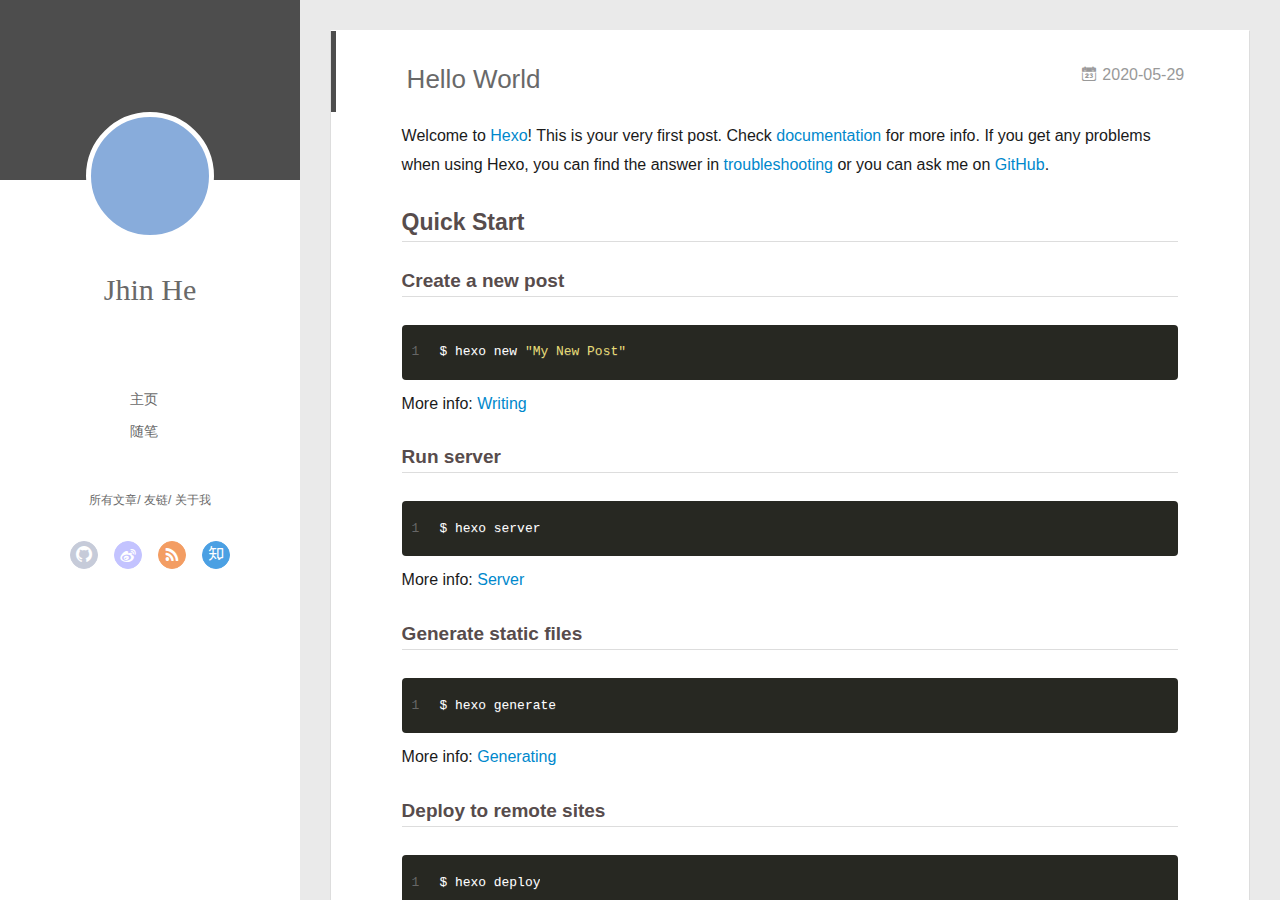
==== commit f688c375: "Site updated: 2020-05-30 10:42:10" ====
--- a/index.html
+++ b/index.html
@@ -1,306 +1,178 @@
 <!DOCTYPE html>
-
-
-
-  
-
-
-<html class="theme-next muse use-motion" lang="zh-CH">
+<html>
 <head>
-  <meta charset="UTF-8"/>
-<meta http-equiv="X-UA-Compatible" content="IE=edge" />
-<meta name="viewport" content="width=device-width, initial-scale=1, maximum-scale=1"/>
-<meta name="theme-color" content="#222">
-
-
-
-
-
-
-
-
-
-<meta http-equiv="Cache-Control" content="no-transform" />
-<meta http-equiv="Cache-Control" content="no-siteapp" />
-
-
-
-
-
-
-
-
-
-
-
-
-
-
-
-
-  
-  
-  <link href="/lib/fancybox/source/jquery.fancybox.css?v=2.1.5" rel="stylesheet" type="text/css" />
-
-
-
-
-
-
-
-<link href="/lib/font-awesome/css/font-awesome.min.css?v=4.6.2" rel="stylesheet" type="text/css" />
-
-<link href="/css/main.css?v=5.1.4" rel="stylesheet" type="text/css" />
-
-
-  <link rel="apple-touch-icon" sizes="180x180" href="/images/apple-touch-icon-next.png?v=5.1.4">
-
-
-  <link rel="icon" type="image/png" sizes="32x32" href="/images/favicon-32x32-next.png?v=5.1.4">
-
-
-  <link rel="icon" type="image/png" sizes="16x16" href="/images/favicon-16x16-next.png?v=5.1.4">
-
-
-  <link rel="mask-icon" href="/images/logo.svg?v=5.1.4" color="#222">
-
-
-
-
-
-  <meta name="keywords" content="Hexo, NexT" />
-
-
-
-
-
-
-
-
-
-
-<meta property="og:type" content="website">
+  <meta charset="utf-8">
+  
+  <meta name="renderer" content="webkit">
+  <meta http-equiv="X-UA-Compatible" content="IE=edge" >
+  <link rel="dns-prefetch" href="http://yoursite.com">
+  <title>Time Manager</title>
+  <meta name="viewport" content="width=device-width, initial-scale=1, maximum-scale=1">
+  <meta property="og:type" content="website">
 <meta property="og:title" content="Time Manager">
 <meta property="og:url" content="http://yoursite.com/index.html">
 <meta property="og:site_name" content="Time Manager">
 <meta property="og:locale" content="zh_CH">
 <meta property="article:author" content="Jhin He">
 <meta name="twitter:card" content="summary">
-
-
-
-<script type="text/javascript" id="hexo.configurations">
-  var NexT = window.NexT || {};
-  var CONFIG = {
-    root: '/',
-    scheme: 'Muse',
-    version: '5.1.4',
-    sidebar: {"position":"left","display":"post","offset":12,"b2t":false,"scrollpercent":false,"onmobile":false},
-    fancybox: true,
-    tabs: true,
-    motion: {"enable":true,"async":false,"transition":{"post_block":"fadeIn","post_header":"slideDownIn","post_body":"slideDownIn","coll_header":"slideLeftIn","sidebar":"slideUpIn"}},
-    duoshuo: {
-      userId: '0',
-      author: 'Author'
-    },
-    algolia: {
-      applicationID: '',
-      apiKey: '',
-      indexName: '',
-      hits: {"per_page":10},
-      labels: {"input_placeholder":"Search for Posts","hits_empty":"We didn't find any results for the search: ${query}","hits_stats":"${hits} results found in ${time} ms"}
+  
+    <link rel="alternative" href="/atom.xml" title="Time Manager" type="application/atom+xml">
+  
+  
+    <link rel="icon" href="/favicon.png">
+  
+  <link rel="stylesheet" type="text/css" href="/./main.0cf68a.css">
+  <style type="text/css">
+  
+    #container.show {
+      background: linear-gradient(200deg,#a0cfe4,#e8c37e);
     }
-  };
-</script>
-
-
-
-  <link rel="canonical" href="http://yoursite.com/"/>
-
-
-
-
-
-  <title>Time Manager</title>
-  
-
-
-
-
-
-
-
+  </style>
+  
+
+  
 
 <meta name="generator" content="Hexo 4.2.1"></head>
 
-<body itemscope itemtype="http://schema.org/WebPage" lang="zh-CH">
-
-  
-  
-    
-  
-
-  <div class="container sidebar-position-left 
-  page-home">
-    <div class="headband"></div>
-
-    <header id="header" class="header" itemscope itemtype="http://schema.org/WPHeader">
-      <div class="header-inner"><div class="site-brand-wrapper">
-  <div class="site-meta ">
-    
-
-    <div class="custom-logo-site-title">
-      <a href="/"  class="brand" rel="start">
-        <span class="logo-line-before"><i></i></span>
-        <span class="site-title">Time Manager</span>
-        <span class="logo-line-after"><i></i></span>
-      </a>
-    </div>
-      
-        <p class="site-subtitle"></p>
-      
-  </div>
-
-  <div class="site-nav-toggle">
-    <button>
-      <span class="btn-bar"></span>
-      <span class="btn-bar"></span>
-      <span class="btn-bar"></span>
-    </button>
-  </div>
+<body>
+  <div id="container" q-class="show:isCtnShow">
+    <canvas id="anm-canvas" class="anm-canvas"></canvas>
+    <div class="left-col" q-class="show:isShow">
+      
+<div class="overlay" style="background: #4d4d4d"></div>
+<div class="intrude-less">
+	<header id="header" class="inner">
+		<a href="/" class="profilepic">
+			<img src="" class="js-avatar">
+		</a>
+		<hgroup>
+		  <h1 class="header-author"><a href="/">Jhin He</a></h1>
+		</hgroup>
+		
+
+		<nav class="header-menu">
+			<ul>
+			
+				<li><a href="/">主页</a></li>
+	        
+				<li><a href="/tags/%E9%9A%8F%E7%AC%94/">随笔</a></li>
+	        
+			</ul>
+		</nav>
+		<nav class="header-smart-menu">
+    		
+    			
+    			<a q-on="click: openSlider(e, 'innerArchive')" href="javascript:void(0)">所有文章</a>
+    			
+            
+    			
+    			<a q-on="click: openSlider(e, 'friends')" href="javascript:void(0)">友链</a>
+    			
+            
+    			
+    			<a q-on="click: openSlider(e, 'aboutme')" href="javascript:void(0)">关于我</a>
+    			
+            
+		</nav>
+		<nav class="header-nav">
+			<div class="social">
+				
+					<a class="github" target="_blank" href="#" title="github"><i class="icon-github"></i></a>
+		        
+					<a class="weibo" target="_blank" href="#" title="weibo"><i class="icon-weibo"></i></a>
+		        
+					<a class="rss" target="_blank" href="#" title="rss"><i class="icon-rss"></i></a>
+		        
+					<a class="zhihu" target="_blank" href="#" title="zhihu"><i class="icon-zhihu"></i></a>
+		        
+			</div>
+		</nav>
+	</header>		
 </div>
 
-<nav class="site-nav">
-  
-
-  
-    <ul id="menu" class="menu">
-      
-        
-        <li class="menu-item menu-item-home">
-          <a href="/%20" rel="section">
+    </div>
+    <div class="mid-col" q-class="show:isShow,hide:isShow|isFalse">
+      
+<nav id="mobile-nav">
+  	<div class="overlay js-overlay" style="background: #4d4d4d"></div>
+	<div class="btnctn js-mobile-btnctn">
+  		<div class="slider-trigger list" q-on="click: openSlider(e)"><i class="icon icon-sort"></i></div>
+	</div>
+	<div class="intrude-less">
+		<header id="header" class="inner">
+			<div class="profilepic">
+				<img src="" class="js-avatar">
+			</div>
+			<hgroup>
+			  <h1 class="header-author js-header-author">Jhin He</h1>
+			</hgroup>
+			
+			
+			
+				
+			
+				
+			
+			
+			
+			<nav class="header-nav">
+				<div class="social">
+					
+						<a class="github" target="_blank" href="#" title="github"><i class="icon-github"></i></a>
+			        
+						<a class="weibo" target="_blank" href="#" title="weibo"><i class="icon-weibo"></i></a>
+			        
+						<a class="rss" target="_blank" href="#" title="rss"><i class="icon-rss"></i></a>
+			        
+						<a class="zhihu" target="_blank" href="#" title="zhihu"><i class="icon-zhihu"></i></a>
+			        
+				</div>
+			</nav>
+
+			<nav class="header-menu js-header-menu">
+				<ul style="width: 50%">
+				
+				
+					<li style="width: 50%"><a href="/">主页</a></li>
+		        
+					<li style="width: 50%"><a href="/tags/%E9%9A%8F%E7%AC%94/">随笔</a></li>
+		        
+				</ul>
+			</nav>
+		</header>				
+	</div>
+	<div class="mobile-mask" style="display:none" q-show="isShow"></div>
+</nav>
+
+      <div id="wrapper" class="body-wrap">
+        <div class="menu-l">
+          <div class="canvas-wrap">
+            <canvas data-colors="#eaeaea" data-sectionHeight="100" data-contentId="js-content" id="myCanvas1" class="anm-canvas"></canvas>
+          </div>
+          <div id="js-content" class="content-ll">
             
-              <i class="menu-item-icon fa fa-fw fa-home"></i> <br />
-            
-            Home
-          </a>
-        </li>
-      
-        
-        <li class="menu-item menu-item-archives">
-          <a href="/archives/%20" rel="section">
-            
-              <i class="menu-item-icon fa fa-fw fa-archive"></i> <br />
-            
-            Archives
-          </a>
-        </li>
-      
-
-      
-    </ul>
-  
-
-  
-</nav>
-
-
-
- </div>
-    </header>
-
-    <main id="main" class="main">
-      <div class="main-inner">
-        <div class="content-wrap">
-          <div id="content" class="content">
-            
-  <section id="posts" class="posts-expand">
-    
-      
-
-  
-
-  
-  
-  
-
-  <article class="post post-type-normal" itemscope itemtype="http://schema.org/Article">
-  
-  
-  
-  <div class="post-block">
-    <link itemprop="mainEntityOfPage" href="http://yoursite.com/2020/05/29/hello-world/">
-
-    <span hidden itemprop="author" itemscope itemtype="http://schema.org/Person">
-      <meta itemprop="name" content="Jhin He">
-      <meta itemprop="description" content="">
-      <meta itemprop="image" content="/images/avatar.gif">
-    </span>
-
-    <span hidden itemprop="publisher" itemscope itemtype="http://schema.org/Organization">
-      <meta itemprop="name" content="Time Manager">
-    </span>
-
-    
-      <header class="post-header">
-
-        
-        
-          <h1 class="post-title" itemprop="name headline">
-                
-                <a class="post-title-link" href="/2020/05/29/hello-world/" itemprop="url">Hello World</a></h1>
-        
-
-        <div class="post-meta">
-          <span class="post-time">
-            
-              <span class="post-meta-item-icon">
-                <i class="fa fa-calendar-o"></i>
-              </span>
-              
-                <span class="post-meta-item-text">Posted on</span>
-              
-              <time title="Post created" itemprop="dateCreated datePublished" datetime="2020-05-29T17:20:36+08:00">
-                2020-05-29
-              </time>
-            
-
-            
-
-            
-          </span>
-
-          
-
-          
-            
-          
-
-          
-          
-
-          
-
-          
-
-          
-
-        </div>
+  
+    <article id="post-hello-world" class="article article-type-post  article-index" itemscope itemprop="blogPost">
+  <div class="article-inner">
+    
+      <header class="article-header">
+        
+  
+    <h1 itemprop="name">
+      <a class="article-title" href="/2020/05/29/hello-world/">Hello World</a>
+    </h1>
+  
+
+        
+        <a href="/2020/05/29/hello-world/" class="archive-article-date">
+  	<time datetime="2020-05-29T09:20:36.728Z" itemprop="datePublished"><i class="icon-calendar icon"></i>2020-05-29</time>
+</a>
+        
       </header>
     
-
-    
-    
-    
-    <div class="post-body" itemprop="articleBody">
-
-      
-      
-
-      
-        
-          
-            <p>Welcome to <a href="https://hexo.io/" target="_blank" rel="noopener">Hexo</a>! This is your very first post. Check <a href="https://hexo.io/docs/" target="_blank" rel="noopener">documentation</a> for more info. If you get any problems when using Hexo, you can find the answer in <a href="https://hexo.io/docs/troubleshooting.html" target="_blank" rel="noopener">troubleshooting</a> or you can ask me on <a href="https://github.com/hexojs/hexo/issues" target="_blank" rel="noopener">GitHub</a>.</p>
+    <div class="article-entry" itemprop="articleBody">
+      
+        <p>Welcome to <a href="https://hexo.io/" target="_blank" rel="noopener">Hexo</a>! This is your very first post. Check <a href="https://hexo.io/docs/" target="_blank" rel="noopener">documentation</a> for more info. If you get any problems when using Hexo, you can find the answer in <a href="https://hexo.io/docs/troubleshooting.html" target="_blank" rel="noopener">troubleshooting</a> or you can ask me on <a href="https://github.com/hexojs/hexo/issues" target="_blank" rel="noopener">GitHub</a>.</p>
 <h2 id="Quick-Start"><a href="#Quick-Start" class="headerlink" title="Quick Start"></a>Quick Start</h2><h3 id="Create-a-new-post"><a href="#Create-a-new-post" class="headerlink" title="Create a new post"></a>Create a new post</h3><figure class="highlight bash"><table><tr><td class="gutter"><pre><span class="line">1</span><br></pre></td><td class="code"><pre><span class="line">$ hexo new <span class="string">"My New Post"</span></span><br></pre></td></tr></table></figure>
 
 <p>More info: <a href="https://hexo.io/docs/writing.html" target="_blank" rel="noopener">Writing</a></p>
@@ -314,307 +186,293 @@
 
 <p>More info: <a href="https://hexo.io/docs/one-command-deployment.html" target="_blank" rel="noopener">Deployment</a></p>
 
-          
-        
-      
-    </div>
-    
-    
-    
-
-    
-
-    
-
-    
-
-    <footer class="post-footer">
-      
-
-      
-
-      
-
-      
-      
-        <div class="post-eof"></div>
-      
-    </footer>
+      
+
+      
+    </div>
+    <div class="article-info article-info-index">
+      
+      
+      
+
+      
+        <p class="article-more-link">
+          <a class="article-more-a" href="/2020/05/29/hello-world/">展开全文 >></a>
+        </p>
+      
+
+      
+      <div class="clearfix"></div>
+    </div>
   </div>
-  
-  
-  
-  </article>
-
-
-    
-  </section>
-
+</article>
+
+<aside class="wrap-side-operation">
+    <div class="mod-side-operation">
+        
+        <div class="jump-container" id="js-jump-container" style="display:none;">
+            <a href="javascript:void(0)" class="mod-side-operation__jump-to-top">
+                <i class="icon-font icon-back"></i>
+            </a>
+            <div id="js-jump-plan-container" class="jump-plan-container" style="top: -11px;">
+                <i class="icon-font icon-plane jump-plane"></i>
+            </div>
+        </div>
+        
+        
+    </div>
+</aside>
+
+
+
+
+  
   
 
 
           </div>
-          
-
-
-          
-
-        </div>
-        
-          
-  
-  <div class="sidebar-toggle">
-    <div class="sidebar-toggle-line-wrap">
-      <span class="sidebar-toggle-line sidebar-toggle-line-first"></span>
-      <span class="sidebar-toggle-line sidebar-toggle-line-middle"></span>
-      <span class="sidebar-toggle-line sidebar-toggle-line-last"></span>
+        </div>
+      </div>
+      <footer id="footer">
+  <div class="outer">
+    <div id="footer-info">
+    	<div class="footer-left">
+    		&copy; 2020 Jhin He
+    	</div>
+      	<div class="footer-right">
+      		<a href="http://hexo.io/" target="_blank">Hexo</a>  Theme <a href="https://github.com/litten/hexo-theme-yilia" target="_blank">Yilia</a> by Litten
+      	</div>
     </div>
   </div>
-
-  <aside id="sidebar" class="sidebar">
-    
-    <div class="sidebar-inner">
-
-      
-
-      
-
-      <section class="site-overview-wrap sidebar-panel sidebar-panel-active">
-        <div class="site-overview">
-          <div class="site-author motion-element" itemprop="author" itemscope itemtype="http://schema.org/Person">
+</footer>
+    </div>
+    <script>
+	var yiliaConfig = {
+		mathjax: false,
+		isHome: true,
+		isPost: false,
+		isArchive: false,
+		isTag: false,
+		isCategory: false,
+		open_in_new: false,
+		toc_hide_index: true,
+		root: "/",
+		innerArchive: true,
+		showTags: false
+	}
+</script>
+
+<script>!function(t){function n(e){if(r[e])return r[e].exports;var i=r[e]={exports:{},id:e,loaded:!1};return t[e].call(i.exports,i,i.exports,n),i.loaded=!0,i.exports}var r={};n.m=t,n.c=r,n.p="./",n(0)}([function(t,n,r){r(195),t.exports=r(191)},function(t,n,r){var e=r(3),i=r(52),o=r(27),u=r(28),c=r(53),f="prototype",a=function(t,n,r){var s,l,h,v,p=t&a.F,d=t&a.G,y=t&a.S,g=t&a.P,b=t&a.B,m=d?e:y?e[n]||(e[n]={}):(e[n]||{})[f],x=d?i:i[n]||(i[n]={}),w=x[f]||(x[f]={});d&&(r=n);for(s in r)l=!p&&m&&void 0!==m[s],h=(l?m:r)[s],v=b&&l?c(h,e):g&&"function"==typeof h?c(Function.call,h):h,m&&u(m,s,h,t&a.U),x[s]!=h&&o(x,s,v),g&&w[s]!=h&&(w[s]=h)};e.core=i,a.F=1,a.G=2,a.S=4,a.P=8,a.B=16,a.W=32,a.U=64,a.R=128,t.exports=a},function(t,n,r){var e=r(6);t.exports=function(t){if(!e(t))throw TypeError(t+" is not an object!");return t}},function(t,n){var r=t.exports="undefined"!=typeof window&&window.Math==Math?window:"undefined"!=typeof self&&self.Math==Math?self:Function("return this")();"number"==typeof __g&&(__g=r)},function(t,n){t.exports=function(t){try{return!!t()}catch(t){return!0}}},function(t,n){var r=t.exports="undefined"!=typeof window&&window.Math==Math?window:"undefined"!=typeof self&&self.Math==Math?self:Function("return this")();"number"==typeof __g&&(__g=r)},function(t,n){t.exports=function(t){return"object"==typeof t?null!==t:"function"==typeof t}},function(t,n,r){var e=r(126)("wks"),i=r(76),o=r(3).Symbol,u="function"==typeof o;(t.exports=function(t){return e[t]||(e[t]=u&&o[t]||(u?o:i)("Symbol."+t))}).store=e},function(t,n){var r={}.hasOwnProperty;t.exports=function(t,n){return r.call(t,n)}},function(t,n,r){var e=r(94),i=r(33);t.exports=function(t){return e(i(t))}},function(t,n,r){t.exports=!r(4)(function(){return 7!=Object.defineProperty({},"a",{get:function(){return 7}}).a})},function(t,n,r){var e=r(2),i=r(167),o=r(50),u=Object.defineProperty;n.f=r(10)?Object.defineProperty:function(t,n,r){if(e(t),n=o(n,!0),e(r),i)try{return u(t,n,r)}catch(t){}if("get"in r||"set"in r)throw TypeError("Accessors not supported!");return"value"in r&&(t[n]=r.value),t}},function(t,n,r){t.exports=!r(18)(function(){return 7!=Object.defineProperty({},"a",{get:function(){return 7}}).a})},function(t,n,r){var e=r(14),i=r(22);t.exports=r(12)?function(t,n,r){return e.f(t,n,i(1,r))}:function(t,n,r){return t[n]=r,t}},function(t,n,r){var e=r(20),i=r(58),o=r(42),u=Object.defineProperty;n.f=r(12)?Object.defineProperty:function(t,n,r){if(e(t),n=o(n,!0),e(r),i)try{return u(t,n,r)}catch(t){}if("get"in r||"set"in r)throw TypeError("Accessors not supported!");return"value"in r&&(t[n]=r.value),t}},function(t,n,r){var e=r(40)("wks"),i=r(23),o=r(5).Symbol,u="function"==typeof o;(t.exports=function(t){return e[t]||(e[t]=u&&o[t]||(u?o:i)("Symbol."+t))}).store=e},function(t,n,r){var e=r(67),i=Math.min;t.exports=function(t){return t>0?i(e(t),9007199254740991):0}},function(t,n,r){var e=r(46);t.exports=function(t){return Object(e(t))}},function(t,n){t.exports=function(t){try{return!!t()}catch(t){return!0}}},function(t,n,r){var e=r(63),i=r(34);t.exports=Object.keys||function(t){return e(t,i)}},function(t,n,r){var e=r(21);t.exports=function(t){if(!e(t))throw TypeError(t+" is not an object!");return t}},function(t,n){t.exports=function(t){return"object"==typeof t?null!==t:"function"==typeof t}},function(t,n){t.exports=function(t,n){return{enumerable:!(1&t),configurable:!(2&t),writable:!(4&t),value:n}}},function(t,n){var r=0,e=Math.random();t.exports=function(t){return"Symbol(".concat(void 0===t?"":t,")_",(++r+e).toString(36))}},function(t,n){var r={}.hasOwnProperty;t.exports=function(t,n){return r.call(t,n)}},function(t,n){var r=t.exports={version:"2.4.0"};"number"==typeof __e&&(__e=r)},function(t,n){t.exports=function(t){if("function"!=typeof t)throw TypeError(t+" is not a function!");return t}},function(t,n,r){var e=r(11),i=r(66);t.exports=r(10)?function(t,n,r){return e.f(t,n,i(1,r))}:function(t,n,r){return t[n]=r,t}},function(t,n,r){var e=r(3),i=r(27),o=r(24),u=r(76)("src"),c="toString",f=Function[c],a=(""+f).split(c);r(52).inspectSource=function(t){return f.call(t)},(t.exports=function(t,n,r,c){var f="function"==typeof r;f&&(o(r,"name")||i(r,"name",n)),t[n]!==r&&(f&&(o(r,u)||i(r,u,t[n]?""+t[n]:a.join(String(n)))),t===e?t[n]=r:c?t[n]?t[n]=r:i(t,n,r):(delete t[n],i(t,n,r)))})(Function.prototype,c,function(){return"function"==typeof this&&this[u]||f.call(this)})},function(t,n,r){var e=r(1),i=r(4),o=r(46),u=function(t,n,r,e){var i=String(o(t)),u="<"+n;return""!==r&&(u+=" "+r+'="'+String(e).replace(/"/g,"&quot;")+'"'),u+">"+i+"</"+n+">"};t.exports=function(t,n){var r={};r[t]=n(u),e(e.P+e.F*i(function(){var n=""[t]('"');return n!==n.toLowerCase()||n.split('"').length>3}),"String",r)}},function(t,n,r){var e=r(115),i=r(46);t.exports=function(t){return e(i(t))}},function(t,n,r){var e=r(116),i=r(66),o=r(30),u=r(50),c=r(24),f=r(167),a=Object.getOwnPropertyDescriptor;n.f=r(10)?a:function(t,n){if(t=o(t),n=u(n,!0),f)try{return a(t,n)}catch(t){}if(c(t,n))return i(!e.f.call(t,n),t[n])}},function(t,n,r){var e=r(24),i=r(17),o=r(145)("IE_PROTO"),u=Object.prototype;t.exports=Object.getPrototypeOf||function(t){return t=i(t),e(t,o)?t[o]:"function"==typeof t.constructor&&t instanceof t.constructor?t.constructor.prototype:t instanceof Object?u:null}},function(t,n){t.exports=function(t){if(void 0==t)throw TypeError("Can't call method on  "+t);return t}},function(t,n){t.exports="constructor,hasOwnProperty,isPrototypeOf,propertyIsEnumerable,toLocaleString,toString,valueOf".split(",")},function(t,n){t.exports={}},function(t,n){t.exports=!0},function(t,n){n.f={}.propertyIsEnumerable},function(t,n,r){var e=r(14).f,i=r(8),o=r(15)("toStringTag");t.exports=function(t,n,r){t&&!i(t=r?t:t.prototype,o)&&e(t,o,{configurable:!0,value:n})}},function(t,n,r){var e=r(40)("keys"),i=r(23);t.exports=function(t){return e[t]||(e[t]=i(t))}},function(t,n,r){var e=r(5),i="__core-js_shared__",o=e[i]||(e[i]={});t.exports=function(t){return o[t]||(o[t]={})}},function(t,n){var r=Math.ceil,e=Math.floor;t.exports=function(t){return isNaN(t=+t)?0:(t>0?e:r)(t)}},function(t,n,r){var e=r(21);t.exports=function(t,n){if(!e(t))return t;var r,i;if(n&&"function"==typeof(r=t.toString)&&!e(i=r.call(t)))return i;if("function"==typeof(r=t.valueOf)&&!e(i=r.call(t)))return i;if(!n&&"function"==typeof(r=t.toString)&&!e(i=r.call(t)))return i;throw TypeError("Can't convert object to primitive value")}},function(t,n,r){var e=r(5),i=r(25),o=r(36),u=r(44),c=r(14).f;t.exports=function(t){var n=i.Symbol||(i.Symbol=o?{}:e.Symbol||{});"_"==t.charAt(0)||t in n||c(n,t,{value:u.f(t)})}},function(t,n,r){n.f=r(15)},function(t,n){var r={}.toString;t.exports=function(t){return r.call(t).slice(8,-1)}},function(t,n){t.exports=function(t){if(void 0==t)throw TypeError("Can't call method on  "+t);return t}},function(t,n,r){var e=r(4);t.exports=function(t,n){return!!t&&e(function(){n?t.call(null,function(){},1):t.call(null)})}},function(t,n,r){var e=r(53),i=r(115),o=r(17),u=r(16),c=r(203);t.exports=function(t,n){var r=1==t,f=2==t,a=3==t,s=4==t,l=6==t,h=5==t||l,v=n||c;return function(n,c,p){for(var d,y,g=o(n),b=i(g),m=e(c,p,3),x=u(b.length),w=0,S=r?v(n,x):f?v(n,0):void 0;x>w;w++)if((h||w in b)&&(d=b[w],y=m(d,w,g),t))if(r)S[w]=y;else if(y)switch(t){case 3:return!0;case 5:return d;case 6:return w;case 2:S.push(d)}else if(s)return!1;return l?-1:a||s?s:S}}},function(t,n,r){var e=r(1),i=r(52),o=r(4);t.exports=function(t,n){var r=(i.Object||{})[t]||Object[t],u={};u[t]=n(r),e(e.S+e.F*o(function(){r(1)}),"Object",u)}},function(t,n,r){var e=r(6);t.exports=function(t,n){if(!e(t))return t;var r,i;if(n&&"function"==typeof(r=t.toString)&&!e(i=r.call(t)))return i;if("function"==typeof(r=t.valueOf)&&!e(i=r.call(t)))return i;if(!n&&"function"==typeof(r=t.toString)&&!e(i=r.call(t)))return i;throw TypeError("Can't convert object to primitive value")}},function(t,n,r){var e=r(5),i=r(25),o=r(91),u=r(13),c="prototype",f=function(t,n,r){var a,s,l,h=t&f.F,v=t&f.G,p=t&f.S,d=t&f.P,y=t&f.B,g=t&f.W,b=v?i:i[n]||(i[n]={}),m=b[c],x=v?e:p?e[n]:(e[n]||{})[c];v&&(r=n);for(a in r)(s=!h&&x&&void 0!==x[a])&&a in b||(l=s?x[a]:r[a],b[a]=v&&"function"!=typeof x[a]?r[a]:y&&s?o(l,e):g&&x[a]==l?function(t){var n=function(n,r,e){if(this instanceof t){switch(arguments.length){case 0:return new t;case 1:return new t(n);case 2:return new t(n,r)}return new t(n,r,e)}return t.apply(this,arguments)};return n[c]=t[c],n}(l):d&&"function"==typeof l?o(Function.call,l):l,d&&((b.virtual||(b.virtual={}))[a]=l,t&f.R&&m&&!m[a]&&u(m,a,l)))};f.F=1,f.G=2,f.S=4,f.P=8,f.B=16,f.W=32,f.U=64,f.R=128,t.exports=f},function(t,n){var r=t.exports={version:"2.4.0"};"number"==typeof __e&&(__e=r)},function(t,n,r){var e=r(26);t.exports=function(t,n,r){if(e(t),void 0===n)return t;switch(r){case 1:return function(r){return t.call(n,r)};case 2:return function(r,e){return t.call(n,r,e)};case 3:return function(r,e,i){return t.call(n,r,e,i)}}return function(){return t.apply(n,arguments)}}},function(t,n,r){var e=r(183),i=r(1),o=r(126)("metadata"),u=o.store||(o.store=new(r(186))),c=function(t,n,r){var i=u.get(t);if(!i){if(!r)return;u.set(t,i=new e)}var o=i.get(n);if(!o){if(!r)return;i.set(n,o=new e)}return o},f=function(t,n,r){var e=c(n,r,!1);return void 0!==e&&e.has(t)},a=function(t,n,r){var e=c(n,r,!1);return void 0===e?void 0:e.get(t)},s=function(t,n,r,e){c(r,e,!0).set(t,n)},l=function(t,n){var r=c(t,n,!1),e=[];return r&&r.forEach(function(t,n){e.push(n)}),e},h=function(t){return void 0===t||"symbol"==typeof t?t:String(t)},v=function(t){i(i.S,"Reflect",t)};t.exports={store:u,map:c,has:f,get:a,set:s,keys:l,key:h,exp:v}},function(t,n,r){"use strict";if(r(10)){var e=r(69),i=r(3),o=r(4),u=r(1),c=r(127),f=r(152),a=r(53),s=r(68),l=r(66),h=r(27),v=r(73),p=r(67),d=r(16),y=r(75),g=r(50),b=r(24),m=r(180),x=r(114),w=r(6),S=r(17),_=r(137),O=r(70),E=r(32),P=r(71).f,j=r(154),F=r(76),M=r(7),A=r(48),N=r(117),T=r(146),I=r(155),k=r(80),L=r(123),R=r(74),C=r(130),D=r(160),U=r(11),W=r(31),G=U.f,B=W.f,V=i.RangeError,z=i.TypeError,q=i.Uint8Array,K="ArrayBuffer",J="Shared"+K,Y="BYTES_PER_ELEMENT",H="prototype",$=Array[H],X=f.ArrayBuffer,Q=f.DataView,Z=A(0),tt=A(2),nt=A(3),rt=A(4),et=A(5),it=A(6),ot=N(!0),ut=N(!1),ct=I.values,ft=I.keys,at=I.entries,st=$.lastIndexOf,lt=$.reduce,ht=$.reduceRight,vt=$.join,pt=$.sort,dt=$.slice,yt=$.toString,gt=$.toLocaleString,bt=M("iterator"),mt=M("toStringTag"),xt=F("typed_constructor"),wt=F("def_constructor"),St=c.CONSTR,_t=c.TYPED,Ot=c.VIEW,Et="Wrong length!",Pt=A(1,function(t,n){return Tt(T(t,t[wt]),n)}),jt=o(function(){return 1===new q(new Uint16Array([1]).buffer)[0]}),Ft=!!q&&!!q[H].set&&o(function(){new q(1).set({})}),Mt=function(t,n){if(void 0===t)throw z(Et);var r=+t,e=d(t);if(n&&!m(r,e))throw V(Et);return e},At=function(t,n){var r=p(t);if(r<0||r%n)throw V("Wrong offset!");return r},Nt=function(t){if(w(t)&&_t in t)return t;throw z(t+" is not a typed array!")},Tt=function(t,n){if(!(w(t)&&xt in t))throw z("It is not a typed array constructor!");return new t(n)},It=function(t,n){return kt(T(t,t[wt]),n)},kt=function(t,n){for(var r=0,e=n.length,i=Tt(t,e);e>r;)i[r]=n[r++];return i},Lt=function(t,n,r){G(t,n,{get:function(){return this._d[r]}})},Rt=function(t){var n,r,e,i,o,u,c=S(t),f=arguments.length,s=f>1?arguments[1]:void 0,l=void 0!==s,h=j(c);if(void 0!=h&&!_(h)){for(u=h.call(c),e=[],n=0;!(o=u.next()).done;n++)e.push(o.value);c=e}for(l&&f>2&&(s=a(s,arguments[2],2)),n=0,r=d(c.length),i=Tt(this,r);r>n;n++)i[n]=l?s(c[n],n):c[n];return i},Ct=function(){for(var t=0,n=arguments.length,r=Tt(this,n);n>t;)r[t]=arguments[t++];return r},Dt=!!q&&o(function(){gt.call(new q(1))}),Ut=function(){return gt.apply(Dt?dt.call(Nt(this)):Nt(this),arguments)},Wt={copyWithin:function(t,n){return D.call(Nt(this),t,n,arguments.length>2?arguments[2]:void 0)},every:function(t){return rt(Nt(this),t,arguments.length>1?arguments[1]:void 0)},fill:function(t){return C.apply(Nt(this),arguments)},filter:function(t){return It(this,tt(Nt(this),t,arguments.length>1?arguments[1]:void 0))},find:function(t){return et(Nt(this),t,arguments.length>1?arguments[1]:void 0)},findIndex:function(t){return it(Nt(this),t,arguments.length>1?arguments[1]:void 0)},forEach:function(t){Z(Nt(this),t,arguments.length>1?arguments[1]:void 0)},indexOf:function(t){return ut(Nt(this),t,arguments.length>1?arguments[1]:void 0)},includes:function(t){return ot(Nt(this),t,arguments.length>1?arguments[1]:void 0)},join:function(t){return vt.apply(Nt(this),arguments)},lastIndexOf:function(t){return st.apply(Nt(this),arguments)},map:function(t){return Pt(Nt(this),t,arguments.length>1?arguments[1]:void 0)},reduce:function(t){return lt.apply(Nt(this),arguments)},reduceRight:function(t){return ht.apply(Nt(this),arguments)},reverse:function(){for(var t,n=this,r=Nt(n).length,e=Math.floor(r/2),i=0;i<e;)t=n[i],n[i++]=n[--r],n[r]=t;return n},some:function(t){return nt(Nt(this),t,arguments.length>1?arguments[1]:void 0)},sort:function(t){return pt.call(Nt(this),t)},subarray:function(t,n){var r=Nt(this),e=r.length,i=y(t,e);return new(T(r,r[wt]))(r.buffer,r.byteOffset+i*r.BYTES_PER_ELEMENT,d((void 0===n?e:y(n,e))-i))}},Gt=function(t,n){return It(this,dt.call(Nt(this),t,n))},Bt=function(t){Nt(this);var n=At(arguments[1],1),r=this.length,e=S(t),i=d(e.length),o=0;if(i+n>r)throw V(Et);for(;o<i;)this[n+o]=e[o++]},Vt={entries:function(){return at.call(Nt(this))},keys:function(){return ft.call(Nt(this))},values:function(){return ct.call(Nt(this))}},zt=function(t,n){return w(t)&&t[_t]&&"symbol"!=typeof n&&n in t&&String(+n)==String(n)},qt=function(t,n){return zt(t,n=g(n,!0))?l(2,t[n]):B(t,n)},Kt=function(t,n,r){return!(zt(t,n=g(n,!0))&&w(r)&&b(r,"value"))||b(r,"get")||b(r,"set")||r.configurable||b(r,"writable")&&!r.writable||b(r,"enumerable")&&!r.enumerable?G(t,n,r):(t[n]=r.value,t)};St||(W.f=qt,U.f=Kt),u(u.S+u.F*!St,"Object",{getOwnPropertyDescriptor:qt,defineProperty:Kt}),o(function(){yt.call({})})&&(yt=gt=function(){return vt.call(this)});var Jt=v({},Wt);v(Jt,Vt),h(Jt,bt,Vt.values),v(Jt,{slice:Gt,set:Bt,constructor:function(){},toString:yt,toLocaleString:Ut}),Lt(Jt,"buffer","b"),Lt(Jt,"byteOffset","o"),Lt(Jt,"byteLength","l"),Lt(Jt,"length","e"),G(Jt,mt,{get:function(){return this[_t]}}),t.exports=function(t,n,r,f){f=!!f;var a=t+(f?"Clamped":"")+"Array",l="Uint8Array"!=a,v="get"+t,p="set"+t,y=i[a],g=y||{},b=y&&E(y),m=!y||!c.ABV,S={},_=y&&y[H],j=function(t,r){var e=t._d;return e.v[v](r*n+e.o,jt)},F=function(t,r,e){var i=t._d;f&&(e=(e=Math.round(e))<0?0:e>255?255:255&e),i.v[p](r*n+i.o,e,jt)},M=function(t,n){G(t,n,{get:function(){return j(this,n)},set:function(t){return F(this,n,t)},enumerable:!0})};m?(y=r(function(t,r,e,i){s(t,y,a,"_d");var o,u,c,f,l=0,v=0;if(w(r)){if(!(r instanceof X||(f=x(r))==K||f==J))return _t in r?kt(y,r):Rt.call(y,r);o=r,v=At(e,n);var p=r.byteLength;if(void 0===i){if(p%n)throw V(Et);if((u=p-v)<0)throw V(Et)}else if((u=d(i)*n)+v>p)throw V(Et);c=u/n}else c=Mt(r,!0),u=c*n,o=new X(u);for(h(t,"_d",{b:o,o:v,l:u,e:c,v:new Q(o)});l<c;)M(t,l++)}),_=y[H]=O(Jt),h(_,"constructor",y)):L(function(t){new y(null),new y(t)},!0)||(y=r(function(t,r,e,i){s(t,y,a);var o;return w(r)?r instanceof X||(o=x(r))==K||o==J?void 0!==i?new g(r,At(e,n),i):void 0!==e?new g(r,At(e,n)):new g(r):_t in r?kt(y,r):Rt.call(y,r):new g(Mt(r,l))}),Z(b!==Function.prototype?P(g).concat(P(b)):P(g),function(t){t in y||h(y,t,g[t])}),y[H]=_,e||(_.constructor=y));var A=_[bt],N=!!A&&("values"==A.name||void 0==A.name),T=Vt.values;h(y,xt,!0),h(_,_t,a),h(_,Ot,!0),h(_,wt,y),(f?new y(1)[mt]==a:mt in _)||G(_,mt,{get:function(){return a}}),S[a]=y,u(u.G+u.W+u.F*(y!=g),S),u(u.S,a,{BYTES_PER_ELEMENT:n,from:Rt,of:Ct}),Y in _||h(_,Y,n),u(u.P,a,Wt),R(a),u(u.P+u.F*Ft,a,{set:Bt}),u(u.P+u.F*!N,a,Vt),u(u.P+u.F*(_.toString!=yt),a,{toString:yt}),u(u.P+u.F*o(function(){new y(1).slice()}),a,{slice:Gt}),u(u.P+u.F*(o(function(){return[1,2].toLocaleString()!=new y([1,2]).toLocaleString()})||!o(function(){_.toLocaleString.call([1,2])})),a,{toLocaleString:Ut}),k[a]=N?A:T,e||N||h(_,bt,T)}}else t.exports=function(){}},function(t,n){var r={}.toString;t.exports=function(t){return r.call(t).slice(8,-1)}},function(t,n,r){var e=r(21),i=r(5).document,o=e(i)&&e(i.createElement);t.exports=function(t){return o?i.createElement(t):{}}},function(t,n,r){t.exports=!r(12)&&!r(18)(function(){return 7!=Object.defineProperty(r(57)("div"),"a",{get:function(){return 7}}).a})},function(t,n,r){"use strict";var e=r(36),i=r(51),o=r(64),u=r(13),c=r(8),f=r(35),a=r(96),s=r(38),l=r(103),h=r(15)("iterator"),v=!([].keys&&"next"in[].keys()),p="keys",d="values",y=function(){return this};t.exports=function(t,n,r,g,b,m,x){a(r,n,g);var w,S,_,O=function(t){if(!v&&t in F)return F[t];switch(t){case p:case d:return function(){return new r(this,t)}}return function(){return new r(this,t)}},E=n+" Iterator",P=b==d,j=!1,F=t.prototype,M=F[h]||F["@@iterator"]||b&&F[b],A=M||O(b),N=b?P?O("entries"):A:void 0,T="Array"==n?F.entries||M:M;if(T&&(_=l(T.call(new t)))!==Object.prototype&&(s(_,E,!0),e||c(_,h)||u(_,h,y)),P&&M&&M.name!==d&&(j=!0,A=function(){return M.call(this)}),e&&!x||!v&&!j&&F[h]||u(F,h,A),f[n]=A,f[E]=y,b)if(w={values:P?A:O(d),keys:m?A:O(p),entries:N},x)for(S in w)S in F||o(F,S,w[S]);else i(i.P+i.F*(v||j),n,w);return w}},function(t,n,r){var e=r(20),i=r(100),o=r(34),u=r(39)("IE_PROTO"),c=function(){},f="prototype",a=function(){var t,n=r(57)("iframe"),e=o.length;for(n.style.display="none",r(93).appendChild(n),n.src="javascript:",t=n.contentWindow.document,t.open(),t.write("<script>document.F=Object<\/script>"),t.close(),a=t.F;e--;)delete a[f][o[e]];return a()};t.exports=Object.create||function(t,n){var r;return null!==t?(c[f]=e(t),r=new c,c[f]=null,r[u]=t):r=a(),void 0===n?r:i(r,n)}},function(t,n,r){var e=r(63),i=r(34).concat("length","prototype");n.f=Object.getOwnPropertyNames||function(t){return e(t,i)}},function(t,n){n.f=Object.getOwnPropertySymbols},function(t,n,r){var e=r(8),i=r(9),o=r(90)(!1),u=r(39)("IE_PROTO");t.exports=function(t,n){var r,c=i(t),f=0,a=[];for(r in c)r!=u&&e(c,r)&&a.push(r);for(;n.length>f;)e(c,r=n[f++])&&(~o(a,r)||a.push(r));return a}},function(t,n,r){t.exports=r(13)},function(t,n,r){var e=r(76)("meta"),i=r(6),o=r(24),u=r(11).f,c=0,f=Object.isExtensible||function(){return!0},a=!r(4)(function(){return f(Object.preventExtensions({}))}),s=function(t){u(t,e,{value:{i:"O"+ ++c,w:{}}})},l=function(t,n){if(!i(t))return"symbol"==typeof t?t:("string"==typeof t?"S":"P")+t;if(!o(t,e)){if(!f(t))return"F";if(!n)return"E";s(t)}return t[e].i},h=function(t,n){if(!o(t,e)){if(!f(t))return!0;if(!n)return!1;s(t)}return t[e].w},v=function(t){return a&&p.NEED&&f(t)&&!o(t,e)&&s(t),t},p=t.exports={KEY:e,NEED:!1,fastKey:l,getWeak:h,onFreeze:v}},function(t,n){t.exports=function(t,n){return{enumerable:!(1&t),configurable:!(2&t),writable:!(4&t),value:n}}},function(t,n){var r=Math.ceil,e=Math.floor;t.exports=function(t){return isNaN(t=+t)?0:(t>0?e:r)(t)}},function(t,n){t.exports=function(t,n,r,e){if(!(t instanceof n)||void 0!==e&&e in t)throw TypeError(r+": incorrect invocation!");return t}},function(t,n){t.exports=!1},function(t,n,r){var e=r(2),i=r(173),o=r(133),u=r(145)("IE_PROTO"),c=function(){},f="prototype",a=function(){var t,n=r(132)("iframe"),e=o.length;for(n.style.display="none",r(135).appendChild(n),n.src="javascript:",t=n.contentWindow.document,t.open(),t.write("<script>document.F=Object<\/script>"),t.close(),a=t.F;e--;)delete a[f][o[e]];return a()};t.exports=Object.create||function(t,n){var r;return null!==t?(c[f]=e(t),r=new c,c[f]=null,r[u]=t):r=a(),void 0===n?r:i(r,n)}},function(t,n,r){var e=r(175),i=r(133).concat("length","prototype");n.f=Object.getOwnPropertyNames||function(t){return e(t,i)}},function(t,n,r){var e=r(175),i=r(133);t.exports=Object.keys||function(t){return e(t,i)}},function(t,n,r){var e=r(28);t.exports=function(t,n,r){for(var i in n)e(t,i,n[i],r);return t}},function(t,n,r){"use strict";var e=r(3),i=r(11),o=r(10),u=r(7)("species");t.exports=function(t){var n=e[t];o&&n&&!n[u]&&i.f(n,u,{configurable:!0,get:function(){return this}})}},function(t,n,r){var e=r(67),i=Math.max,o=Math.min;t.exports=function(t,n){return t=e(t),t<0?i(t+n,0):o(t,n)}},function(t,n){var r=0,e=Math.random();t.exports=function(t){return"Symbol(".concat(void 0===t?"":t,")_",(++r+e).toString(36))}},function(t,n,r){var e=r(33);t.exports=function(t){return Object(e(t))}},function(t,n,r){var e=r(7)("unscopables"),i=Array.prototype;void 0==i[e]&&r(27)(i,e,{}),t.exports=function(t){i[e][t]=!0}},function(t,n,r){var e=r(53),i=r(169),o=r(137),u=r(2),c=r(16),f=r(154),a={},s={},n=t.exports=function(t,n,r,l,h){var v,p,d,y,g=h?function(){return t}:f(t),b=e(r,l,n?2:1),m=0;if("function"!=typeof g)throw TypeError(t+" is not iterable!");if(o(g)){for(v=c(t.length);v>m;m++)if((y=n?b(u(p=t[m])[0],p[1]):b(t[m]))===a||y===s)return y}else for(d=g.call(t);!(p=d.next()).done;)if((y=i(d,b,p.value,n))===a||y===s)return y};n.BREAK=a,n.RETURN=s},function(t,n){t.exports={}},function(t,n,r){var e=r(11).f,i=r(24),o=r(7)("toStringTag");t.exports=function(t,n,r){t&&!i(t=r?t:t.prototype,o)&&e(t,o,{configurable:!0,value:n})}},function(t,n,r){var e=r(1),i=r(46),o=r(4),u=r(150),c="["+u+"]",f="​+",a=RegExp("^"+c+c+"*"),s=RegExp(c+c+"*$"),l=function(t,n,r){var i={},c=o(function(){return!!u[t]()||f[t]()!=f}),a=i[t]=c?n(h):u[t];r&&(i[r]=a),e(e.P+e.F*c,"String",i)},h=l.trim=function(t,n){return t=String(i(t)),1&n&&(t=t.replace(a,"")),2&n&&(t=t.replace(s,"")),t};t.exports=l},function(t,n,r){t.exports={default:r(86),__esModule:!0}},function(t,n,r){t.exports={default:r(87),__esModule:!0}},function(t,n,r){"use strict";function e(t){return t&&t.__esModule?t:{default:t}}n.__esModule=!0;var i=r(84),o=e(i),u=r(83),c=e(u),f="function"==typeof c.default&&"symbol"==typeof o.default?function(t){return typeof t}:function(t){return t&&"function"==typeof c.default&&t.constructor===c.default&&t!==c.default.prototype?"symbol":typeof t};n.default="function"==typeof c.default&&"symbol"===f(o.default)?function(t){return void 0===t?"undefined":f(t)}:function(t){return t&&"function"==typeof c.default&&t.constructor===c.default&&t!==c.default.prototype?"symbol":void 0===t?"undefined":f(t)}},function(t,n,r){r(110),r(108),r(111),r(112),t.exports=r(25).Symbol},function(t,n,r){r(109),r(113),t.exports=r(44).f("iterator")},function(t,n){t.exports=function(t){if("function"!=typeof t)throw TypeError(t+" is not a function!");return t}},function(t,n){t.exports=function(){}},function(t,n,r){var e=r(9),i=r(106),o=r(105);t.exports=function(t){return function(n,r,u){var c,f=e(n),a=i(f.length),s=o(u,a);if(t&&r!=r){for(;a>s;)if((c=f[s++])!=c)return!0}else for(;a>s;s++)if((t||s in f)&&f[s]===r)return t||s||0;return!t&&-1}}},function(t,n,r){var e=r(88);t.exports=function(t,n,r){if(e(t),void 0===n)return t;switch(r){case 1:return function(r){return t.call(n,r)};case 2:return function(r,e){return t.call(n,r,e)};case 3:return function(r,e,i){return t.call(n,r,e,i)}}return function(){return t.apply(n,arguments)}}},function(t,n,r){var e=r(19),i=r(62),o=r(37);t.exports=function(t){var n=e(t),r=i.f;if(r)for(var u,c=r(t),f=o.f,a=0;c.length>a;)f.call(t,u=c[a++])&&n.push(u);return n}},function(t,n,r){t.exports=r(5).document&&document.documentElement},function(t,n,r){var e=r(56);t.exports=Object("z").propertyIsEnumerable(0)?Object:function(t){return"String"==e(t)?t.split(""):Object(t)}},function(t,n,r){var e=r(56);t.exports=Array.isArray||function(t){return"Array"==e(t)}},function(t,n,r){"use strict";var e=r(60),i=r(22),o=r(38),u={};r(13)(u,r(15)("iterator"),function(){return this}),t.exports=function(t,n,r){t.prototype=e(u,{next:i(1,r)}),o(t,n+" Iterator")}},function(t,n){t.exports=function(t,n){return{value:n,done:!!t}}},function(t,n,r){var e=r(19),i=r(9);t.exports=function(t,n){for(var r,o=i(t),u=e(o),c=u.length,f=0;c>f;)if(o[r=u[f++]]===n)return r}},function(t,n,r){var e=r(23)("meta"),i=r(21),o=r(8),u=r(14).f,c=0,f=Object.isExtensible||function(){return!0},a=!r(18)(function(){return f(Object.preventExtensions({}))}),s=function(t){u(t,e,{value:{i:"O"+ ++c,w:{}}})},l=function(t,n){if(!i(t))return"symbol"==typeof t?t:("string"==typeof t?"S":"P")+t;if(!o(t,e)){if(!f(t))return"F";if(!n)return"E";s(t)}return t[e].i},h=function(t,n){if(!o(t,e)){if(!f(t))return!0;if(!n)return!1;s(t)}return t[e].w},v=function(t){return a&&p.NEED&&f(t)&&!o(t,e)&&s(t),t},p=t.exports={KEY:e,NEED:!1,fastKey:l,getWeak:h,onFreeze:v}},function(t,n,r){var e=r(14),i=r(20),o=r(19);t.exports=r(12)?Object.defineProperties:function(t,n){i(t);for(var r,u=o(n),c=u.length,f=0;c>f;)e.f(t,r=u[f++],n[r]);return t}},function(t,n,r){var e=r(37),i=r(22),o=r(9),u=r(42),c=r(8),f=r(58),a=Object.getOwnPropertyDescriptor;n.f=r(12)?a:function(t,n){if(t=o(t),n=u(n,!0),f)try{return a(t,n)}catch(t){}if(c(t,n))return i(!e.f.call(t,n),t[n])}},function(t,n,r){var e=r(9),i=r(61).f,o={}.toString,u="object"==typeof window&&window&&Object.getOwnPropertyNames?Object.getOwnPropertyNames(window):[],c=function(t){try{return i(t)}catch(t){return u.slice()}};t.exports.f=function(t){return u&&"[object Window]"==o.call(t)?c(t):i(e(t))}},function(t,n,r){var e=r(8),i=r(77),o=r(39)("IE_PROTO"),u=Object.prototype;t.exports=Object.getPrototypeOf||function(t){return t=i(t),e(t,o)?t[o]:"function"==typeof t.constructor&&t instanceof t.constructor?t.constructor.prototype:t instanceof Object?u:null}},function(t,n,r){var e=r(41),i=r(33);t.exports=function(t){return function(n,r){var o,u,c=String(i(n)),f=e(r),a=c.length;return f<0||f>=a?t?"":void 0:(o=c.charCodeAt(f),o<55296||o>56319||f+1===a||(u=c.charCodeAt(f+1))<56320||u>57343?t?c.charAt(f):o:t?c.slice(f,f+2):u-56320+(o-55296<<10)+65536)}}},function(t,n,r){var e=r(41),i=Math.max,o=Math.min;t.exports=function(t,n){return t=e(t),t<0?i(t+n,0):o(t,n)}},function(t,n,r){var e=r(41),i=Math.min;t.exports=function(t){return t>0?i(e(t),9007199254740991):0}},function(t,n,r){"use strict";var e=r(89),i=r(97),o=r(35),u=r(9);t.exports=r(59)(Array,"Array",function(t,n){this._t=u(t),this._i=0,this._k=n},function(){var t=this._t,n=this._k,r=this._i++;return!t||r>=t.length?(this._t=void 0,i(1)):"keys"==n?i(0,r):"values"==n?i(0,t[r]):i(0,[r,t[r]])},"values"),o.Arguments=o.Array,e("keys"),e("values"),e("entries")},function(t,n){},function(t,n,r){"use strict";var e=r(104)(!0);r(59)(String,"String",function(t){this._t=String(t),this._i=0},function(){var t,n=this._t,r=this._i;return r>=n.length?{value:void 0,done:!0}:(t=e(n,r),this._i+=t.length,{value:t,done:!1})})},function(t,n,r){"use strict";var e=r(5),i=r(8),o=r(12),u=r(51),c=r(64),f=r(99).KEY,a=r(18),s=r(40),l=r(38),h=r(23),v=r(15),p=r(44),d=r(43),y=r(98),g=r(92),b=r(95),m=r(20),x=r(9),w=r(42),S=r(22),_=r(60),O=r(102),E=r(101),P=r(14),j=r(19),F=E.f,M=P.f,A=O.f,N=e.Symbol,T=e.JSON,I=T&&T.stringify,k="prototype",L=v("_hidden"),R=v("toPrimitive"),C={}.propertyIsEnumerable,D=s("symbol-registry"),U=s("symbols"),W=s("op-symbols"),G=Object[k],B="function"==typeof N,V=e.QObject,z=!V||!V[k]||!V[k].findChild,q=o&&a(function(){return 7!=_(M({},"a",{get:function(){return M(this,"a",{value:7}).a}})).a})?function(t,n,r){var e=F(G,n);e&&delete G[n],M(t,n,r),e&&t!==G&&M(G,n,e)}:M,K=function(t){var n=U[t]=_(N[k]);return n._k=t,n},J=B&&"symbol"==typeof N.iterator?function(t){return"symbol"==typeof t}:function(t){return t instanceof N},Y=function(t,n,r){return t===G&&Y(W,n,r),m(t),n=w(n,!0),m(r),i(U,n)?(r.enumerable?(i(t,L)&&t[L][n]&&(t[L][n]=!1),r=_(r,{enumerable:S(0,!1)})):(i(t,L)||M(t,L,S(1,{})),t[L][n]=!0),q(t,n,r)):M(t,n,r)},H=function(t,n){m(t);for(var r,e=g(n=x(n)),i=0,o=e.length;o>i;)Y(t,r=e[i++],n[r]);return t},$=function(t,n){return void 0===n?_(t):H(_(t),n)},X=function(t){var n=C.call(this,t=w(t,!0));return!(this===G&&i(U,t)&&!i(W,t))&&(!(n||!i(this,t)||!i(U,t)||i(this,L)&&this[L][t])||n)},Q=function(t,n){if(t=x(t),n=w(n,!0),t!==G||!i(U,n)||i(W,n)){var r=F(t,n);return!r||!i(U,n)||i(t,L)&&t[L][n]||(r.enumerable=!0),r}},Z=function(t){for(var n,r=A(x(t)),e=[],o=0;r.length>o;)i(U,n=r[o++])||n==L||n==f||e.push(n);return e},tt=function(t){for(var n,r=t===G,e=A(r?W:x(t)),o=[],u=0;e.length>u;)!i(U,n=e[u++])||r&&!i(G,n)||o.push(U[n]);return o};B||(N=function(){if(this instanceof N)throw TypeError("Symbol is not a constructor!");var t=h(arguments.length>0?arguments[0]:void 0),n=function(r){this===G&&n.call(W,r),i(this,L)&&i(this[L],t)&&(this[L][t]=!1),q(this,t,S(1,r))};return o&&z&&q(G,t,{configurable:!0,set:n}),K(t)},c(N[k],"toString",function(){return this._k}),E.f=Q,P.f=Y,r(61).f=O.f=Z,r(37).f=X,r(62).f=tt,o&&!r(36)&&c(G,"propertyIsEnumerable",X,!0),p.f=function(t){return K(v(t))}),u(u.G+u.W+u.F*!B,{Symbol:N});for(var nt="hasInstance,isConcatSpreadable,iterator,match,replace,search,species,split,toPrimitive,toStringTag,unscopables".split(","),rt=0;nt.length>rt;)v(nt[rt++]);for(var nt=j(v.store),rt=0;nt.length>rt;)d(nt[rt++]);u(u.S+u.F*!B,"Symbol",{for:function(t){return i(D,t+="")?D[t]:D[t]=N(t)},keyFor:function(t){if(J(t))return y(D,t);throw TypeError(t+" is not a symbol!")},useSetter:function(){z=!0},useSimple:function(){z=!1}}),u(u.S+u.F*!B,"Object",{create:$,defineProperty:Y,defineProperties:H,getOwnPropertyDescriptor:Q,getOwnPropertyNames:Z,getOwnPropertySymbols:tt}),T&&u(u.S+u.F*(!B||a(function(){var t=N();return"[null]"!=I([t])||"{}"!=I({a:t})||"{}"!=I(Object(t))})),"JSON",{stringify:function(t){if(void 0!==t&&!J(t)){for(var n,r,e=[t],i=1;arguments.length>i;)e.push(arguments[i++]);return n=e[1],"function"==typeof n&&(r=n),!r&&b(n)||(n=function(t,n){if(r&&(n=r.call(this,t,n)),!J(n))return n}),e[1]=n,I.apply(T,e)}}}),N[k][R]||r(13)(N[k],R,N[k].valueOf),l(N,"Symbol"),l(Math,"Math",!0),l(e.JSON,"JSON",!0)},function(t,n,r){r(43)("asyncIterator")},function(t,n,r){r(43)("observable")},function(t,n,r){r(107);for(var e=r(5),i=r(13),o=r(35),u=r(15)("toStringTag"),c=["NodeList","DOMTokenList","MediaList","StyleSheetList","CSSRuleList"],f=0;f<5;f++){var a=c[f],s=e[a],l=s&&s.prototype;l&&!l[u]&&i(l,u,a),o[a]=o.Array}},function(t,n,r){var e=r(45),i=r(7)("toStringTag"),o="Arguments"==e(function(){return arguments}()),u=function(t,n){try{return t[n]}catch(t){}};t.exports=function(t){var n,r,c;return void 0===t?"Undefined":null===t?"Null":"string"==typeof(r=u(n=Object(t),i))?r:o?e(n):"Object"==(c=e(n))&&"function"==typeof n.callee?"Arguments":c}},function(t,n,r){var e=r(45);t.exports=Object("z").propertyIsEnumerable(0)?Object:function(t){return"String"==e(t)?t.split(""):Object(t)}},function(t,n){n.f={}.propertyIsEnumerable},function(t,n,r){var e=r(30),i=r(16),o=r(75);t.exports=function(t){return function(n,r,u){var c,f=e(n),a=i(f.length),s=o(u,a);if(t&&r!=r){for(;a>s;)if((c=f[s++])!=c)return!0}else for(;a>s;s++)if((t||s in f)&&f[s]===r)return t||s||0;return!t&&-1}}},function(t,n,r){"use strict";var e=r(3),i=r(1),o=r(28),u=r(73),c=r(65),f=r(79),a=r(68),s=r(6),l=r(4),h=r(123),v=r(81),p=r(136);t.exports=function(t,n,r,d,y,g){var b=e[t],m=b,x=y?"set":"add",w=m&&m.prototype,S={},_=function(t){var n=w[t];o(w,t,"delete"==t?function(t){return!(g&&!s(t))&&n.call(this,0===t?0:t)}:"has"==t?function(t){return!(g&&!s(t))&&n.call(this,0===t?0:t)}:"get"==t?function(t){return g&&!s(t)?void 0:n.call(this,0===t?0:t)}:"add"==t?function(t){return n.call(this,0===t?0:t),this}:function(t,r){return n.call(this,0===t?0:t,r),this})};if("function"==typeof m&&(g||w.forEach&&!l(function(){(new m).entries().next()}))){var O=new m,E=O[x](g?{}:-0,1)!=O,P=l(function(){O.has(1)}),j=h(function(t){new m(t)}),F=!g&&l(function(){for(var t=new m,n=5;n--;)t[x](n,n);return!t.has(-0)});j||(m=n(function(n,r){a(n,m,t);var e=p(new b,n,m);return void 0!=r&&f(r,y,e[x],e),e}),m.prototype=w,w.constructor=m),(P||F)&&(_("delete"),_("has"),y&&_("get")),(F||E)&&_(x),g&&w.clear&&delete w.clear}else m=d.getConstructor(n,t,y,x),u(m.prototype,r),c.NEED=!0;return v(m,t),S[t]=m,i(i.G+i.W+i.F*(m!=b),S),g||d.setStrong(m,t,y),m}},function(t,n,r){"use strict";var e=r(27),i=r(28),o=r(4),u=r(46),c=r(7);t.exports=function(t,n,r){var f=c(t),a=r(u,f,""[t]),s=a[0],l=a[1];o(function(){var n={};return n[f]=function(){return 7},7!=""[t](n)})&&(i(String.prototype,t,s),e(RegExp.prototype,f,2==n?function(t,n){return l.call(t,this,n)}:function(t){return l.call(t,this)}))}
+},function(t,n,r){"use strict";var e=r(2);t.exports=function(){var t=e(this),n="";return t.global&&(n+="g"),t.ignoreCase&&(n+="i"),t.multiline&&(n+="m"),t.unicode&&(n+="u"),t.sticky&&(n+="y"),n}},function(t,n){t.exports=function(t,n,r){var e=void 0===r;switch(n.length){case 0:return e?t():t.call(r);case 1:return e?t(n[0]):t.call(r,n[0]);case 2:return e?t(n[0],n[1]):t.call(r,n[0],n[1]);case 3:return e?t(n[0],n[1],n[2]):t.call(r,n[0],n[1],n[2]);case 4:return e?t(n[0],n[1],n[2],n[3]):t.call(r,n[0],n[1],n[2],n[3])}return t.apply(r,n)}},function(t,n,r){var e=r(6),i=r(45),o=r(7)("match");t.exports=function(t){var n;return e(t)&&(void 0!==(n=t[o])?!!n:"RegExp"==i(t))}},function(t,n,r){var e=r(7)("iterator"),i=!1;try{var o=[7][e]();o.return=function(){i=!0},Array.from(o,function(){throw 2})}catch(t){}t.exports=function(t,n){if(!n&&!i)return!1;var r=!1;try{var o=[7],u=o[e]();u.next=function(){return{done:r=!0}},o[e]=function(){return u},t(o)}catch(t){}return r}},function(t,n,r){t.exports=r(69)||!r(4)(function(){var t=Math.random();__defineSetter__.call(null,t,function(){}),delete r(3)[t]})},function(t,n){n.f=Object.getOwnPropertySymbols},function(t,n,r){var e=r(3),i="__core-js_shared__",o=e[i]||(e[i]={});t.exports=function(t){return o[t]||(o[t]={})}},function(t,n,r){for(var e,i=r(3),o=r(27),u=r(76),c=u("typed_array"),f=u("view"),a=!(!i.ArrayBuffer||!i.DataView),s=a,l=0,h="Int8Array,Uint8Array,Uint8ClampedArray,Int16Array,Uint16Array,Int32Array,Uint32Array,Float32Array,Float64Array".split(",");l<9;)(e=i[h[l++]])?(o(e.prototype,c,!0),o(e.prototype,f,!0)):s=!1;t.exports={ABV:a,CONSTR:s,TYPED:c,VIEW:f}},function(t,n){"use strict";var r={versions:function(){var t=window.navigator.userAgent;return{trident:t.indexOf("Trident")>-1,presto:t.indexOf("Presto")>-1,webKit:t.indexOf("AppleWebKit")>-1,gecko:t.indexOf("Gecko")>-1&&-1==t.indexOf("KHTML"),mobile:!!t.match(/AppleWebKit.*Mobile.*/),ios:!!t.match(/\(i[^;]+;( U;)? CPU.+Mac OS X/),android:t.indexOf("Android")>-1||t.indexOf("Linux")>-1,iPhone:t.indexOf("iPhone")>-1||t.indexOf("Mac")>-1,iPad:t.indexOf("iPad")>-1,webApp:-1==t.indexOf("Safari"),weixin:-1==t.indexOf("MicroMessenger")}}()};t.exports=r},function(t,n,r){"use strict";var e=r(85),i=function(t){return t&&t.__esModule?t:{default:t}}(e),o=function(){function t(t,n,e){return n||e?String.fromCharCode(n||e):r[t]||t}function n(t){return e[t]}var r={"&quot;":'"',"&lt;":"<","&gt;":">","&amp;":"&","&nbsp;":" "},e={};for(var u in r)e[r[u]]=u;return r["&apos;"]="'",e["'"]="&#39;",{encode:function(t){return t?(""+t).replace(/['<> "&]/g,n).replace(/\r?\n/g,"<br/>").replace(/\s/g,"&nbsp;"):""},decode:function(n){return n?(""+n).replace(/<br\s*\/?>/gi,"\n").replace(/&quot;|&lt;|&gt;|&amp;|&nbsp;|&apos;|&#(\d+);|&#(\d+)/g,t).replace(/\u00a0/g," "):""},encodeBase16:function(t){if(!t)return t;t+="";for(var n=[],r=0,e=t.length;e>r;r++)n.push(t.charCodeAt(r).toString(16).toUpperCase());return n.join("")},encodeBase16forJSON:function(t){if(!t)return t;t=t.replace(/[\u4E00-\u9FBF]/gi,function(t){return escape(t).replace("%u","\\u")});for(var n=[],r=0,e=t.length;e>r;r++)n.push(t.charCodeAt(r).toString(16).toUpperCase());return n.join("")},decodeBase16:function(t){if(!t)return t;t+="";for(var n=[],r=0,e=t.length;e>r;r+=2)n.push(String.fromCharCode("0x"+t.slice(r,r+2)));return n.join("")},encodeObject:function(t){if(t instanceof Array)for(var n=0,r=t.length;r>n;n++)t[n]=o.encodeObject(t[n]);else if("object"==(void 0===t?"undefined":(0,i.default)(t)))for(var e in t)t[e]=o.encodeObject(t[e]);else if("string"==typeof t)return o.encode(t);return t},loadScript:function(t){var n=document.createElement("script");document.getElementsByTagName("body")[0].appendChild(n),n.setAttribute("src",t)},addLoadEvent:function(t){var n=window.onload;"function"!=typeof window.onload?window.onload=t:window.onload=function(){n(),t()}}}}();t.exports=o},function(t,n,r){"use strict";var e=r(17),i=r(75),o=r(16);t.exports=function(t){for(var n=e(this),r=o(n.length),u=arguments.length,c=i(u>1?arguments[1]:void 0,r),f=u>2?arguments[2]:void 0,a=void 0===f?r:i(f,r);a>c;)n[c++]=t;return n}},function(t,n,r){"use strict";var e=r(11),i=r(66);t.exports=function(t,n,r){n in t?e.f(t,n,i(0,r)):t[n]=r}},function(t,n,r){var e=r(6),i=r(3).document,o=e(i)&&e(i.createElement);t.exports=function(t){return o?i.createElement(t):{}}},function(t,n){t.exports="constructor,hasOwnProperty,isPrototypeOf,propertyIsEnumerable,toLocaleString,toString,valueOf".split(",")},function(t,n,r){var e=r(7)("match");t.exports=function(t){var n=/./;try{"/./"[t](n)}catch(r){try{return n[e]=!1,!"/./"[t](n)}catch(t){}}return!0}},function(t,n,r){t.exports=r(3).document&&document.documentElement},function(t,n,r){var e=r(6),i=r(144).set;t.exports=function(t,n,r){var o,u=n.constructor;return u!==r&&"function"==typeof u&&(o=u.prototype)!==r.prototype&&e(o)&&i&&i(t,o),t}},function(t,n,r){var e=r(80),i=r(7)("iterator"),o=Array.prototype;t.exports=function(t){return void 0!==t&&(e.Array===t||o[i]===t)}},function(t,n,r){var e=r(45);t.exports=Array.isArray||function(t){return"Array"==e(t)}},function(t,n,r){"use strict";var e=r(70),i=r(66),o=r(81),u={};r(27)(u,r(7)("iterator"),function(){return this}),t.exports=function(t,n,r){t.prototype=e(u,{next:i(1,r)}),o(t,n+" Iterator")}},function(t,n,r){"use strict";var e=r(69),i=r(1),o=r(28),u=r(27),c=r(24),f=r(80),a=r(139),s=r(81),l=r(32),h=r(7)("iterator"),v=!([].keys&&"next"in[].keys()),p="keys",d="values",y=function(){return this};t.exports=function(t,n,r,g,b,m,x){a(r,n,g);var w,S,_,O=function(t){if(!v&&t in F)return F[t];switch(t){case p:case d:return function(){return new r(this,t)}}return function(){return new r(this,t)}},E=n+" Iterator",P=b==d,j=!1,F=t.prototype,M=F[h]||F["@@iterator"]||b&&F[b],A=M||O(b),N=b?P?O("entries"):A:void 0,T="Array"==n?F.entries||M:M;if(T&&(_=l(T.call(new t)))!==Object.prototype&&(s(_,E,!0),e||c(_,h)||u(_,h,y)),P&&M&&M.name!==d&&(j=!0,A=function(){return M.call(this)}),e&&!x||!v&&!j&&F[h]||u(F,h,A),f[n]=A,f[E]=y,b)if(w={values:P?A:O(d),keys:m?A:O(p),entries:N},x)for(S in w)S in F||o(F,S,w[S]);else i(i.P+i.F*(v||j),n,w);return w}},function(t,n){var r=Math.expm1;t.exports=!r||r(10)>22025.465794806718||r(10)<22025.465794806718||-2e-17!=r(-2e-17)?function(t){return 0==(t=+t)?t:t>-1e-6&&t<1e-6?t+t*t/2:Math.exp(t)-1}:r},function(t,n){t.exports=Math.sign||function(t){return 0==(t=+t)||t!=t?t:t<0?-1:1}},function(t,n,r){var e=r(3),i=r(151).set,o=e.MutationObserver||e.WebKitMutationObserver,u=e.process,c=e.Promise,f="process"==r(45)(u);t.exports=function(){var t,n,r,a=function(){var e,i;for(f&&(e=u.domain)&&e.exit();t;){i=t.fn,t=t.next;try{i()}catch(e){throw t?r():n=void 0,e}}n=void 0,e&&e.enter()};if(f)r=function(){u.nextTick(a)};else if(o){var s=!0,l=document.createTextNode("");new o(a).observe(l,{characterData:!0}),r=function(){l.data=s=!s}}else if(c&&c.resolve){var h=c.resolve();r=function(){h.then(a)}}else r=function(){i.call(e,a)};return function(e){var i={fn:e,next:void 0};n&&(n.next=i),t||(t=i,r()),n=i}}},function(t,n,r){var e=r(6),i=r(2),o=function(t,n){if(i(t),!e(n)&&null!==n)throw TypeError(n+": can't set as prototype!")};t.exports={set:Object.setPrototypeOf||("__proto__"in{}?function(t,n,e){try{e=r(53)(Function.call,r(31).f(Object.prototype,"__proto__").set,2),e(t,[]),n=!(t instanceof Array)}catch(t){n=!0}return function(t,r){return o(t,r),n?t.__proto__=r:e(t,r),t}}({},!1):void 0),check:o}},function(t,n,r){var e=r(126)("keys"),i=r(76);t.exports=function(t){return e[t]||(e[t]=i(t))}},function(t,n,r){var e=r(2),i=r(26),o=r(7)("species");t.exports=function(t,n){var r,u=e(t).constructor;return void 0===u||void 0==(r=e(u)[o])?n:i(r)}},function(t,n,r){var e=r(67),i=r(46);t.exports=function(t){return function(n,r){var o,u,c=String(i(n)),f=e(r),a=c.length;return f<0||f>=a?t?"":void 0:(o=c.charCodeAt(f),o<55296||o>56319||f+1===a||(u=c.charCodeAt(f+1))<56320||u>57343?t?c.charAt(f):o:t?c.slice(f,f+2):u-56320+(o-55296<<10)+65536)}}},function(t,n,r){var e=r(122),i=r(46);t.exports=function(t,n,r){if(e(n))throw TypeError("String#"+r+" doesn't accept regex!");return String(i(t))}},function(t,n,r){"use strict";var e=r(67),i=r(46);t.exports=function(t){var n=String(i(this)),r="",o=e(t);if(o<0||o==1/0)throw RangeError("Count can't be negative");for(;o>0;(o>>>=1)&&(n+=n))1&o&&(r+=n);return r}},function(t,n){t.exports="\t\n\v\f\r   ᠎             　\u2028\u2029\ufeff"},function(t,n,r){var e,i,o,u=r(53),c=r(121),f=r(135),a=r(132),s=r(3),l=s.process,h=s.setImmediate,v=s.clearImmediate,p=s.MessageChannel,d=0,y={},g="onreadystatechange",b=function(){var t=+this;if(y.hasOwnProperty(t)){var n=y[t];delete y[t],n()}},m=function(t){b.call(t.data)};h&&v||(h=function(t){for(var n=[],r=1;arguments.length>r;)n.push(arguments[r++]);return y[++d]=function(){c("function"==typeof t?t:Function(t),n)},e(d),d},v=function(t){delete y[t]},"process"==r(45)(l)?e=function(t){l.nextTick(u(b,t,1))}:p?(i=new p,o=i.port2,i.port1.onmessage=m,e=u(o.postMessage,o,1)):s.addEventListener&&"function"==typeof postMessage&&!s.importScripts?(e=function(t){s.postMessage(t+"","*")},s.addEventListener("message",m,!1)):e=g in a("script")?function(t){f.appendChild(a("script"))[g]=function(){f.removeChild(this),b.call(t)}}:function(t){setTimeout(u(b,t,1),0)}),t.exports={set:h,clear:v}},function(t,n,r){"use strict";var e=r(3),i=r(10),o=r(69),u=r(127),c=r(27),f=r(73),a=r(4),s=r(68),l=r(67),h=r(16),v=r(71).f,p=r(11).f,d=r(130),y=r(81),g="ArrayBuffer",b="DataView",m="prototype",x="Wrong length!",w="Wrong index!",S=e[g],_=e[b],O=e.Math,E=e.RangeError,P=e.Infinity,j=S,F=O.abs,M=O.pow,A=O.floor,N=O.log,T=O.LN2,I="buffer",k="byteLength",L="byteOffset",R=i?"_b":I,C=i?"_l":k,D=i?"_o":L,U=function(t,n,r){var e,i,o,u=Array(r),c=8*r-n-1,f=(1<<c)-1,a=f>>1,s=23===n?M(2,-24)-M(2,-77):0,l=0,h=t<0||0===t&&1/t<0?1:0;for(t=F(t),t!=t||t===P?(i=t!=t?1:0,e=f):(e=A(N(t)/T),t*(o=M(2,-e))<1&&(e--,o*=2),t+=e+a>=1?s/o:s*M(2,1-a),t*o>=2&&(e++,o/=2),e+a>=f?(i=0,e=f):e+a>=1?(i=(t*o-1)*M(2,n),e+=a):(i=t*M(2,a-1)*M(2,n),e=0));n>=8;u[l++]=255&i,i/=256,n-=8);for(e=e<<n|i,c+=n;c>0;u[l++]=255&e,e/=256,c-=8);return u[--l]|=128*h,u},W=function(t,n,r){var e,i=8*r-n-1,o=(1<<i)-1,u=o>>1,c=i-7,f=r-1,a=t[f--],s=127&a;for(a>>=7;c>0;s=256*s+t[f],f--,c-=8);for(e=s&(1<<-c)-1,s>>=-c,c+=n;c>0;e=256*e+t[f],f--,c-=8);if(0===s)s=1-u;else{if(s===o)return e?NaN:a?-P:P;e+=M(2,n),s-=u}return(a?-1:1)*e*M(2,s-n)},G=function(t){return t[3]<<24|t[2]<<16|t[1]<<8|t[0]},B=function(t){return[255&t]},V=function(t){return[255&t,t>>8&255]},z=function(t){return[255&t,t>>8&255,t>>16&255,t>>24&255]},q=function(t){return U(t,52,8)},K=function(t){return U(t,23,4)},J=function(t,n,r){p(t[m],n,{get:function(){return this[r]}})},Y=function(t,n,r,e){var i=+r,o=l(i);if(i!=o||o<0||o+n>t[C])throw E(w);var u=t[R]._b,c=o+t[D],f=u.slice(c,c+n);return e?f:f.reverse()},H=function(t,n,r,e,i,o){var u=+r,c=l(u);if(u!=c||c<0||c+n>t[C])throw E(w);for(var f=t[R]._b,a=c+t[D],s=e(+i),h=0;h<n;h++)f[a+h]=s[o?h:n-h-1]},$=function(t,n){s(t,S,g);var r=+n,e=h(r);if(r!=e)throw E(x);return e};if(u.ABV){if(!a(function(){new S})||!a(function(){new S(.5)})){S=function(t){return new j($(this,t))};for(var X,Q=S[m]=j[m],Z=v(j),tt=0;Z.length>tt;)(X=Z[tt++])in S||c(S,X,j[X]);o||(Q.constructor=S)}var nt=new _(new S(2)),rt=_[m].setInt8;nt.setInt8(0,2147483648),nt.setInt8(1,2147483649),!nt.getInt8(0)&&nt.getInt8(1)||f(_[m],{setInt8:function(t,n){rt.call(this,t,n<<24>>24)},setUint8:function(t,n){rt.call(this,t,n<<24>>24)}},!0)}else S=function(t){var n=$(this,t);this._b=d.call(Array(n),0),this[C]=n},_=function(t,n,r){s(this,_,b),s(t,S,b);var e=t[C],i=l(n);if(i<0||i>e)throw E("Wrong offset!");if(r=void 0===r?e-i:h(r),i+r>e)throw E(x);this[R]=t,this[D]=i,this[C]=r},i&&(J(S,k,"_l"),J(_,I,"_b"),J(_,k,"_l"),J(_,L,"_o")),f(_[m],{getInt8:function(t){return Y(this,1,t)[0]<<24>>24},getUint8:function(t){return Y(this,1,t)[0]},getInt16:function(t){var n=Y(this,2,t,arguments[1]);return(n[1]<<8|n[0])<<16>>16},getUint16:function(t){var n=Y(this,2,t,arguments[1]);return n[1]<<8|n[0]},getInt32:function(t){return G(Y(this,4,t,arguments[1]))},getUint32:function(t){return G(Y(this,4,t,arguments[1]))>>>0},getFloat32:function(t){return W(Y(this,4,t,arguments[1]),23,4)},getFloat64:function(t){return W(Y(this,8,t,arguments[1]),52,8)},setInt8:function(t,n){H(this,1,t,B,n)},setUint8:function(t,n){H(this,1,t,B,n)},setInt16:function(t,n){H(this,2,t,V,n,arguments[2])},setUint16:function(t,n){H(this,2,t,V,n,arguments[2])},setInt32:function(t,n){H(this,4,t,z,n,arguments[2])},setUint32:function(t,n){H(this,4,t,z,n,arguments[2])},setFloat32:function(t,n){H(this,4,t,K,n,arguments[2])},setFloat64:function(t,n){H(this,8,t,q,n,arguments[2])}});y(S,g),y(_,b),c(_[m],u.VIEW,!0),n[g]=S,n[b]=_},function(t,n,r){var e=r(3),i=r(52),o=r(69),u=r(182),c=r(11).f;t.exports=function(t){var n=i.Symbol||(i.Symbol=o?{}:e.Symbol||{});"_"==t.charAt(0)||t in n||c(n,t,{value:u.f(t)})}},function(t,n,r){var e=r(114),i=r(7)("iterator"),o=r(80);t.exports=r(52).getIteratorMethod=function(t){if(void 0!=t)return t[i]||t["@@iterator"]||o[e(t)]}},function(t,n,r){"use strict";var e=r(78),i=r(170),o=r(80),u=r(30);t.exports=r(140)(Array,"Array",function(t,n){this._t=u(t),this._i=0,this._k=n},function(){var t=this._t,n=this._k,r=this._i++;return!t||r>=t.length?(this._t=void 0,i(1)):"keys"==n?i(0,r):"values"==n?i(0,t[r]):i(0,[r,t[r]])},"values"),o.Arguments=o.Array,e("keys"),e("values"),e("entries")},function(t,n){function r(t,n){t.classList?t.classList.add(n):t.className+=" "+n}t.exports=r},function(t,n){function r(t,n){if(t.classList)t.classList.remove(n);else{var r=new RegExp("(^|\\b)"+n.split(" ").join("|")+"(\\b|$)","gi");t.className=t.className.replace(r," ")}}t.exports=r},function(t,n){function r(){throw new Error("setTimeout has not been defined")}function e(){throw new Error("clearTimeout has not been defined")}function i(t){if(s===setTimeout)return setTimeout(t,0);if((s===r||!s)&&setTimeout)return s=setTimeout,setTimeout(t,0);try{return s(t,0)}catch(n){try{return s.call(null,t,0)}catch(n){return s.call(this,t,0)}}}function o(t){if(l===clearTimeout)return clearTimeout(t);if((l===e||!l)&&clearTimeout)return l=clearTimeout,clearTimeout(t);try{return l(t)}catch(n){try{return l.call(null,t)}catch(n){return l.call(this,t)}}}function u(){d&&v&&(d=!1,v.length?p=v.concat(p):y=-1,p.length&&c())}function c(){if(!d){var t=i(u);d=!0;for(var n=p.length;n;){for(v=p,p=[];++y<n;)v&&v[y].run();y=-1,n=p.length}v=null,d=!1,o(t)}}function f(t,n){this.fun=t,this.array=n}function a(){}var s,l,h=t.exports={};!function(){try{s="function"==typeof setTimeout?setTimeout:r}catch(t){s=r}try{l="function"==typeof clearTimeout?clearTimeout:e}catch(t){l=e}}();var v,p=[],d=!1,y=-1;h.nextTick=function(t){var n=new Array(arguments.length-1);if(arguments.length>1)for(var r=1;r<arguments.length;r++)n[r-1]=arguments[r];p.push(new f(t,n)),1!==p.length||d||i(c)},f.prototype.run=function(){this.fun.apply(null,this.array)},h.title="browser",h.browser=!0,h.env={},h.argv=[],h.version="",h.versions={},h.on=a,h.addListener=a,h.once=a,h.off=a,h.removeListener=a,h.removeAllListeners=a,h.emit=a,h.prependListener=a,h.prependOnceListener=a,h.listeners=function(t){return[]},h.binding=function(t){throw new Error("process.binding is not supported")},h.cwd=function(){return"/"},h.chdir=function(t){throw new Error("process.chdir is not supported")},h.umask=function(){return 0}},function(t,n,r){var e=r(45);t.exports=function(t,n){if("number"!=typeof t&&"Number"!=e(t))throw TypeError(n);return+t}},function(t,n,r){"use strict";var e=r(17),i=r(75),o=r(16);t.exports=[].copyWithin||function(t,n){var r=e(this),u=o(r.length),c=i(t,u),f=i(n,u),a=arguments.length>2?arguments[2]:void 0,s=Math.min((void 0===a?u:i(a,u))-f,u-c),l=1;for(f<c&&c<f+s&&(l=-1,f+=s-1,c+=s-1);s-- >0;)f in r?r[c]=r[f]:delete r[c],c+=l,f+=l;return r}},function(t,n,r){var e=r(79);t.exports=function(t,n){var r=[];return e(t,!1,r.push,r,n),r}},function(t,n,r){var e=r(26),i=r(17),o=r(115),u=r(16);t.exports=function(t,n,r,c,f){e(n);var a=i(t),s=o(a),l=u(a.length),h=f?l-1:0,v=f?-1:1;if(r<2)for(;;){if(h in s){c=s[h],h+=v;break}if(h+=v,f?h<0:l<=h)throw TypeError("Reduce of empty array with no initial value")}for(;f?h>=0:l>h;h+=v)h in s&&(c=n(c,s[h],h,a));return c}},function(t,n,r){"use strict";var e=r(26),i=r(6),o=r(121),u=[].slice,c={},f=function(t,n,r){if(!(n in c)){for(var e=[],i=0;i<n;i++)e[i]="a["+i+"]";c[n]=Function("F,a","return new F("+e.join(",")+")")}return c[n](t,r)};t.exports=Function.bind||function(t){var n=e(this),r=u.call(arguments,1),c=function(){var e=r.concat(u.call(arguments));return this instanceof c?f(n,e.length,e):o(n,e,t)};return i(n.prototype)&&(c.prototype=n.prototype),c}},function(t,n,r){"use strict";var e=r(11).f,i=r(70),o=r(73),u=r(53),c=r(68),f=r(46),a=r(79),s=r(140),l=r(170),h=r(74),v=r(10),p=r(65).fastKey,d=v?"_s":"size",y=function(t,n){var r,e=p(n);if("F"!==e)return t._i[e];for(r=t._f;r;r=r.n)if(r.k==n)return r};t.exports={getConstructor:function(t,n,r,s){var l=t(function(t,e){c(t,l,n,"_i"),t._i=i(null),t._f=void 0,t._l=void 0,t[d]=0,void 0!=e&&a(e,r,t[s],t)});return o(l.prototype,{clear:function(){for(var t=this,n=t._i,r=t._f;r;r=r.n)r.r=!0,r.p&&(r.p=r.p.n=void 0),delete n[r.i];t._f=t._l=void 0,t[d]=0},delete:function(t){var n=this,r=y(n,t);if(r){var e=r.n,i=r.p;delete n._i[r.i],r.r=!0,i&&(i.n=e),e&&(e.p=i),n._f==r&&(n._f=e),n._l==r&&(n._l=i),n[d]--}return!!r},forEach:function(t){c(this,l,"forEach");for(var n,r=u(t,arguments.length>1?arguments[1]:void 0,3);n=n?n.n:this._f;)for(r(n.v,n.k,this);n&&n.r;)n=n.p},has:function(t){return!!y(this,t)}}),v&&e(l.prototype,"size",{get:function(){return f(this[d])}}),l},def:function(t,n,r){var e,i,o=y(t,n);return o?o.v=r:(t._l=o={i:i=p(n,!0),k:n,v:r,p:e=t._l,n:void 0,r:!1},t._f||(t._f=o),e&&(e.n=o),t[d]++,"F"!==i&&(t._i[i]=o)),t},getEntry:y,setStrong:function(t,n,r){s(t,n,function(t,n){this._t=t,this._k=n,this._l=void 0},function(){for(var t=this,n=t._k,r=t._l;r&&r.r;)r=r.p;return t._t&&(t._l=r=r?r.n:t._t._f)?"keys"==n?l(0,r.k):"values"==n?l(0,r.v):l(0,[r.k,r.v]):(t._t=void 0,l(1))},r?"entries":"values",!r,!0),h(n)}}},function(t,n,r){var e=r(114),i=r(161);t.exports=function(t){return function(){if(e(this)!=t)throw TypeError(t+"#toJSON isn't generic");return i(this)}}},function(t,n,r){"use strict";var e=r(73),i=r(65).getWeak,o=r(2),u=r(6),c=r(68),f=r(79),a=r(48),s=r(24),l=a(5),h=a(6),v=0,p=function(t){return t._l||(t._l=new d)},d=function(){this.a=[]},y=function(t,n){return l(t.a,function(t){return t[0]===n})};d.prototype={get:function(t){var n=y(this,t);if(n)return n[1]},has:function(t){return!!y(this,t)},set:function(t,n){var r=y(this,t);r?r[1]=n:this.a.push([t,n])},delete:function(t){var n=h(this.a,function(n){return n[0]===t});return~n&&this.a.splice(n,1),!!~n}},t.exports={getConstructor:function(t,n,r,o){var a=t(function(t,e){c(t,a,n,"_i"),t._i=v++,t._l=void 0,void 0!=e&&f(e,r,t[o],t)});return e(a.prototype,{delete:function(t){if(!u(t))return!1;var n=i(t);return!0===n?p(this).delete(t):n&&s(n,this._i)&&delete n[this._i]},has:function(t){if(!u(t))return!1;var n=i(t);return!0===n?p(this).has(t):n&&s(n,this._i)}}),a},def:function(t,n,r){var e=i(o(n),!0);return!0===e?p(t).set(n,r):e[t._i]=r,t},ufstore:p}},function(t,n,r){t.exports=!r(10)&&!r(4)(function(){return 7!=Object.defineProperty(r(132)("div"),"a",{get:function(){return 7}}).a})},function(t,n,r){var e=r(6),i=Math.floor;t.exports=function(t){return!e(t)&&isFinite(t)&&i(t)===t}},function(t,n,r){var e=r(2);t.exports=function(t,n,r,i){try{return i?n(e(r)[0],r[1]):n(r)}catch(n){var o=t.return;throw void 0!==o&&e(o.call(t)),n}}},function(t,n){t.exports=function(t,n){return{value:n,done:!!t}}},function(t,n){t.exports=Math.log1p||function(t){return(t=+t)>-1e-8&&t<1e-8?t-t*t/2:Math.log(1+t)}},function(t,n,r){"use strict";var e=r(72),i=r(125),o=r(116),u=r(17),c=r(115),f=Object.assign;t.exports=!f||r(4)(function(){var t={},n={},r=Symbol(),e="abcdefghijklmnopqrst";return t[r]=7,e.split("").forEach(function(t){n[t]=t}),7!=f({},t)[r]||Object.keys(f({},n)).join("")!=e})?function(t,n){for(var r=u(t),f=arguments.length,a=1,s=i.f,l=o.f;f>a;)for(var h,v=c(arguments[a++]),p=s?e(v).concat(s(v)):e(v),d=p.length,y=0;d>y;)l.call(v,h=p[y++])&&(r[h]=v[h]);return r}:f},function(t,n,r){var e=r(11),i=r(2),o=r(72);t.exports=r(10)?Object.defineProperties:function(t,n){i(t);for(var r,u=o(n),c=u.length,f=0;c>f;)e.f(t,r=u[f++],n[r]);return t}},function(t,n,r){var e=r(30),i=r(71).f,o={}.toString,u="object"==typeof window&&window&&Object.getOwnPropertyNames?Object.getOwnPropertyNames(window):[],c=function(t){try{return i(t)}catch(t){return u.slice()}};t.exports.f=function(t){return u&&"[object Window]"==o.call(t)?c(t):i(e(t))}},function(t,n,r){var e=r(24),i=r(30),o=r(117)(!1),u=r(145)("IE_PROTO");t.exports=function(t,n){var r,c=i(t),f=0,a=[];for(r in c)r!=u&&e(c,r)&&a.push(r);for(;n.length>f;)e(c,r=n[f++])&&(~o(a,r)||a.push(r));return a}},function(t,n,r){var e=r(72),i=r(30),o=r(116).f;t.exports=function(t){return function(n){for(var r,u=i(n),c=e(u),f=c.length,a=0,s=[];f>a;)o.call(u,r=c[a++])&&s.push(t?[r,u[r]]:u[r]);return s}}},function(t,n,r){var e=r(71),i=r(125),o=r(2),u=r(3).Reflect;t.exports=u&&u.ownKeys||function(t){var n=e.f(o(t)),r=i.f;return r?n.concat(r(t)):n}},function(t,n,r){var e=r(3).parseFloat,i=r(82).trim;t.exports=1/e(r(150)+"-0")!=-1/0?function(t){var n=i(String(t),3),r=e(n);return 0===r&&"-"==n.charAt(0)?-0:r}:e},function(t,n,r){var e=r(3).parseInt,i=r(82).trim,o=r(150),u=/^[\-+]?0[xX]/;t.exports=8!==e(o+"08")||22!==e(o+"0x16")?function(t,n){var r=i(String(t),3);return e(r,n>>>0||(u.test(r)?16:10))}:e},function(t,n){t.exports=Object.is||function(t,n){return t===n?0!==t||1/t==1/n:t!=t&&n!=n}},function(t,n,r){var e=r(16),i=r(149),o=r(46);t.exports=function(t,n,r,u){var c=String(o(t)),f=c.length,a=void 0===r?" ":String(r),s=e(n);if(s<=f||""==a)return c;var l=s-f,h=i.call(a,Math.ceil(l/a.length));return h.length>l&&(h=h.slice(0,l)),u?h+c:c+h}},function(t,n,r){n.f=r(7)},function(t,n,r){"use strict";var e=r(164);t.exports=r(118)("Map",function(t){return function(){return t(this,arguments.length>0?arguments[0]:void 0)}},{get:function(t){var n=e.getEntry(this,t);return n&&n.v},set:function(t,n){return e.def(this,0===t?0:t,n)}},e,!0)},function(t,n,r){r(10)&&"g"!=/./g.flags&&r(11).f(RegExp.prototype,"flags",{configurable:!0,get:r(120)})},function(t,n,r){"use strict";var e=r(164);t.exports=r(118)("Set",function(t){return function(){return t(this,arguments.length>0?arguments[0]:void 0)}},{add:function(t){return e.def(this,t=0===t?0:t,t)}},e)},function(t,n,r){"use strict";var e,i=r(48)(0),o=r(28),u=r(65),c=r(172),f=r(166),a=r(6),s=u.getWeak,l=Object.isExtensible,h=f.ufstore,v={},p=function(t){return function(){return t(this,arguments.length>0?arguments[0]:void 0)}},d={get:function(t){if(a(t)){var n=s(t);return!0===n?h(this).get(t):n?n[this._i]:void 0}},set:function(t,n){return f.def(this,t,n)}},y=t.exports=r(118)("WeakMap",p,d,f,!0,!0);7!=(new y).set((Object.freeze||Object)(v),7).get(v)&&(e=f.getConstructor(p),c(e.prototype,d),u.NEED=!0,i(["delete","has","get","set"],function(t){var n=y.prototype,r=n[t];o(n,t,function(n,i){if(a(n)&&!l(n)){this._f||(this._f=new e);var o=this._f[t](n,i);return"set"==t?this:o}return r.call(this,n,i)})}))},,,,function(t,n){"use strict";function r(){var t=document.querySelector("#page-nav");if(t&&!document.querySelector("#page-nav .extend.prev")&&(t.innerHTML='<a class="extend prev disabled" rel="prev">&laquo; Prev</a>'+t.innerHTML),t&&!document.querySelector("#page-nav .extend.next")&&(t.innerHTML=t.innerHTML+'<a class="extend next disabled" rel="next">Next &raquo;</a>'),yiliaConfig&&yiliaConfig.open_in_new){document.querySelectorAll(".article-entry a:not(.article-more-a)").forEach(function(t){var n=t.getAttribute("target");n&&""!==n||t.setAttribute("target","_blank")})}if(yiliaConfig&&yiliaConfig.toc_hide_index){document.querySelectorAll(".toc-number").forEach(function(t){t.style.display="none"})}var n=document.querySelector("#js-aboutme");n&&0!==n.length&&(n.innerHTML=n.innerText)}t.exports={init:r}},function(t,n,r){"use strict";function e(t){return t&&t.__esModule?t:{default:t}}function i(t,n){var r=/\/|index.html/g;return t.replace(r,"")===n.replace(r,"")}function o(){for(var t=document.querySelectorAll(".js-header-menu li a"),n=window.location.pathname,r=0,e=t.length;r<e;r++){var o=t[r];i(n,o.getAttribute("href"))&&(0,h.default)(o,"active")}}function u(t){for(var n=t.offsetLeft,r=t.offsetParent;null!==r;)n+=r.offsetLeft,r=r.offsetParent;return n}function c(t){for(var n=t.offsetTop,r=t.offsetParent;null!==r;)n+=r.offsetTop,r=r.offsetParent;return n}function f(t,n,r,e,i){var o=u(t),f=c(t)-n;if(f-r<=i){var a=t.$newDom;a||(a=t.cloneNode(!0),(0,d.default)(t,a),t.$newDom=a,a.style.position="fixed",a.style.top=(r||f)+"px",a.style.left=o+"px",a.style.zIndex=e||2,a.style.width="100%",a.style.color="#fff"),a.style.visibility="visible",t.style.visibility="hidden"}else{t.style.visibility="visible";var s=t.$newDom;s&&(s.style.visibility="hidden")}}function a(){var t=document.querySelector(".js-overlay"),n=document.querySelector(".js-header-menu");f(t,document.body.scrollTop,-63,2,0),f(n,document.body.scrollTop,1,3,0)}function s(){document.querySelector("#container").addEventListener("scroll",function(t){a()}),window.addEventListener("scroll",function(t){a()}),a()}var l=r(156),h=e(l),v=r(157),p=(e(v),r(382)),d=e(p),y=r(128),g=e(y),b=r(190),m=e(b),x=r(129);(function(){g.default.versions.mobile&&window.screen.width<800&&(o(),s())})(),(0,x.addLoadEvent)(function(){m.default.init()}),t.exports={}},,,,function(t,n,r){(function(t){"use strict";function n(t,n,r){t[n]||Object[e](t,n,{writable:!0,configurable:!0,value:r})}if(r(381),r(391),r(198),t._babelPolyfill)throw new Error("only one instance of babel-polyfill is allowed");t._babelPolyfill=!0;var e="defineProperty";n(String.prototype,"padLeft","".padStart),n(String.prototype,"padRight","".padEnd),"pop,reverse,shift,keys,values,entries,indexOf,every,some,forEach,map,filter,find,findIndex,includes,join,slice,concat,push,splice,unshift,sort,lastIndexOf,reduce,reduceRight,copyWithin,fill".split(",").forEach(function(t){[][t]&&n(Array,t,Function.call.bind([][t]))})}).call(n,function(){return this}())},,,function(t,n,r){r(210),t.exports=r(52).RegExp.escape},,,,function(t,n,r){var e=r(6),i=r(138),o=r(7)("species");t.exports=function(t){var n;return i(t)&&(n=t.constructor,"function"!=typeof n||n!==Array&&!i(n.prototype)||(n=void 0),e(n)&&null===(n=n[o])&&(n=void 0)),void 0===n?Array:n}},function(t,n,r){var e=r(202);t.exports=function(t,n){return new(e(t))(n)}},function(t,n,r){"use strict";var e=r(2),i=r(50),o="number";t.exports=function(t){if("string"!==t&&t!==o&&"default"!==t)throw TypeError("Incorrect hint");return i(e(this),t!=o)}},function(t,n,r){var e=r(72),i=r(125),o=r(116);t.exports=function(t){var n=e(t),r=i.f;if(r)for(var u,c=r(t),f=o.f,a=0;c.length>a;)f.call(t,u=c[a++])&&n.push(u);return n}},function(t,n,r){var e=r(72),i=r(30);t.exports=function(t,n){for(var r,o=i(t),u=e(o),c=u.length,f=0;c>f;)if(o[r=u[f++]]===n)return r}},function(t,n,r){"use strict";var e=r(208),i=r(121),o=r(26);t.exports=function(){for(var t=o(this),n=arguments.length,r=Array(n),u=0,c=e._,f=!1;n>u;)(r[u]=arguments[u++])===c&&(f=!0);return function(){var e,o=this,u=arguments.length,a=0,s=0;if(!f&&!u)return i(t,r,o);if(e=r.slice(),f)for(;n>a;a++)e[a]===c&&(e[a]=arguments[s++]);for(;u>s;)e.push(arguments[s++]);return i(t,e,o)}}},function(t,n,r){t.exports=r(3)},function(t,n){t.exports=function(t,n){var r=n===Object(n)?function(t){return n[t]}:n;return function(n){return String(n).replace(t,r)}}},function(t,n,r){var e=r(1),i=r(209)(/[\\^$*+?.()|[\]{}]/g,"\\$&");e(e.S,"RegExp",{escape:function(t){return i(t)}})},function(t,n,r){var e=r(1);e(e.P,"Array",{copyWithin:r(160)}),r(78)("copyWithin")},function(t,n,r){"use strict";var e=r(1),i=r(48)(4);e(e.P+e.F*!r(47)([].every,!0),"Array",{every:function(t){return i(this,t,arguments[1])}})},function(t,n,r){var e=r(1);e(e.P,"Array",{fill:r(130)}),r(78)("fill")},function(t,n,r){"use strict";var e=r(1),i=r(48)(2);e(e.P+e.F*!r(47)([].filter,!0),"Array",{filter:function(t){return i(this,t,arguments[1])}})},function(t,n,r){"use strict";var e=r(1),i=r(48)(6),o="findIndex",u=!0;o in[]&&Array(1)[o](function(){u=!1}),e(e.P+e.F*u,"Array",{findIndex:function(t){return i(this,t,arguments.length>1?arguments[1]:void 0)}}),r(78)(o)},function(t,n,r){"use strict";var e=r(1),i=r(48)(5),o="find",u=!0;o in[]&&Array(1)[o](function(){u=!1}),e(e.P+e.F*u,"Array",{find:function(t){return i(this,t,arguments.length>1?arguments[1]:void 0)}}),r(78)(o)},function(t,n,r){"use strict";var e=r(1),i=r(48)(0),o=r(47)([].forEach,!0);e(e.P+e.F*!o,"Array",{forEach:function(t){return i(this,t,arguments[1])}})},function(t,n,r){"use strict";var e=r(53),i=r(1),o=r(17),u=r(169),c=r(137),f=r(16),a=r(131),s=r(154);i(i.S+i.F*!r(123)(function(t){Array.from(t)}),"Array",{from:function(t){var n,r,i,l,h=o(t),v="function"==typeof this?this:Array,p=arguments.length,d=p>1?arguments[1]:void 0,y=void 0!==d,g=0,b=s(h);if(y&&(d=e(d,p>2?arguments[2]:void 0,2)),void 0==b||v==Array&&c(b))for(n=f(h.length),r=new v(n);n>g;g++)a(r,g,y?d(h[g],g):h[g]);else for(l=b.call(h),r=new v;!(i=l.next()).done;g++)a(r,g,y?u(l,d,[i.value,g],!0):i.value);return r.length=g,r}})},function(t,n,r){"use strict";var e=r(1),i=r(117)(!1),o=[].indexOf,u=!!o&&1/[1].indexOf(1,-0)<0;e(e.P+e.F*(u||!r(47)(o)),"Array",{indexOf:function(t){return u?o.apply(this,arguments)||0:i(this,t,arguments[1])}})},function(t,n,r){var e=r(1);e(e.S,"Array",{isArray:r(138)})},function(t,n,r){"use strict";var e=r(1),i=r(30),o=[].join;e(e.P+e.F*(r(115)!=Object||!r(47)(o)),"Array",{join:function(t){return o.call(i(this),void 0===t?",":t)}})},function(t,n,r){"use strict";var e=r(1),i=r(30),o=r(67),u=r(16),c=[].lastIndexOf,f=!!c&&1/[1].lastIndexOf(1,-0)<0;e(e.P+e.F*(f||!r(47)(c)),"Array",{lastIndexOf:function(t){if(f)return c.apply(this,arguments)||0;var n=i(this),r=u(n.length),e=r-1;for(arguments.length>1&&(e=Math.min(e,o(arguments[1]))),e<0&&(e=r+e);e>=0;e--)if(e in n&&n[e]===t)return e||0;return-1}})},function(t,n,r){"use strict";var e=r(1),i=r(48)(1);e(e.P+e.F*!r(47)([].map,!0),"Array",{map:function(t){return i(this,t,arguments[1])}})},function(t,n,r){"use strict";var e=r(1),i=r(131);e(e.S+e.F*r(4)(function(){function t(){}return!(Array.of.call(t)instanceof t)}),"Array",{of:function(){for(var t=0,n=arguments.length,r=new("function"==typeof this?this:Array)(n);n>t;)i(r,t,arguments[t++]);return r.length=n,r}})},function(t,n,r){"use strict";var e=r(1),i=r(162);e(e.P+e.F*!r(47)([].reduceRight,!0),"Array",{reduceRight:function(t){return i(this,t,arguments.length,arguments[1],!0)}})},function(t,n,r){"use strict";var e=r(1),i=r(162);e(e.P+e.F*!r(47)([].reduce,!0),"Array",{reduce:function(t){return i(this,t,arguments.length,arguments[1],!1)}})},function(t,n,r){"use strict";var e=r(1),i=r(135),o=r(45),u=r(75),c=r(16),f=[].slice;e(e.P+e.F*r(4)(function(){i&&f.call(i)}),"Array",{slice:function(t,n){var r=c(this.length),e=o(this);if(n=void 0===n?r:n,"Array"==e)return f.call(this,t,n);for(var i=u(t,r),a=u(n,r),s=c(a-i),l=Array(s),h=0;h<s;h++)l[h]="String"==e?this.charAt(i+h):this[i+h];return l}})},function(t,n,r){"use strict";var e=r(1),i=r(48)(3);e(e.P+e.F*!r(47)([].some,!0),"Array",{some:function(t){return i(this,t,arguments[1])}})},function(t,n,r){"use strict";var e=r(1),i=r(26),o=r(17),u=r(4),c=[].sort,f=[1,2,3];e(e.P+e.F*(u(function(){f.sort(void 0)})||!u(function(){f.sort(null)})||!r(47)(c)),"Array",{sort:function(t){return void 0===t?c.call(o(this)):c.call(o(this),i(t))}})},function(t,n,r){r(74)("Array")},function(t,n,r){var e=r(1);e(e.S,"Date",{now:function(){return(new Date).getTime()}})},function(t,n,r){"use strict";var e=r(1),i=r(4),o=Date.prototype.getTime,u=function(t){return t>9?t:"0"+t};e(e.P+e.F*(i(function(){return"0385-07-25T07:06:39.999Z"!=new Date(-5e13-1).toISOString()})||!i(function(){new Date(NaN).toISOString()})),"Date",{toISOString:function(){
+if(!isFinite(o.call(this)))throw RangeError("Invalid time value");var t=this,n=t.getUTCFullYear(),r=t.getUTCMilliseconds(),e=n<0?"-":n>9999?"+":"";return e+("00000"+Math.abs(n)).slice(e?-6:-4)+"-"+u(t.getUTCMonth()+1)+"-"+u(t.getUTCDate())+"T"+u(t.getUTCHours())+":"+u(t.getUTCMinutes())+":"+u(t.getUTCSeconds())+"."+(r>99?r:"0"+u(r))+"Z"}})},function(t,n,r){"use strict";var e=r(1),i=r(17),o=r(50);e(e.P+e.F*r(4)(function(){return null!==new Date(NaN).toJSON()||1!==Date.prototype.toJSON.call({toISOString:function(){return 1}})}),"Date",{toJSON:function(t){var n=i(this),r=o(n);return"number"!=typeof r||isFinite(r)?n.toISOString():null}})},function(t,n,r){var e=r(7)("toPrimitive"),i=Date.prototype;e in i||r(27)(i,e,r(204))},function(t,n,r){var e=Date.prototype,i="Invalid Date",o="toString",u=e[o],c=e.getTime;new Date(NaN)+""!=i&&r(28)(e,o,function(){var t=c.call(this);return t===t?u.call(this):i})},function(t,n,r){var e=r(1);e(e.P,"Function",{bind:r(163)})},function(t,n,r){"use strict";var e=r(6),i=r(32),o=r(7)("hasInstance"),u=Function.prototype;o in u||r(11).f(u,o,{value:function(t){if("function"!=typeof this||!e(t))return!1;if(!e(this.prototype))return t instanceof this;for(;t=i(t);)if(this.prototype===t)return!0;return!1}})},function(t,n,r){var e=r(11).f,i=r(66),o=r(24),u=Function.prototype,c="name",f=Object.isExtensible||function(){return!0};c in u||r(10)&&e(u,c,{configurable:!0,get:function(){try{var t=this,n=(""+t).match(/^\s*function ([^ (]*)/)[1];return o(t,c)||!f(t)||e(t,c,i(5,n)),n}catch(t){return""}}})},function(t,n,r){var e=r(1),i=r(171),o=Math.sqrt,u=Math.acosh;e(e.S+e.F*!(u&&710==Math.floor(u(Number.MAX_VALUE))&&u(1/0)==1/0),"Math",{acosh:function(t){return(t=+t)<1?NaN:t>94906265.62425156?Math.log(t)+Math.LN2:i(t-1+o(t-1)*o(t+1))}})},function(t,n,r){function e(t){return isFinite(t=+t)&&0!=t?t<0?-e(-t):Math.log(t+Math.sqrt(t*t+1)):t}var i=r(1),o=Math.asinh;i(i.S+i.F*!(o&&1/o(0)>0),"Math",{asinh:e})},function(t,n,r){var e=r(1),i=Math.atanh;e(e.S+e.F*!(i&&1/i(-0)<0),"Math",{atanh:function(t){return 0==(t=+t)?t:Math.log((1+t)/(1-t))/2}})},function(t,n,r){var e=r(1),i=r(142);e(e.S,"Math",{cbrt:function(t){return i(t=+t)*Math.pow(Math.abs(t),1/3)}})},function(t,n,r){var e=r(1);e(e.S,"Math",{clz32:function(t){return(t>>>=0)?31-Math.floor(Math.log(t+.5)*Math.LOG2E):32}})},function(t,n,r){var e=r(1),i=Math.exp;e(e.S,"Math",{cosh:function(t){return(i(t=+t)+i(-t))/2}})},function(t,n,r){var e=r(1),i=r(141);e(e.S+e.F*(i!=Math.expm1),"Math",{expm1:i})},function(t,n,r){var e=r(1),i=r(142),o=Math.pow,u=o(2,-52),c=o(2,-23),f=o(2,127)*(2-c),a=o(2,-126),s=function(t){return t+1/u-1/u};e(e.S,"Math",{fround:function(t){var n,r,e=Math.abs(t),o=i(t);return e<a?o*s(e/a/c)*a*c:(n=(1+c/u)*e,r=n-(n-e),r>f||r!=r?o*(1/0):o*r)}})},function(t,n,r){var e=r(1),i=Math.abs;e(e.S,"Math",{hypot:function(t,n){for(var r,e,o=0,u=0,c=arguments.length,f=0;u<c;)r=i(arguments[u++]),f<r?(e=f/r,o=o*e*e+1,f=r):r>0?(e=r/f,o+=e*e):o+=r;return f===1/0?1/0:f*Math.sqrt(o)}})},function(t,n,r){var e=r(1),i=Math.imul;e(e.S+e.F*r(4)(function(){return-5!=i(4294967295,5)||2!=i.length}),"Math",{imul:function(t,n){var r=65535,e=+t,i=+n,o=r&e,u=r&i;return 0|o*u+((r&e>>>16)*u+o*(r&i>>>16)<<16>>>0)}})},function(t,n,r){var e=r(1);e(e.S,"Math",{log10:function(t){return Math.log(t)/Math.LN10}})},function(t,n,r){var e=r(1);e(e.S,"Math",{log1p:r(171)})},function(t,n,r){var e=r(1);e(e.S,"Math",{log2:function(t){return Math.log(t)/Math.LN2}})},function(t,n,r){var e=r(1);e(e.S,"Math",{sign:r(142)})},function(t,n,r){var e=r(1),i=r(141),o=Math.exp;e(e.S+e.F*r(4)(function(){return-2e-17!=!Math.sinh(-2e-17)}),"Math",{sinh:function(t){return Math.abs(t=+t)<1?(i(t)-i(-t))/2:(o(t-1)-o(-t-1))*(Math.E/2)}})},function(t,n,r){var e=r(1),i=r(141),o=Math.exp;e(e.S,"Math",{tanh:function(t){var n=i(t=+t),r=i(-t);return n==1/0?1:r==1/0?-1:(n-r)/(o(t)+o(-t))}})},function(t,n,r){var e=r(1);e(e.S,"Math",{trunc:function(t){return(t>0?Math.floor:Math.ceil)(t)}})},function(t,n,r){"use strict";var e=r(3),i=r(24),o=r(45),u=r(136),c=r(50),f=r(4),a=r(71).f,s=r(31).f,l=r(11).f,h=r(82).trim,v="Number",p=e[v],d=p,y=p.prototype,g=o(r(70)(y))==v,b="trim"in String.prototype,m=function(t){var n=c(t,!1);if("string"==typeof n&&n.length>2){n=b?n.trim():h(n,3);var r,e,i,o=n.charCodeAt(0);if(43===o||45===o){if(88===(r=n.charCodeAt(2))||120===r)return NaN}else if(48===o){switch(n.charCodeAt(1)){case 66:case 98:e=2,i=49;break;case 79:case 111:e=8,i=55;break;default:return+n}for(var u,f=n.slice(2),a=0,s=f.length;a<s;a++)if((u=f.charCodeAt(a))<48||u>i)return NaN;return parseInt(f,e)}}return+n};if(!p(" 0o1")||!p("0b1")||p("+0x1")){p=function(t){var n=arguments.length<1?0:t,r=this;return r instanceof p&&(g?f(function(){y.valueOf.call(r)}):o(r)!=v)?u(new d(m(n)),r,p):m(n)};for(var x,w=r(10)?a(d):"MAX_VALUE,MIN_VALUE,NaN,NEGATIVE_INFINITY,POSITIVE_INFINITY,EPSILON,isFinite,isInteger,isNaN,isSafeInteger,MAX_SAFE_INTEGER,MIN_SAFE_INTEGER,parseFloat,parseInt,isInteger".split(","),S=0;w.length>S;S++)i(d,x=w[S])&&!i(p,x)&&l(p,x,s(d,x));p.prototype=y,y.constructor=p,r(28)(e,v,p)}},function(t,n,r){var e=r(1);e(e.S,"Number",{EPSILON:Math.pow(2,-52)})},function(t,n,r){var e=r(1),i=r(3).isFinite;e(e.S,"Number",{isFinite:function(t){return"number"==typeof t&&i(t)}})},function(t,n,r){var e=r(1);e(e.S,"Number",{isInteger:r(168)})},function(t,n,r){var e=r(1);e(e.S,"Number",{isNaN:function(t){return t!=t}})},function(t,n,r){var e=r(1),i=r(168),o=Math.abs;e(e.S,"Number",{isSafeInteger:function(t){return i(t)&&o(t)<=9007199254740991}})},function(t,n,r){var e=r(1);e(e.S,"Number",{MAX_SAFE_INTEGER:9007199254740991})},function(t,n,r){var e=r(1);e(e.S,"Number",{MIN_SAFE_INTEGER:-9007199254740991})},function(t,n,r){var e=r(1),i=r(178);e(e.S+e.F*(Number.parseFloat!=i),"Number",{parseFloat:i})},function(t,n,r){var e=r(1),i=r(179);e(e.S+e.F*(Number.parseInt!=i),"Number",{parseInt:i})},function(t,n,r){"use strict";var e=r(1),i=r(67),o=r(159),u=r(149),c=1..toFixed,f=Math.floor,a=[0,0,0,0,0,0],s="Number.toFixed: incorrect invocation!",l="0",h=function(t,n){for(var r=-1,e=n;++r<6;)e+=t*a[r],a[r]=e%1e7,e=f(e/1e7)},v=function(t){for(var n=6,r=0;--n>=0;)r+=a[n],a[n]=f(r/t),r=r%t*1e7},p=function(){for(var t=6,n="";--t>=0;)if(""!==n||0===t||0!==a[t]){var r=String(a[t]);n=""===n?r:n+u.call(l,7-r.length)+r}return n},d=function(t,n,r){return 0===n?r:n%2==1?d(t,n-1,r*t):d(t*t,n/2,r)},y=function(t){for(var n=0,r=t;r>=4096;)n+=12,r/=4096;for(;r>=2;)n+=1,r/=2;return n};e(e.P+e.F*(!!c&&("0.000"!==8e-5.toFixed(3)||"1"!==.9.toFixed(0)||"1.25"!==1.255.toFixed(2)||"1000000000000000128"!==(0xde0b6b3a7640080).toFixed(0))||!r(4)(function(){c.call({})})),"Number",{toFixed:function(t){var n,r,e,c,f=o(this,s),a=i(t),g="",b=l;if(a<0||a>20)throw RangeError(s);if(f!=f)return"NaN";if(f<=-1e21||f>=1e21)return String(f);if(f<0&&(g="-",f=-f),f>1e-21)if(n=y(f*d(2,69,1))-69,r=n<0?f*d(2,-n,1):f/d(2,n,1),r*=4503599627370496,(n=52-n)>0){for(h(0,r),e=a;e>=7;)h(1e7,0),e-=7;for(h(d(10,e,1),0),e=n-1;e>=23;)v(1<<23),e-=23;v(1<<e),h(1,1),v(2),b=p()}else h(0,r),h(1<<-n,0),b=p()+u.call(l,a);return a>0?(c=b.length,b=g+(c<=a?"0."+u.call(l,a-c)+b:b.slice(0,c-a)+"."+b.slice(c-a))):b=g+b,b}})},function(t,n,r){"use strict";var e=r(1),i=r(4),o=r(159),u=1..toPrecision;e(e.P+e.F*(i(function(){return"1"!==u.call(1,void 0)})||!i(function(){u.call({})})),"Number",{toPrecision:function(t){var n=o(this,"Number#toPrecision: incorrect invocation!");return void 0===t?u.call(n):u.call(n,t)}})},function(t,n,r){var e=r(1);e(e.S+e.F,"Object",{assign:r(172)})},function(t,n,r){var e=r(1);e(e.S,"Object",{create:r(70)})},function(t,n,r){var e=r(1);e(e.S+e.F*!r(10),"Object",{defineProperties:r(173)})},function(t,n,r){var e=r(1);e(e.S+e.F*!r(10),"Object",{defineProperty:r(11).f})},function(t,n,r){var e=r(6),i=r(65).onFreeze;r(49)("freeze",function(t){return function(n){return t&&e(n)?t(i(n)):n}})},function(t,n,r){var e=r(30),i=r(31).f;r(49)("getOwnPropertyDescriptor",function(){return function(t,n){return i(e(t),n)}})},function(t,n,r){r(49)("getOwnPropertyNames",function(){return r(174).f})},function(t,n,r){var e=r(17),i=r(32);r(49)("getPrototypeOf",function(){return function(t){return i(e(t))}})},function(t,n,r){var e=r(6);r(49)("isExtensible",function(t){return function(n){return!!e(n)&&(!t||t(n))}})},function(t,n,r){var e=r(6);r(49)("isFrozen",function(t){return function(n){return!e(n)||!!t&&t(n)}})},function(t,n,r){var e=r(6);r(49)("isSealed",function(t){return function(n){return!e(n)||!!t&&t(n)}})},function(t,n,r){var e=r(1);e(e.S,"Object",{is:r(180)})},function(t,n,r){var e=r(17),i=r(72);r(49)("keys",function(){return function(t){return i(e(t))}})},function(t,n,r){var e=r(6),i=r(65).onFreeze;r(49)("preventExtensions",function(t){return function(n){return t&&e(n)?t(i(n)):n}})},function(t,n,r){var e=r(6),i=r(65).onFreeze;r(49)("seal",function(t){return function(n){return t&&e(n)?t(i(n)):n}})},function(t,n,r){var e=r(1);e(e.S,"Object",{setPrototypeOf:r(144).set})},function(t,n,r){"use strict";var e=r(114),i={};i[r(7)("toStringTag")]="z",i+""!="[object z]"&&r(28)(Object.prototype,"toString",function(){return"[object "+e(this)+"]"},!0)},function(t,n,r){var e=r(1),i=r(178);e(e.G+e.F*(parseFloat!=i),{parseFloat:i})},function(t,n,r){var e=r(1),i=r(179);e(e.G+e.F*(parseInt!=i),{parseInt:i})},function(t,n,r){"use strict";var e,i,o,u=r(69),c=r(3),f=r(53),a=r(114),s=r(1),l=r(6),h=r(26),v=r(68),p=r(79),d=r(146),y=r(151).set,g=r(143)(),b="Promise",m=c.TypeError,x=c.process,w=c[b],x=c.process,S="process"==a(x),_=function(){},O=!!function(){try{var t=w.resolve(1),n=(t.constructor={})[r(7)("species")]=function(t){t(_,_)};return(S||"function"==typeof PromiseRejectionEvent)&&t.then(_)instanceof n}catch(t){}}(),E=function(t,n){return t===n||t===w&&n===o},P=function(t){var n;return!(!l(t)||"function"!=typeof(n=t.then))&&n},j=function(t){return E(w,t)?new F(t):new i(t)},F=i=function(t){var n,r;this.promise=new t(function(t,e){if(void 0!==n||void 0!==r)throw m("Bad Promise constructor");n=t,r=e}),this.resolve=h(n),this.reject=h(r)},M=function(t){try{t()}catch(t){return{error:t}}},A=function(t,n){if(!t._n){t._n=!0;var r=t._c;g(function(){for(var e=t._v,i=1==t._s,o=0;r.length>o;)!function(n){var r,o,u=i?n.ok:n.fail,c=n.resolve,f=n.reject,a=n.domain;try{u?(i||(2==t._h&&I(t),t._h=1),!0===u?r=e:(a&&a.enter(),r=u(e),a&&a.exit()),r===n.promise?f(m("Promise-chain cycle")):(o=P(r))?o.call(r,c,f):c(r)):f(e)}catch(t){f(t)}}(r[o++]);t._c=[],t._n=!1,n&&!t._h&&N(t)})}},N=function(t){y.call(c,function(){var n,r,e,i=t._v;if(T(t)&&(n=M(function(){S?x.emit("unhandledRejection",i,t):(r=c.onunhandledrejection)?r({promise:t,reason:i}):(e=c.console)&&e.error&&e.error("Unhandled promise rejection",i)}),t._h=S||T(t)?2:1),t._a=void 0,n)throw n.error})},T=function(t){if(1==t._h)return!1;for(var n,r=t._a||t._c,e=0;r.length>e;)if(n=r[e++],n.fail||!T(n.promise))return!1;return!0},I=function(t){y.call(c,function(){var n;S?x.emit("rejectionHandled",t):(n=c.onrejectionhandled)&&n({promise:t,reason:t._v})})},k=function(t){var n=this;n._d||(n._d=!0,n=n._w||n,n._v=t,n._s=2,n._a||(n._a=n._c.slice()),A(n,!0))},L=function(t){var n,r=this;if(!r._d){r._d=!0,r=r._w||r;try{if(r===t)throw m("Promise can't be resolved itself");(n=P(t))?g(function(){var e={_w:r,_d:!1};try{n.call(t,f(L,e,1),f(k,e,1))}catch(t){k.call(e,t)}}):(r._v=t,r._s=1,A(r,!1))}catch(t){k.call({_w:r,_d:!1},t)}}};O||(w=function(t){v(this,w,b,"_h"),h(t),e.call(this);try{t(f(L,this,1),f(k,this,1))}catch(t){k.call(this,t)}},e=function(t){this._c=[],this._a=void 0,this._s=0,this._d=!1,this._v=void 0,this._h=0,this._n=!1},e.prototype=r(73)(w.prototype,{then:function(t,n){var r=j(d(this,w));return r.ok="function"!=typeof t||t,r.fail="function"==typeof n&&n,r.domain=S?x.domain:void 0,this._c.push(r),this._a&&this._a.push(r),this._s&&A(this,!1),r.promise},catch:function(t){return this.then(void 0,t)}}),F=function(){var t=new e;this.promise=t,this.resolve=f(L,t,1),this.reject=f(k,t,1)}),s(s.G+s.W+s.F*!O,{Promise:w}),r(81)(w,b),r(74)(b),o=r(52)[b],s(s.S+s.F*!O,b,{reject:function(t){var n=j(this);return(0,n.reject)(t),n.promise}}),s(s.S+s.F*(u||!O),b,{resolve:function(t){if(t instanceof w&&E(t.constructor,this))return t;var n=j(this);return(0,n.resolve)(t),n.promise}}),s(s.S+s.F*!(O&&r(123)(function(t){w.all(t).catch(_)})),b,{all:function(t){var n=this,r=j(n),e=r.resolve,i=r.reject,o=M(function(){var r=[],o=0,u=1;p(t,!1,function(t){var c=o++,f=!1;r.push(void 0),u++,n.resolve(t).then(function(t){f||(f=!0,r[c]=t,--u||e(r))},i)}),--u||e(r)});return o&&i(o.error),r.promise},race:function(t){var n=this,r=j(n),e=r.reject,i=M(function(){p(t,!1,function(t){n.resolve(t).then(r.resolve,e)})});return i&&e(i.error),r.promise}})},function(t,n,r){var e=r(1),i=r(26),o=r(2),u=(r(3).Reflect||{}).apply,c=Function.apply;e(e.S+e.F*!r(4)(function(){u(function(){})}),"Reflect",{apply:function(t,n,r){var e=i(t),f=o(r);return u?u(e,n,f):c.call(e,n,f)}})},function(t,n,r){var e=r(1),i=r(70),o=r(26),u=r(2),c=r(6),f=r(4),a=r(163),s=(r(3).Reflect||{}).construct,l=f(function(){function t(){}return!(s(function(){},[],t)instanceof t)}),h=!f(function(){s(function(){})});e(e.S+e.F*(l||h),"Reflect",{construct:function(t,n){o(t),u(n);var r=arguments.length<3?t:o(arguments[2]);if(h&&!l)return s(t,n,r);if(t==r){switch(n.length){case 0:return new t;case 1:return new t(n[0]);case 2:return new t(n[0],n[1]);case 3:return new t(n[0],n[1],n[2]);case 4:return new t(n[0],n[1],n[2],n[3])}var e=[null];return e.push.apply(e,n),new(a.apply(t,e))}var f=r.prototype,v=i(c(f)?f:Object.prototype),p=Function.apply.call(t,v,n);return c(p)?p:v}})},function(t,n,r){var e=r(11),i=r(1),o=r(2),u=r(50);i(i.S+i.F*r(4)(function(){Reflect.defineProperty(e.f({},1,{value:1}),1,{value:2})}),"Reflect",{defineProperty:function(t,n,r){o(t),n=u(n,!0),o(r);try{return e.f(t,n,r),!0}catch(t){return!1}}})},function(t,n,r){var e=r(1),i=r(31).f,o=r(2);e(e.S,"Reflect",{deleteProperty:function(t,n){var r=i(o(t),n);return!(r&&!r.configurable)&&delete t[n]}})},function(t,n,r){"use strict";var e=r(1),i=r(2),o=function(t){this._t=i(t),this._i=0;var n,r=this._k=[];for(n in t)r.push(n)};r(139)(o,"Object",function(){var t,n=this,r=n._k;do{if(n._i>=r.length)return{value:void 0,done:!0}}while(!((t=r[n._i++])in n._t));return{value:t,done:!1}}),e(e.S,"Reflect",{enumerate:function(t){return new o(t)}})},function(t,n,r){var e=r(31),i=r(1),o=r(2);i(i.S,"Reflect",{getOwnPropertyDescriptor:function(t,n){return e.f(o(t),n)}})},function(t,n,r){var e=r(1),i=r(32),o=r(2);e(e.S,"Reflect",{getPrototypeOf:function(t){return i(o(t))}})},function(t,n,r){function e(t,n){var r,c,s=arguments.length<3?t:arguments[2];return a(t)===s?t[n]:(r=i.f(t,n))?u(r,"value")?r.value:void 0!==r.get?r.get.call(s):void 0:f(c=o(t))?e(c,n,s):void 0}var i=r(31),o=r(32),u=r(24),c=r(1),f=r(6),a=r(2);c(c.S,"Reflect",{get:e})},function(t,n,r){var e=r(1);e(e.S,"Reflect",{has:function(t,n){return n in t}})},function(t,n,r){var e=r(1),i=r(2),o=Object.isExtensible;e(e.S,"Reflect",{isExtensible:function(t){return i(t),!o||o(t)}})},function(t,n,r){var e=r(1);e(e.S,"Reflect",{ownKeys:r(177)})},function(t,n,r){var e=r(1),i=r(2),o=Object.preventExtensions;e(e.S,"Reflect",{preventExtensions:function(t){i(t);try{return o&&o(t),!0}catch(t){return!1}}})},function(t,n,r){var e=r(1),i=r(144);i&&e(e.S,"Reflect",{setPrototypeOf:function(t,n){i.check(t,n);try{return i.set(t,n),!0}catch(t){return!1}}})},function(t,n,r){function e(t,n,r){var f,h,v=arguments.length<4?t:arguments[3],p=o.f(s(t),n);if(!p){if(l(h=u(t)))return e(h,n,r,v);p=a(0)}return c(p,"value")?!(!1===p.writable||!l(v)||(f=o.f(v,n)||a(0),f.value=r,i.f(v,n,f),0)):void 0!==p.set&&(p.set.call(v,r),!0)}var i=r(11),o=r(31),u=r(32),c=r(24),f=r(1),a=r(66),s=r(2),l=r(6);f(f.S,"Reflect",{set:e})},function(t,n,r){var e=r(3),i=r(136),o=r(11).f,u=r(71).f,c=r(122),f=r(120),a=e.RegExp,s=a,l=a.prototype,h=/a/g,v=/a/g,p=new a(h)!==h;if(r(10)&&(!p||r(4)(function(){return v[r(7)("match")]=!1,a(h)!=h||a(v)==v||"/a/i"!=a(h,"i")}))){a=function(t,n){var r=this instanceof a,e=c(t),o=void 0===n;return!r&&e&&t.constructor===a&&o?t:i(p?new s(e&&!o?t.source:t,n):s((e=t instanceof a)?t.source:t,e&&o?f.call(t):n),r?this:l,a)};for(var d=u(s),y=0;d.length>y;)!function(t){t in a||o(a,t,{configurable:!0,get:function(){return s[t]},set:function(n){s[t]=n}})}(d[y++]);l.constructor=a,a.prototype=l,r(28)(e,"RegExp",a)}r(74)("RegExp")},function(t,n,r){r(119)("match",1,function(t,n,r){return[function(r){"use strict";var e=t(this),i=void 0==r?void 0:r[n];return void 0!==i?i.call(r,e):new RegExp(r)[n](String(e))},r]})},function(t,n,r){r(119)("replace",2,function(t,n,r){return[function(e,i){"use strict";var o=t(this),u=void 0==e?void 0:e[n];return void 0!==u?u.call(e,o,i):r.call(String(o),e,i)},r]})},function(t,n,r){r(119)("search",1,function(t,n,r){return[function(r){"use strict";var e=t(this),i=void 0==r?void 0:r[n];return void 0!==i?i.call(r,e):new RegExp(r)[n](String(e))},r]})},function(t,n,r){r(119)("split",2,function(t,n,e){"use strict";var i=r(122),o=e,u=[].push,c="split",f="length",a="lastIndex";if("c"=="abbc"[c](/(b)*/)[1]||4!="test"[c](/(?:)/,-1)[f]||2!="ab"[c](/(?:ab)*/)[f]||4!="."[c](/(.?)(.?)/)[f]||"."[c](/()()/)[f]>1||""[c](/.?/)[f]){var s=void 0===/()??/.exec("")[1];e=function(t,n){var r=String(this);if(void 0===t&&0===n)return[];if(!i(t))return o.call(r,t,n);var e,c,l,h,v,p=[],d=(t.ignoreCase?"i":"")+(t.multiline?"m":"")+(t.unicode?"u":"")+(t.sticky?"y":""),y=0,g=void 0===n?4294967295:n>>>0,b=new RegExp(t.source,d+"g");for(s||(e=new RegExp("^"+b.source+"$(?!\\s)",d));(c=b.exec(r))&&!((l=c.index+c[0][f])>y&&(p.push(r.slice(y,c.index)),!s&&c[f]>1&&c[0].replace(e,function(){for(v=1;v<arguments[f]-2;v++)void 0===arguments[v]&&(c[v]=void 0)}),c[f]>1&&c.index<r[f]&&u.apply(p,c.slice(1)),h=c[0][f],y=l,p[f]>=g));)b[a]===c.index&&b[a]++;return y===r[f]?!h&&b.test("")||p.push(""):p.push(r.slice(y)),p[f]>g?p.slice(0,g):p}}else"0"[c](void 0,0)[f]&&(e=function(t,n){return void 0===t&&0===n?[]:o.call(this,t,n)});return[function(r,i){var o=t(this),u=void 0==r?void 0:r[n];return void 0!==u?u.call(r,o,i):e.call(String(o),r,i)},e]})},function(t,n,r){"use strict";r(184);var e=r(2),i=r(120),o=r(10),u="toString",c=/./[u],f=function(t){r(28)(RegExp.prototype,u,t,!0)};r(4)(function(){return"/a/b"!=c.call({source:"a",flags:"b"})})?f(function(){var t=e(this);return"/".concat(t.source,"/","flags"in t?t.flags:!o&&t instanceof RegExp?i.call(t):void 0)}):c.name!=u&&f(function(){return c.call(this)})},function(t,n,r){"use strict";r(29)("anchor",function(t){return function(n){return t(this,"a","name",n)}})},function(t,n,r){"use strict";r(29)("big",function(t){return function(){return t(this,"big","","")}})},function(t,n,r){"use strict";r(29)("blink",function(t){return function(){return t(this,"blink","","")}})},function(t,n,r){"use strict";r(29)("bold",function(t){return function(){return t(this,"b","","")}})},function(t,n,r){"use strict";var e=r(1),i=r(147)(!1);e(e.P,"String",{codePointAt:function(t){return i(this,t)}})},function(t,n,r){"use strict";var e=r(1),i=r(16),o=r(148),u="endsWith",c=""[u];e(e.P+e.F*r(134)(u),"String",{endsWith:function(t){var n=o(this,t,u),r=arguments.length>1?arguments[1]:void 0,e=i(n.length),f=void 0===r?e:Math.min(i(r),e),a=String(t);return c?c.call(n,a,f):n.slice(f-a.length,f)===a}})},function(t,n,r){"use strict";r(29)("fixed",function(t){return function(){return t(this,"tt","","")}})},function(t,n,r){"use strict";r(29)("fontcolor",function(t){return function(n){return t(this,"font","color",n)}})},function(t,n,r){"use strict";r(29)("fontsize",function(t){return function(n){return t(this,"font","size",n)}})},function(t,n,r){var e=r(1),i=r(75),o=String.fromCharCode,u=String.fromCodePoint;e(e.S+e.F*(!!u&&1!=u.length),"String",{fromCodePoint:function(t){for(var n,r=[],e=arguments.length,u=0;e>u;){if(n=+arguments[u++],i(n,1114111)!==n)throw RangeError(n+" is not a valid code point");r.push(n<65536?o(n):o(55296+((n-=65536)>>10),n%1024+56320))}return r.join("")}})},function(t,n,r){"use strict";var e=r(1),i=r(148),o="includes";e(e.P+e.F*r(134)(o),"String",{includes:function(t){return!!~i(this,t,o).indexOf(t,arguments.length>1?arguments[1]:void 0)}})},function(t,n,r){"use strict";r(29)("italics",function(t){return function(){return t(this,"i","","")}})},function(t,n,r){"use strict";var e=r(147)(!0);r(140)(String,"String",function(t){this._t=String(t),this._i=0},function(){var t,n=this._t,r=this._i;return r>=n.length?{value:void 0,done:!0}:(t=e(n,r),this._i+=t.length,{value:t,done:!1})})},function(t,n,r){"use strict";r(29)("link",function(t){return function(n){return t(this,"a","href",n)}})},function(t,n,r){var e=r(1),i=r(30),o=r(16);e(e.S,"String",{raw:function(t){for(var n=i(t.raw),r=o(n.length),e=arguments.length,u=[],c=0;r>c;)u.push(String(n[c++])),c<e&&u.push(String(arguments[c]));return u.join("")}})},function(t,n,r){var e=r(1);e(e.P,"String",{repeat:r(149)})},function(t,n,r){"use strict";r(29)("small",function(t){return function(){return t(this,"small","","")}})},function(t,n,r){"use strict";var e=r(1),i=r(16),o=r(148),u="startsWith",c=""[u];e(e.P+e.F*r(134)(u),"String",{startsWith:function(t){var n=o(this,t,u),r=i(Math.min(arguments.length>1?arguments[1]:void 0,n.length)),e=String(t);return c?c.call(n,e,r):n.slice(r,r+e.length)===e}})},function(t,n,r){"use strict";r(29)("strike",function(t){return function(){return t(this,"strike","","")}})},function(t,n,r){"use strict";r(29)("sub",function(t){return function(){return t(this,"sub","","")}})},function(t,n,r){"use strict";r(29)("sup",function(t){return function(){return t(this,"sup","","")}})},function(t,n,r){"use strict";r(82)("trim",function(t){return function(){return t(this,3)}})},function(t,n,r){"use strict";var e=r(3),i=r(24),o=r(10),u=r(1),c=r(28),f=r(65).KEY,a=r(4),s=r(126),l=r(81),h=r(76),v=r(7),p=r(182),d=r(153),y=r(206),g=r(205),b=r(138),m=r(2),x=r(30),w=r(50),S=r(66),_=r(70),O=r(174),E=r(31),P=r(11),j=r(72),F=E.f,M=P.f,A=O.f,N=e.Symbol,T=e.JSON,I=T&&T.stringify,k="prototype",L=v("_hidden"),R=v("toPrimitive"),C={}.propertyIsEnumerable,D=s("symbol-registry"),U=s("symbols"),W=s("op-symbols"),G=Object[k],B="function"==typeof N,V=e.QObject,z=!V||!V[k]||!V[k].findChild,q=o&&a(function(){return 7!=_(M({},"a",{get:function(){return M(this,"a",{value:7}).a}})).a})?function(t,n,r){var e=F(G,n);e&&delete G[n],M(t,n,r),e&&t!==G&&M(G,n,e)}:M,K=function(t){var n=U[t]=_(N[k]);return n._k=t,n},J=B&&"symbol"==typeof N.iterator?function(t){return"symbol"==typeof t}:function(t){return t instanceof N},Y=function(t,n,r){return t===G&&Y(W,n,r),m(t),n=w(n,!0),m(r),i(U,n)?(r.enumerable?(i(t,L)&&t[L][n]&&(t[L][n]=!1),r=_(r,{enumerable:S(0,!1)})):(i(t,L)||M(t,L,S(1,{})),t[L][n]=!0),q(t,n,r)):M(t,n,r)},H=function(t,n){m(t);for(var r,e=g(n=x(n)),i=0,o=e.length;o>i;)Y(t,r=e[i++],n[r]);return t},$=function(t,n){return void 0===n?_(t):H(_(t),n)},X=function(t){var n=C.call(this,t=w(t,!0));return!(this===G&&i(U,t)&&!i(W,t))&&(!(n||!i(this,t)||!i(U,t)||i(this,L)&&this[L][t])||n)},Q=function(t,n){if(t=x(t),n=w(n,!0),t!==G||!i(U,n)||i(W,n)){var r=F(t,n);return!r||!i(U,n)||i(t,L)&&t[L][n]||(r.enumerable=!0),r}},Z=function(t){for(var n,r=A(x(t)),e=[],o=0;r.length>o;)i(U,n=r[o++])||n==L||n==f||e.push(n);return e},tt=function(t){for(var n,r=t===G,e=A(r?W:x(t)),o=[],u=0;e.length>u;)!i(U,n=e[u++])||r&&!i(G,n)||o.push(U[n]);return o};B||(N=function(){if(this instanceof N)throw TypeError("Symbol is not a constructor!");var t=h(arguments.length>0?arguments[0]:void 0),n=function(r){this===G&&n.call(W,r),i(this,L)&&i(this[L],t)&&(this[L][t]=!1),q(this,t,S(1,r))};return o&&z&&q(G,t,{configurable:!0,set:n}),K(t)},c(N[k],"toString",function(){return this._k}),E.f=Q,P.f=Y,r(71).f=O.f=Z,r(116).f=X,r(125).f=tt,o&&!r(69)&&c(G,"propertyIsEnumerable",X,!0),p.f=function(t){return K(v(t))}),u(u.G+u.W+u.F*!B,{Symbol:N});for(var nt="hasInstance,isConcatSpreadable,iterator,match,replace,search,species,split,toPrimitive,toStringTag,unscopables".split(","),rt=0;nt.length>rt;)v(nt[rt++]);for(var nt=j(v.store),rt=0;nt.length>rt;)d(nt[rt++]);u(u.S+u.F*!B,"Symbol",{for:function(t){return i(D,t+="")?D[t]:D[t]=N(t)},keyFor:function(t){if(J(t))return y(D,t);throw TypeError(t+" is not a symbol!")},useSetter:function(){z=!0},useSimple:function(){z=!1}}),u(u.S+u.F*!B,"Object",{create:$,defineProperty:Y,defineProperties:H,getOwnPropertyDescriptor:Q,getOwnPropertyNames:Z,getOwnPropertySymbols:tt}),T&&u(u.S+u.F*(!B||a(function(){var t=N();return"[null]"!=I([t])||"{}"!=I({a:t})||"{}"!=I(Object(t))})),"JSON",{stringify:function(t){if(void 0!==t&&!J(t)){for(var n,r,e=[t],i=1;arguments.length>i;)e.push(arguments[i++]);return n=e[1],"function"==typeof n&&(r=n),!r&&b(n)||(n=function(t,n){if(r&&(n=r.call(this,t,n)),!J(n))return n}),e[1]=n,I.apply(T,e)}}}),N[k][R]||r(27)(N[k],R,N[k].valueOf),l(N,"Symbol"),l(Math,"Math",!0),l(e.JSON,"JSON",!0)},function(t,n,r){"use strict";var e=r(1),i=r(127),o=r(152),u=r(2),c=r(75),f=r(16),a=r(6),s=r(3).ArrayBuffer,l=r(146),h=o.ArrayBuffer,v=o.DataView,p=i.ABV&&s.isView,d=h.prototype.slice,y=i.VIEW,g="ArrayBuffer";e(e.G+e.W+e.F*(s!==h),{ArrayBuffer:h}),e(e.S+e.F*!i.CONSTR,g,{isView:function(t){return p&&p(t)||a(t)&&y in t}}),e(e.P+e.U+e.F*r(4)(function(){return!new h(2).slice(1,void 0).byteLength}),g,{slice:function(t,n){if(void 0!==d&&void 0===n)return d.call(u(this),t);for(var r=u(this).byteLength,e=c(t,r),i=c(void 0===n?r:n,r),o=new(l(this,h))(f(i-e)),a=new v(this),s=new v(o),p=0;e<i;)s.setUint8(p++,a.getUint8(e++));return o}}),r(74)(g)},function(t,n,r){var e=r(1);e(e.G+e.W+e.F*!r(127).ABV,{DataView:r(152).DataView})},function(t,n,r){r(55)("Float32",4,function(t){return function(n,r,e){return t(this,n,r,e)}})},function(t,n,r){r(55)("Float64",8,function(t){return function(n,r,e){return t(this,n,r,e)}})},function(t,n,r){r(55)("Int16",2,function(t){return function(n,r,e){return t(this,n,r,e)}})},function(t,n,r){r(55)("Int32",4,function(t){return function(n,r,e){return t(this,n,r,e)}})},function(t,n,r){r(55)("Int8",1,function(t){return function(n,r,e){return t(this,n,r,e)}})},function(t,n,r){r(55)("Uint16",2,function(t){return function(n,r,e){return t(this,n,r,e)}})},function(t,n,r){r(55)("Uint32",4,function(t){return function(n,r,e){return t(this,n,r,e)}})},function(t,n,r){r(55)("Uint8",1,function(t){return function(n,r,e){return t(this,n,r,e)}})},function(t,n,r){r(55)("Uint8",1,function(t){return function(n,r,e){return t(this,n,r,e)}},!0)},function(t,n,r){"use strict";var e=r(166);r(118)("WeakSet",function(t){return function(){return t(this,arguments.length>0?arguments[0]:void 0)}},{add:function(t){return e.def(this,t,!0)}},e,!1,!0)},function(t,n,r){"use strict";var e=r(1),i=r(117)(!0);e(e.P,"Array",{includes:function(t){return i(this,t,arguments.length>1?arguments[1]:void 0)}}),r(78)("includes")},function(t,n,r){var e=r(1),i=r(143)(),o=r(3).process,u="process"==r(45)(o);e(e.G,{asap:function(t){var n=u&&o.domain;i(n?n.bind(t):t)}})},function(t,n,r){var e=r(1),i=r(45);e(e.S,"Error",{isError:function(t){return"Error"===i(t)}})},function(t,n,r){var e=r(1);e(e.P+e.R,"Map",{toJSON:r(165)("Map")})},function(t,n,r){var e=r(1);e(e.S,"Math",{iaddh:function(t,n,r,e){var i=t>>>0,o=n>>>0,u=r>>>0;return o+(e>>>0)+((i&u|(i|u)&~(i+u>>>0))>>>31)|0}})},function(t,n,r){var e=r(1);e(e.S,"Math",{imulh:function(t,n){var r=65535,e=+t,i=+n,o=e&r,u=i&r,c=e>>16,f=i>>16,a=(c*u>>>0)+(o*u>>>16);return c*f+(a>>16)+((o*f>>>0)+(a&r)>>16)}})},function(t,n,r){var e=r(1);e(e.S,"Math",{isubh:function(t,n,r,e){var i=t>>>0,o=n>>>0,u=r>>>0;return o-(e>>>0)-((~i&u|~(i^u)&i-u>>>0)>>>31)|0}})},function(t,n,r){var e=r(1);e(e.S,"Math",{umulh:function(t,n){var r=65535,e=+t,i=+n,o=e&r,u=i&r,c=e>>>16,f=i>>>16,a=(c*u>>>0)+(o*u>>>16);return c*f+(a>>>16)+((o*f>>>0)+(a&r)>>>16)}})},function(t,n,r){"use strict";var e=r(1),i=r(17),o=r(26),u=r(11);r(10)&&e(e.P+r(124),"Object",{__defineGetter__:function(t,n){u.f(i(this),t,{get:o(n),enumerable:!0,configurable:!0})}})},function(t,n,r){"use strict";var e=r(1),i=r(17),o=r(26),u=r(11);r(10)&&e(e.P+r(124),"Object",{__defineSetter__:function(t,n){u.f(i(this),t,{set:o(n),enumerable:!0,configurable:!0})}})},function(t,n,r){var e=r(1),i=r(176)(!0);e(e.S,"Object",{entries:function(t){return i(t)}})},function(t,n,r){var e=r(1),i=r(177),o=r(30),u=r(31),c=r(131);e(e.S,"Object",{getOwnPropertyDescriptors:function(t){for(var n,r=o(t),e=u.f,f=i(r),a={},s=0;f.length>s;)c(a,n=f[s++],e(r,n));return a}})},function(t,n,r){"use strict";var e=r(1),i=r(17),o=r(50),u=r(32),c=r(31).f;r(10)&&e(e.P+r(124),"Object",{__lookupGetter__:function(t){var n,r=i(this),e=o(t,!0);do{if(n=c(r,e))return n.get}while(r=u(r))}})},function(t,n,r){"use strict";var e=r(1),i=r(17),o=r(50),u=r(32),c=r(31).f;r(10)&&e(e.P+r(124),"Object",{__lookupSetter__:function(t){var n,r=i(this),e=o(t,!0);do{if(n=c(r,e))return n.set}while(r=u(r))}})},function(t,n,r){var e=r(1),i=r(176)(!1);e(e.S,"Object",{values:function(t){return i(t)}})},function(t,n,r){"use strict";var e=r(1),i=r(3),o=r(52),u=r(143)(),c=r(7)("observable"),f=r(26),a=r(2),s=r(68),l=r(73),h=r(27),v=r(79),p=v.RETURN,d=function(t){return null==t?void 0:f(t)},y=function(t){var n=t._c;n&&(t._c=void 0,n())},g=function(t){return void 0===t._o},b=function(t){g(t)||(t._o=void 0,y(t))},m=function(t,n){a(t),this._c=void 0,this._o=t,t=new x(this);try{var r=n(t),e=r;null!=r&&("function"==typeof r.unsubscribe?r=function(){e.unsubscribe()}:f(r),this._c=r)}catch(n){return void t.error(n)}g(this)&&y(this)};m.prototype=l({},{unsubscribe:function(){b(this)}});var x=function(t){this._s=t};x.prototype=l({},{next:function(t){var n=this._s;if(!g(n)){var r=n._o;try{var e=d(r.next);if(e)return e.call(r,t)}catch(t){try{b(n)}finally{throw t}}}},error:function(t){var n=this._s;if(g(n))throw t;var r=n._o;n._o=void 0;try{var e=d(r.error);if(!e)throw t;t=e.call(r,t)}catch(t){try{y(n)}finally{throw t}}return y(n),t},complete:function(t){var n=this._s;if(!g(n)){var r=n._o;n._o=void 0;try{var e=d(r.complete);t=e?e.call(r,t):void 0}catch(t){try{y(n)}finally{throw t}}return y(n),t}}});var w=function(t){s(this,w,"Observable","_f")._f=f(t)};l(w.prototype,{subscribe:function(t){return new m(t,this._f)},forEach:function(t){var n=this;return new(o.Promise||i.Promise)(function(r,e){f(t);var i=n.subscribe({next:function(n){try{return t(n)}catch(t){e(t),i.unsubscribe()}},error:e,complete:r})})}}),l(w,{from:function(t){var n="function"==typeof this?this:w,r=d(a(t)[c]);if(r){var e=a(r.call(t));return e.constructor===n?e:new n(function(t){return e.subscribe(t)})}return new n(function(n){var r=!1;return u(function(){if(!r){try{if(v(t,!1,function(t){if(n.next(t),r)return p})===p)return}catch(t){if(r)throw t;return void n.error(t)}n.complete()}}),function(){r=!0}})},of:function(){for(var t=0,n=arguments.length,r=Array(n);t<n;)r[t]=arguments[t++];return new("function"==typeof this?this:w)(function(t){var n=!1;return u(function(){if(!n){for(var e=0;e<r.length;++e)if(t.next(r[e]),n)return;t.complete()}}),function(){n=!0}})}}),h(w.prototype,c,function(){return this}),e(e.G,{Observable:w}),r(74)("Observable")},function(t,n,r){var e=r(54),i=r(2),o=e.key,u=e.set;e.exp({defineMetadata:function(t,n,r,e){u(t,n,i(r),o(e))}})},function(t,n,r){var e=r(54),i=r(2),o=e.key,u=e.map,c=e.store;e.exp({deleteMetadata:function(t,n){var r=arguments.length<3?void 0:o(arguments[2]),e=u(i(n),r,!1);if(void 0===e||!e.delete(t))return!1;if(e.size)return!0;var f=c.get(n);return f.delete(r),!!f.size||c.delete(n)}})},function(t,n,r){var e=r(185),i=r(161),o=r(54),u=r(2),c=r(32),f=o.keys,a=o.key,s=function(t,n){var r=f(t,n),o=c(t);if(null===o)return r;var u=s(o,n);return u.length?r.length?i(new e(r.concat(u))):u:r};o.exp({getMetadataKeys:function(t){return s(u(t),arguments.length<2?void 0:a(arguments[1]))}})},function(t,n,r){var e=r(54),i=r(2),o=r(32),u=e.has,c=e.get,f=e.key,a=function(t,n,r){if(u(t,n,r))return c(t,n,r);var e=o(n);return null!==e?a(t,e,r):void 0};e.exp({getMetadata:function(t,n){return a(t,i(n),arguments.length<3?void 0:f(arguments[2]))}})},function(t,n,r){var e=r(54),i=r(2),o=e.keys,u=e.key;e.exp({getOwnMetadataKeys:function(t){
+return o(i(t),arguments.length<2?void 0:u(arguments[1]))}})},function(t,n,r){var e=r(54),i=r(2),o=e.get,u=e.key;e.exp({getOwnMetadata:function(t,n){return o(t,i(n),arguments.length<3?void 0:u(arguments[2]))}})},function(t,n,r){var e=r(54),i=r(2),o=r(32),u=e.has,c=e.key,f=function(t,n,r){if(u(t,n,r))return!0;var e=o(n);return null!==e&&f(t,e,r)};e.exp({hasMetadata:function(t,n){return f(t,i(n),arguments.length<3?void 0:c(arguments[2]))}})},function(t,n,r){var e=r(54),i=r(2),o=e.has,u=e.key;e.exp({hasOwnMetadata:function(t,n){return o(t,i(n),arguments.length<3?void 0:u(arguments[2]))}})},function(t,n,r){var e=r(54),i=r(2),o=r(26),u=e.key,c=e.set;e.exp({metadata:function(t,n){return function(r,e){c(t,n,(void 0!==e?i:o)(r),u(e))}}})},function(t,n,r){var e=r(1);e(e.P+e.R,"Set",{toJSON:r(165)("Set")})},function(t,n,r){"use strict";var e=r(1),i=r(147)(!0);e(e.P,"String",{at:function(t){return i(this,t)}})},function(t,n,r){"use strict";var e=r(1),i=r(46),o=r(16),u=r(122),c=r(120),f=RegExp.prototype,a=function(t,n){this._r=t,this._s=n};r(139)(a,"RegExp String",function(){var t=this._r.exec(this._s);return{value:t,done:null===t}}),e(e.P,"String",{matchAll:function(t){if(i(this),!u(t))throw TypeError(t+" is not a regexp!");var n=String(this),r="flags"in f?String(t.flags):c.call(t),e=new RegExp(t.source,~r.indexOf("g")?r:"g"+r);return e.lastIndex=o(t.lastIndex),new a(e,n)}})},function(t,n,r){"use strict";var e=r(1),i=r(181);e(e.P,"String",{padEnd:function(t){return i(this,t,arguments.length>1?arguments[1]:void 0,!1)}})},function(t,n,r){"use strict";var e=r(1),i=r(181);e(e.P,"String",{padStart:function(t){return i(this,t,arguments.length>1?arguments[1]:void 0,!0)}})},function(t,n,r){"use strict";r(82)("trimLeft",function(t){return function(){return t(this,1)}},"trimStart")},function(t,n,r){"use strict";r(82)("trimRight",function(t){return function(){return t(this,2)}},"trimEnd")},function(t,n,r){r(153)("asyncIterator")},function(t,n,r){r(153)("observable")},function(t,n,r){var e=r(1);e(e.S,"System",{global:r(3)})},function(t,n,r){for(var e=r(155),i=r(28),o=r(3),u=r(27),c=r(80),f=r(7),a=f("iterator"),s=f("toStringTag"),l=c.Array,h=["NodeList","DOMTokenList","MediaList","StyleSheetList","CSSRuleList"],v=0;v<5;v++){var p,d=h[v],y=o[d],g=y&&y.prototype;if(g){g[a]||u(g,a,l),g[s]||u(g,s,d),c[d]=l;for(p in e)g[p]||i(g,p,e[p],!0)}}},function(t,n,r){var e=r(1),i=r(151);e(e.G+e.B,{setImmediate:i.set,clearImmediate:i.clear})},function(t,n,r){var e=r(3),i=r(1),o=r(121),u=r(207),c=e.navigator,f=!!c&&/MSIE .\./.test(c.userAgent),a=function(t){return f?function(n,r){return t(o(u,[].slice.call(arguments,2),"function"==typeof n?n:Function(n)),r)}:t};i(i.G+i.B+i.F*f,{setTimeout:a(e.setTimeout),setInterval:a(e.setInterval)})},function(t,n,r){r(330),r(269),r(271),r(270),r(273),r(275),r(280),r(274),r(272),r(282),r(281),r(277),r(278),r(276),r(268),r(279),r(283),r(284),r(236),r(238),r(237),r(286),r(285),r(256),r(266),r(267),r(257),r(258),r(259),r(260),r(261),r(262),r(263),r(264),r(265),r(239),r(240),r(241),r(242),r(243),r(244),r(245),r(246),r(247),r(248),r(249),r(250),r(251),r(252),r(253),r(254),r(255),r(317),r(322),r(329),r(320),r(312),r(313),r(318),r(323),r(325),r(308),r(309),r(310),r(311),r(314),r(315),r(316),r(319),r(321),r(324),r(326),r(327),r(328),r(231),r(233),r(232),r(235),r(234),r(220),r(218),r(224),r(221),r(227),r(229),r(217),r(223),r(214),r(228),r(212),r(226),r(225),r(219),r(222),r(211),r(213),r(216),r(215),r(230),r(155),r(302),r(307),r(184),r(303),r(304),r(305),r(306),r(287),r(183),r(185),r(186),r(342),r(331),r(332),r(337),r(340),r(341),r(335),r(338),r(336),r(339),r(333),r(334),r(288),r(289),r(290),r(291),r(292),r(295),r(293),r(294),r(296),r(297),r(298),r(299),r(301),r(300),r(343),r(369),r(372),r(371),r(373),r(374),r(370),r(375),r(376),r(354),r(357),r(353),r(351),r(352),r(355),r(356),r(346),r(368),r(377),r(345),r(347),r(349),r(348),r(350),r(359),r(360),r(362),r(361),r(364),r(363),r(365),r(366),r(367),r(344),r(358),r(380),r(379),r(378),t.exports=r(52)},function(t,n){function r(t,n){if("string"==typeof n)return t.insertAdjacentHTML("afterend",n);var r=t.nextSibling;return r?t.parentNode.insertBefore(n,r):t.parentNode.appendChild(n)}t.exports=r},,,,,,,,,function(t,n,r){(function(n,r){!function(n){"use strict";function e(t,n,r,e){var i=n&&n.prototype instanceof o?n:o,u=Object.create(i.prototype),c=new p(e||[]);return u._invoke=s(t,r,c),u}function i(t,n,r){try{return{type:"normal",arg:t.call(n,r)}}catch(t){return{type:"throw",arg:t}}}function o(){}function u(){}function c(){}function f(t){["next","throw","return"].forEach(function(n){t[n]=function(t){return this._invoke(n,t)}})}function a(t){function n(r,e,o,u){var c=i(t[r],t,e);if("throw"!==c.type){var f=c.arg,a=f.value;return a&&"object"==typeof a&&m.call(a,"__await")?Promise.resolve(a.__await).then(function(t){n("next",t,o,u)},function(t){n("throw",t,o,u)}):Promise.resolve(a).then(function(t){f.value=t,o(f)},u)}u(c.arg)}function e(t,r){function e(){return new Promise(function(e,i){n(t,r,e,i)})}return o=o?o.then(e,e):e()}"object"==typeof r&&r.domain&&(n=r.domain.bind(n));var o;this._invoke=e}function s(t,n,r){var e=P;return function(o,u){if(e===F)throw new Error("Generator is already running");if(e===M){if("throw"===o)throw u;return y()}for(r.method=o,r.arg=u;;){var c=r.delegate;if(c){var f=l(c,r);if(f){if(f===A)continue;return f}}if("next"===r.method)r.sent=r._sent=r.arg;else if("throw"===r.method){if(e===P)throw e=M,r.arg;r.dispatchException(r.arg)}else"return"===r.method&&r.abrupt("return",r.arg);e=F;var a=i(t,n,r);if("normal"===a.type){if(e=r.done?M:j,a.arg===A)continue;return{value:a.arg,done:r.done}}"throw"===a.type&&(e=M,r.method="throw",r.arg=a.arg)}}}function l(t,n){var r=t.iterator[n.method];if(r===g){if(n.delegate=null,"throw"===n.method){if(t.iterator.return&&(n.method="return",n.arg=g,l(t,n),"throw"===n.method))return A;n.method="throw",n.arg=new TypeError("The iterator does not provide a 'throw' method")}return A}var e=i(r,t.iterator,n.arg);if("throw"===e.type)return n.method="throw",n.arg=e.arg,n.delegate=null,A;var o=e.arg;return o?o.done?(n[t.resultName]=o.value,n.next=t.nextLoc,"return"!==n.method&&(n.method="next",n.arg=g),n.delegate=null,A):o:(n.method="throw",n.arg=new TypeError("iterator result is not an object"),n.delegate=null,A)}function h(t){var n={tryLoc:t[0]};1 in t&&(n.catchLoc=t[1]),2 in t&&(n.finallyLoc=t[2],n.afterLoc=t[3]),this.tryEntries.push(n)}function v(t){var n=t.completion||{};n.type="normal",delete n.arg,t.completion=n}function p(t){this.tryEntries=[{tryLoc:"root"}],t.forEach(h,this),this.reset(!0)}function d(t){if(t){var n=t[w];if(n)return n.call(t);if("function"==typeof t.next)return t;if(!isNaN(t.length)){var r=-1,e=function n(){for(;++r<t.length;)if(m.call(t,r))return n.value=t[r],n.done=!1,n;return n.value=g,n.done=!0,n};return e.next=e}}return{next:y}}function y(){return{value:g,done:!0}}var g,b=Object.prototype,m=b.hasOwnProperty,x="function"==typeof Symbol?Symbol:{},w=x.iterator||"@@iterator",S=x.asyncIterator||"@@asyncIterator",_=x.toStringTag||"@@toStringTag",O="object"==typeof t,E=n.regeneratorRuntime;if(E)return void(O&&(t.exports=E));E=n.regeneratorRuntime=O?t.exports:{},E.wrap=e;var P="suspendedStart",j="suspendedYield",F="executing",M="completed",A={},N={};N[w]=function(){return this};var T=Object.getPrototypeOf,I=T&&T(T(d([])));I&&I!==b&&m.call(I,w)&&(N=I);var k=c.prototype=o.prototype=Object.create(N);u.prototype=k.constructor=c,c.constructor=u,c[_]=u.displayName="GeneratorFunction",E.isGeneratorFunction=function(t){var n="function"==typeof t&&t.constructor;return!!n&&(n===u||"GeneratorFunction"===(n.displayName||n.name))},E.mark=function(t){return Object.setPrototypeOf?Object.setPrototypeOf(t,c):(t.__proto__=c,_ in t||(t[_]="GeneratorFunction")),t.prototype=Object.create(k),t},E.awrap=function(t){return{__await:t}},f(a.prototype),a.prototype[S]=function(){return this},E.AsyncIterator=a,E.async=function(t,n,r,i){var o=new a(e(t,n,r,i));return E.isGeneratorFunction(n)?o:o.next().then(function(t){return t.done?t.value:o.next()})},f(k),k[_]="Generator",k.toString=function(){return"[object Generator]"},E.keys=function(t){var n=[];for(var r in t)n.push(r);return n.reverse(),function r(){for(;n.length;){var e=n.pop();if(e in t)return r.value=e,r.done=!1,r}return r.done=!0,r}},E.values=d,p.prototype={constructor:p,reset:function(t){if(this.prev=0,this.next=0,this.sent=this._sent=g,this.done=!1,this.delegate=null,this.method="next",this.arg=g,this.tryEntries.forEach(v),!t)for(var n in this)"t"===n.charAt(0)&&m.call(this,n)&&!isNaN(+n.slice(1))&&(this[n]=g)},stop:function(){this.done=!0;var t=this.tryEntries[0],n=t.completion;if("throw"===n.type)throw n.arg;return this.rval},dispatchException:function(t){function n(n,e){return o.type="throw",o.arg=t,r.next=n,e&&(r.method="next",r.arg=g),!!e}if(this.done)throw t;for(var r=this,e=this.tryEntries.length-1;e>=0;--e){var i=this.tryEntries[e],o=i.completion;if("root"===i.tryLoc)return n("end");if(i.tryLoc<=this.prev){var u=m.call(i,"catchLoc"),c=m.call(i,"finallyLoc");if(u&&c){if(this.prev<i.catchLoc)return n(i.catchLoc,!0);if(this.prev<i.finallyLoc)return n(i.finallyLoc)}else if(u){if(this.prev<i.catchLoc)return n(i.catchLoc,!0)}else{if(!c)throw new Error("try statement without catch or finally");if(this.prev<i.finallyLoc)return n(i.finallyLoc)}}}},abrupt:function(t,n){for(var r=this.tryEntries.length-1;r>=0;--r){var e=this.tryEntries[r];if(e.tryLoc<=this.prev&&m.call(e,"finallyLoc")&&this.prev<e.finallyLoc){var i=e;break}}i&&("break"===t||"continue"===t)&&i.tryLoc<=n&&n<=i.finallyLoc&&(i=null);var o=i?i.completion:{};return o.type=t,o.arg=n,i?(this.method="next",this.next=i.finallyLoc,A):this.complete(o)},complete:function(t,n){if("throw"===t.type)throw t.arg;return"break"===t.type||"continue"===t.type?this.next=t.arg:"return"===t.type?(this.rval=this.arg=t.arg,this.method="return",this.next="end"):"normal"===t.type&&n&&(this.next=n),A},finish:function(t){for(var n=this.tryEntries.length-1;n>=0;--n){var r=this.tryEntries[n];if(r.finallyLoc===t)return this.complete(r.completion,r.afterLoc),v(r),A}},catch:function(t){for(var n=this.tryEntries.length-1;n>=0;--n){var r=this.tryEntries[n];if(r.tryLoc===t){var e=r.completion;if("throw"===e.type){var i=e.arg;v(r)}return i}}throw new Error("illegal catch attempt")},delegateYield:function(t,n,r){return this.delegate={iterator:d(t),resultName:n,nextLoc:r},"next"===this.method&&(this.arg=g),A}}}("object"==typeof n?n:"object"==typeof window?window:"object"==typeof self?self:this)}).call(n,function(){return this}(),r(158))}])</script><script src="/./main.0cf68a.js"></script><script>!function(){!function(e){var t=document.createElement("script");document.getElementsByTagName("body")[0].appendChild(t),t.setAttribute("src",e)}("/slider.e37972.js")}()</script>
+
+
+    
+<div class="tools-col" q-class="show:isShow,hide:isShow|isFalse" q-on="click:stop(e)">
+  <div class="tools-nav header-menu">
+    
+    
+      
+      
+      
+    
+      
+      
+      
+    
+      
+      
+      
+    
+    
+
+    <ul style="width: 70%">
+    
+    
+      
+      <li style="width: 33.333333333333336%" q-on="click: openSlider(e, 'innerArchive')"><a href="javascript:void(0)" q-class="active:innerArchive">所有文章</a></li>
+      
+        
+      
+      <li style="width: 33.333333333333336%" q-on="click: openSlider(e, 'friends')"><a href="javascript:void(0)" q-class="active:friends">友链</a></li>
+      
+        
+      
+      <li style="width: 33.333333333333336%" q-on="click: openSlider(e, 'aboutme')"><a href="javascript:void(0)" q-class="active:aboutme">关于我</a></li>
+      
+        
+    </ul>
+  </div>
+  <div class="tools-wrap">
+    
+    	<section class="tools-section tools-section-all" q-show="innerArchive">
+        <div class="search-wrap">
+          <input class="search-ipt" q-model="search" type="text" placeholder="find something…">
+          <i class="icon-search icon" q-show="search|isEmptyStr"></i>
+          <i class="icon-close icon" q-show="search|isNotEmptyStr" q-on="click:clearChose(e)"></i>
+        </div>
+        <div class="widget tagcloud search-tag">
+          <p class="search-tag-wording">tag:</p>
+          <label class="search-switch">
+            <input type="checkbox" q-on="click:toggleTag(e)" q-attr="checked:showTags">
+          </label>
+          <ul class="article-tag-list" q-show="showTags">
             
-              <p class="site-author-name" itemprop="name">Jhin He</p>
-              <p class="site-description motion-element" itemprop="description"></p>
-          </div>
-
-          <nav class="site-state motion-element">
-
-            
-              <div class="site-state-item site-state-posts">
-              
-                <a href="/archives/%20%7C%7C%20archive">
-              
-                  <span class="site-state-item-count">1</span>
-                  <span class="site-state-item-name">posts</span>
-                </a>
-              </div>
-            
-
-            
-
-            
-
-          </nav>
-
-          
-
-          
-
-          
-          
-
-          
-          
-
-          
-
-        </div>
-      </section>
-
-      
-
-      
-
-    </div>
-  </aside>
-
-
-        
-      </div>
-    </main>
-
-    <footer id="footer" class="footer">
-      <div class="footer-inner">
-        <div class="copyright">&copy; <span itemprop="copyrightYear">2020</span>
-  <span class="with-love">
-    <i class="fa fa-user"></i>
-  </span>
-  <span class="author" itemprop="copyrightHolder">Jhin He</span>
-
+            <div class="clearfix"></div>
+          </ul>
+        </div>
+        <ul class="search-ul">
+          <p q-show="jsonFail" style="padding: 20px; font-size: 12px;">
+            缺失模块。<br/>1、请确保node版本大于6.2<br/>2、在博客根目录（注意不是yilia根目录）执行以下命令：<br/> npm i hexo-generator-json-content --save<br/><br/>
+            3、在根目录_config.yml里添加配置：
+<pre style="font-size: 12px;" q-show="jsonFail">
+  jsonContent:
+    meta: false
+    pages: false
+    posts:
+      title: true
+      date: true
+      path: true
+      text: false
+      raw: false
+      content: false
+      slug: false
+      updated: false
+      comments: false
+      link: false
+      permalink: false
+      excerpt: false
+      categories: false
+      tags: true
+</pre>
+          </p>
+          <li class="search-li" q-repeat="items" q-show="isShow">
+            <a q-attr="href:path|urlformat" class="search-title"><i class="icon-quo-left icon"></i><span q-text="title"></span></a>
+            <p class="search-time">
+              <i class="icon-calendar icon"></i>
+              <span q-text="date|dateformat"></span>
+            </p>
+            <p class="search-tag">
+              <i class="icon-price-tags icon"></i>
+              <span q-repeat="tags" q-on="click:choseTag(e, name)" q-text="name|tagformat"></span>
+            </p>
+          </li>
+        </ul>
+    	</section>
+    
+
+    
+    	<section class="tools-section tools-section-friends" q-show="friends">
+  		
+        <ul class="search-ul">
+          
+            <li class="search-li">
+              <a href="http://localhost:4000/" target="_blank" class="search-title"><i class="icon-quo-left icon"></i>友情链接1</a>
+            </li>
+          
+            <li class="search-li">
+              <a href="http://localhost:4000/" target="_blank" class="search-title"><i class="icon-quo-left icon"></i>友情链接2</a>
+            </li>
+          
+            <li class="search-li">
+              <a href="http://localhost:4000/" target="_blank" class="search-title"><i class="icon-quo-left icon"></i>友情链接3</a>
+            </li>
+          
+            <li class="search-li">
+              <a href="http://localhost:4000/" target="_blank" class="search-title"><i class="icon-quo-left icon"></i>友情链接4</a>
+            </li>
+          
+            <li class="search-li">
+              <a href="http://localhost:4000/" target="_blank" class="search-title"><i class="icon-quo-left icon"></i>友情链接5</a>
+            </li>
+          
+            <li class="search-li">
+              <a href="http://localhost:4000/" target="_blank" class="search-title"><i class="icon-quo-left icon"></i>友情链接6</a>
+            </li>
+          
+        </ul>
+  		
+    	</section>
+    
+
+    
+    	<section class="tools-section tools-section-me" q-show="aboutme">
+  	  	
+  	  		<div class="aboutme-wrap" id="js-aboutme">很惭愧&lt;br&gt;&lt;br&gt;只做了一点微小的工作&lt;br&gt;谢谢大家</div>
+  	  	
+    	</section>
+    
+  </div>
   
 </div>
-
-
-  <div class="powered-by">Powered by <a class="theme-link" target="_blank" href="https://hexo.io">Hexo</a></div>
-
-
-
-  <span class="post-meta-divider">|</span>
-
-
-
-  <div class="theme-info">Theme &mdash; <a class="theme-link" target="_blank" href="https://github.com/iissnan/hexo-theme-next">NexT.Muse</a> v5.1.4</div>
-
-
-
-
-        
-
-
-
-
-
-
-
-        
-      </div>
-    </footer>
-
-    
-      <div class="back-to-top">
-        <i class="fa fa-arrow-up"></i>
-        
-      </div>
-    
-
-    
-
+    <!-- Root element of PhotoSwipe. Must have class pswp. -->
+<div class="pswp" tabindex="-1" role="dialog" aria-hidden="true">
+
+    <!-- Background of PhotoSwipe. 
+         It's a separate element as animating opacity is faster than rgba(). -->
+    <div class="pswp__bg"></div>
+
+    <!-- Slides wrapper with overflow:hidden. -->
+    <div class="pswp__scroll-wrap">
+
+        <!-- Container that holds slides. 
+            PhotoSwipe keeps only 3 of them in the DOM to save memory.
+            Don't modify these 3 pswp__item elements, data is added later on. -->
+        <div class="pswp__container">
+            <div class="pswp__item"></div>
+            <div class="pswp__item"></div>
+            <div class="pswp__item"></div>
+        </div>
+
+        <!-- Default (PhotoSwipeUI_Default) interface on top of sliding area. Can be changed. -->
+        <div class="pswp__ui pswp__ui--hidden">
+
+            <div class="pswp__top-bar">
+
+                <!--  Controls are self-explanatory. Order can be changed. -->
+
+                <div class="pswp__counter"></div>
+
+                <button class="pswp__button pswp__button--close" title="Close (Esc)"></button>
+
+                <button class="pswp__button pswp__button--share" style="display:none" title="Share"></button>
+
+                <button class="pswp__button pswp__button--fs" title="Toggle fullscreen"></button>
+
+                <button class="pswp__button pswp__button--zoom" title="Zoom in/out"></button>
+
+                <!-- Preloader demo http://codepen.io/dimsemenov/pen/yyBWoR -->
+                <!-- element will get class pswp__preloader--active when preloader is running -->
+                <div class="pswp__preloader">
+                    <div class="pswp__preloader__icn">
+                      <div class="pswp__preloader__cut">
+                        <div class="pswp__preloader__donut"></div>
+                      </div>
+                    </div>
+                </div>
+            </div>
+
+            <div class="pswp__share-modal pswp__share-modal--hidden pswp__single-tap">
+                <div class="pswp__share-tooltip"></div> 
+            </div>
+
+            <button class="pswp__button pswp__button--arrow--left" title="Previous (arrow left)">
+            </button>
+
+            <button class="pswp__button pswp__button--arrow--right" title="Next (arrow right)">
+            </button>
+
+            <div class="pswp__caption">
+                <div class="pswp__caption__center"></div>
+            </div>
+
+        </div>
+
+    </div>
+
+</div>
   </div>
-
-  
-
-<script type="text/javascript">
-  if (Object.prototype.toString.call(window.Promise) !== '[object Function]') {
-    window.Promise = null;
-  }
-</script>
-
-
-
-
-
-
-
-
-
-  
-
-
-
-
-
-
-
-
-
-
-
-
-  
-  
-    <script type="text/javascript" src="/lib/jquery/index.js?v=2.1.3"></script>
-  
-
-  
-  
-    <script type="text/javascript" src="/lib/fastclick/lib/fastclick.min.js?v=1.0.6"></script>
-  
-
-  
-  
-    <script type="text/javascript" src="/lib/jquery_lazyload/jquery.lazyload.js?v=1.9.7"></script>
-  
-
-  
-  
-    <script type="text/javascript" src="/lib/velocity/velocity.min.js?v=1.2.1"></script>
-  
-
-  
-  
-    <script type="text/javascript" src="/lib/velocity/velocity.ui.min.js?v=1.2.1"></script>
-  
-
-  
-  
-    <script type="text/javascript" src="/lib/fancybox/source/jquery.fancybox.pack.js?v=2.1.5"></script>
-  
-
-
-  
-
-
-  <script type="text/javascript" src="/js/src/utils.js?v=5.1.4"></script>
-
-  <script type="text/javascript" src="/js/src/motion.js?v=5.1.4"></script>
-
-
-
-  
-  
-
-  
-
-  
-
-
-  <script type="text/javascript" src="/js/src/bootstrap.js?v=5.1.4"></script>
-
-
-
-  
-
-
-  
-
-
-
-
-	
-
-
-
-
-
-  
-
-
-
-
-
-  
-
-
-
-
-
-
-
-
-
-
-
-
-  
-
-
-
-
-
-  
-
-  
-
-  
-
-  
-  
-
-  
-
-  
-
-  
-
 </body>
-</html>
+</html>--- a/main.0cf68a.css
+++ b/main.0cf68a.css
@@ -0,0 +1 @@
+.clearfix:after,.clearfix:before{content:"";display:table}.clearfix:after{clear:both}.left-col.show{box-shadow:0 0 6px 0 rgba(0,0,0,.75)}.mid-col,.mid-col.show .article,.tools-col,.tools-col .tools-section .search-tag.tagcloud .article-tag-list,.tools-col .tools-section .search-ul .search-tag span:hover,.tools-col .tools-section .search-ul .search-time span:hover,.tools-col .tools-section .search-ul .search-title:hover,.tools-col .tools-section .search-wrap .icon{transition:all .2s ease-in;-ms-transition:all .2s ease-in}@-webkit-keyframes leftIn{0%,60%,75%,90%,to{-webkit-animation-timing-function:cubic-bezier(.215,.61,.355,1);animation-timing-function:cubic-bezier(.215,.61,.355,1)}0%{-webkit-transform:translateZ(0);transform:translateZ(0)}60%{-webkit-transform:translate3d(358px,0,0);transform:translate3d(358px,0,0)}75%{-webkit-transform:translate3d(323px,0,0);transform:translate3d(323px,0,0)}90%{-webkit-transform:translate3d(338px,0,0);transform:translate3d(338px,0,0)}to{-webkit-transform:translate3d(333px,0,0);transform:translate3d(333px,0,0)}}@keyframes leftIn{0%,60%,75%,90%,to{-webkit-animation-timing-function:cubic-bezier(.215,.61,.355,1);animation-timing-function:cubic-bezier(.215,.61,.355,1)}0%{-webkit-transform:translateZ(0);transform:translateZ(0)}60%{-webkit-transform:translate3d(358px,0,0);transform:translate3d(358px,0,0)}75%{-webkit-transform:translate3d(323px,0,0);transform:translate3d(323px,0,0)}90%{-webkit-transform:translate3d(338px,0,0);transform:translate3d(338px,0,0)}to{-webkit-transform:translate3d(333px,0,0);transform:translate3d(333px,0,0)}}.mid-col.show{-webkit-animation-duration:.8s;animation-duration:.8s;-webkit-animation-fill-mode:both;animation-fill-mode:both;-webkit-animation-name:leftIn;animation-name:leftIn}@-webkit-keyframes leftOut{0%,60%,75%,90%,to{-webkit-animation-timing-function:cubic-bezier(.215,.61,.355,1);animation-timing-function:cubic-bezier(.215,.61,.355,1)}0%{-webkit-transform:translate3d(333px,0,0);transform:translate3d(333px,0,0)}60%{-webkit-transform:translate3d(-25px,0,0);transform:translate3d(-25px,0,0)}75%{-webkit-transform:translate3d(10px,0,0);transform:translate3d(10px,0,0)}90%{-webkit-transform:translate3d(-5px,0,0);transform:translate3d(-5px,0,0)}to{-webkit-transform:translateZ(0);transform:translateZ(0)}}@keyframes leftOut{0%,60%,75%,90%,to{-webkit-animation-timing-function:cubic-bezier(.215,.61,.355,1);animation-timing-function:cubic-bezier(.215,.61,.355,1)}0%{-webkit-transform:translate3d(333px,0,0);transform:translate3d(333px,0,0)}60%{-webkit-transform:translate3d(-25px,0,0);transform:translate3d(-25px,0,0)}75%{-webkit-transform:translate3d(10px,0,0);transform:translate3d(10px,0,0)}90%{-webkit-transform:translate3d(-5px,0,0);transform:translate3d(-5px,0,0)}to{-webkit-transform:translateZ(0);transform:translateZ(0)}}.mid-col.hide{-webkit-animation-duration:.8s;animation-duration:.8s;-webkit-animation-name:leftOut;animation-name:leftOut}@-webkit-keyframes smallLeftIn{0%,60%,75%,90%,to{-webkit-animation-timing-function:cubic-bezier(.215,.61,.355,1);animation-timing-function:cubic-bezier(.215,.61,.355,1)}0%{-webkit-transform:translateZ(0);transform:translateZ(0)}60%{-webkit-transform:translate3d(325px,0,0);transform:translate3d(325px,0,0)}75%{-webkit-transform:translate3d(290px,0,0);transform:translate3d(290px,0,0)}90%{-webkit-transform:translate3d(305px,0,0);transform:translate3d(305px,0,0)}to{-webkit-transform:translate3d(300px,0,0);transform:translate3d(300px,0,0)}}@keyframes smallLeftIn{0%,60%,75%,90%,to{-webkit-animation-timing-function:cubic-bezier(.215,.61,.355,1);animation-timing-function:cubic-bezier(.215,.61,.355,1)}0%{-webkit-transform:translateZ(0);transform:translateZ(0)}60%{-webkit-transform:translate3d(325px,0,0);transform:translate3d(325px,0,0)}75%{-webkit-transform:translate3d(290px,0,0);transform:translate3d(290px,0,0)}90%{-webkit-transform:translate3d(305px,0,0);transform:translate3d(305px,0,0)}to{-webkit-transform:translate3d(300px,0,0);transform:translate3d(300px,0,0)}}.tools-col.show{-webkit-animation-duration:.8s;animation-duration:.8s;-webkit-animation-fill-mode:both;animation-fill-mode:both;-webkit-animation-name:smallLeftIn;animation-name:smallLeftIn}@-webkit-keyframes smallleftOut{0%,60%,75%,90%,to{-webkit-animation-timing-function:cubic-bezier(.215,.61,.355,1);animation-timing-function:cubic-bezier(.215,.61,.355,1)}0%{-webkit-transform:translate3d(333px,0,0);transform:translate3d(333px,0,0)}60%{-webkit-transform:translate3d(-25px,0,0);transform:translate3d(-25px,0,0)}75%{-webkit-transform:translate3d(10px,0,0);transform:translate3d(10px,0,0)}90%{-webkit-transform:translate3d(-5px,0,0);transform:translate3d(-5px,0,0)}to{-webkit-transform:translateZ(0);transform:translateZ(0)}}@keyframes smallleftOut{0%,60%,75%,90%,to{-webkit-animation-timing-function:cubic-bezier(.215,.61,.355,1);animation-timing-function:cubic-bezier(.215,.61,.355,1)}0%{-webkit-transform:translate3d(333px,0,0);transform:translate3d(333px,0,0)}60%{-webkit-transform:translate3d(-25px,0,0);transform:translate3d(-25px,0,0)}75%{-webkit-transform:translate3d(10px,0,0);transform:translate3d(10px,0,0)}90%{-webkit-transform:translate3d(-5px,0,0);transform:translate3d(-5px,0,0)}to{-webkit-transform:translateZ(0);transform:translateZ(0)}}.tools-col.hide{-webkit-animation-duration:.8s;animation-duration:.8s;-webkit-animation-fill-mode:both;animation-fill-mode:both;-webkit-animation-name:smallleftOut;animation-name:smallleftOut}html{-ms-text-size-adjust:100%;-webkit-text-size-adjust:100%;-webkit-tap-highlight-color:transparent;height:100%}body{margin:0;font-size:14px;font-family:Helvetica Neue,Helvetica,STHeiTi,Arial,sans-serif;line-height:1.5;color:#333;background-color:#fff;min-height:100%}article,aside,details,figcaption,figure,footer,header,hgroup,main,menu,nav,section,summary{display:block}audio,canvas,progress,video{display:inline-block}audio:not([controls]){display:none;height:0}progress{vertical-align:baseline}[hidden],template{display:none}a{background:transparent;text-decoration:none;color:#08c}a:active{outline:0}abbr[title]{border-bottom:1px dotted}b,strong{font-weight:700}dfn{font-style:italic}mark{background:#ff0;color:#000}small{font-size:80%}sub,sup{font-size:75%;line-height:0;position:relative;vertical-align:baseline}sup{top:-.5em}sub{bottom:-.25em}img{border:0;vertical-align:middle;max-width:100%}svg:not(:root){overflow:hidden}pre{overflow:auto;white-space:pre;white-space:pre-wrap;word-wrap:break-word}code,kbd,pre,samp{font-family:monospace,monospace;font-size:1em}button,input,optgroup,select,textarea{color:inherit;font:inherit;margin:0;vertical-align:middle}button,input,select{overflow:visible}button,select{text-transform:none}button,html input[type=button],input[type=reset],input[type=submit]{-webkit-appearance:button;cursor:pointer}[disabled]{cursor:default}button::-moz-focus-inner,input::-moz-focus-inner{border:0;padding:0}input{line-height:normal}input[type=checkbox],input[type=radio]{box-sizing:border-box;padding:0}input[type=number]::-webkit-inner-spin-button,input[type=number]::-webkit-outer-spin-button{height:auto}input[type=search]{-webkit-appearance:textfield;box-sizing:border-box}input[type=search]::-webkit-search-cancel-button,input[type=search]::-webkit-search-decoration{-webkit-appearance:none}fieldset{border:1px solid silver;margin:0 2px;padding:.35em .625em .75em}legend{border:0;padding:0}textarea{overflow:auto;resize:vertical;vertical-align:top}optgroup{font-weight:700}button,input,select,textarea{outline:0}input,textarea{-webkit-user-modify:read-write-plaintext-only}input::-ms-clear,input::-ms-reveal{display:none}input::-moz-placeholder,textarea::-moz-placeholder{color:#999}input:-ms-input-placeholder,textarea:-ms-input-placeholder{color:#999}input::-webkit-input-placeholder,textarea::-webkit-input-placeholder{color:#999}.placeholder{color:#999}table{border-collapse:collapse;border-spacing:0}td,th{padding:0}blockquote,figure,form,h1,h2,h3,h4,h5,h6,p{margin:0}dd,dl,li,ol,ul{margin:0;padding:0}ol,ul{list-style:none outside none}h1,h2,h3{line-height:2;font-weight:400}h1{font-size:18px}h2{font-size:16px}h3{font-size:14px}i{font-style:normal}*{box-sizing:border-box}@font-face{font-family:iconfont;src:url(./fonts/iconfont.b322fa.eot);src:url(./fonts/iconfont.b322fa.eot#iefix) format("embedded-opentype"),url(./fonts/iconfont.8c627f.woff) format("woff"),url(./fonts/iconfont.16acc2.ttf) format("truetype"),url(./fonts/iconfont.45d7ee.svg#iconfont) format("svg")}[class*=" icon-"],[class^=icon-]{font-family:iconfont!important;speak:none;font-size:16px;font-style:normal;font-weight:400;font-variant:normal;text-transform:none;line-height:1;-webkit-font-smoothing:antialiased;-moz-osx-font-smoothing:grayscale}.icon-twitter:before{content:"\E600"}.icon-facebook:before{content:"\E601"}.icon-clock:before{content:"\E602"}.icon-mail:before{content:"\E609"}.icon-link:before{content:"\E6AB"}.icon-search:before{content:"\E65B"}.icon-smile:before{content:"\E64A"}.icon-roundrightfill:before{content:"\E65A"}.icon-list:before{content:"\E682"}.icon-book:before{content:"\E6FE"}.icon-home:before{content:"\E6BB"}.icon-share:before{content:"\E618"}.icon-back:before{content:"\E625"}.icon-qq:before{content:"\E62D"}.icon-weibo:before{content:"\E619"}.icon-segmentfault:before{content:"\E603"}.icon-sort:before{content:"\E700"}.icon-jianshu:before{content:"\E613"}.icon-circle-left:before{content:"\E71F"}.icon-circle-right:before{content:"\E720"}.icon-loading:before{content:"\E614"}.icon-acfun:before{content:"\E604"}.icon-close:before{content:"\E60C"}.icon-tumblr:before{content:"\E6B0"}.icon-calendar:before{content:"\E667"}.icon-rss:before{content:"\E877"}.icon-price-tags:before{content:"\E6F9"}.icon-quo-left:before{content:"\E7F5"}.icon-quo-right:before{content:"\E7F6"}.icon-back1:before{content:"\E64E"}.icon-github:before{content:"\E735"}.icon-film:before{content:"\E7B7"}.icon-weixin:before{content:"\E61F"}.icon-qzone:before{content:"\E680"}.icon-category:before{content:"\E605"}.icon-douban:before{content:"\E64C"}.icon-roundleftfill:before{content:"\E799"}.icon-tuding:before{content:"\E651"}.icon-zhihu:before{content:"\E61B"}.icon-linkedin:before{content:"\E6D4"}.icon-google:before{content:"\E635"}.icon-plane:before{content:"\E62F"}.icon-bilibili:before{content:"\E622"}.icon-psn:before{content:"\E6C7"}body,button,input,select,textarea{color:#1a1a1a;font-family:lucida grande,lucida sans unicode,lucida,helvetica,Hiragino Sans GB,Microsoft YaHei,WenQuanYi Micro Hei,sans-serif;font-size:16px;font-size:1rem;line-height:1.75}body{overflow-y:hidden;background:#eaeaea}#container,body,html{height:100%;overflow-x:hidden;overflow-y:auto}#mobile-nav{display:none}#container{position:relative;min-height:100%}#container .anm-canvas{display:none}#container.show .anm-canvas{display:block;position:fixed}.body-wrap{margin-bottom:80px}.mid-col{position:absolute;right:0;min-height:100%;background:#eaeaea;left:300px;width:auto}.mid-col.show{background:none;opacity:.9}.mid-col.show .article{background:hsla(0,0%,100%,.3)}.left-col{background:#fff;width:300px;position:fixed;opacity:1;transition:all .2s ease-in;height:100%;z-index:999}.left-col .overlay{width:100%;height:180px;position:absolute}.left-col .intrude-less{width:76%;text-align:center;margin:112px auto 0}.left-col #header{width:100%;height:300px;position:relative;border-bottom:1px solid color-border}.left-col #header a{color:#696969}.left-col #header a:hover{color:#b0a0aa}.left-col #header .header-subtitle{text-align:center;color:#999;font-size:14px;line-height:25px;overflow:hidden;text-overflow:ellipsis;display:-webkit-box;-webkit-line-clamp:2;-webkit-box-orient:vertical}.left-col #header .header-menu{font-weight:300;line-height:31px;text-transform:uppercase;float:none;min-height:150px;margin-left:-12px;text-align:center;display:-webkit-box;-webkit-box-orient:horizontal;-webkit-box-pack:center;-webkit-box-align:center}.left-col #header .header-menu li{cursor:default}.left-col #header .header-menu li a{font-size:14px;min-width:300px}.left-col #header .header-smart-menu{font-size:12px;margin-bottom:20px}.left-col #header .header-smart-menu a:after{content:"/"}.left-col #header .header-smart-menu a:last-child:after{content:""}.left-col #header .profilepic{display:block;border:5px solid #fff;border-radius:300px;width:128px;height:128px;margin:0 auto;position:relative;overflow:hidden;background:#88acdb;-webkit-transition:all .2s ease-in;display:-webkit-box;-webkit-box-orient:horizontal;-webkit-box-pack:center;-webkit-box-align:center;text-align:center}.left-col #header .profilepic img{border-radius:300px;opacity:1;-webkit-transition:all .2s ease-in}.left-col #header .profilepic img.show{width:100%;height:100%;opacity:1}.left-col #header .header-author{text-align:center;margin:.67em 0;font-family:Roboto,serif;font-size:30px;transition:.3s}::-webkit-scrollbar{width:10px;height:10px}::-webkit-scrollbar-button{width:0;height:0}::-webkit-scrollbar-button:end:decrement,::-webkit-scrollbar-button:start:increment{display:none}::-webkit-scrollbar-corner{display:block}::-webkit-scrollbar-thumb{border-radius:8px;background-color:rgba(0,0,0,.2)}::-webkit-scrollbar-thumb:hover{border-radius:8px;background-color:rgba(0,0,0,.5)}::-webkit-scrollbar-thumb,::-webkit-scrollbar-track{border-right:1px solid transparent;border-left:1px solid transparent}::-webkit-scrollbar-track:hover{background-color:rgba(0,0,0,.15)}::-webkit-scrollbar-button:start{width:10px;height:10px;background:url(./img/scrollbar_arrow.png) no-repeat 0 0}::-webkit-scrollbar-button:start:hover{background:url(./img/scrollbar_arrow.png) no-repeat -15px 0}::-webkit-scrollbar-button:start:active{background:url(./img/scrollbar_arrow.png) no-repeat -30px 0}::-webkit-scrollbar-button:end{width:10px;height:10px;background:url(./img/scrollbar_arrow.png) no-repeat 0 -18px}::-webkit-scrollbar-button:end:hover{background:url(./img/scrollbar_arrow.png) no-repeat -15px -18px}::-webkit-scrollbar-button:end:active{background:url(./img/scrollbar_arrow.png) no-repeat -30px -18px}.article-entry .highlight,.article-entry pre{background:#272822;margin:10px 0;padding:10px;overflow:auto;color:#fff;font-size:.9em;line-height:22.400000000000002px}.article-entry .gist .gist-file .gist-data .line-numbers,.article-entry .highlight .gutter pre,.article-entry .highlight .gutter pre .line{color:#666}.article-entry code,.article-entry pre{font-family:Source Code Pro,Consolas,Monaco,Menlo,monospace}.article-entry code{background:#eee;padding:0 .3em;border:none}.article-entry pre code{background:none;text-shadow:none;padding:0;color:#fff}.article-entry .highlight{border-radius:4px}.article-entry .highlight pre{border:none;margin:0;padding:0}.article-entry .highlight table{margin:0;width:auto}.article-entry .highlight td{border:none;padding:0}.article-entry .highlight figcaption{color:highlight-comment;line-height:1em;margin-bottom:1em}.article-entry .highlight figcaption:after,.article-entry .highlight figcaption:before{content:"";display:table}.article-entry .highlight figcaption:after{clear:both}.article-entry .highlight figcaption a{float:right}.article-entry .highlight .gutter pre{text-align:right;padding-right:20px}.article-entry .highlight .gutter pre .line{text-shadow:none}.article-entry .highlight .line{color:#fff;min-height:19px}.article-entry .gist{margin:0 -20px;border-style:solid;border-color:#ddd;border-width:1px 0;background:#272822;padding:15px 20px 15px 0}.article-entry .gist .gist-file{border:none;font-family:Source Code Pro,Consolas,Monaco,Menlo,monospace;margin:0}.article-entry .gist .gist-file .gist-data{background:none;border:none}.article-entry .gist .gist-file .gist-data .line-numbers{background:none;border:none;padding:0 20px 0 0}.article-entry .gist .gist-file .gist-data .line-data{padding:0!important}.article-entry .gist .gist-file .highlight{margin:0;padding:0;border:none}.article-entry .gist .gist-file .gist-meta{background:#272822;color:highlight-comment;font:.85em Helvetica Neue,Helvetica,Arial,sans-serif;text-shadow:0 0;padding:0;margin-top:1em;margin-left:20px}.article-entry .gist .gist-file .gist-meta a{color:#258fb8;font-weight:400}.article-entry .gist .gist-file .gist-meta a:hover{text-decoration:underline}pre .comment{color:#75715e}pre .class .params,pre .function .keyword,pre .keyword{color:#66d9ef}pre .css .value,pre .doctype,pre .function,pre .params,pre .tag{color:#fff}pre .at_rule,pre .at_rule .keyword,pre .css~* .tag,pre .preprocessor,pre .preprocessor .keyword,pre .title{color:#f92672}pre .attribute,pre .built_in,pre .class,pre .css~* .class,pre .function .title{color:#a6e22e}pre .string,pre .value{color:#e6db74}pre .number{color:#7163d7}pre .css~* .id,pre .id{color:#fd971f}#header .tagcloud a{color:#fff}.tagcloud a{display:inline-block;text-decoration:none;font-weight:400;font-size:10px;color:#fff;height:18px;line-height:18px;float:left;padding:0 5px 0 10px;position:relative;border-radius:0 5px 5px 0;margin:5px 9px 5px 8px;font-family:Menlo,Monaco,Andale Mono,lucida console,Courier New,monospace}.tagcloud a:hover{opacity:.8}.tagcloud a:before{content:" ";width:0;height:0;position:absolute;top:0;left:-18px;border:9px solid transparent}.tagcloud a:after{content:" ";width:4px;height:4px;background-color:#fff;border-radius:4px;box-shadow:0 0 0 1px rgba(0,0,0,.3);position:absolute;top:7px;left:2px}.tagcloud a.color1{background:#ff945c}.tagcloud a.color1:before{border-right-color:#ff945c}.tagcloud a.color2{background:#cc8167}.tagcloud a.color2:before{border-right-color:#cc8167}.tagcloud a.color3{background:#ba8f6c}.tagcloud a.color3:before{border-right-color:#ba8f6c}.tagcloud a.color4{background:#94635c}.tagcloud a.color4:before{border-right-color:#94635c}.tagcloud a.color5{background:#7b5d5f}.tagcloud a.color5:before{border-right-color:#7b5d5f}.article-tag-list .article-tag-list-item{float:left}.article-pop-out .icon-tuding{color:#999;float:left;margin-right:10px;margin-top:6px}.article-category,.article-category .article-tag-list,.article-tag,.article-tag .article-tag-list{float:left}.article-category .icon,.article-tag .icon{color:#999;float:left;margin-right:10px;margin-top:6px}.article-pop-out{float:left}.archive-article-date{color:#999;margin-right:7.6923%;float:right}.archive-article-date .icon{margin:5px 5px 5px 0}.glass{background-color:rgba(54,70,93,.9);z-index:998;transition:opacity .15s;width:100%;height:100%;display:none}.glass,.tagcloud-ctn{left:0;opacity:1;bottom:0;position:fixed;right:0;top:0}.tagcloud-ctn{z-index:90120;background-size:100% 100%}.tagcloud-ctn .tagcloud-global{position:fixed;top:50%;left:50%;margin-top:-115px;margin-left:-315px;width:630px}.tagcloud-ctn .tagcloud-global a{width:80px;height:80px;border-radius:50%;background:#f2992e;color:#fff;display:block;float:left;line-height:80px;text-align:center}.tagcloud-ctn .tagcloud-global .tab-post-types .tab-post-type:first-child .post-type-icon{background:#f2992e}.tagcloud-ctn .tagcloud-global .tab-post-types .tab-post-type:nth-child(2) .post-type-icon{background:#56bc8a}.tagcloud-ctn .tagcloud-global .tab-post-types .tab-post-type:nth-child(3) .post-type-icon{background:#4aa8d8}.tagcloud-ctn .tagcloud-global .tab-post-types .tab-post-type:nth-child(4) .post-type-icon{background:#a77dc2}.tagcloud-ctn .tagcloud-global .tab-post-types .tab-post-type:nth-child(5) .post-type-icon{background:#dd765d}#header .header-nav{width:100%;position:absolute;transition:-webkit-transform .3s ease-in;transition:transform .3s ease-in;transition:transform .3s ease-in,-webkit-transform .3s ease-in}#header .header-nav .social{margin-top:10px;text-align:center;display:-webkit-box;display:-ms-flexbox;display:flex;-ms-flex-wrap:wrap;flex-wrap:wrap;-webkit-box-pack:center;-ms-flex-pack:center;justify-content:center}#header .header-nav .social a{border-radius:50%;display:-moz-inline-stack;display:inline-block;vertical-align:middle;*vertical-align:auto;zoom:1;*display:inline;margin:0 8px 15px;transition:.3s;text-align:center;color:#fff;opacity:.7;width:28px;height:28px;line-height:26px}#header .header-nav .social a:hover{opacity:1}#header .header-nav .social a.weibo{background:#aaf;border:1px solid #aaf}#header .header-nav .social a.weibo:hover{border:1px solid #aaf}#header .header-nav .social a.segmentfault{background:#009a61;border:1px solid #009a61}#header .header-nav .social a.segmentfault:hover{border:1px solid #009a61}#header .header-nav .social a.rss{background:#ef7522;border:1px solid #ef7522}#header .header-nav .social a.rss:hover{border:1px solid #cf5d0f}#header .header-nav .social a.github{background:#afb6ca;border:1px solid #afb6ca}#header .header-nav .social a.github:hover{border:1px solid #909ab6}#header .header-nav .social a.facebook{background:#3b5998;border:1px solid #3b5998}#header .header-nav .social a.facebook:hover{border:1px solid #2d4373}#header .header-nav .social a.google{background:#c83d20;border:1px solid #c83d20}#header .header-nav .social a.google:hover{border:1px solid #9c3019}#header .header-nav .social a.twitter{background:#55cff8;border:1px solid #55cff8}#header .header-nav .social a.twitter:hover{border:1px solid #24c1f6}#header .header-nav .social a.linkedin{background:#005a87;border:1px solid #005a87}#header .header-nav .social a.linkedin:hover{border:1px solid #006b98}#header .header-nav .social a.acfun{background:#fd4c5d;border:1px solid #fd4c5d}#header .header-nav .social a.acfun:hover{border:1px solid #fd4c5d}#header .header-nav .social a.bilibili{background:#e15280;border:1px solid #e15280}#header .header-nav .social a.bilibili:hover{border:1px solid #e15280}#header .header-nav .social a.zhihu{background:#0078d8;border:1px solid #0078d8}#header .header-nav .social a.zhihu:hover{border:1px solid #0078d8}#header .header-nav .social a.douban{background:#06c611;border:1px solid #06c611}#header .header-nav .social a.douban:hover{border:1px solid #06c611}#header .header-nav .social a.mail{background:#005a87;border:1px solid #005a87}#header .header-nav .social a.mail:hover{border:1px solid #006b98}#header .header-nav .social a.jianshu{background:#ff5722;border:1px solid #ff5722}#header .header-nav .social a.jianshu:hover{border:1px solid #ff5722}#header .header-nav .social a.weixin{background:#4caf50;border:1px solid #4caf50}#header .header-nav .social a.weixin:hover{border:1px solid #4caf50}#header .header-nav .social a.qq{background:#34baad;border:1px solid #34baad}#header .header-nav .social a.qq:hover{border:1px solid #34baad}#header .header-nav .social a.psn{background:#086ef6;border:1px solid #086ef6}#header .header-nav .social a.psn:hover{border:1px solid #086ef6}#page-nav{text-align:center;margin-top:30px}#page-nav .page-number{width:20px;height:25px;background:#4d4d4d;display:inline-block;color:#fff;line-height:25px;font-size:12px;margin:0 5px 30px;border-radius:2px}#page-nav .page-number:hover{background:#5e5e5e}#page-nav .current{background:#88acdb;cursor:default}#page-nav .current:hover{background:#88acdb}#page-nav .extend{color:#4d4d4d;margin:0 27px;opacity:1}#page-nav .extend:hover{color:#5e5e5e}#page-nav:hover .extend{opacity:1}.archives-wrap{position:relative;margin:0 30px;padding-right:60px;border-bottom:1px solid #eee;background:#fff}.archives-wrap:first-child{margin-top:30px}.archives-wrap:last-child{margin-bottom:80px}.archives-wrap .archive-year-wrap{line-height:35px;width:200px;position:absolute;padding-top:15px;font-size:1.8em;z-index:1}.archives-wrap .archive-year-wrap a{color:#666;font-weight:700;padding-left:48px}.archives{position:relative}.archives .article-info{border:none}.archives .archive-article{margin-left:200px;padding:20px 0;border-bottom:1px solid #eee;border-top:1px solid #fff;position:relative}.archives .archive-article:first-child{border-top:none}.archives .archive-article:last-child{border-bottom:none}.archives .archive-article-title{font-size:16px;color:#333;transition:color .3s}.archives .archive-article-title:hover{color:#657b83}.archives .archive-article-title span{display:block;color:#a8a8a8;font-size:12px;line-height:14px;height:7px;padding-left:2px}.archives .archive-article-title span:before{display:inline-block;content:"\201C";font-family:serif;font-size:30px;float:left;margin:4px 4px 0 -12px;color:#c8c8c8}.archive-article-inner .icon-clock{margin-right:5px}.archive-article-inner .archive-article-header{position:relative;min-height:36px}.archive-article-inner .article-meta{position:relative;float:right;margin-top:-10px;color:#555;background:none;text-align:right;width:auto}.archive-article-inner .article-meta .article-date time{color:#aaa}.archive-article-inner .article-meta .archive-article-date,.archive-article-inner .article-meta .article-tag-list{margin-right:30px;display:-moz-inline-stack;display:inline-block;vertical-align:middle;zoom:1;color:#666;font-size:14px}.archive-article-inner .article-meta .archive-article-date{cursor:default;font-size:12px;margin-bottom:5px;margin-top:-10px;margin-right:0}.archive-article-inner .article-meta .article-category:before{float:left;margin-top:1px;left:15px}.archive-article-inner .article-meta .article-category .article-category-link{width:auto;max-width:83px;padding-left:10px}.archive-article-inner .article-meta .article-tag-list{margin-top:0}.archive-article-inner .article-meta .article-tag-list:before{left:15px}.archive-article-inner .article-meta .article-tag-list .article-tag-list-item{display:inline-block;width:auto;max-width:83px;padding-left:8px;font-size:12px}.tools-col{width:300px;height:100%;position:fixed;left:0;top:0;z-index:0;padding:0;opacity:0;-webkit-overflow-scrolling:touch;overflow-scrolling:touch}.tools-col.show{opacity:1}.tools-col.hide{z-index:0}.tools-col .tools-nav{display:none}.tools-col .tools-section,.tools-col .tools-wrap{height:100%;color:#e5e5e5;width:360px;overflow:hidden;overflow-y:auto}.tools-col .tools-section ::-webkit-scrollbar,.tools-col .tools-wrap ::-webkit-scrollbar{display:none}.tools-col .tools-section .search-wrap{width:310px;margin:20px 20px 10px;position:relative}.tools-col .tools-section .search-wrap .search-ipt{width:310px;color:#fff;background:none;border:none;border-bottom:2px solid #fff;font-family:Roboto,serif}.tools-col .tools-section .search-wrap .icon{position:absolute;right:0;top:7px;color:#fff;cursor:pointer}.tools-col .tools-section .search-wrap .icon:hover{-webkit-transform:scale(1.2);transform:scale(1.2)}.tools-col .tools-section .search-wrap ::-webkit-input-placeholder{color:#ededed}.tools-col .tools-section .search-tag.tagcloud{text-align:center;position:relative}.tools-col .tools-section .search-tag.tagcloud .search-tag-wording{font-size:12px;float:right;margin:4px 75px 0 0}.tools-col .tools-section .search-tag.tagcloud .search-switch{width:40px;height:25px;display:block}.tools-col .tools-section .search-tag.tagcloud .search-switch input{width:40px;height:14px;position:absolute;top:0;right:30px;z-index:2;border:0;background:0 0;-webkit-appearance:none;outline:0}.tools-col .tools-section .search-tag.tagcloud .search-switch input:before{content:"";width:40px;height:14px;border:1px solid #bdcabc;background-color:#fdfdfd;border-radius:20px;cursor:pointer;display:inline-block;position:relative;vertical-align:middle;box-sizing:content-box;box-shadow:inset 0 0 0 0 #dfdfdf;transition:border .4s,box-shadow .4s;background-clip:content-box}.tools-col .tools-section .search-tag.tagcloud .search-switch input:checked:before{border-color:#64bd63;box-shadow:inset 0 0 0 .16rem #64bd63;background-color:#64bd63;transition:border .4s,box-shadow .4s,background-color 1.2s}.tools-col .tools-section .search-tag.tagcloud .search-switch input:checked:after{left:27px;background:#fff}.tools-col .tools-section .search-tag.tagcloud .search-switch input:after{content:"";width:14px;height:14px;position:absolute;top:16px;left:2px;-webkit-transform:translateY(-50%);border-radius:100%;background-color:#91c0f1;box-shadow:0 1px 1px rgba(0,0,0,.4);transition:left .2s;cursor:pointer}.tools-col .tools-section .search-tag.tagcloud .article-tag-list{display:none;margin:15px 10px 0;padding:10px;background:hsla(0,0%,100%,.2)}.tools-col .tools-section .search-tag.tagcloud .article-tag-list.show{display:block}.tools-col .tools-section .search-tag.tagcloud .a{float:none}.tools-col .tools-section .search-ul{margin-top:10px;color:rgba(77,77,77,.75);-webkit-overflow-scrolling:touch;overflow-scrolling:touch;overflow-y:auto}.tools-col .tools-section .search-ul .search-li{padding:10px 20px;border-bottom:1px dotted #dcdcdc}.tools-col .tools-section .search-ul .search-li:hover{background:hsla(0,0%,100%,.2)}.tools-col .tools-section .search-ul .search-title{overflow:hidden;white-space:nowrap;text-overflow:ellipsis;display:block;color:#fffff8;text-shadow:1px 1px rgba(77,77,77,.25)}.tools-col .tools-section .search-ul .search-title .icon{margin-right:10px;color:#fffdd8}.tools-col .tools-section .search-ul .search-title:hover{color:#fff}.tools-col .tools-section .search-ul .search-tag,.tools-col .tools-section .search-ul .search-time{font-size:12px;color:#fffdd8;margin-right:10px}.tools-col .tools-section .search-ul .search-tag .icon,.tools-col .tools-section .search-ul .search-time .icon{margin-right:0}.tools-col .tools-section .search-ul .search-tag span,.tools-col .tools-section .search-ul .search-time span{cursor:pointer}.tools-col .tools-section .search-ul .search-tag span:hover,.tools-col .tools-section .search-ul .search-time span:hover{color:#fff}.tools-col .tools-section .search-ul .search-time{float:left}.tools-col .tools-section .search-ul .search-tag span{margin-right:5px}.tools-col .tools-section-friends{padding-top:30px}.tools-col .aboutme-wrap{display:-webkit-box;display:-ms-flexbox;display:flex;-webkit-box-align:center;-ms-flex-align:center;align-items:center;-webkit-box-pack:center;-ms-flex-pack:center;justify-content:center;width:100%;height:100%;color:#fffdd8;text-shadow:1px 1px rgba(77,77,77,.45)}.body-wrap>article{position:relative}@-webkit-keyframes cd-bounce-1{0%{opacity:0;-webkit-transform:scale(1)}60%{opacity:1;-webkit-transform:scale(1.01)}to{-webkit-transform:scale(1)}}@keyframes cd-bounce-1{0%{opacity:0;-webkit-transform:scale(1);transform:scale(1)}60%{opacity:1;-webkit-transform:scale(1.01);transform:scale(1.01)}to{-webkit-transform:scale(1);transform:scale(1)}}.article{margin:30px;position:relative;border:1px solid #ddd;border-top:1px solid #fff;border-bottom:1px solid #fff;background:#fff;transition:all .2s ease-in}.article img{max-width:100%}.article-inner h1.article-title,.article-title{color:#696969;margin-left:0;font-weight:300;line-height:35px;margin-bottom:20px;font-size:26px;transition:color .3s}.article-header{border-left:5px solid #4d4d4d;padding:30px 0 15px 25px;padding-left:7.6923%}.article-meta{width:150px;font-size:14;text-align:right;position:absolute;right:0;top:23px;text-align:center;z-index:1}.article-meta time{color:#aaa}.article-meta time .icon-clock{margin-right:8px;font-size:16px}.article-more-link{margin-top:0;text-align:left;float:right}.article-more-link a{background:#4d4d4d;color:#fff;font-size:12px;padding:5px 8px;line-height:16px;border-radius:2px;transition:background .3s}.article-more-link a:hover{background:#3c3c3c}.article-more-link a.hidden{visibility:hidden}.article-info.info-on-right{margin:10px 0 0;float:right}.article-info-index.article-info{padding-top:20px;margin:30px 7.6923% 0;min-height:72px;border-top:1px solid #ddd}.article-info-post.article-info{padding:0;border:none;margin:-30px 0 20px 7.6923%}.article-inner p{margin:0 0 1.75em}.article-inner{border-color:#d1d1d1}.article-inner h1{font-size:28px;font-size:1.75rem;line-height:1.25;margin-top:2em;margin-bottom:1em}.article-inner h2{font-size:23px;font-size:1.4375rem;line-height:1.2173913043;margin-top:2.4347826087em;margin-bottom:1.2173913043em}.article-inner h3{font-size:19px;font-size:1.1875rem;line-height:1.1052631579;margin-top:2.9473684211em;margin-bottom:1.4736842105em}.article-inner h4,.article-inner h5,.article-inner h6{font-size:16px;font-size:1rem;line-height:1.3125;margin-top:3.5em;margin-bottom:1.75em}.article-inner h4{letter-spacing:.140625em;text-transform:uppercase}.article-inner h6{font-style:italic}.article-inner h1,.article-inner h2,.article-inner h3,.article-inner h4,.article-inner h5,.article-inner h6{font-weight:900}.article-inner h1:first-child,.article-inner h2:first-child,.article-inner h3:first-child,.article-inner h4:first-child,.article-inner h5:first-child,.article-inner h6:first-child{margin-top:0}.article-inner h1:first-child{margin-bottom:10px;display:inline}.article-entry{line-height:1.8em;padding-right:7.6923%;padding-left:7.6923%}.article-entry p{margin-top:10px}.article-entry li code,.article-entry p code{padding:1px 3px;margin:0 3px;background:#ddd;border:1px solid #ccc;font-family:Menlo,Monaco,Andale Mono,lucida console,Courier New,monospace;word-wrap:break-word;font-size:14px}.article-entry blockquote{background:#ddd;border-left:5px solid #ccc;padding:15px 20px;margin-top:10px;border-left:5px solid #657b83;background:#f6f6f6}.article-entry blockquote p{margin-top:0;margin-bottom:0}.article-entry em{font-style:italic}.article-entry ul li:before{content:"";width:6px;height:6px;border:1px solid #999;border-radius:10px;background:#aaa;display:inline-block;margin-right:10px;float:left;margin-top:10px}.article-entry ol{counter-reset:item}.article-entry ol li:before{counter-increment:item;content:counter(item) ".";margin-right:10px}.article-entry ol,.article-entry ul{font-size:14px;margin:10px 0}.article-entry li ol,.article-entry li ul{margin-left:30px}.article-entry li ol li:before,.article-entry li ul li:before{content:"";background:#dedede}.article-entry h1{margin-top:30px}.article-entry h2,.article-entry h3,.article-entry h4,.article-entry h5,.article-entry h6{margin-top:20px;font-weight:700;color:#574c4c;padding-bottom:5px;border-bottom:1px solid #ddd}.article-entry video{max-width:100%}.article-entry strong{font-weight:700}.article-entry .caption{display:block;font-size:.8em;color:#aaa}.article-entry hr{height:0;margin-top:20px;margin-bottom:20px;border-left:0;border-right:0;border-top:1px solid #ddd;border-bottom:1px solid #fff}.article-entry pre{line-height:1.5;margin-top:10px;padding:5px 15px;overflow-x:auto;color:#657b83;border:1px solid #ccc;text-shadow:0 1px #444;font-family:Menlo,Monaco,Andale Mono,lucida console,Courier New,monospace}.article-entry pre code{font-size:14px}.article-entry table{width:100%;border:1px solid #dedede;margin:15px 0;border-collapse:collapse}.article-entry table td,.article-entry table tr{height:35px}.article-entry table thead tr{background:#f8f8f8}.article-entry table tbody tr:hover{background:#efefef}.article-entry table td,.article-entry table th{border:1px solid #dedede;padding:0 10px}.article-entry figure table{border:none;width:auto;margin:0}.article-entry figure table tbody tr:hover{background:none}#article-nav{margin:0 0 20px;padding:0 32px 10px;min-height:30px}#article-nav .article-nav-link-wrap{font-size:14px}#article-nav .article-nav-link-wrap .article-nav-title{display:inline-block;font-size:16px;transition:color .3s}#article-nav .article-nav-link-wrap:hover .article-nav-title,#article-nav .article-nav-link-wrap:hover i{color:#4d4d4d}#article-nav #article-nav-older{float:right}#disqus_thread,#gitment-ctn,#SOHUCS,.cloud-tie-wrapper,.duoshuo{padding:0 30px!important;min-height:20px}#SOHUCS #SOHU_MAIN .module-cmt-list .block-cont-gw{border-bottom:1px dashed #c8c8c8!important}.share-wrap{min-height:20px}.share-btn{float:right;position:relative}.share-icons{display:-webkit-box;display:-ms-flexbox;display:flex;-webkit-box-pack:center;-ms-flex-pack:center;justify-content:center;-webkit-box-align:center;-ms-flex-align:center;align-items:center;-ms-flex-wrap:wrap;flex-wrap:wrap}.share-icons a{border:1px solid #fff;border-radius:50%;display:-moz-inline-stack;display:inline-block;vertical-align:middle;zoom:1;margin:10px;transition:.3s;text-align:center;color:#fff;opacity:.7;width:28px;height:28px;line-height:26px;text-shadow:1px 1px 1px #509eb7}.share-icons a:active{color:#fff}.share-icons a:hover{-webkit-transform:scale(1.2);transform:scale(1.2)}.share-icons a.share-outer{border:none;color:#fff;background:#4d4d4d;text-shadow:none}.page-modal{position:fixed;top:24%;left:50%;z-index:1001;padding:20px;text-align:center;color:#727272;background:#fff;border-radius:4px;box-shadow:0 2px 5px 0 rgba(0,0,0,.16),0 2px 10px 0 rgba(0,0,0,.12);opacity:0;-webkit-transform:translate(-50%,-200%);transform:translate(-50%,-200%)}.page-modal p{margin-bottom:10px}.page-modal.ready{visibility:hidden;display:block;-webkit-transform:translate(-50%,-100%);transform:translate(-50%,-100%);transition:.3s}.page-modal.in{visibility:visible;opacity:1;-webkit-transform:translate(-50%);transform:translate(-50%)}.page-modal .close{position:absolute;right:15px;top:15px;color:rgba(0,0,0,.2);font-size:16px;line-height:20px}.page-modal .close:active,.page-modal .close:hover{color:rgba(0,0,0,.4)}.mask{visibility:hidden;position:fixed;top:0;left:0;bottom:0;z-index:1000;width:100%;height:100%;background:#000;opacity:0;filter:alpha(opacity=0);pointer-events:none;transition:.3s ease-in-out}.mask.in{visibility:visible;pointer-events:auto;opacity:.3}.page-reward{margin:60px 0;text-align:center}.page-reward .page-reward-btn{position:relative;display:inline-block;width:56px;height:56px;line-height:56px;font-size:20px;color:#fff;background:#f44336;border-radius:50%;box-shadow:0 2px 5px 0 rgba(0,0,0,.16),0 2px 10px 0 rgba(0,0,0,.12);transition:.4s ease-in-out}.page-reward .page-reward-btn:active,.page-reward .page-reward-btn:hover{box-shadow:0 6px 12px rgba(0,0,0,.2),0 4px 15px rgba(0,0,0,.2)}.page-reward .page-reward-btn .tooltip-item{display:block;width:56px;height:56px}.page-reward .reward-box{display:-webkit-box;display:-ms-flexbox;display:flex;-ms-flex-pack:distribute;justify-content:space-around}.page-reward .reward-p{color:#fff;font-weight:700;text-shadow:1px 1px 1px #45b9e0}.page-reward .reward-p .icon{margin:0 10px;color:#ddd}.page-reward .reward-type{font-size:16px;display:block;color:#4d4d4d;margin:20px 0 0}.page-reward .reward-img{width:130px;height:130px;border:6px solid #fff;border-radius:3px}.wrap-side-operation{position:fixed;right:40px;bottom:50px;z-index:999;font-size:14px}.wrap-side-operation .icon-plane{color:#fff;text-shadow:1px 1px 1px #509eb7;opacity:.7;font-size:52px;line-height:40px;width:40px;text-align:center;display:block}.mod-side-operation{width:40px;text-align:center}.jump-container:hover .icon-back{background:rgba(36,193,246,.9)}.jump-container,.toc-container{position:relative;cursor:pointer;width:40px;height:40px;opacity:.8}.jump-plan-container{position:absolute;top:-11px;left:-4px;width:50px;height:61px;overflow:hidden}.jump-plan-container .jump-plane{display:block;position:absolute;width:42px;height:66px;-webkit-transform:translateY(68px);transform:translateY(68px);left:-2px}.mod-side-operation__jump-to-top .icon-back{transition:.3s;color:#fff;background:#ccc;-webkit-transform:rotate(90deg);transform:rotate(90deg);font-size:32px;line-height:40px;width:40px;text-align:center;display:block}.mod-side-operation__jump-to-top .icon-back:hover{background:#24c1f6;color:#24c1f6}.toc-container.tooltip-left{background:#ccc;margin-top:10px;transition:.3s}.toc-container.tooltip-left:hover{background:rgba(36,193,246,.9)}.toc-container.tooltip-left .icon-font{font-size:22px;line-height:40px;color:#fff}.toc-container.tooltip-left .tooltip{width:40px;height:40px;top:0;left:0}.toc-container.tooltip-left .tooltip-east .tooltip-content{min-height:100px;text-align:left;padding:5px 0 5px 20px;right:4.7em;min-width:200px;width:auto;font-size:14px;text-shadow:1px 1px 1px #398199;bottom:-10px;-webkit-transform-origin:100% 100%;transform-origin:100% 100%;-webkit-transform:translate3d(0,-10px,0) rotate3d(1,1,1,-30deg);transform:translate3d(0,-10px,0) rotate3d(1,1,1,-30deg)}.toc-container.tooltip-left .tooltip-east .tooltip-content a{color:#fff}.toc-container.tooltip-left .tooltip-east .tooltip-content:after{top:auto;bottom:23px}.toc-container.tooltip-left .tooltip-east .tooltip-content .toc-article{max-height:500px;overflow-x:hidden;overflow-y:auto}.toc-container.tooltip-left .tooltip-east .tooltip-content .toc-article li ol,.toc-container.tooltip-left .tooltip-east .tooltip-content .toc-article li ul{margin-left:30px}.toc-container.tooltip-left .tooltip-east .tooltip-content .toc-article li{white-space:nowrap}.toc-container.tooltip-left .tooltip:hover .tooltip-content{bottom:-10px;-webkit-transform:translate(0);transform:translate(0)}.tooltip-left .tooltip{position:absolute;z-index:999;cursor:pointer;width:28px;height:28px;top:-10px;right:10px}.tooltip-left .tooltip:hover a.share-outer{background:#24c1f6}@-webkit-keyframes pulse{0%{-webkit-transform:scale3d(.5,.5,1)}to{-webkit-transform:scaleX(1)}}@keyframes pulse{0%{-webkit-transform:scale3d(.5,.5,1);transform:scale3d(.5,.5,1)}to{-webkit-transform:scaleX(1);transform:scaleX(1)}}.tooltip-left .tooltip-content{position:absolute;background:rgba(36,193,246,.9);z-index:9999;width:200px;bottom:50%;margin-bottom:-10px;border-radius:20px;font-size:1.1em;text-align:center;color:#fff;opacity:0;cursor:default;pointer-events:none;-webkit-font-smoothing:antialiased;transition:opacity .3s,-webkit-transform .3s;transition:opacity .3s,transform .3s;transition:opacity .3s,transform .3s,-webkit-transform .3s}.tooltip-left .tooltip-west .tooltip-content{left:3.5em;-webkit-transform-origin:-2em 50%;transform-origin:-2em 50%;-webkit-transform:translate3d(0,50%,0) rotate3d(1,1,1,30deg);transform:translate3d(0,50%,0) rotate3d(1,1,1,30deg)}.tooltip-left .tooltip-east .tooltip-content{right:3.5em;-webkit-transform-origin:calc(100% + 2em) 50%;transform-origin:calc(100% + 2em) 50%;-webkit-transform:translate3d(0,50%,0) rotate3d(1,1,1,-30deg);transform:translate3d(0,50%,0) rotate3d(1,1,1,-30deg)}.tooltip-left .tooltip:hover .tooltip-content{opacity:1;-webkit-transform:translate3d(0,50%,0) rotate3d(0,0,0,0);transform:translate3d(0,50%,0) rotate3d(0,0,0,0);pointer-events:auto}.tooltip-left .tooltip-content:after,.tooltip-left .tooltip-content:before{content:"";position:absolute}.tooltip-left .tooltip-content:before{height:100%;width:3em}.tooltip-left .tooltip-content:after{width:2em;height:2em;top:50%;margin:-1em 0 0;background:url(./fonts/tooltip.4004ff.svg) no-repeat 50%;background-size:100%}.tooltip-left .tooltip-west .tooltip-content:after,.tooltip-left .tooltip-west .tooltip-content:before{right:99%}.tooltip-left .tooltip-east .tooltip-content:after,.tooltip-left .tooltip-east .tooltip-content:before{left:99%}.tooltip-left .tooltip-east .tooltip-content:after{-webkit-transform:scaleX(-1);transform:scaleX(-1)}.tooltip-top .tooltip{display:inline;position:relative;z-index:999}.tooltip-top .tooltip:after{content:"";position:absolute;width:100%;height:20px;bottom:100%;left:50%;pointer-events:none;-webkit-transform:translateX(-50%);transform:translateX(-50%)}.tooltip-top .tooltip:hover:after{pointer-events:auto}.tooltip-top .tooltip-content{position:absolute;z-index:9999;width:370px;left:50%;bottom:100%;font-size:20px;line-height:1.4;text-align:center;font-weight:400;color:#4d4d4d;background:transparent;opacity:0;margin:0 0 -10px -185px;cursor:default;pointer-events:none;font-family:Satisfy,cursive;-webkit-font-smoothing:antialiased;transition:opacity .3s .3s;padding-bottom:80px}.tooltip-top .tooltip:hover .tooltip-content{opacity:1;pointer-events:auto;transition-delay:0s}.tooltip-top .tooltip-content span{display:block}.tooltip-top .tooltip-text{border-bottom:10px solid #4d4d4d;overflow:hidden;-webkit-transform:scaleX(0);transform:scaleX(0);transition:-webkit-transform .3s .3s;transition:transform .3s .3s;transition:transform .3s .3s,-webkit-transform .3s .3s}.tooltip-top .tooltip:hover .tooltip-text{transition-delay:0s;-webkit-transform:scaleX(1);transform:scaleX(1)}.tooltip-top .tooltip-inner{background:rgba(36,193,246,.9);padding:40px;-webkit-transform:translate3d(0,100%,0);transform:translate3d(0,100%,0);webkit-transition:-webkit-transform .3s;transition:-webkit-transform .3s;transition:transform .3s;transition:transform .3s,-webkit-transform .3s}.tooltip-top .tooltip:hover .tooltip-inner{transition-delay:.3s;-webkit-transform:translateZ(0);transform:translateZ(0)}.tooltip-top .tooltip-content:after{content:"";left:50%;border:solid transparent;height:0;width:0;position:absolute;pointer-events:none;border-color:transparent;border-top-color:#4d4d4d;border-width:10px;margin-left:-10px}#footer{font-size:12px;font-family:Menlo,Monaco,Andale Mono,lucida console,Courier New,monospace;text-shadow:0 1px #fff;position:absolute;bottom:30px;opacity:.6;width:100%;text-align:center}#footer .outer{padding:0 30px}.footer-left{float:left}.footer-right{float:right}@media screen and (max-width:800px){#container,body,html{height:auto;overflow-x:hidden;overflow-y:auto}#mobile-nav{display:block}.body-wrap{margin-bottom:0}.left-col{display:none}.mid-col{left:0}#header .header-nav,.mid-col{position:relative}.wrap-side-operation{display:none}.cloud-tie-wrapper{padding:0;min-height:20px}.tools-col{left:-300px;width:300px}.tools-col .tools-wrap{padding-top:48px}.tools-col .tools-section,.tools-col .tools-wrap{width:300px}.tools-col .tools-section .search-wrap,.tools-col .tools-wrap .search-wrap{width:280px}.tools-col .tools-section .search-tag.tagcloud,.tools-col .tools-wrap .search-tag.tagcloud{margin-right:-30px}.tools-col .tools-section .search-ul .search-li,.tools-col .tools-wrap .search-ul .search-li{padding:5px 20px}.tools-col.show .header-menu.tools-nav{display:block}#container .header-author.fixed{position:fixed;top:-29px;width:100%;color:#ddd}.mobile-mask{width:100%;height:100%;position:fixed;top:0;left:0;background:rgba(0,0,0,.85);z-index:999}.btnctn{position:fixed;width:50px;height:50px;top:-5px;z-index:4}.btnctn .slider-trigger{position:absolute;z-index:101;width:42px;height:42px;text-align:center;line-height:50px}.btnctn .slider-trigger.back{top:0;left:0}.btnctn .slider-trigger.list{bottom:0;left:0}.btnctn .slider-trigger:hover{background:#444}.btnctn .slider-trigger .icon{font-size:24px;color:#fff}.article-header{border-left:none;padding:0;border-bottom:1px dotted #ddd}.article-header h1{margin-bottom:10px}.article-header .archive-article-date{float:none}.header-subtitle .icon{margin:0 10px;color:#d0d0d0}.article-info-index.article-info{min-height:40px;padding-top:10px;margin:0;border-top:1px solid #ddd}.article-info-post.article-info{margin:0;padding-top:10px;border:none}#viewer-box .viewer-box-l{font-size:14px}.article-nav-link-wrap{margin:5px 0;display:block;clear:both}.article-nav-link-wrap .icon-circle-right{float:left;margin:6px 4px 0 0}.article{padding:10px;margin:10px 0;border:0;font-size:16px;color:#555}.article .article-more-link{margin:0}.article .article-entry{padding:10px 0 30px}.article .article-inner h1.article-title,.article .article-title{font-size:18px;font-weight:300;display:block;margin:0}.article .article-meta{width:auto;height:30px;margin-top:-5px;position:ralative}.article .article-meta .article-date{font-size:12px;border-radius:0;color:#666;background:none;height:auto;padding:0;margin:0;width:100%;text-align:left;margin-left:10px}.article .article-meta .article-date time{width:auto;float:right;margin-right:10px}.article .article-meta .article-tag-list{margin-top:7px;position:absolute;right:10px;top:0}.article .article-meta .article-tag-list:before{float:left;margin-top:1px;left:0}.article .article-meta .article-tag-list .article-tag-list-item{float:left;padding-left:0;width:auto;max-width:83px}.article .article-meta .article-category{margin-top:7px;position:absolute;right:10px;top:-30px}.article .article-meta .article-category:before{float:left;margin-top:1px;left:15px}.article .article-meta .article-category .article-category-link{max-width:83px;width:auto;padding-left:10px}.article #article-nav-older{float:none;display:block}.share{padding:3px 10px}#disqus_thread,.duoshuo{padding:0 13px}#article-nav{margin:0;padding:5px 10px 10px}#article-nav #article-nav-older{float:none}#article-nav .article-nav-link-wrap .article-nav-title{font-size:16px}#page-nav .extend{opacity:1}.instagram .open-ins{left:2px;top:-30px;color:#aaa}.info-on-right{float:none}.archives-wrap{margin:10px 10px 0;padding:10px}.archives-wrap .archive-article-title{font-size:16px}.archives-wrap .archive-year-wrap{position:relative;padding:0}.archives-wrap .archive-year-wrap a{padding:0}.archives-wrap .article-meta .archive-article-date{font-size:12px;margin-right:10px;margin-top:-5px}.archives-wrap .article-meta .article-tag-list-link{font-size:12px}.archives .archive-article{padding:10px 0;margin-left:0}#footer{position:relative;bottom:0}#footer .footer-left{float:none;margin-bottom:10px}#footer .footer-right{float:none}#mobile-nav .header-author{margin:0;position:relative;z-index:2;color:#424242}#mobile-nav .overlay{height:110px;position:absolute;width:100%;z-index:2;background:#4d4d4d}#mobile-nav #header{padding:10px 0 0}#mobile-nav #header .profilepic{display:block;position:relative;z-index:100}.header-menu{height:auto;margin:10px 0 20px}.header-menu.tools-nav{display:none;position:fixed;left:0;width:100%;z-index:9999}.header-menu.tools-nav ul{margin-right:28px}.header-menu.tools-nav li,.header-menu.tools-nav ul{border-color:#fff}.header-menu.tools-nav li a,.header-menu.tools-nav ul a{color:#fff}.header-menu.tools-nav li a.active,.header-menu.tools-nav ul a.active{background:#81b5cc}.header-menu ul{text-align:center;cursor:default;display:-webkit-box;display:-ms-flexbox;display:flex;margin:0 auto;-webkit-box-align:center;-ms-flex-align:center;align-items:center;-ms-flex-pack:distribute;justify-content:space-around;position:relative;z-index:1;border:1px solid #a0a0a0;border-radius:3px}.header-menu li{border-left:1px solid #a0a0a0}.header-menu li:first-child{border-left:0}.header-menu li:last-child{border-right:0}.header-menu li a{font-size:14px;overflow:hidden;text-overflow:ellipsis;white-space:nowrap;display:block;color:#a0a0a0}.header-menu li a.active{color:#eaeaea;background:#a0a0a0}.profilepic{display:block;border:5px solid #fff;border-radius:300px;width:128px;height:128px;margin:0 auto;position:relative;overflow:hidden;background:#88acdb;-webkit-transition:all .2s ease-in;display:-webkit-box;-webkit-box-orient:horizontal;-webkit-box-pack:center;-webkit-box-align:center;text-align:center}.header-author{text-align:center;margin:.67em 0;font-family:Roboto,serif;font-size:30px;transition:.3s}.header-subtitle{text-align:center;color:#999;font-size:14px;line-height:25px;overflow:hidden;text-overflow:ellipsis;display:-webkit-box;-webkit-line-clamp:2;-webkit-box-orient:vertical;padding:0 24px}}/*! PhotoSwipe Default UI CSS by Dmitry Semenov | photoswipe.com | MIT license */.pswp__button{width:44px;height:44px;position:relative;background:none;cursor:pointer;overflow:visible;-webkit-appearance:none;display:block;border:0;padding:0;margin:0;float:right;opacity:.75;transition:opacity .2s;box-shadow:none}.pswp__button:focus,.pswp__button:hover{opacity:1}.pswp__button:active{outline:none;opacity:.9}.pswp__button::-moz-focus-inner{padding:0;border:0}.pswp__ui--over-close .pswp__button--close{opacity:1}.pswp__button,.pswp__button--arrow--left:before,.pswp__button--arrow--right:before{background:url(./img/default-skin.png) 0 0 no-repeat;background-size:264px 88px;width:44px;height:44px}@media (-webkit-min-device-pixel-ratio:1.1),(-webkit-min-device-pixel-ratio:1.09375),(min-resolution:1.1dppx),(min-resolution:105dpi){.pswp--svg .pswp__button,.pswp--svg .pswp__button--arrow--left:before,.pswp--svg .pswp__button--arrow--right:before{background-image:url(./fonts/default-skin.b257fa.svg)}.pswp--svg .pswp__button--arrow--left,.pswp--svg .pswp__button--arrow--right{background:none}}.pswp__button--close{background-position:0 -44px}.pswp__button--share{background-position:-44px -44px}.pswp__button--fs{display:none}.pswp--supports-fs .pswp__button--fs{display:block}.pswp--fs .pswp__button--fs{background-position:-44px 0}.pswp__button--zoom{display:none;background-position:-88px 0}.pswp--zoom-allowed .pswp__button--zoom{display:block}.pswp--zoomed-in .pswp__button--zoom{background-position:-132px 0}.pswp--touch .pswp__button--arrow--left,.pswp--touch .pswp__button--arrow--right{visibility:hidden}.pswp__button--arrow--left,.pswp__button--arrow--right{background:none;top:50%;margin-top:-50px;width:70px;height:100px;position:absolute}.pswp__button--arrow--left{left:0}.pswp__button--arrow--right{right:0}.pswp__button--arrow--left:before,.pswp__button--arrow--right:before{content:"";top:35px;background-color:rgba(0,0,0,.3);height:30px;width:32px;position:absolute}.pswp__button--arrow--left:before{left:6px;background-position:-138px -44px}.pswp__button--arrow--right:before{right:6px;background-position:-94px -44px}.pswp__counter,.pswp__share-modal{-webkit-user-select:none;-moz-user-select:none;-ms-user-select:none;user-select:none}.pswp__share-modal{display:block;background:rgba(0,0,0,.5);width:100%;height:100%;top:0;left:0;padding:10px;position:absolute;z-index:1600;opacity:0;transition:opacity .25s ease-out;-webkit-backface-visibility:hidden;will-change:opacity}.pswp__share-modal--hidden{display:none}.pswp__share-tooltip{z-index:1620;position:absolute;background:#fff;top:56px;border-radius:2px;display:block;width:auto;right:44px;box-shadow:0 2px 5px rgba(0,0,0,.25);-webkit-transform:translateY(6px);transform:translateY(6px);transition:-webkit-transform .25s;transition:transform .25s;transition:transform .25s,-webkit-transform .25s;-webkit-backface-visibility:hidden;will-change:transform}.pswp__share-tooltip a{display:block;padding:8px 12px;font-size:14px;line-height:18px}.pswp__share-tooltip a,.pswp__share-tooltip a:hover{color:#000;text-decoration:none}.pswp__share-tooltip a:first-child{border-radius:2px 2px 0 0}.pswp__share-tooltip a:last-child{border-radius:0 0 2px 2px}.pswp__share-modal--fade-in{opacity:1}.pswp__share-modal--fade-in .pswp__share-tooltip{-webkit-transform:translateY(0);transform:translateY(0)}.pswp--touch .pswp__share-tooltip a{padding:16px 12px}a.pswp__share--facebook:before{content:"";display:block;width:0;height:0;position:absolute;top:-12px;right:15px;border:6px solid transparent;border-bottom-color:#fff;-webkit-pointer-events:none;-moz-pointer-events:none;pointer-events:none}a.pswp__share--facebook:hover{background:#3e5c9a;color:#fff}a.pswp__share--facebook:hover:before{border-bottom-color:#3e5c9a}a.pswp__share--twitter:hover{background:#55acee;color:#fff}a.pswp__share--pinterest:hover{background:#ccc;color:#ce272d}a.pswp__share--download:hover{background:#ddd}.pswp__counter{position:absolute;left:0;top:0;height:44px;font-size:13px;line-height:44px;color:#fff;opacity:.75;padding:0 10px}.pswp__caption{position:absolute;left:0;bottom:0;width:100%;min-height:44px}.pswp__caption small{font-size:11px;color:#bbb}.pswp__caption__center{text-align:left;max-width:420px;margin:0 auto;font-size:13px;padding:10px;line-height:20px;color:#ccc}.pswp__caption--empty{display:none}.pswp__caption--fake{visibility:hidden}.pswp__preloader{width:44px;height:44px;position:absolute;top:0;left:50%;margin-left:-22px;opacity:0;transition:opacity .25s ease-out;will-change:opacity;direction:ltr}.pswp__preloader__icn{width:20px;height:20px;margin:12px}.pswp__preloader--active{opacity:1}.pswp__preloader--active .pswp__preloader__icn{background:url(./img/preloader.gif) 0 0 no-repeat}.pswp--css_animation .pswp__preloader--active{opacity:1}.pswp--css_animation .pswp__preloader--active .pswp__preloader__icn{-webkit-animation:clockwise .5s linear infinite;animation:clockwise .5s linear infinite}.pswp--css_animation .pswp__preloader--active .pswp__preloader__donut{-webkit-animation:donut-rotate 1s cubic-bezier(.4,0,.22,1) infinite;animation:donut-rotate 1s cubic-bezier(.4,0,.22,1) infinite}.pswp--css_animation .pswp__preloader__icn{background:none;opacity:.75;width:14px;height:14px;position:absolute;left:15px;top:15px;margin:0}.pswp--css_animation .pswp__preloader__cut{position:relative;width:7px;height:14px;overflow:hidden}.pswp--css_animation .pswp__preloader__donut{box-sizing:border-box;width:14px;height:14px;border:2px solid #fff;border-radius:50%;border-left-color:transparent;border-bottom-color:transparent;position:absolute;top:0;left:0;background:none;margin:0}@media screen and (max-width:1024px){.pswp__preloader{position:relative;left:auto;top:auto;margin:0;float:right}}@-webkit-keyframes clockwise{0%{-webkit-transform:rotate(0deg);transform:rotate(0deg)}to{-webkit-transform:rotate(1turn);transform:rotate(1turn)}}@keyframes clockwise{0%{-webkit-transform:rotate(0deg);transform:rotate(0deg)}to{-webkit-transform:rotate(1turn);transform:rotate(1turn)}}@-webkit-keyframes donut-rotate{0%{-webkit-transform:rotate(0);transform:rotate(0)}50%{-webkit-transform:rotate(-140deg);transform:rotate(-140deg)}to{-webkit-transform:rotate(0);transform:rotate(0)}}@keyframes donut-rotate{0%{-webkit-transform:rotate(0);transform:rotate(0)}50%{-webkit-transform:rotate(-140deg);transform:rotate(-140deg)}to{-webkit-transform:rotate(0);transform:rotate(0)}}.pswp__ui{-webkit-font-smoothing:auto;visibility:visible;opacity:1;z-index:1550}.pswp__top-bar{position:absolute;left:0;top:0;height:44px;width:100%}.pswp--has_mouse .pswp__button--arrow--left,.pswp--has_mouse .pswp__button--arrow--right,.pswp__caption,.pswp__top-bar{-webkit-backface-visibility:hidden;will-change:opacity;transition:opacity 333ms cubic-bezier(.4,0,.22,1)}.pswp--has_mouse .pswp__button--arrow--left,.pswp--has_mouse .pswp__button--arrow--right{visibility:visible}.pswp__caption,.pswp__top-bar{background-color:rgba(0,0,0,.5)}.pswp__ui--fit .pswp__caption,.pswp__ui--fit .pswp__top-bar{background-color:rgba(0,0,0,.3)}.pswp__ui--idle .pswp__button--arrow--left,.pswp__ui--idle .pswp__button--arrow--right,.pswp__ui--idle .pswp__top-bar{opacity:0}.pswp__ui--hidden .pswp__button--arrow--left,.pswp__ui--hidden .pswp__button--arrow--right,.pswp__ui--hidden .pswp__caption,.pswp__ui--hidden .pswp__top-bar{opacity:.001}.pswp__ui--one-slide .pswp__button--arrow--left,.pswp__ui--one-slide .pswp__button--arrow--right,.pswp__ui--one-slide .pswp__counter{display:none}.pswp__element--disabled{display:none!important}.pswp--minimal--dark .pswp__top-bar{background:none}/*! PhotoSwipe main CSS by Dmitry Semenov | photoswipe.com | MIT license */.pswp{display:none;position:absolute;width:100%;height:100%;left:0;top:0;overflow:hidden;-ms-touch-action:none;touch-action:none;z-index:1500;-webkit-text-size-adjust:100%;-webkit-backface-visibility:hidden;outline:none}.pswp *{box-sizing:border-box}.pswp img{max-width:none}.pswp--animate_opacity{opacity:.001;will-change:opacity;transition:opacity 333ms cubic-bezier(.4,0,.22,1)}.pswp--open{display:block}.pswp--zoom-allowed .pswp__img{cursor:zoom-in}.pswp--zoomed-in .pswp__img{cursor:-webkit-grab;cursor:grab}.pswp--dragging .pswp__img{cursor:-webkit-grabbing;cursor:grabbing}.pswp__bg{background:#000;opacity:0;-webkit-transform:translateZ(0);transform:translateZ(0);-webkit-backface-visibility:hidden}.pswp__bg,.pswp__scroll-wrap{position:absolute;left:0;top:0;width:100%;height:100%}.pswp__scroll-wrap{overflow:hidden}.pswp__container,.pswp__zoom-wrap{-ms-touch-action:none;touch-action:none;position:absolute;left:0;right:0;top:0;bottom:0}.pswp__container,.pswp__img{-webkit-user-select:none;-moz-user-select:none;-ms-user-select:none;user-select:none;-webkit-tap-highlight-color:transparent;-webkit-touch-callout:none}.pswp__zoom-wrap{position:absolute;width:100%;-webkit-transform-origin:left top;transform-origin:left top;transition:-webkit-transform 333ms cubic-bezier(.4,0,.22,1);transition:transform 333ms cubic-bezier(.4,0,.22,1);transition:transform 333ms cubic-bezier(.4,0,.22,1),-webkit-transform 333ms cubic-bezier(.4,0,.22,1)}.pswp__bg{will-change:opacity;transition:opacity 333ms cubic-bezier(.4,0,.22,1)}.pswp--animated-in .pswp__bg,.pswp--animated-in .pswp__zoom-wrap{transition:none}.pswp__container,.pswp__zoom-wrap{-webkit-backface-visibility:hidden}.pswp__item{right:0;bottom:0;overflow:hidden}.pswp__img,.pswp__item{position:absolute;left:0;top:0}.pswp__img{width:auto;height:auto}.pswp__img--placeholder{-webkit-backface-visibility:hidden}.pswp__img--placeholder--blank{background:#222}.pswp--ie .pswp__img{width:100%!important;height:auto!important;left:0;top:0}.pswp__error-msg{position:absolute;left:0;top:50%;width:100%;text-align:center;font-size:14px;line-height:16px;margin-top:-8px;color:#ccc}.pswp__error-msg a{color:#ccc;text-decoration:underline}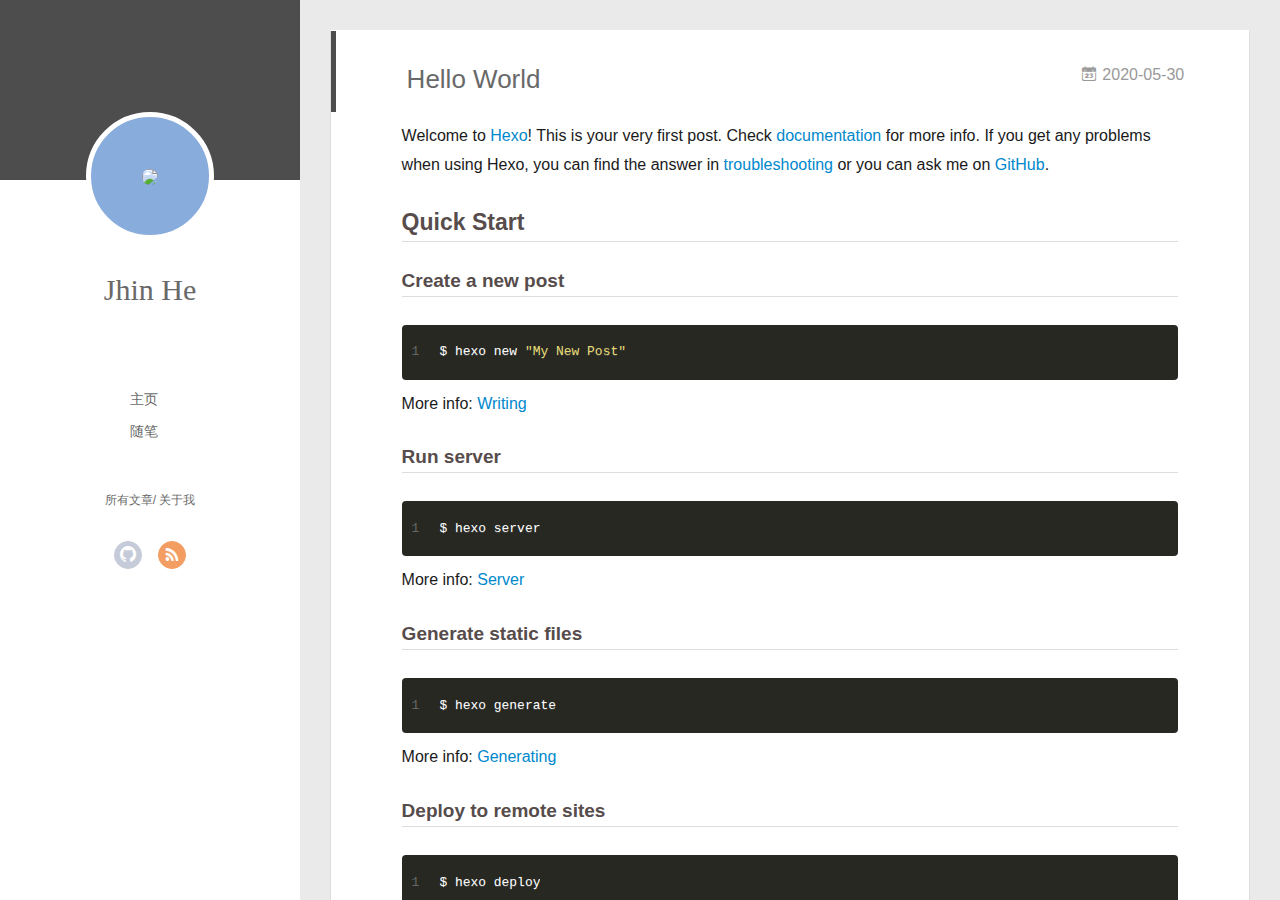
==== commit f47815f9: "Site updated: 2020-05-30 15:13:24" ====
--- a/index.html
+++ b/index.html
@@ -43,7 +43,7 @@
 <div class="intrude-less">
 	<header id="header" class="inner">
 		<a href="/" class="profilepic">
-			<img src="" class="js-avatar">
+			<img src="https://timgsa.baidu.com/timg?image&amp;quality=80&amp;size=b9999_10000&amp;sec=1590818651375&amp;di=589efff6f73b26114e7bffdd4cec1446&amp;imgtype=0&amp;src=http%3A%2F%2Fa.hiphotos.baidu.com%2Fzhidao%2Fpic%2Fitem%2F8d5494eef01f3a2905e288239f25bc315c607c30.jpg" class="js-avatar">
 		</a>
 		<hgroup>
 		  <h1 class="header-author"><a href="/">Jhin He</a></h1>
@@ -66,8 +66,6 @@
     			
             
     			
-    			<a q-on="click: openSlider(e, 'friends')" href="javascript:void(0)">友链</a>
-    			
             
     			
     			<a q-on="click: openSlider(e, 'aboutme')" href="javascript:void(0)">关于我</a>
@@ -77,13 +75,9 @@
 		<nav class="header-nav">
 			<div class="social">
 				
-					<a class="github" target="_blank" href="#" title="github"><i class="icon-github"></i></a>
-		        
-					<a class="weibo" target="_blank" href="#" title="weibo"><i class="icon-weibo"></i></a>
+					<a class="github" target="_blank" href="https://github.com/JhinHe" title="github"><i class="icon-github"></i></a>
 		        
 					<a class="rss" target="_blank" href="#" title="rss"><i class="icon-rss"></i></a>
-		        
-					<a class="zhihu" target="_blank" href="#" title="zhihu"><i class="icon-zhihu"></i></a>
 		        
 			</div>
 		</nav>
@@ -101,7 +95,7 @@
 	<div class="intrude-less">
 		<header id="header" class="inner">
 			<div class="profilepic">
-				<img src="" class="js-avatar">
+				<img src="https://timgsa.baidu.com/timg?image&amp;quality=80&amp;size=b9999_10000&amp;sec=1590818651375&amp;di=589efff6f73b26114e7bffdd4cec1446&amp;imgtype=0&amp;src=http%3A%2F%2Fa.hiphotos.baidu.com%2Fzhidao%2Fpic%2Fitem%2F8d5494eef01f3a2905e288239f25bc315c607c30.jpg" class="js-avatar">
 			</div>
 			<hgroup>
 			  <h1 class="header-author js-header-author">Jhin He</h1>
@@ -118,13 +112,9 @@
 			<nav class="header-nav">
 				<div class="social">
 					
-						<a class="github" target="_blank" href="#" title="github"><i class="icon-github"></i></a>
-			        
-						<a class="weibo" target="_blank" href="#" title="weibo"><i class="icon-weibo"></i></a>
+						<a class="github" target="_blank" href="https://github.com/JhinHe" title="github"><i class="icon-github"></i></a>
 			        
 						<a class="rss" target="_blank" href="#" title="rss"><i class="icon-rss"></i></a>
-			        
-						<a class="zhihu" target="_blank" href="#" title="zhihu"><i class="icon-zhihu"></i></a>
 			        
 				</div>
 			</nav>
@@ -151,6 +141,260 @@
           </div>
           <div id="js-content" class="content-ll">
             
+  
+    <article id="post-hello-world - 副本 (3)" class="article article-type-post  article-index" itemscope itemprop="blogPost">
+  <div class="article-inner">
+    
+      <header class="article-header">
+        
+  
+    <h1 itemprop="name">
+      <a class="article-title" href="/2020/05/30/hello-world%20-%20%E5%89%AF%E6%9C%AC%20(3)/">Hello World</a>
+    </h1>
+  
+
+        
+        <a href="/2020/05/30/hello-world%20-%20%E5%89%AF%E6%9C%AC%20(3)/" class="archive-article-date">
+  	<time datetime="2020-05-30T02:57:25.526Z" itemprop="datePublished"><i class="icon-calendar icon"></i>2020-05-30</time>
+</a>
+        
+      </header>
+    
+    <div class="article-entry" itemprop="articleBody">
+      
+        <p>Welcome to <a href="https://hexo.io/" target="_blank" rel="noopener">Hexo</a>! This is your very first post. Check <a href="https://hexo.io/docs/" target="_blank" rel="noopener">documentation</a> for more info. If you get any problems when using Hexo, you can find the answer in <a href="https://hexo.io/docs/troubleshooting.html" target="_blank" rel="noopener">troubleshooting</a> or you can ask me on <a href="https://github.com/hexojs/hexo/issues" target="_blank" rel="noopener">GitHub</a>.</p>
+<h2 id="Quick-Start"><a href="#Quick-Start" class="headerlink" title="Quick Start"></a>Quick Start</h2><h3 id="Create-a-new-post"><a href="#Create-a-new-post" class="headerlink" title="Create a new post"></a>Create a new post</h3><figure class="highlight bash"><table><tr><td class="gutter"><pre><span class="line">1</span><br></pre></td><td class="code"><pre><span class="line">$ hexo new <span class="string">"My New Post"</span></span><br></pre></td></tr></table></figure>
+
+<p>More info: <a href="https://hexo.io/docs/writing.html" target="_blank" rel="noopener">Writing</a></p>
+<h3 id="Run-server"><a href="#Run-server" class="headerlink" title="Run server"></a>Run server</h3><figure class="highlight bash"><table><tr><td class="gutter"><pre><span class="line">1</span><br></pre></td><td class="code"><pre><span class="line">$ hexo server</span><br></pre></td></tr></table></figure>
+
+<p>More info: <a href="https://hexo.io/docs/server.html" target="_blank" rel="noopener">Server</a></p>
+<h3 id="Generate-static-files"><a href="#Generate-static-files" class="headerlink" title="Generate static files"></a>Generate static files</h3><figure class="highlight bash"><table><tr><td class="gutter"><pre><span class="line">1</span><br></pre></td><td class="code"><pre><span class="line">$ hexo generate</span><br></pre></td></tr></table></figure>
+
+<p>More info: <a href="https://hexo.io/docs/generating.html" target="_blank" rel="noopener">Generating</a></p>
+<h3 id="Deploy-to-remote-sites"><a href="#Deploy-to-remote-sites" class="headerlink" title="Deploy to remote sites"></a>Deploy to remote sites</h3><figure class="highlight bash"><table><tr><td class="gutter"><pre><span class="line">1</span><br></pre></td><td class="code"><pre><span class="line">$ hexo deploy</span><br></pre></td></tr></table></figure>
+
+<p>More info: <a href="https://hexo.io/docs/one-command-deployment.html" target="_blank" rel="noopener">Deployment</a></p>
+
+      
+
+      
+    </div>
+    <div class="article-info article-info-index">
+      
+      
+      
+
+      
+        <p class="article-more-link">
+          <a class="article-more-a" href="/2020/05/30/hello-world%20-%20%E5%89%AF%E6%9C%AC%20(3)/">展开全文 >></a>
+        </p>
+      
+
+      
+      <div class="clearfix"></div>
+    </div>
+  </div>
+</article>
+
+<aside class="wrap-side-operation">
+    <div class="mod-side-operation">
+        
+        <div class="jump-container" id="js-jump-container" style="display:none;">
+            <a href="javascript:void(0)" class="mod-side-operation__jump-to-top">
+                <i class="icon-font icon-back"></i>
+            </a>
+            <div id="js-jump-plan-container" class="jump-plan-container" style="top: -11px;">
+                <i class="icon-font icon-plane jump-plane"></i>
+            </div>
+        </div>
+        
+        
+    </div>
+</aside>
+
+
+
+
+  
+    <article id="post-hello-world - 副本 (2)" class="article article-type-post  article-index" itemscope itemprop="blogPost">
+  <div class="article-inner">
+    
+      <header class="article-header">
+        
+  
+    <h1 itemprop="name">
+      <a class="article-title" href="/2020/05/30/hello-world%20-%20%E5%89%AF%E6%9C%AC%20(2)/">Hello World</a>
+    </h1>
+  
+
+        
+        <a href="/2020/05/30/hello-world%20-%20%E5%89%AF%E6%9C%AC%20(2)/" class="archive-article-date">
+  	<time datetime="2020-05-30T02:57:25.327Z" itemprop="datePublished"><i class="icon-calendar icon"></i>2020-05-30</time>
+</a>
+        
+      </header>
+    
+    <div class="article-entry" itemprop="articleBody">
+      
+        <p>Welcome to <a href="https://hexo.io/" target="_blank" rel="noopener">Hexo</a>! This is your very first post. Check <a href="https://hexo.io/docs/" target="_blank" rel="noopener">documentation</a> for more info. If you get any problems when using Hexo, you can find the answer in <a href="https://hexo.io/docs/troubleshooting.html" target="_blank" rel="noopener">troubleshooting</a> or you can ask me on <a href="https://github.com/hexojs/hexo/issues" target="_blank" rel="noopener">GitHub</a>.</p>
+<h2 id="Quick-Start"><a href="#Quick-Start" class="headerlink" title="Quick Start"></a>Quick Start</h2><h3 id="Create-a-new-post"><a href="#Create-a-new-post" class="headerlink" title="Create a new post"></a>Create a new post</h3><figure class="highlight bash"><table><tr><td class="gutter"><pre><span class="line">1</span><br></pre></td><td class="code"><pre><span class="line">$ hexo new <span class="string">"My New Post"</span></span><br></pre></td></tr></table></figure>
+
+<p>More info: <a href="https://hexo.io/docs/writing.html" target="_blank" rel="noopener">Writing</a></p>
+<h3 id="Run-server"><a href="#Run-server" class="headerlink" title="Run server"></a>Run server</h3><figure class="highlight bash"><table><tr><td class="gutter"><pre><span class="line">1</span><br></pre></td><td class="code"><pre><span class="line">$ hexo server</span><br></pre></td></tr></table></figure>
+
+<p>More info: <a href="https://hexo.io/docs/server.html" target="_blank" rel="noopener">Server</a></p>
+<h3 id="Generate-static-files"><a href="#Generate-static-files" class="headerlink" title="Generate static files"></a>Generate static files</h3><figure class="highlight bash"><table><tr><td class="gutter"><pre><span class="line">1</span><br></pre></td><td class="code"><pre><span class="line">$ hexo generate</span><br></pre></td></tr></table></figure>
+
+<p>More info: <a href="https://hexo.io/docs/generating.html" target="_blank" rel="noopener">Generating</a></p>
+<h3 id="Deploy-to-remote-sites"><a href="#Deploy-to-remote-sites" class="headerlink" title="Deploy to remote sites"></a>Deploy to remote sites</h3><figure class="highlight bash"><table><tr><td class="gutter"><pre><span class="line">1</span><br></pre></td><td class="code"><pre><span class="line">$ hexo deploy</span><br></pre></td></tr></table></figure>
+
+<p>More info: <a href="https://hexo.io/docs/one-command-deployment.html" target="_blank" rel="noopener">Deployment</a></p>
+
+      
+
+      
+    </div>
+    <div class="article-info article-info-index">
+      
+      
+      
+
+      
+        <p class="article-more-link">
+          <a class="article-more-a" href="/2020/05/30/hello-world%20-%20%E5%89%AF%E6%9C%AC%20(2)/">展开全文 >></a>
+        </p>
+      
+
+      
+      <div class="clearfix"></div>
+    </div>
+  </div>
+</article>
+
+<aside class="wrap-side-operation">
+    <div class="mod-side-operation">
+        
+        <div class="jump-container" id="js-jump-container" style="display:none;">
+            <a href="javascript:void(0)" class="mod-side-operation__jump-to-top">
+                <i class="icon-font icon-back"></i>
+            </a>
+            <div id="js-jump-plan-container" class="jump-plan-container" style="top: -11px;">
+                <i class="icon-font icon-plane jump-plane"></i>
+            </div>
+        </div>
+        
+        
+    </div>
+</aside>
+
+
+
+
+  
+    <article id="post-1" class="article article-type-post  article-index" itemscope itemprop="blogPost">
+  <div class="article-inner">
+    
+      <header class="article-header">
+        
+  
+    <h1 itemprop="name">
+      <a class="article-title" href="/2020/05/30/1/">使用Hexo+Github搭建个人静态博客</a>
+    </h1>
+  
+
+        
+        <a href="/2020/05/30/1/" class="archive-article-date">
+  	<time datetime="2020-05-30T02:43:52.916Z" itemprop="datePublished"><i class="icon-calendar icon"></i>2020-05-30</time>
+</a>
+        
+      </header>
+    
+    <div class="article-entry" itemprop="articleBody">
+      
+        <p><a href="https://hexo.io/zh-cn/docs/" target="_blank" rel="noopener">Hexo</a>是一个快速、简洁、高效的博客框架。但在安装hexo前，需要先安装 Node.js 和 Git。<br><a href="https://baike.baidu.com/item/GitHub" target="_blank" rel="noopener">Github</a>是一个面向开源及私有软件项目的托管平台，只支持 Git 作为唯一的版本库格式进行托管。</p>
+<h2 id="一、Hexo运行环境搭建"><a href="#一、Hexo运行环境搭建" class="headerlink" title="一、Hexo运行环境搭建"></a>一、Hexo运行环境搭建</h2><h3 id="安装Node-js"><a href="#安装Node-js" class="headerlink" title="安装Node.js"></a>安装Node.js</h3><p>安装 Node.js 主要是为了使用它附带的 npm 包管理器。[官网链接]（<a href="https://nodejs.org/en/" target="_blank" rel="noopener">https://nodejs.org/en/</a>) </p>
+<h3 id="安装Git"><a href="#安装Git" class="headerlink" title="安装Git"></a>安装Git</h3><p>安装 Git 是为了使用它处理项目和推送博客到 Github <a href="https://git-scm.com/" target="_blank" rel="noopener">官网链接</a><a href="https://github.com/waylau/git-for-win" target="_blank" rel="noopener">国内下载比在官网下快</a><br>  （没有特殊要求一路next到底就行）</p>
+<h3 id="安装结果验证"><a href="#安装结果验证" class="headerlink" title="安装结果验证"></a>安装结果验证</h3><p>安装完成后，可以在命令提示符输入</p>
+<figure class="highlight bash"><table><tr><td class="gutter"><pre><span class="line">1</span><br><span class="line">2</span><br><span class="line">3</span><br></pre></td><td class="code"><pre><span class="line">C:\Users\Username&gt; node -v</span><br><span class="line">C:\Users\Username&gt; npm -v</span><br><span class="line">C:\Users\Username&gt; git --version</span><br></pre></td></tr></table></figure>
+<p>确认是否安装成功，以及安装的版本号。</p>
+<h2 id="二、创建Github仓库"><a href="#二、创建Github仓库" class="headerlink" title="二、创建Github仓库"></a>二、创建Github仓库</h2><h3 id="注册Github"><a href="#注册Github" class="headerlink" title="注册Github"></a>注册Github</h3><p>注册、登录 <a href="https://github.com/" target="_blank" rel="noopener">Github</a> </p>
+<h3 id="创建仓库"><a href="#创建仓库" class="headerlink" title="创建仓库"></a>创建仓库</h3><p>登录Github后，点击右上角头像，在弹出下拉菜单中，点击 your repositories ，点击 New 进行仓库创建。在 Repository name 中输入 username.github.io 。如果你不绑定别的域名的话，这个就是访问博客的域名，其中 username 是你在注册 Github 时的用户名。</p>
+<h3 id="创建SSH-Key"><a href="#创建SSH-Key" class="headerlink" title="创建SSH Key"></a>创建SSH Key</h3><p>静态博客每次更新内容的时候，需要提交新的代码到你的 Github 。这需要拥有你的 Github 权限，也就是输入账号密码。 SSH Key 的作用就是加密登录过程。</p>
+<p>在命令提示符中输入</p>
+<figure class="highlight bash"><table><tr><td class="gutter"><pre><span class="line">1</span><br></pre></td><td class="code"><pre><span class="line">C:\Users\Username&gt; ssh-keygen -t rsa -C <span class="string">"注册Github的邮箱地址"</span></span><br></pre></td></tr></table></figure>
+<p>三次回车得到你公钥存储地址，例如</p>
+<figure class="highlight bash"><table><tr><td class="gutter"><pre><span class="line">1</span><br></pre></td><td class="code"><pre><span class="line">Your public key has been saved <span class="keyword">in</span> /c/Users/user/.ssh/id_rsa.pub.</span><br></pre></td></tr></table></figure>
+
+<p>找到该文件，打开并复制里面所有内容。然后进入 Github 的 <a href="https://github.com/settings/keys" target="_blank" rel="noopener">SSH Key 设置页面</a>。创建新 SSH Key，Title 填随便填，key 填刚复制的内容，保持即可。</p>
+<p>若想测试 SSH Key 是否设置成功，可以在命令提示符中输入</p>
+<figure class="highlight bash"><table><tr><td class="gutter"><pre><span class="line">1</span><br></pre></td><td class="code"><pre><span class="line">C:\Users\Username&gt; ssh -T git@github.com</span><br></pre></td></tr></table></figure>
+<p>出现提示后再输入yes，即可查看结果。</p>
+<h2 id="三、安装Hexo"><a href="#三、安装Hexo" class="headerlink" title="三、安装Hexo"></a>三、安装Hexo</h2><h3 id="安装Hexo"><a href="#安装Hexo" class="headerlink" title="安装Hexo"></a>安装Hexo</h3><p>在开始菜单中打开 Git Bash ,先配置个人信息。</p>
+<figure class="highlight bash"><table><tr><td class="gutter"><pre><span class="line">1</span><br><span class="line">2</span><br></pre></td><td class="code"><pre><span class="line">$ git config --global user.name <span class="string">"你的Github用户名"</span></span><br><span class="line">$ git config --global user.email <span class="string">"你的Github注册邮箱"</span></span><br></pre></td></tr></table></figure>
+<p>通过下面代码安装Hexo</p>
+<figure class="highlight bash"><table><tr><td class="gutter"><pre><span class="line">1</span><br></pre></td><td class="code"><pre><span class="line">$ npm install -g Hexo-cli</span><br></pre></td></tr></table></figure>
+<p>等待安装完毕</p>
+<h3 id="初始化blog"><a href="#初始化blog" class="headerlink" title="初始化blog"></a>初始化blog</h3><p>在你想存放博客文件的目录下，右键选择 Git Bash Here 。或者通过 cd 指令将 Git Bash 的操作目录移动到目标文件夹，比如</p>
+<figure class="highlight bash"><table><tr><td class="gutter"><pre><span class="line">1</span><br></pre></td><td class="code"><pre><span class="line">$ <span class="built_in">cd</span> /d/blog</span><br></pre></td></tr></table></figure>
+<p>以我自己来举例子，我在 d 盘创建了 blog 文件夹用来存放博客相关内容。将 Git Bash 移动到 blog 目录后在 git 里输入以下代码就会在 blog 文件夹内创建一个 Hexo 文件夹，用以存放博客内容。</p>
+<figure class="highlight bash"><table><tr><td class="gutter"><pre><span class="line">1</span><br></pre></td><td class="code"><pre><span class="line">$ hexo init</span><br></pre></td></tr></table></figure>
+<p>等待出现以下内容，表示博客已经初始化完成。</p>
+<figure class="highlight bash"><table><tr><td class="gutter"><pre><span class="line">1</span><br></pre></td><td class="code"><pre><span class="line">INFO  Start blogging with Hexo!</span><br></pre></td></tr></table></figure>
+
+
+<h2 id="预览、发布博客"><a href="#预览、发布博客" class="headerlink" title="预览、发布博客"></a>预览、发布博客</h2><h3 id="本地服务器预览"><a href="#本地服务器预览" class="headerlink" title="本地服务器预览"></a>本地服务器预览</h3><p>初始化 Hexo 后，source 目录下已经自带一篇 hello world 文章。</p>
+<figure class="highlight bash"><table><tr><td class="gutter"><pre><span class="line">1</span><br><span class="line">2</span><br></pre></td><td class="code"><pre><span class="line">$ hexo generate   <span class="comment"># 生成博客</span></span><br><span class="line">$ hexo server     <span class="comment"># 创建本地服务器</span></span><br></pre></td></tr></table></figure>
+<p>创建本地服务器后，就可以在浏览器输入 <a href="http://localhost:4000/" target="_blank" rel="noopener">http://localhost:4000/</a> ，用4000端口本地预览博客内容。</p>
+<h3 id="发布博客"><a href="#发布博客" class="headerlink" title="发布博客"></a>发布博客</h3><p>先用 Git Bash 安装一个插件用以发布博客</p>
+<figure class="highlight bash"><table><tr><td class="gutter"><pre><span class="line">1</span><br></pre></td><td class="code"><pre><span class="line">$ npm install hexo-deployer-git --save</span><br></pre></td></tr></table></figure>
+
+<p>然后打开hexo文件夹中的配置文件_config.yml，滑到最底下，将 deploy 内容修改成</p>
+<figure class="highlight bash"><table><tr><td class="gutter"><pre><span class="line">1</span><br><span class="line">2</span><br><span class="line">3</span><br><span class="line">4</span><br><span class="line">5</span><br><span class="line">6</span><br></pre></td><td class="code"><pre><span class="line"><span class="comment"># Deployment</span></span><br><span class="line"><span class="comment">## Docs: https://hexo.io/docs/deployment.html</span></span><br><span class="line">deploy:</span><br><span class="line">  <span class="built_in">type</span>: <span class="string">'git'</span></span><br><span class="line">  repo: <span class="string">'https://github.com/yourname/yourname.github.io.git'</span>   <span class="comment"># yourname填你的github名</span></span><br><span class="line">  branch: master</span><br></pre></td></tr></table></figure>
+
+<p>都完成之后，在 Git Bash 以下内容发布博客。</p>
+<figure class="highlight bash"><table><tr><td class="gutter"><pre><span class="line">1</span><br></pre></td><td class="code"><pre><span class="line">$ hexo d</span><br></pre></td></tr></table></figure>
+
+      
+
+      
+    </div>
+    <div class="article-info article-info-index">
+      
+      
+      
+
+      
+        <p class="article-more-link">
+          <a class="article-more-a" href="/2020/05/30/1/">展开全文 >></a>
+        </p>
+      
+
+      
+      <div class="clearfix"></div>
+    </div>
+  </div>
+</article>
+
+<aside class="wrap-side-operation">
+    <div class="mod-side-operation">
+        
+        <div class="jump-container" id="js-jump-container" style="display:none;">
+            <a href="javascript:void(0)" class="mod-side-operation__jump-to-top">
+                <i class="icon-font icon-back"></i>
+            </a>
+            <div id="js-jump-plan-container" class="jump-plan-container" style="top: -11px;">
+                <i class="icon-font icon-plane jump-plane"></i>
+            </div>
+        </div>
+        
+        
+    </div>
+</aside>
+
+
+
+
   
     <article id="post-hello-world" class="article article-type-post  article-index" itemscope itemprop="blogPost">
   <div class="article-inner">
@@ -279,8 +523,6 @@
       
     
       
-      
-      
     
       
       
@@ -292,15 +534,13 @@
     
     
       
-      <li style="width: 33.333333333333336%" q-on="click: openSlider(e, 'innerArchive')"><a href="javascript:void(0)" q-class="active:innerArchive">所有文章</a></li>
-      
-        
-      
-      <li style="width: 33.333333333333336%" q-on="click: openSlider(e, 'friends')"><a href="javascript:void(0)" q-class="active:friends">友链</a></li>
-      
-        
-      
-      <li style="width: 33.333333333333336%" q-on="click: openSlider(e, 'aboutme')"><a href="javascript:void(0)" q-class="active:aboutme">关于我</a></li>
+      <li style="width: 50%" q-on="click: openSlider(e, 'innerArchive')"><a href="javascript:void(0)" q-class="active:innerArchive">所有文章</a></li>
+      
+        
+      
+        
+      
+      <li style="width: 50%" q-on="click: openSlider(e, 'aboutme')"><a href="javascript:void(0)" q-class="active:aboutme">关于我</a></li>
       
         
     </ul>
@@ -364,43 +604,11 @@
     
 
     
-    	<section class="tools-section tools-section-friends" q-show="friends">
-  		
-        <ul class="search-ul">
-          
-            <li class="search-li">
-              <a href="http://localhost:4000/" target="_blank" class="search-title"><i class="icon-quo-left icon"></i>友情链接1</a>
-            </li>
-          
-            <li class="search-li">
-              <a href="http://localhost:4000/" target="_blank" class="search-title"><i class="icon-quo-left icon"></i>友情链接2</a>
-            </li>
-          
-            <li class="search-li">
-              <a href="http://localhost:4000/" target="_blank" class="search-title"><i class="icon-quo-left icon"></i>友情链接3</a>
-            </li>
-          
-            <li class="search-li">
-              <a href="http://localhost:4000/" target="_blank" class="search-title"><i class="icon-quo-left icon"></i>友情链接4</a>
-            </li>
-          
-            <li class="search-li">
-              <a href="http://localhost:4000/" target="_blank" class="search-title"><i class="icon-quo-left icon"></i>友情链接5</a>
-            </li>
-          
-            <li class="search-li">
-              <a href="http://localhost:4000/" target="_blank" class="search-title"><i class="icon-quo-left icon"></i>友情链接6</a>
-            </li>
-          
-        </ul>
-  		
-    	</section>
-    
 
     
     	<section class="tools-section tools-section-me" q-show="aboutme">
   	  	
-  	  		<div class="aboutme-wrap" id="js-aboutme">很惭愧&lt;br&gt;&lt;br&gt;只做了一点微小的工作&lt;br&gt;谢谢大家</div>
+  	  		<div class="aboutme-wrap" id="js-aboutme">一般通过&lt;br&gt;年轻的大叔</div>
   	  	
     	</section>
     
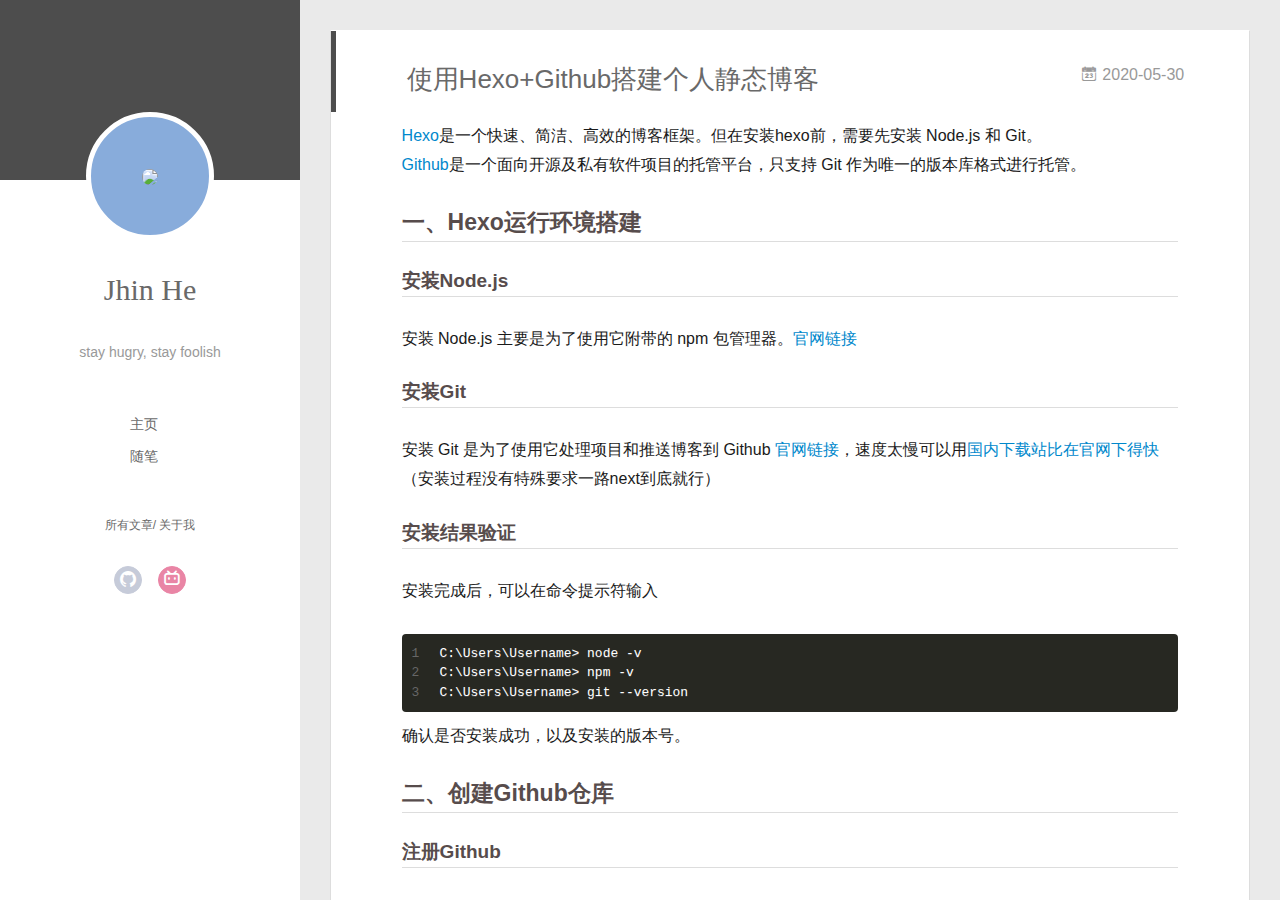
==== commit b96bfa6b: "Site updated: 2020-05-30 15:55:24" ====
--- a/index.html
+++ b/index.html
@@ -48,6 +48,8 @@
 		<hgroup>
 		  <h1 class="header-author"><a href="/">Jhin He</a></h1>
 		</hgroup>
+		
+		<p class="header-subtitle">stay hugry, stay foolish</p>
 		
 
 		<nav class="header-menu">
@@ -77,7 +79,7 @@
 				
 					<a class="github" target="_blank" href="https://github.com/JhinHe" title="github"><i class="icon-github"></i></a>
 		        
-					<a class="rss" target="_blank" href="#" title="rss"><i class="icon-rss"></i></a>
+					<a class="bilibili" target="_blank" href="https://space.bilibili.com/7145408" title="bilibili"><i class="icon-bilibili"></i></a>
 		        
 			</div>
 		</nav>
@@ -101,6 +103,8 @@
 			  <h1 class="header-author js-header-author">Jhin He</h1>
 			</hgroup>
 			
+			<p class="header-subtitle"><i class="icon icon-quo-left"></i>stay hugry, stay foolish<i class="icon icon-quo-right"></i></p>
+			
 			
 			
 				
@@ -114,7 +118,7 @@
 					
 						<a class="github" target="_blank" href="https://github.com/JhinHe" title="github"><i class="icon-github"></i></a>
 			        
-						<a class="rss" target="_blank" href="#" title="rss"><i class="icon-rss"></i></a>
+						<a class="bilibili" target="_blank" href="https://space.bilibili.com/7145408" title="bilibili"><i class="icon-bilibili"></i></a>
 			        
 				</div>
 			</nav>
@@ -142,169 +146,19 @@
           <div id="js-content" class="content-ll">
             
   
-    <article id="post-hello-world - 副本 (3)" class="article article-type-post  article-index" itemscope itemprop="blogPost">
+    <article id="post-使用Hexo+Github搭建个人静态博客" class="article article-type-post  article-index" itemscope itemprop="blogPost">
   <div class="article-inner">
     
       <header class="article-header">
         
   
     <h1 itemprop="name">
-      <a class="article-title" href="/2020/05/30/hello-world%20-%20%E5%89%AF%E6%9C%AC%20(3)/">Hello World</a>
+      <a class="article-title" href="/2020/05/30/%E4%BD%BF%E7%94%A8Hexo+Github%E6%90%AD%E5%BB%BA%E4%B8%AA%E4%BA%BA%E9%9D%99%E6%80%81%E5%8D%9A%E5%AE%A2/">使用Hexo+Github搭建个人静态博客</a>
     </h1>
   
 
         
-        <a href="/2020/05/30/hello-world%20-%20%E5%89%AF%E6%9C%AC%20(3)/" class="archive-article-date">
-  	<time datetime="2020-05-30T02:57:25.526Z" itemprop="datePublished"><i class="icon-calendar icon"></i>2020-05-30</time>
-</a>
-        
-      </header>
-    
-    <div class="article-entry" itemprop="articleBody">
-      
-        <p>Welcome to <a href="https://hexo.io/" target="_blank" rel="noopener">Hexo</a>! This is your very first post. Check <a href="https://hexo.io/docs/" target="_blank" rel="noopener">documentation</a> for more info. If you get any problems when using Hexo, you can find the answer in <a href="https://hexo.io/docs/troubleshooting.html" target="_blank" rel="noopener">troubleshooting</a> or you can ask me on <a href="https://github.com/hexojs/hexo/issues" target="_blank" rel="noopener">GitHub</a>.</p>
-<h2 id="Quick-Start"><a href="#Quick-Start" class="headerlink" title="Quick Start"></a>Quick Start</h2><h3 id="Create-a-new-post"><a href="#Create-a-new-post" class="headerlink" title="Create a new post"></a>Create a new post</h3><figure class="highlight bash"><table><tr><td class="gutter"><pre><span class="line">1</span><br></pre></td><td class="code"><pre><span class="line">$ hexo new <span class="string">"My New Post"</span></span><br></pre></td></tr></table></figure>
-
-<p>More info: <a href="https://hexo.io/docs/writing.html" target="_blank" rel="noopener">Writing</a></p>
-<h3 id="Run-server"><a href="#Run-server" class="headerlink" title="Run server"></a>Run server</h3><figure class="highlight bash"><table><tr><td class="gutter"><pre><span class="line">1</span><br></pre></td><td class="code"><pre><span class="line">$ hexo server</span><br></pre></td></tr></table></figure>
-
-<p>More info: <a href="https://hexo.io/docs/server.html" target="_blank" rel="noopener">Server</a></p>
-<h3 id="Generate-static-files"><a href="#Generate-static-files" class="headerlink" title="Generate static files"></a>Generate static files</h3><figure class="highlight bash"><table><tr><td class="gutter"><pre><span class="line">1</span><br></pre></td><td class="code"><pre><span class="line">$ hexo generate</span><br></pre></td></tr></table></figure>
-
-<p>More info: <a href="https://hexo.io/docs/generating.html" target="_blank" rel="noopener">Generating</a></p>
-<h3 id="Deploy-to-remote-sites"><a href="#Deploy-to-remote-sites" class="headerlink" title="Deploy to remote sites"></a>Deploy to remote sites</h3><figure class="highlight bash"><table><tr><td class="gutter"><pre><span class="line">1</span><br></pre></td><td class="code"><pre><span class="line">$ hexo deploy</span><br></pre></td></tr></table></figure>
-
-<p>More info: <a href="https://hexo.io/docs/one-command-deployment.html" target="_blank" rel="noopener">Deployment</a></p>
-
-      
-
-      
-    </div>
-    <div class="article-info article-info-index">
-      
-      
-      
-
-      
-        <p class="article-more-link">
-          <a class="article-more-a" href="/2020/05/30/hello-world%20-%20%E5%89%AF%E6%9C%AC%20(3)/">展开全文 >></a>
-        </p>
-      
-
-      
-      <div class="clearfix"></div>
-    </div>
-  </div>
-</article>
-
-<aside class="wrap-side-operation">
-    <div class="mod-side-operation">
-        
-        <div class="jump-container" id="js-jump-container" style="display:none;">
-            <a href="javascript:void(0)" class="mod-side-operation__jump-to-top">
-                <i class="icon-font icon-back"></i>
-            </a>
-            <div id="js-jump-plan-container" class="jump-plan-container" style="top: -11px;">
-                <i class="icon-font icon-plane jump-plane"></i>
-            </div>
-        </div>
-        
-        
-    </div>
-</aside>
-
-
-
-
-  
-    <article id="post-hello-world - 副本 (2)" class="article article-type-post  article-index" itemscope itemprop="blogPost">
-  <div class="article-inner">
-    
-      <header class="article-header">
-        
-  
-    <h1 itemprop="name">
-      <a class="article-title" href="/2020/05/30/hello-world%20-%20%E5%89%AF%E6%9C%AC%20(2)/">Hello World</a>
-    </h1>
-  
-
-        
-        <a href="/2020/05/30/hello-world%20-%20%E5%89%AF%E6%9C%AC%20(2)/" class="archive-article-date">
-  	<time datetime="2020-05-30T02:57:25.327Z" itemprop="datePublished"><i class="icon-calendar icon"></i>2020-05-30</time>
-</a>
-        
-      </header>
-    
-    <div class="article-entry" itemprop="articleBody">
-      
-        <p>Welcome to <a href="https://hexo.io/" target="_blank" rel="noopener">Hexo</a>! This is your very first post. Check <a href="https://hexo.io/docs/" target="_blank" rel="noopener">documentation</a> for more info. If you get any problems when using Hexo, you can find the answer in <a href="https://hexo.io/docs/troubleshooting.html" target="_blank" rel="noopener">troubleshooting</a> or you can ask me on <a href="https://github.com/hexojs/hexo/issues" target="_blank" rel="noopener">GitHub</a>.</p>
-<h2 id="Quick-Start"><a href="#Quick-Start" class="headerlink" title="Quick Start"></a>Quick Start</h2><h3 id="Create-a-new-post"><a href="#Create-a-new-post" class="headerlink" title="Create a new post"></a>Create a new post</h3><figure class="highlight bash"><table><tr><td class="gutter"><pre><span class="line">1</span><br></pre></td><td class="code"><pre><span class="line">$ hexo new <span class="string">"My New Post"</span></span><br></pre></td></tr></table></figure>
-
-<p>More info: <a href="https://hexo.io/docs/writing.html" target="_blank" rel="noopener">Writing</a></p>
-<h3 id="Run-server"><a href="#Run-server" class="headerlink" title="Run server"></a>Run server</h3><figure class="highlight bash"><table><tr><td class="gutter"><pre><span class="line">1</span><br></pre></td><td class="code"><pre><span class="line">$ hexo server</span><br></pre></td></tr></table></figure>
-
-<p>More info: <a href="https://hexo.io/docs/server.html" target="_blank" rel="noopener">Server</a></p>
-<h3 id="Generate-static-files"><a href="#Generate-static-files" class="headerlink" title="Generate static files"></a>Generate static files</h3><figure class="highlight bash"><table><tr><td class="gutter"><pre><span class="line">1</span><br></pre></td><td class="code"><pre><span class="line">$ hexo generate</span><br></pre></td></tr></table></figure>
-
-<p>More info: <a href="https://hexo.io/docs/generating.html" target="_blank" rel="noopener">Generating</a></p>
-<h3 id="Deploy-to-remote-sites"><a href="#Deploy-to-remote-sites" class="headerlink" title="Deploy to remote sites"></a>Deploy to remote sites</h3><figure class="highlight bash"><table><tr><td class="gutter"><pre><span class="line">1</span><br></pre></td><td class="code"><pre><span class="line">$ hexo deploy</span><br></pre></td></tr></table></figure>
-
-<p>More info: <a href="https://hexo.io/docs/one-command-deployment.html" target="_blank" rel="noopener">Deployment</a></p>
-
-      
-
-      
-    </div>
-    <div class="article-info article-info-index">
-      
-      
-      
-
-      
-        <p class="article-more-link">
-          <a class="article-more-a" href="/2020/05/30/hello-world%20-%20%E5%89%AF%E6%9C%AC%20(2)/">展开全文 >></a>
-        </p>
-      
-
-      
-      <div class="clearfix"></div>
-    </div>
-  </div>
-</article>
-
-<aside class="wrap-side-operation">
-    <div class="mod-side-operation">
-        
-        <div class="jump-container" id="js-jump-container" style="display:none;">
-            <a href="javascript:void(0)" class="mod-side-operation__jump-to-top">
-                <i class="icon-font icon-back"></i>
-            </a>
-            <div id="js-jump-plan-container" class="jump-plan-container" style="top: -11px;">
-                <i class="icon-font icon-plane jump-plane"></i>
-            </div>
-        </div>
-        
-        
-    </div>
-</aside>
-
-
-
-
-  
-    <article id="post-1" class="article article-type-post  article-index" itemscope itemprop="blogPost">
-  <div class="article-inner">
-    
-      <header class="article-header">
-        
-  
-    <h1 itemprop="name">
-      <a class="article-title" href="/2020/05/30/1/">使用Hexo+Github搭建个人静态博客</a>
-    </h1>
-  
-
-        
-        <a href="/2020/05/30/1/" class="archive-article-date">
+        <a href="/2020/05/30/%E4%BD%BF%E7%94%A8Hexo+Github%E6%90%AD%E5%BB%BA%E4%B8%AA%E4%BA%BA%E9%9D%99%E6%80%81%E5%8D%9A%E5%AE%A2/" class="archive-article-date">
   	<time datetime="2020-05-30T02:43:52.916Z" itemprop="datePublished"><i class="icon-calendar icon"></i>2020-05-30</time>
 </a>
         
@@ -313,48 +167,48 @@
     <div class="article-entry" itemprop="articleBody">
       
         <p><a href="https://hexo.io/zh-cn/docs/" target="_blank" rel="noopener">Hexo</a>是一个快速、简洁、高效的博客框架。但在安装hexo前，需要先安装 Node.js 和 Git。<br><a href="https://baike.baidu.com/item/GitHub" target="_blank" rel="noopener">Github</a>是一个面向开源及私有软件项目的托管平台，只支持 Git 作为唯一的版本库格式进行托管。</p>
-<h2 id="一、Hexo运行环境搭建"><a href="#一、Hexo运行环境搭建" class="headerlink" title="一、Hexo运行环境搭建"></a>一、Hexo运行环境搭建</h2><h3 id="安装Node-js"><a href="#安装Node-js" class="headerlink" title="安装Node.js"></a>安装Node.js</h3><p>安装 Node.js 主要是为了使用它附带的 npm 包管理器。[官网链接]（<a href="https://nodejs.org/en/" target="_blank" rel="noopener">https://nodejs.org/en/</a>) </p>
-<h3 id="安装Git"><a href="#安装Git" class="headerlink" title="安装Git"></a>安装Git</h3><p>安装 Git 是为了使用它处理项目和推送博客到 Github <a href="https://git-scm.com/" target="_blank" rel="noopener">官网链接</a><a href="https://github.com/waylau/git-for-win" target="_blank" rel="noopener">国内下载比在官网下快</a><br>  （没有特殊要求一路next到底就行）</p>
+<h2 id="一、Hexo运行环境搭建"><a href="#一、Hexo运行环境搭建" class="headerlink" title="一、Hexo运行环境搭建"></a>一、Hexo运行环境搭建</h2><h3 id="安装Node-js"><a href="#安装Node-js" class="headerlink" title="安装Node.js"></a>安装Node.js</h3><p>安装 Node.js 主要是为了使用它附带的 npm 包管理器。<a href="https://nodejs.org/en/" target="_blank" rel="noopener">官网链接</a> </p>
+<h3 id="安装Git"><a href="#安装Git" class="headerlink" title="安装Git"></a>安装Git</h3><p>安装 Git 是为了使用它处理项目和推送博客到 Github <a href="https://git-scm.com/" target="_blank" rel="noopener">官网链接</a>，速度太慢可以用<a href="https://github.com/waylau/git-for-win" target="_blank" rel="noopener">国内下载站比在官网下得快</a><br>  （安装过程没有特殊要求一路next到底就行）</p>
 <h3 id="安装结果验证"><a href="#安装结果验证" class="headerlink" title="安装结果验证"></a>安装结果验证</h3><p>安装完成后，可以在命令提示符输入</p>
 <figure class="highlight bash"><table><tr><td class="gutter"><pre><span class="line">1</span><br><span class="line">2</span><br><span class="line">3</span><br></pre></td><td class="code"><pre><span class="line">C:\Users\Username&gt; node -v</span><br><span class="line">C:\Users\Username&gt; npm -v</span><br><span class="line">C:\Users\Username&gt; git --version</span><br></pre></td></tr></table></figure>
 <p>确认是否安装成功，以及安装的版本号。</p>
-<h2 id="二、创建Github仓库"><a href="#二、创建Github仓库" class="headerlink" title="二、创建Github仓库"></a>二、创建Github仓库</h2><h3 id="注册Github"><a href="#注册Github" class="headerlink" title="注册Github"></a>注册Github</h3><p>注册、登录 <a href="https://github.com/" target="_blank" rel="noopener">Github</a> </p>
-<h3 id="创建仓库"><a href="#创建仓库" class="headerlink" title="创建仓库"></a>创建仓库</h3><p>登录Github后，点击右上角头像，在弹出下拉菜单中，点击 your repositories ，点击 New 进行仓库创建。在 Repository name 中输入 username.github.io 。如果你不绑定别的域名的话，这个就是访问博客的域名，其中 username 是你在注册 Github 时的用户名。</p>
-<h3 id="创建SSH-Key"><a href="#创建SSH-Key" class="headerlink" title="创建SSH Key"></a>创建SSH Key</h3><p>静态博客每次更新内容的时候，需要提交新的代码到你的 Github 。这需要拥有你的 Github 权限，也就是输入账号密码。 SSH Key 的作用就是加密登录过程。</p>
+<h2 id="二、创建Github仓库"><a href="#二、创建Github仓库" class="headerlink" title="二、创建Github仓库"></a>二、创建Github仓库</h2><h3 id="注册Github"><a href="#注册Github" class="headerlink" title="注册Github"></a>注册Github</h3><p>注册、登录 <a href="https://github.com/" target="_blank" rel="noopener">Github</a> 。(用户名和你创建的博客域名有关)</p>
+<h3 id="创建仓库"><a href="#创建仓库" class="headerlink" title="创建仓库"></a>创建仓库</h3><p>登录Github后，点击右上角头像。<br>在弹出下拉菜单中，点击 your repositories 。<br>点击 New 进行仓库创建。<br>在 Repository name 中输入 username.github.io 。<br>（如果你不绑定别的域名的话，这个就是访问博客的域名，其中 username 是你在注册 Github 时的用户名。）</p>
+<h3 id="创建SSH-Key"><a href="#创建SSH-Key" class="headerlink" title="创建SSH Key"></a>创建SSH Key</h3><p>静态博客每次更新内容的时候，需要提交新的代码到你的 Github 。<br>这需要你的 Github 权限，也就是账号密码。<br>SSH Key 的作用就是加密登录过程。</p>
 <p>在命令提示符中输入</p>
 <figure class="highlight bash"><table><tr><td class="gutter"><pre><span class="line">1</span><br></pre></td><td class="code"><pre><span class="line">C:\Users\Username&gt; ssh-keygen -t rsa -C <span class="string">"注册Github的邮箱地址"</span></span><br></pre></td></tr></table></figure>
 <p>三次回车得到你公钥存储地址，例如</p>
 <figure class="highlight bash"><table><tr><td class="gutter"><pre><span class="line">1</span><br></pre></td><td class="code"><pre><span class="line">Your public key has been saved <span class="keyword">in</span> /c/Users/user/.ssh/id_rsa.pub.</span><br></pre></td></tr></table></figure>
-
-<p>找到该文件，打开并复制里面所有内容。然后进入 Github 的 <a href="https://github.com/settings/keys" target="_blank" rel="noopener">SSH Key 设置页面</a>。创建新 SSH Key，Title 填随便填，key 填刚复制的内容，保持即可。</p>
+<p>找到该文件，打开并复制里面所有内容。<br>然后进入 Github 的 <a href="https://github.com/settings/keys" target="_blank" rel="noopener">SSH Key 设置页面</a>。<br>创建新 SSH Key，Title 填随便填，key 填刚复制的内容，保存即可。</p>
 <p>若想测试 SSH Key 是否设置成功，可以在命令提示符中输入</p>
 <figure class="highlight bash"><table><tr><td class="gutter"><pre><span class="line">1</span><br></pre></td><td class="code"><pre><span class="line">C:\Users\Username&gt; ssh -T git@github.com</span><br></pre></td></tr></table></figure>
 <p>出现提示后再输入yes，即可查看结果。</p>
 <h2 id="三、安装Hexo"><a href="#三、安装Hexo" class="headerlink" title="三、安装Hexo"></a>三、安装Hexo</h2><h3 id="安装Hexo"><a href="#安装Hexo" class="headerlink" title="安装Hexo"></a>安装Hexo</h3><p>在开始菜单中打开 Git Bash ,先配置个人信息。</p>
 <figure class="highlight bash"><table><tr><td class="gutter"><pre><span class="line">1</span><br><span class="line">2</span><br></pre></td><td class="code"><pre><span class="line">$ git config --global user.name <span class="string">"你的Github用户名"</span></span><br><span class="line">$ git config --global user.email <span class="string">"你的Github注册邮箱"</span></span><br></pre></td></tr></table></figure>
-<p>通过下面代码安装Hexo</p>
+<p>通过下面代码安装Hexo。</p>
 <figure class="highlight bash"><table><tr><td class="gutter"><pre><span class="line">1</span><br></pre></td><td class="code"><pre><span class="line">$ npm install -g Hexo-cli</span><br></pre></td></tr></table></figure>
-<p>等待安装完毕</p>
-<h3 id="初始化blog"><a href="#初始化blog" class="headerlink" title="初始化blog"></a>初始化blog</h3><p>在你想存放博客文件的目录下，右键选择 Git Bash Here 。或者通过 cd 指令将 Git Bash 的操作目录移动到目标文件夹，比如</p>
-<figure class="highlight bash"><table><tr><td class="gutter"><pre><span class="line">1</span><br></pre></td><td class="code"><pre><span class="line">$ <span class="built_in">cd</span> /d/blog</span><br></pre></td></tr></table></figure>
-<p>以我自己来举例子，我在 d 盘创建了 blog 文件夹用来存放博客相关内容。将 Git Bash 移动到 blog 目录后在 git 里输入以下代码就会在 blog 文件夹内创建一个 Hexo 文件夹，用以存放博客内容。</p>
-<figure class="highlight bash"><table><tr><td class="gutter"><pre><span class="line">1</span><br></pre></td><td class="code"><pre><span class="line">$ hexo init</span><br></pre></td></tr></table></figure>
+<p>等待安装完毕。</p>
+<h3 id="初始化Hexo"><a href="#初始化Hexo" class="headerlink" title="初始化Hexo"></a>初始化Hexo</h3><p>在你想存放博客文件的目录下，右键选择 Git Bash Here 。<br>或者通过 cd 指令将 Git Bash 的操作目录移动到目标文件夹，比如：</p>
+<figure class="highlight bash"><table><tr><td class="gutter"><pre><span class="line">1</span><br></pre></td><td class="code"><pre><span class="line">$ <span class="built_in">cd</span> /d</span><br></pre></td></tr></table></figure>
+<p>以我自己来举例子，我想在 d 盘创建了 blog 文件夹用来存放博客内容。<br>将 Git Bash 移动到 d 盘后，在 Git Bash 里输入以下代码即可。</p>
+<figure class="highlight bash"><table><tr><td class="gutter"><pre><span class="line">1</span><br></pre></td><td class="code"><pre><span class="line">$ hexo init blog</span><br></pre></td></tr></table></figure>
 <p>等待出现以下内容，表示博客已经初始化完成。</p>
 <figure class="highlight bash"><table><tr><td class="gutter"><pre><span class="line">1</span><br></pre></td><td class="code"><pre><span class="line">INFO  Start blogging with Hexo!</span><br></pre></td></tr></table></figure>
 
 
-<h2 id="预览、发布博客"><a href="#预览、发布博客" class="headerlink" title="预览、发布博客"></a>预览、发布博客</h2><h3 id="本地服务器预览"><a href="#本地服务器预览" class="headerlink" title="本地服务器预览"></a>本地服务器预览</h3><p>初始化 Hexo 后，source 目录下已经自带一篇 hello world 文章。</p>
+<h2 id="四、预览、发布博客"><a href="#四、预览、发布博客" class="headerlink" title="四、预览、发布博客"></a>四、预览、发布博客</h2><h3 id="本地服务器预览"><a href="#本地服务器预览" class="headerlink" title="本地服务器预览"></a>本地服务器预览</h3><p>初始化 Hexo 后，source 目录下已经自带一篇 hello world 文章。</p>
 <figure class="highlight bash"><table><tr><td class="gutter"><pre><span class="line">1</span><br><span class="line">2</span><br></pre></td><td class="code"><pre><span class="line">$ hexo generate   <span class="comment"># 生成博客</span></span><br><span class="line">$ hexo server     <span class="comment"># 创建本地服务器</span></span><br></pre></td></tr></table></figure>
-<p>创建本地服务器后，就可以在浏览器输入 <a href="http://localhost:4000/" target="_blank" rel="noopener">http://localhost:4000/</a> ，用4000端口本地预览博客内容。</p>
+<p>创建本地服务器后，就可以在浏览器输入 <a href="http://localhost:4000/" target="_blank" rel="noopener">http://localhost:4000/</a> ，用 4000 端口本地预览博客内容。</p>
 <h3 id="发布博客"><a href="#发布博客" class="headerlink" title="发布博客"></a>发布博客</h3><p>先用 Git Bash 安装一个插件用以发布博客</p>
 <figure class="highlight bash"><table><tr><td class="gutter"><pre><span class="line">1</span><br></pre></td><td class="code"><pre><span class="line">$ npm install hexo-deployer-git --save</span><br></pre></td></tr></table></figure>
 
-<p>然后打开hexo文件夹中的配置文件_config.yml，滑到最底下，将 deploy 内容修改成</p>
-<figure class="highlight bash"><table><tr><td class="gutter"><pre><span class="line">1</span><br><span class="line">2</span><br><span class="line">3</span><br><span class="line">4</span><br><span class="line">5</span><br><span class="line">6</span><br></pre></td><td class="code"><pre><span class="line"><span class="comment"># Deployment</span></span><br><span class="line"><span class="comment">## Docs: https://hexo.io/docs/deployment.html</span></span><br><span class="line">deploy:</span><br><span class="line">  <span class="built_in">type</span>: <span class="string">'git'</span></span><br><span class="line">  repo: <span class="string">'https://github.com/yourname/yourname.github.io.git'</span>   <span class="comment"># yourname填你的github名</span></span><br><span class="line">  branch: master</span><br></pre></td></tr></table></figure>
-
-<p>都完成之后，在 Git Bash 以下内容发布博客。</p>
+<p>然后打开 blog 文件夹中的配置文件_config.yml。<br>滑到最底下，将 deploy 内容修改成</p>
+<figure class="highlight bash"><table><tr><td class="gutter"><pre><span class="line">1</span><br><span class="line">2</span><br><span class="line">3</span><br><span class="line">4</span><br><span class="line">5</span><br><span class="line">6</span><br></pre></td><td class="code"><pre><span class="line"><span class="comment"># Deployment</span></span><br><span class="line"><span class="comment">## Docs: https://hexo.io/docs/deployment.html</span></span><br><span class="line">deploy:</span><br><span class="line">  <span class="built_in">type</span>: <span class="string">'git'</span></span><br><span class="line">  repo: <span class="string">'https://github.com/username/username.github.io.git'</span>   <span class="comment"># username填你的github名</span></span><br><span class="line">  branch: master</span><br></pre></td></tr></table></figure>
+
+<p>都完成之后，在 Git Bash 输入以下内容发布博客。</p>
 <figure class="highlight bash"><table><tr><td class="gutter"><pre><span class="line">1</span><br></pre></td><td class="code"><pre><span class="line">$ hexo d</span><br></pre></td></tr></table></figure>
-
+<p>在浏览器输入username.github.io即可访问你的博客啦!</p>
+<h3 id="未完待续"><a href="#未完待续" class="headerlink" title="未完待续"></a>未完待续</h3>
       
 
       
@@ -366,7 +220,7 @@
 
       
         <p class="article-more-link">
-          <a class="article-more-a" href="/2020/05/30/1/">展开全文 >></a>
+          <a class="article-more-a" href="/2020/05/30/%E4%BD%BF%E7%94%A8Hexo+Github%E6%90%AD%E5%BB%BA%E4%B8%AA%E4%BA%BA%E9%9D%99%E6%80%81%E5%8D%9A%E5%AE%A2/">展开全文 >></a>
         </p>
       
 
@@ -608,7 +462,7 @@
     
     	<section class="tools-section tools-section-me" q-show="aboutme">
   	  	
-  	  		<div class="aboutme-wrap" id="js-aboutme">一般通过&lt;br&gt;年轻的大叔</div>
+  	  		<div class="aboutme-wrap" id="js-aboutme">一般通过&lt;br&gt;&lt;br&gt;年轻大叔</div>
   	  	
     	</section>
     
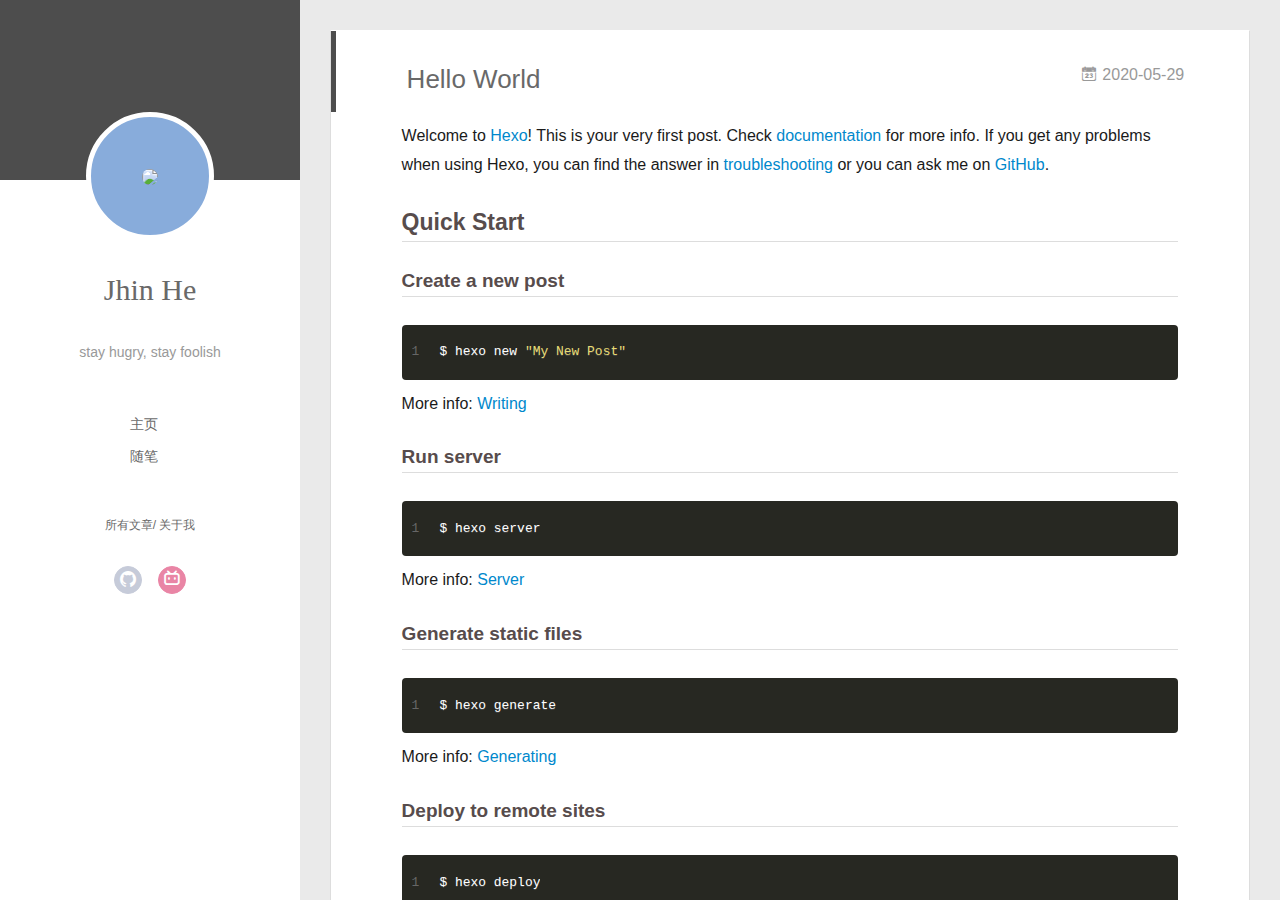
==== commit 4837b213: "Site updated: 2020-12-13 18:05:02" ====
--- a/index.html
+++ b/index.html
@@ -145,110 +145,6 @@
           </div>
           <div id="js-content" class="content-ll">
             
-  
-    <article id="post-使用Hexo+Github搭建个人静态博客" class="article article-type-post  article-index" itemscope itemprop="blogPost">
-  <div class="article-inner">
-    
-      <header class="article-header">
-        
-  
-    <h1 itemprop="name">
-      <a class="article-title" href="/2020/05/30/%E4%BD%BF%E7%94%A8Hexo+Github%E6%90%AD%E5%BB%BA%E4%B8%AA%E4%BA%BA%E9%9D%99%E6%80%81%E5%8D%9A%E5%AE%A2/">使用Hexo+Github搭建个人静态博客</a>
-    </h1>
-  
-
-        
-        <a href="/2020/05/30/%E4%BD%BF%E7%94%A8Hexo+Github%E6%90%AD%E5%BB%BA%E4%B8%AA%E4%BA%BA%E9%9D%99%E6%80%81%E5%8D%9A%E5%AE%A2/" class="archive-article-date">
-  	<time datetime="2020-05-30T02:43:52.916Z" itemprop="datePublished"><i class="icon-calendar icon"></i>2020-05-30</time>
-</a>
-        
-      </header>
-    
-    <div class="article-entry" itemprop="articleBody">
-      
-        <p><a href="https://hexo.io/zh-cn/docs/" target="_blank" rel="noopener">Hexo</a>是一个快速、简洁、高效的博客框架。但在安装hexo前，需要先安装 Node.js 和 Git。<br><a href="https://baike.baidu.com/item/GitHub" target="_blank" rel="noopener">Github</a>是一个面向开源及私有软件项目的托管平台，只支持 Git 作为唯一的版本库格式进行托管。</p>
-<h2 id="一、Hexo运行环境搭建"><a href="#一、Hexo运行环境搭建" class="headerlink" title="一、Hexo运行环境搭建"></a>一、Hexo运行环境搭建</h2><h3 id="安装Node-js"><a href="#安装Node-js" class="headerlink" title="安装Node.js"></a>安装Node.js</h3><p>安装 Node.js 主要是为了使用它附带的 npm 包管理器。<a href="https://nodejs.org/en/" target="_blank" rel="noopener">官网链接</a> </p>
-<h3 id="安装Git"><a href="#安装Git" class="headerlink" title="安装Git"></a>安装Git</h3><p>安装 Git 是为了使用它处理项目和推送博客到 Github <a href="https://git-scm.com/" target="_blank" rel="noopener">官网链接</a>，速度太慢可以用<a href="https://github.com/waylau/git-for-win" target="_blank" rel="noopener">国内下载站比在官网下得快</a><br>  （安装过程没有特殊要求一路next到底就行）</p>
-<h3 id="安装结果验证"><a href="#安装结果验证" class="headerlink" title="安装结果验证"></a>安装结果验证</h3><p>安装完成后，可以在命令提示符输入</p>
-<figure class="highlight bash"><table><tr><td class="gutter"><pre><span class="line">1</span><br><span class="line">2</span><br><span class="line">3</span><br></pre></td><td class="code"><pre><span class="line">C:\Users\Username&gt; node -v</span><br><span class="line">C:\Users\Username&gt; npm -v</span><br><span class="line">C:\Users\Username&gt; git --version</span><br></pre></td></tr></table></figure>
-<p>确认是否安装成功，以及安装的版本号。</p>
-<h2 id="二、创建Github仓库"><a href="#二、创建Github仓库" class="headerlink" title="二、创建Github仓库"></a>二、创建Github仓库</h2><h3 id="注册Github"><a href="#注册Github" class="headerlink" title="注册Github"></a>注册Github</h3><p>注册、登录 <a href="https://github.com/" target="_blank" rel="noopener">Github</a> 。(用户名和你创建的博客域名有关)</p>
-<h3 id="创建仓库"><a href="#创建仓库" class="headerlink" title="创建仓库"></a>创建仓库</h3><p>登录Github后，点击右上角头像。<br>在弹出下拉菜单中，点击 your repositories 。<br>点击 New 进行仓库创建。<br>在 Repository name 中输入 username.github.io 。<br>（如果你不绑定别的域名的话，这个就是访问博客的域名，其中 username 是你在注册 Github 时的用户名。）</p>
-<h3 id="创建SSH-Key"><a href="#创建SSH-Key" class="headerlink" title="创建SSH Key"></a>创建SSH Key</h3><p>静态博客每次更新内容的时候，需要提交新的代码到你的 Github 。<br>这需要你的 Github 权限，也就是账号密码。<br>SSH Key 的作用就是加密登录过程。</p>
-<p>在命令提示符中输入</p>
-<figure class="highlight bash"><table><tr><td class="gutter"><pre><span class="line">1</span><br></pre></td><td class="code"><pre><span class="line">C:\Users\Username&gt; ssh-keygen -t rsa -C <span class="string">"注册Github的邮箱地址"</span></span><br></pre></td></tr></table></figure>
-<p>三次回车得到你公钥存储地址，例如</p>
-<figure class="highlight bash"><table><tr><td class="gutter"><pre><span class="line">1</span><br></pre></td><td class="code"><pre><span class="line">Your public key has been saved <span class="keyword">in</span> /c/Users/user/.ssh/id_rsa.pub.</span><br></pre></td></tr></table></figure>
-<p>找到该文件，打开并复制里面所有内容。<br>然后进入 Github 的 <a href="https://github.com/settings/keys" target="_blank" rel="noopener">SSH Key 设置页面</a>。<br>创建新 SSH Key，Title 填随便填，key 填刚复制的内容，保存即可。</p>
-<p>若想测试 SSH Key 是否设置成功，可以在命令提示符中输入</p>
-<figure class="highlight bash"><table><tr><td class="gutter"><pre><span class="line">1</span><br></pre></td><td class="code"><pre><span class="line">C:\Users\Username&gt; ssh -T git@github.com</span><br></pre></td></tr></table></figure>
-<p>出现提示后再输入yes，即可查看结果。</p>
-<h2 id="三、安装Hexo"><a href="#三、安装Hexo" class="headerlink" title="三、安装Hexo"></a>三、安装Hexo</h2><h3 id="安装Hexo"><a href="#安装Hexo" class="headerlink" title="安装Hexo"></a>安装Hexo</h3><p>在开始菜单中打开 Git Bash ,先配置个人信息。</p>
-<figure class="highlight bash"><table><tr><td class="gutter"><pre><span class="line">1</span><br><span class="line">2</span><br></pre></td><td class="code"><pre><span class="line">$ git config --global user.name <span class="string">"你的Github用户名"</span></span><br><span class="line">$ git config --global user.email <span class="string">"你的Github注册邮箱"</span></span><br></pre></td></tr></table></figure>
-<p>通过下面代码安装Hexo。</p>
-<figure class="highlight bash"><table><tr><td class="gutter"><pre><span class="line">1</span><br></pre></td><td class="code"><pre><span class="line">$ npm install -g Hexo-cli</span><br></pre></td></tr></table></figure>
-<p>等待安装完毕。</p>
-<h3 id="初始化Hexo"><a href="#初始化Hexo" class="headerlink" title="初始化Hexo"></a>初始化Hexo</h3><p>在你想存放博客文件的目录下，右键选择 Git Bash Here 。<br>或者通过 cd 指令将 Git Bash 的操作目录移动到目标文件夹，比如：</p>
-<figure class="highlight bash"><table><tr><td class="gutter"><pre><span class="line">1</span><br></pre></td><td class="code"><pre><span class="line">$ <span class="built_in">cd</span> /d</span><br></pre></td></tr></table></figure>
-<p>以我自己来举例子，我想在 d 盘创建了 blog 文件夹用来存放博客内容。<br>将 Git Bash 移动到 d 盘后，在 Git Bash 里输入以下代码即可。</p>
-<figure class="highlight bash"><table><tr><td class="gutter"><pre><span class="line">1</span><br></pre></td><td class="code"><pre><span class="line">$ hexo init blog</span><br></pre></td></tr></table></figure>
-<p>等待出现以下内容，表示博客已经初始化完成。</p>
-<figure class="highlight bash"><table><tr><td class="gutter"><pre><span class="line">1</span><br></pre></td><td class="code"><pre><span class="line">INFO  Start blogging with Hexo!</span><br></pre></td></tr></table></figure>
-
-
-<h2 id="四、预览、发布博客"><a href="#四、预览、发布博客" class="headerlink" title="四、预览、发布博客"></a>四、预览、发布博客</h2><h3 id="本地服务器预览"><a href="#本地服务器预览" class="headerlink" title="本地服务器预览"></a>本地服务器预览</h3><p>初始化 Hexo 后，source 目录下已经自带一篇 hello world 文章。</p>
-<figure class="highlight bash"><table><tr><td class="gutter"><pre><span class="line">1</span><br><span class="line">2</span><br></pre></td><td class="code"><pre><span class="line">$ hexo generate   <span class="comment"># 生成博客</span></span><br><span class="line">$ hexo server     <span class="comment"># 创建本地服务器</span></span><br></pre></td></tr></table></figure>
-<p>创建本地服务器后，就可以在浏览器输入 <a href="http://localhost:4000/" target="_blank" rel="noopener">http://localhost:4000/</a> ，用 4000 端口本地预览博客内容。</p>
-<h3 id="发布博客"><a href="#发布博客" class="headerlink" title="发布博客"></a>发布博客</h3><p>先用 Git Bash 安装一个插件用以发布博客</p>
-<figure class="highlight bash"><table><tr><td class="gutter"><pre><span class="line">1</span><br></pre></td><td class="code"><pre><span class="line">$ npm install hexo-deployer-git --save</span><br></pre></td></tr></table></figure>
-
-<p>然后打开 blog 文件夹中的配置文件_config.yml。<br>滑到最底下，将 deploy 内容修改成</p>
-<figure class="highlight bash"><table><tr><td class="gutter"><pre><span class="line">1</span><br><span class="line">2</span><br><span class="line">3</span><br><span class="line">4</span><br><span class="line">5</span><br><span class="line">6</span><br></pre></td><td class="code"><pre><span class="line"><span class="comment"># Deployment</span></span><br><span class="line"><span class="comment">## Docs: https://hexo.io/docs/deployment.html</span></span><br><span class="line">deploy:</span><br><span class="line">  <span class="built_in">type</span>: <span class="string">'git'</span></span><br><span class="line">  repo: <span class="string">'https://github.com/username/username.github.io.git'</span>   <span class="comment"># username填你的github名</span></span><br><span class="line">  branch: master</span><br></pre></td></tr></table></figure>
-
-<p>都完成之后，在 Git Bash 输入以下内容发布博客。</p>
-<figure class="highlight bash"><table><tr><td class="gutter"><pre><span class="line">1</span><br></pre></td><td class="code"><pre><span class="line">$ hexo d</span><br></pre></td></tr></table></figure>
-<p>在浏览器输入username.github.io即可访问你的博客啦!</p>
-<h3 id="未完待续"><a href="#未完待续" class="headerlink" title="未完待续"></a>未完待续</h3>
-      
-
-      
-    </div>
-    <div class="article-info article-info-index">
-      
-      
-      
-
-      
-        <p class="article-more-link">
-          <a class="article-more-a" href="/2020/05/30/%E4%BD%BF%E7%94%A8Hexo+Github%E6%90%AD%E5%BB%BA%E4%B8%AA%E4%BA%BA%E9%9D%99%E6%80%81%E5%8D%9A%E5%AE%A2/">展开全文 >></a>
-        </p>
-      
-
-      
-      <div class="clearfix"></div>
-    </div>
-  </div>
-</article>
-
-<aside class="wrap-side-operation">
-    <div class="mod-side-operation">
-        
-        <div class="jump-container" id="js-jump-container" style="display:none;">
-            <a href="javascript:void(0)" class="mod-side-operation__jump-to-top">
-                <i class="icon-font icon-back"></i>
-            </a>
-            <div id="js-jump-plan-container" class="jump-plan-container" style="top: -11px;">
-                <i class="icon-font icon-plane jump-plane"></i>
-            </div>
-        </div>
-        
-        
-    </div>
-</aside>
-
-
-
-
   
     <article id="post-hello-world" class="article article-type-post  article-index" itemscope itemprop="blogPost">
   <div class="article-inner">
